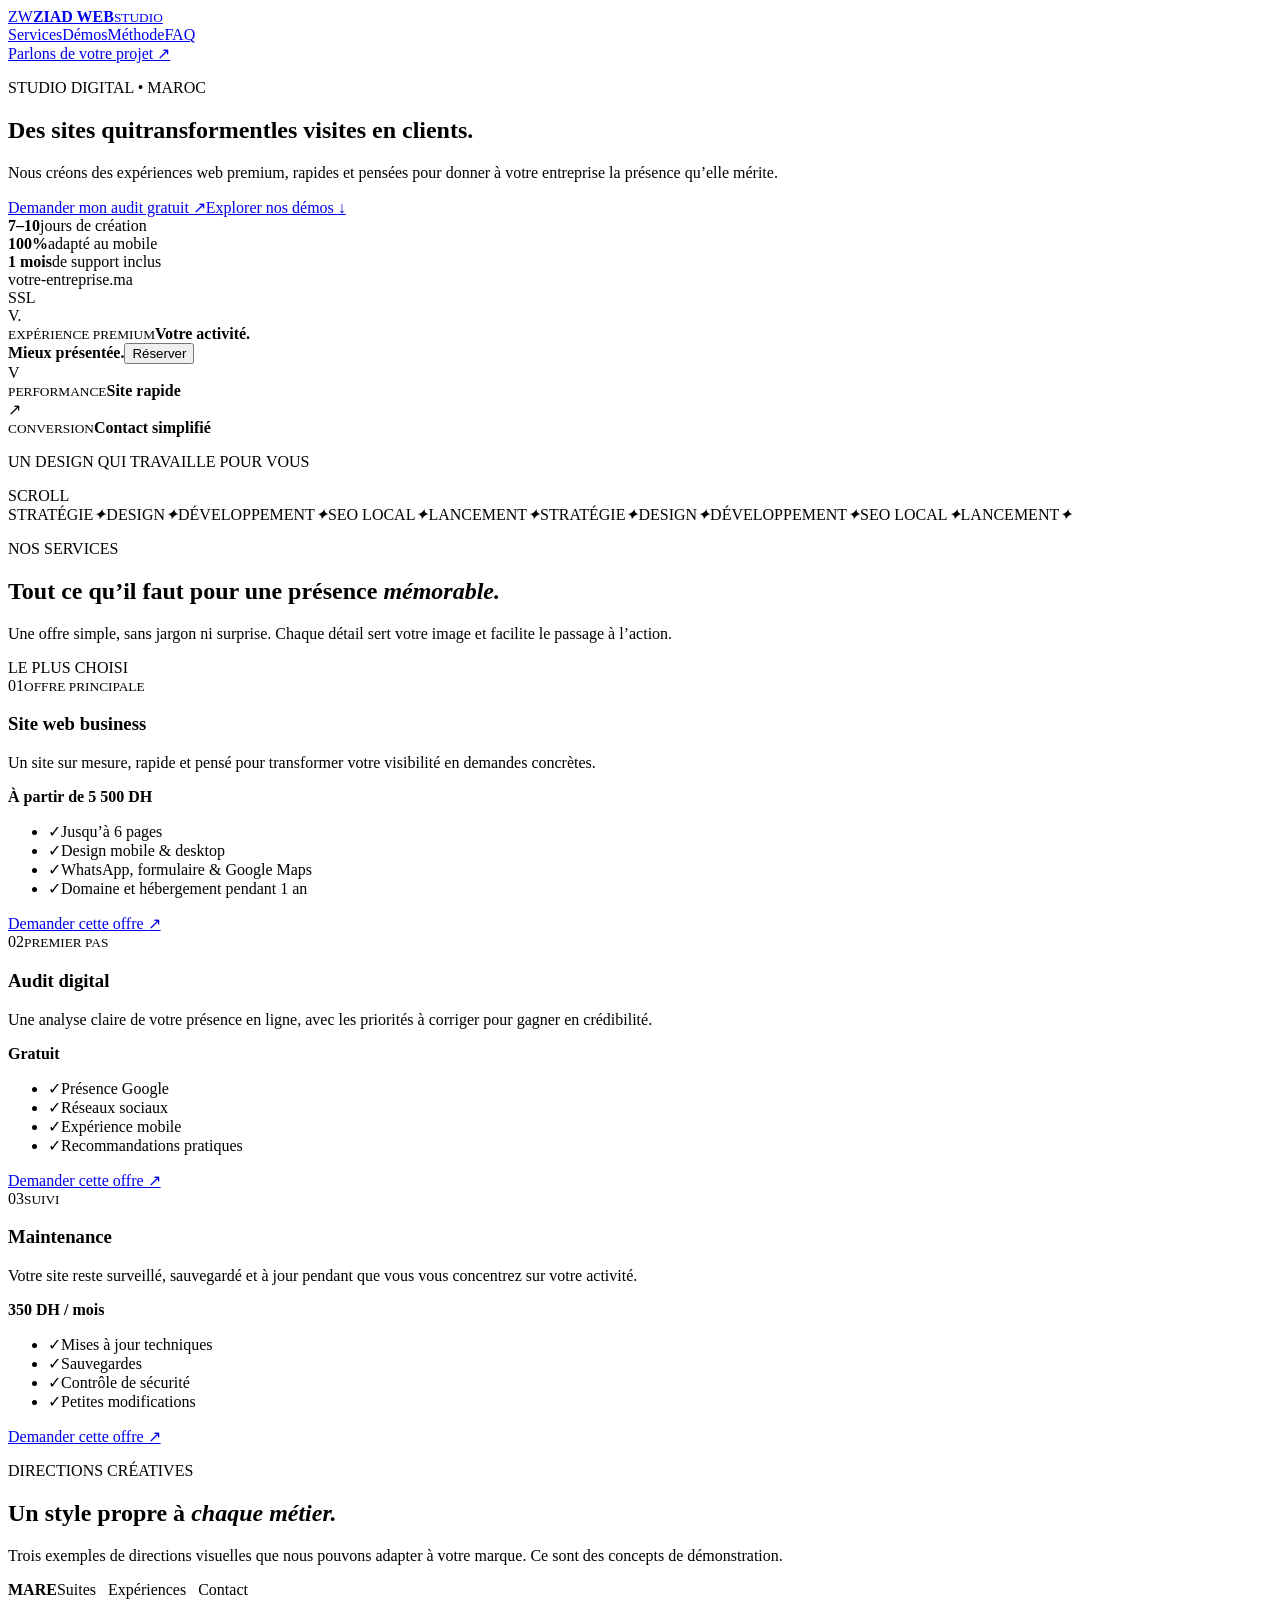
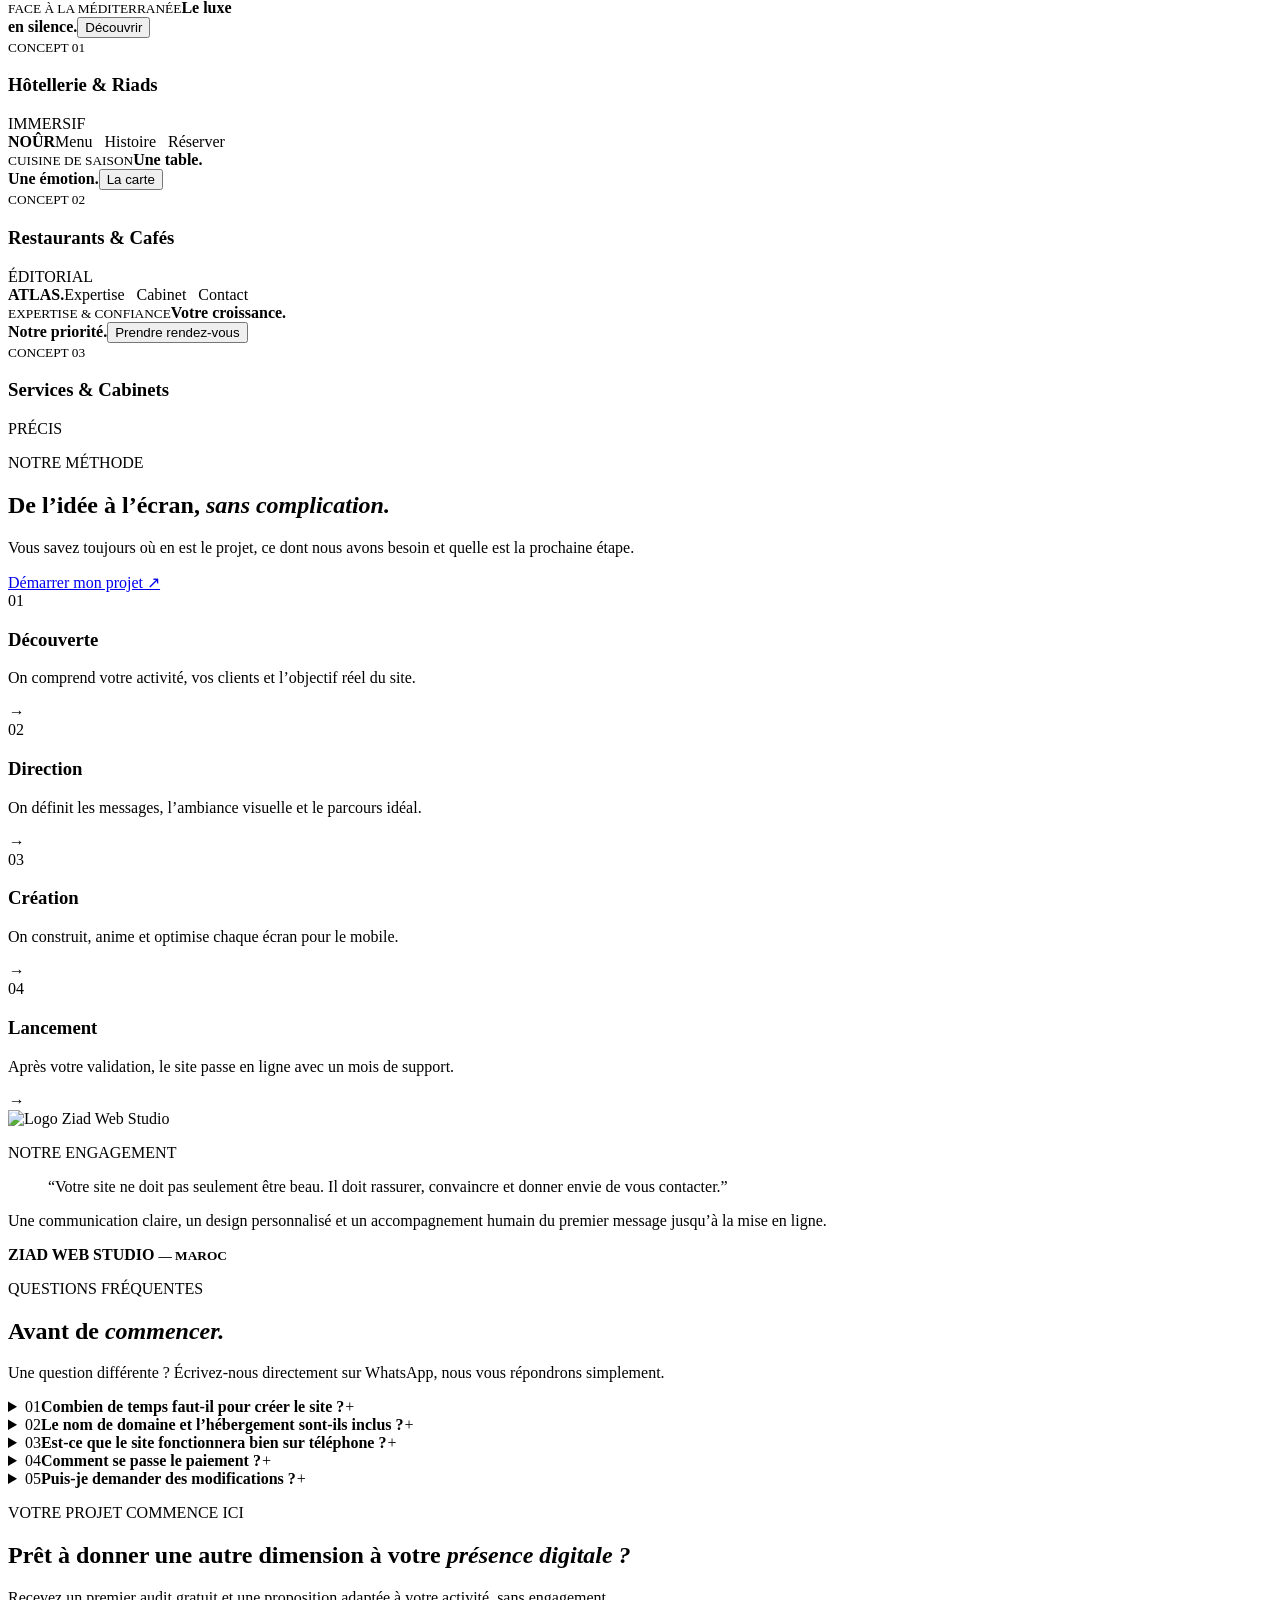
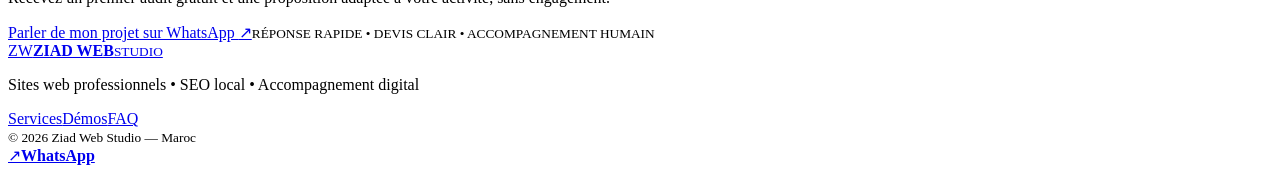
==== index.html @ 5e1972aa "Launch Ziad Web Studio" ====
<!DOCTYPE html><html lang="fr"><head><meta charSet="utf-8"/><meta name="viewport" content="width=device-width, initial-scale=1"/><link rel="preload" href="/ziad-web-studio-logo.png" as="image"/><link rel="stylesheet" href="/_next/static/chunks/0_uun347qam1n.css" data-precedence="next"/><link rel="preload" as="script" fetchPriority="low" href="/_next/static/chunks/15xrurgzs99gv.js"/><script src="/_next/static/chunks/0r8nt2o8muejo.js" async=""></script><script src="/_next/static/chunks/07lhk_q6pmm3r.js" async=""></script><script src="/_next/static/chunks/turbopack-0l2a5lou.xw1r.js" async=""></script><script src="/_next/static/chunks/0dbhjjzl8qfwv.js" async=""></script><title>Ziad Web Studio | Création de sites web au Maroc</title><meta name="description" content="Sites web professionnels, rapides et optimisés pour aider les entreprises marocaines à gagner en visibilité et recevoir plus de demandes."/><meta property="og:title" content="Ziad Web Studio"/><meta property="og:description" content="Des sites qui transforment les visites en clients."/><meta property="og:type" content="website"/><meta name="twitter:card" content="summary"/><meta name="twitter:title" content="Ziad Web Studio"/><meta name="twitter:description" content="Des sites qui transforment les visites en clients."/><link rel="shortcut icon" href="/ziad-web-studio-logo.png"/><link rel="icon" href="/ziad-web-studio-logo.png"/><script src="/_next/static/chunks/03~yq9q893hmn.js" noModule=""></script></head><body><div hidden=""><!--$--><!--/$--></div><main><div class="film-grain" aria-hidden="true"></div><header class="site-header"><a class="brand" href="#top" aria-label="Ziad Web Studio, accueil"><span class="brand-mark">ZW</span><span class="brand-copy"><strong>ZIAD WEB</strong><small>STUDIO</small></span></a><nav class="desktop-nav" aria-label="Navigation principale"><a href="#services">Services</a><a href="#concepts">Démos</a><a href="#process">Méthode</a><a href="#faq">FAQ</a></nav><a class="header-cta" href="https://wa.me/message/FN72XUD3GP5DN1" target="_blank" rel="noreferrer">Parlons de votre projet <span aria-hidden="true" class="arrow">↗</span></a></header><section class="hero" id="top"><div class="hero-orb hero-orb-one" aria-hidden="true"></div><div class="hero-orb hero-orb-two" aria-hidden="true"></div><div class="hero-copy"><p class="eyebrow"><span></span>STUDIO DIGITAL • MAROC</p><h1>Des sites qui<span>transforment</span>les visites en clients.</h1><p class="hero-description">Nous créons des expériences web premium, rapides et pensées pour donner à votre entreprise la présence qu’elle mérite.</p><div class="hero-actions"><a class="button button-primary" href="https://wa.me/message/FN72XUD3GP5DN1" target="_blank" rel="noreferrer">Demander mon audit gratuit <span aria-hidden="true" class="arrow">↗</span></a><a class="text-link" href="#concepts">Explorer nos démos <span aria-hidden="true">↓</span></a></div><div class="hero-trust"><div><strong>7–10</strong><span>jours de création</span></div><div><strong>100%</strong><span>adapté au mobile</span></div><div><strong>1 mois</strong><span>de support inclus</span></div></div></div><div class="hero-stage" aria-label="Aperçu d’un site professionnel"><div class="stage-glow" aria-hidden="true"></div><div class="browser-card"><div class="browser-top"><div class="browser-dots" aria-hidden="true"><span></span><span></span><span></span></div><div class="browser-address">votre-entreprise.ma</div><span class="secure">SSL</span></div><div class="browser-body"><div class="mock-nav"><span class="mock-logo">V.</span><span></span><span></span><span></span><b></b></div><div class="mock-hero"><div class="mock-content"><small>EXPÉRIENCE PREMIUM</small><strong>Votre activité.<br/>Mieux présentée.</strong><i></i><i></i><button type="button" tabindex="-1">Réserver</button></div><div class="mock-visual"><span class="visual-ring ring-one"></span><span class="visual-ring ring-two"></span><span class="visual-core">V</span></div></div></div></div><div class="floating-card floating-card-top"><span class="pulse-dot"></span><div><small>PERFORMANCE</small><strong>Site rapide</strong></div></div><div class="floating-card floating-card-bottom"><span class="message-icon">↗</span><div><small>CONVERSION</small><strong>Contact simplifié</strong></div></div><p class="stage-caption">UN DESIGN QUI TRAVAILLE POUR VOUS</p></div><div class="scroll-cue" aria-hidden="true"><span></span>SCROLL</div></section><section class="ticker" aria-label="Nos expertises"><div class="ticker-track"><span>STRATÉGIE</span><i>✦</i><span>DESIGN</span><i>✦</i><span>DÉVELOPPEMENT</span><i>✦</i><span>SEO LOCAL</span><i>✦</i><span>LANCEMENT</span><i>✦</i><span>STRATÉGIE</span><i>✦</i><span>DESIGN</span><i>✦</i><span>DÉVELOPPEMENT</span><i>✦</i><span>SEO LOCAL</span><i>✦</i><span>LANCEMENT</span><i>✦</i></div></section><section class="section services-section" id="services"><div class="section-heading"><p class="eyebrow"><span></span> NOS SERVICES</p><h2>Tout ce qu’il faut pour une présence <em>mémorable.</em></h2><p>Une offre simple, sans jargon ni surprise. Chaque détail sert votre image et facilite le passage à l’action.</p></div><div class="services-grid"><article class="service-card featured"><span class="popular">LE PLUS CHOISI</span><div class="card-topline"><span>01</span><small>OFFRE PRINCIPALE</small></div><h3>Site web business</h3><p>Un site sur mesure, rapide et pensé pour transformer votre visibilité en demandes concrètes.</p><strong class="service-price">À partir de 5 500 DH</strong><ul><li><span>✓</span>Jusqu’à 6 pages</li><li><span>✓</span>Design mobile &amp; desktop</li><li><span>✓</span>WhatsApp, formulaire &amp; Google Maps</li><li><span>✓</span>Domaine et hébergement pendant 1 an</li></ul><a href="https://wa.me/message/FN72XUD3GP5DN1" target="_blank" rel="noreferrer" aria-label="Demander Site web business">Demander cette offre <span aria-hidden="true" class="arrow">↗</span></a></article><article class="service-card "><div class="card-topline"><span>02</span><small>PREMIER PAS</small></div><h3>Audit digital</h3><p>Une analyse claire de votre présence en ligne, avec les priorités à corriger pour gagner en crédibilité.</p><strong class="service-price">Gratuit</strong><ul><li><span>✓</span>Présence Google</li><li><span>✓</span>Réseaux sociaux</li><li><span>✓</span>Expérience mobile</li><li><span>✓</span>Recommandations pratiques</li></ul><a href="https://wa.me/message/FN72XUD3GP5DN1" target="_blank" rel="noreferrer" aria-label="Demander Audit digital">Demander cette offre <span aria-hidden="true" class="arrow">↗</span></a></article><article class="service-card "><div class="card-topline"><span>03</span><small>SUIVI</small></div><h3>Maintenance</h3><p>Votre site reste surveillé, sauvegardé et à jour pendant que vous vous concentrez sur votre activité.</p><strong class="service-price">350 DH / mois</strong><ul><li><span>✓</span>Mises à jour techniques</li><li><span>✓</span>Sauvegardes</li><li><span>✓</span>Contrôle de sécurité</li><li><span>✓</span>Petites modifications</li></ul><a href="https://wa.me/message/FN72XUD3GP5DN1" target="_blank" rel="noreferrer" aria-label="Demander Maintenance">Demander cette offre <span aria-hidden="true" class="arrow">↗</span></a></article></div></section><section class="section concepts-section" id="concepts"><div class="section-heading horizontal"><div><p class="eyebrow"><span></span> DIRECTIONS CRÉATIVES</p><h2>Un style propre à <em>chaque métier.</em></h2></div><p>Trois exemples de directions visuelles que nous pouvons adapter à votre marque. Ce sont des concepts de démonstration.</p></div><div class="concepts-grid"><article class="concept-card concept-hotel"><div class="concept-browser"><div class="concept-nav"><b>MARE</b><span>Suites   Expériences   Contact</span></div><div class="concept-main"><small>FACE À LA MÉDITERRANÉE</small><strong>Le luxe<br/>en silence.</strong><button type="button" tabindex="-1">Découvrir</button></div><span class="concept-sun"></span><span class="concept-arch"></span></div><div class="concept-meta"><div><small>CONCEPT 01</small><h3>Hôtellerie &amp; Riads</h3></div><span>IMMERSIF</span></div></article><article class="concept-card concept-food"><div class="concept-browser"><div class="concept-nav"><b>NOÛR</b><span>Menu   Histoire   Réserver</span></div><div class="concept-main"><small>CUISINE DE SAISON</small><strong>Une table.<br/>Une émotion.</strong><button type="button" tabindex="-1">La carte</button></div><span class="plate"><i></i><b></b></span></div><div class="concept-meta"><div><small>CONCEPT 02</small><h3>Restaurants &amp; Cafés</h3></div><span>ÉDITORIAL</span></div></article><article class="concept-card concept-service"><div class="concept-browser"><div class="concept-nav"><b>ATLAS.</b><span>Expertise   Cabinet   Contact</span></div><div class="concept-main"><small>EXPERTISE &amp; CONFIANCE</small><strong>Votre croissance.<br/>Notre priorité.</strong><button type="button" tabindex="-1">Prendre rendez-vous</button></div><span class="service-shape shape-a"></span><span class="service-shape shape-b"></span></div><div class="concept-meta"><div><small>CONCEPT 03</small><h3>Services &amp; Cabinets</h3></div><span>PRÉCIS</span></div></article></div></section><section class="section process-section" id="process"><div class="process-intro"><p class="eyebrow"><span></span> NOTRE MÉTHODE</p><h2>De l’idée à l’écran, <em>sans complication.</em></h2><p>Vous savez toujours où en est le projet, ce dont nous avons besoin et quelle est la prochaine étape.</p><a class="button button-outline" href="https://wa.me/message/FN72XUD3GP5DN1" target="_blank" rel="noreferrer">Démarrer mon projet <span aria-hidden="true" class="arrow">↗</span></a></div><div class="process-list"><article><span>01</span><div><h3>Découverte</h3><p>On comprend votre activité, vos clients et l’objectif réel du site.</p></div><i aria-hidden="true">→</i></article><article><span>02</span><div><h3>Direction</h3><p>On définit les messages, l’ambiance visuelle et le parcours idéal.</p></div><i aria-hidden="true">→</i></article><article><span>03</span><div><h3>Création</h3><p>On construit, anime et optimise chaque écran pour le mobile.</p></div><i aria-hidden="true">→</i></article><article><span>04</span><div><h3>Lancement</h3><p>Après votre validation, le site passe en ligne avec un mois de support.</p></div><i aria-hidden="true">→</i></article></div></section><section class="promise-section"><div class="promise-mark"><img src="/ziad-web-studio-logo.png" alt="Logo Ziad Web Studio" width="600" height="600"/></div><div class="promise-copy"><p class="eyebrow"><span></span> NOTRE ENGAGEMENT</p><blockquote>“Votre site ne doit pas seulement être beau. Il doit rassurer, convaincre et donner envie de vous contacter.”</blockquote><p>Une communication claire, un design personnalisé et un accompagnement humain du premier message jusqu’à la mise en ligne.</p><strong>ZIAD WEB STUDIO <small>— MAROC</small></strong></div></section><section class="section faq-section" id="faq"><div class="section-heading horizontal"><div><p class="eyebrow"><span></span> QUESTIONS FRÉQUENTES</p><h2>Avant de <em>commencer.</em></h2></div><p>Une question différente ? Écrivez-nous directement sur WhatsApp, nous vous répondrons simplement.</p></div><div class="faq-list"><details><summary><span>01</span><strong>Combien de temps faut-il pour créer le site ?</strong><i aria-hidden="true">+</i></summary><p>En général, entre 7 et 10 jours après réception des textes, photos et informations nécessaires.</p></details><details><summary><span>02</span><strong>Le nom de domaine et l’hébergement sont-ils inclus ?</strong><i aria-hidden="true">+</i></summary><p>Oui. L’offre principale inclut le nom de domaine, l’hébergement et le certificat SSL pendant la première année.</p></details><details><summary><span>03</span><strong>Est-ce que le site fonctionnera bien sur téléphone ?</strong><i aria-hidden="true">+</i></summary><p>Oui. Chaque page est conçue et vérifiée pour offrir une expérience fluide sur mobile, tablette et ordinateur.</p></details><details><summary><span>04</span><strong>Comment se passe le paiement ?</strong><i aria-hidden="true">+</i></summary><p>Le paiement est divisé en deux : 50 % pour démarrer et 50 % après validation, avant la mise en ligne.</p></details><details><summary><span>05</span><strong>Puis-je demander des modifications ?</strong><i aria-hidden="true">+</i></summary><p>Oui. Les retours sont intégrés pendant la phase de validation. Après le lancement, un mois de support est inclus.</p></details></div></section><section class="final-cta"><div class="cta-orb" aria-hidden="true"></div><p class="eyebrow"><span></span> VOTRE PROJET COMMENCE ICI</p><h2>Prêt à donner une autre dimension à votre <em>présence digitale ?</em></h2><p>Recevez un premier audit gratuit et une proposition adaptée à votre activité, sans engagement.</p><a class="button button-light" href="https://wa.me/message/FN72XUD3GP5DN1" target="_blank" rel="noreferrer">Parler de mon projet sur WhatsApp <span aria-hidden="true" class="arrow">↗</span></a><small>RÉPONSE RAPIDE • DEVIS CLAIR • ACCOMPAGNEMENT HUMAIN</small></section><footer><a class="brand footer-brand" href="#top" aria-label="Retour en haut"><span class="brand-mark">ZW</span><span class="brand-copy"><strong>ZIAD WEB</strong><small>STUDIO</small></span></a><p>Sites web professionnels • SEO local • Accompagnement digital</p><div><a href="#services">Services</a><a href="#concepts">Démos</a><a href="#faq">FAQ</a></div><small>© 2026 Ziad Web Studio — Maroc</small></footer><a class="whatsapp-float" href="https://wa.me/message/FN72XUD3GP5DN1" target="_blank" rel="noreferrer" aria-label="Nous contacter sur WhatsApp"><span aria-hidden="true">↗</span><b>WhatsApp</b></a></main><!--$--><!--/$--><script src="/_next/static/chunks/15xrurgzs99gv.js" id="_R_" async=""></script><script>(self.__next_f=self.__next_f||[]).push([0])</script><script>self.__next_f.push([1,"1:\"$Sreact.fragment\"\n2:I[39756,[\"/_next/static/chunks/0dbhjjzl8qfwv.js\"],\"default\"]\n3:I[37457,[\"/_next/static/chunks/0dbhjjzl8qfwv.js\"],\"default\"]\n15:I[68027,[\"/_next/static/chunks/0dbhjjzl8qfwv.js\"],\"default\",1]\n:HL[\"/_next/static/chunks/0_uun347qam1n.css\",\"style\"]\n"])</script><script>self.__next_f.push([1,"0:{\"P\":null,\"c\":[\"\",\"\"],\"q\":\"\",\"i\":false,\"f\":[[[\"\",{\"children\":[\"__PAGE__\",{}]},\"$undefined\",\"$undefined\",16],[[\"$\",\"$1\",\"c\",{\"children\":[[[\"$\",\"link\",\"0\",{\"rel\":\"stylesheet\",\"href\":\"/_next/static/chunks/0_uun347qam1n.css\",\"precedence\":\"next\",\"crossOrigin\":\"$undefined\",\"nonce\":\"$undefined\"}],[\"$\",\"script\",\"script-0\",{\"src\":\"/_next/static/chunks/0dbhjjzl8qfwv.js\",\"async\":true,\"nonce\":\"$undefined\"}]],[\"$\",\"html\",null,{\"lang\":\"fr\",\"children\":[\"$\",\"body\",null,{\"children\":[\"$\",\"$L2\",null,{\"parallelRouterKey\":\"children\",\"error\":\"$undefined\",\"errorStyles\":\"$undefined\",\"errorScripts\":\"$undefined\",\"template\":[\"$\",\"$L3\",null,{}],\"templateStyles\":\"$undefined\",\"templateScripts\":\"$undefined\",\"notFound\":[[[\"$\",\"title\",null,{\"children\":\"404: This page could not be found.\"}],[\"$\",\"div\",null,{\"style\":{\"fontFamily\":\"system-ui,\\\"Segoe UI\\\",Roboto,Helvetica,Arial,sans-serif,\\\"Apple Color Emoji\\\",\\\"Segoe UI Emoji\\\"\",\"height\":\"100vh\",\"textAlign\":\"center\",\"display\":\"flex\",\"flexDirection\":\"column\",\"alignItems\":\"center\",\"justifyContent\":\"center\"},\"children\":[\"$\",\"div\",null,{\"children\":[[\"$\",\"style\",null,{\"dangerouslySetInnerHTML\":{\"__html\":\"body{color:#000;background:#fff;margin:0}.next-error-h1{border-right:1px solid rgba(0,0,0,.3)}@media (prefers-color-scheme:dark){body{color:#fff;background:#000}.next-error-h1{border-right:1px solid rgba(255,255,255,.3)}}\"}}],[\"$\",\"h1\",null,{\"className\":\"next-error-h1\",\"style\":{\"display\":\"inline-block\",\"margin\":\"0 20px 0 0\",\"padding\":\"0 23px 0 0\",\"fontSize\":24,\"fontWeight\":500,\"verticalAlign\":\"top\",\"lineHeight\":\"49px\"},\"children\":404}],[\"$\",\"div\",null,{\"style\":{\"display\":\"inline-block\"},\"children\":[\"$\",\"h2\",null,{\"style\":{\"fontSize\":14,\"fontWeight\":400,\"lineHeight\":\"49px\",\"margin\":0},\"children\":\"This page could not be found.\"}]}]]}]}]],[]],\"forbidden\":\"$undefined\",\"unauthorized\":\"$undefined\"}]}]}]]}],{\"children\":[[\"$\",\"$1\",\"c\",{\"children\":[[\"$\",\"main\",null,{\"children\":[[\"$\",\"div\",null,{\"className\":\"film-grain\",\"aria-hidden\":\"true\"}],[\"$\",\"header\",null,{\"className\":\"site-header\",\"children\":[[\"$\",\"a\",null,{\"className\":\"brand\",\"href\":\"#top\",\"aria-label\":\"Ziad Web Studio, accueil\",\"children\":[[\"$\",\"span\",null,{\"className\":\"brand-mark\",\"children\":\"ZW\"}],[\"$\",\"span\",null,{\"className\":\"brand-copy\",\"children\":[[\"$\",\"strong\",null,{\"children\":\"ZIAD WEB\"}],[\"$\",\"small\",null,{\"children\":\"STUDIO\"}]]}]]}],[\"$\",\"nav\",null,{\"className\":\"desktop-nav\",\"aria-label\":\"Navigation principale\",\"children\":[[\"$\",\"a\",null,{\"href\":\"#services\",\"children\":\"Services\"}],[\"$\",\"a\",null,{\"href\":\"#concepts\",\"children\":\"Démos\"}],[\"$\",\"a\",null,{\"href\":\"#process\",\"children\":\"Méthode\"}],[\"$\",\"a\",null,{\"href\":\"#faq\",\"children\":\"FAQ\"}]]}],[\"$\",\"a\",null,{\"className\":\"header-cta\",\"href\":\"https://wa.me/message/FN72XUD3GP5DN1\",\"target\":\"_blank\",\"rel\":\"noreferrer\",\"children\":[\"Parlons de votre projet \",[\"$\",\"span\",null,{\"aria-hidden\":\"true\",\"className\":\"arrow\",\"children\":\"↗\"}]]}]]}],[\"$\",\"section\",null,{\"className\":\"hero\",\"id\":\"top\",\"children\":[[\"$\",\"div\",null,{\"className\":\"hero-orb hero-orb-one\",\"aria-hidden\":\"true\"}],[\"$\",\"div\",null,{\"className\":\"hero-orb hero-orb-two\",\"aria-hidden\":\"true\"}],[\"$\",\"div\",null,{\"className\":\"hero-copy\",\"children\":[[\"$\",\"p\",null,{\"className\":\"eyebrow\",\"children\":[[\"$\",\"span\",null,{}],\"STUDIO DIGITAL • MAROC\"]}],[\"$\",\"h1\",null,{\"children\":[\"Des sites qui\",[\"$\",\"span\",null,{\"children\":\"transforment\"}],\"les visites en clients.\"]}],[\"$\",\"p\",null,{\"className\":\"hero-description\",\"children\":\"Nous créons des expériences web premium, rapides et pensées pour donner à votre entreprise la présence qu’elle mérite.\"}],[\"$\",\"div\",null,{\"className\":\"hero-actions\",\"children\":[[\"$\",\"a\",null,{\"className\":\"button button-primary\",\"href\":\"https://wa.me/message/FN72XUD3GP5DN1\",\"target\":\"_blank\",\"rel\":\"noreferrer\",\"children\":[\"Demander mon audit gratuit \",[\"$\",\"span\",null,{\"aria-hidden\":\"true\",\"className\":\"arrow\",\"children\":\"↗\"}]]}],[\"$\",\"a\",null,{\"className\":\"text-link\",\"href\":\"#concepts\",\"children\":[\"Explorer nos démos \",[\"$\",\"span\",null,{\"aria-hidden\":\"true\",\"children\":\"↓\"}]]}]]}],[\"$\",\"div\",null,{\"className\":\"hero-trust\",\"children\":[[\"$\",\"div\",null,{\"children\":[[\"$\",\"strong\",null,{\"children\":\"7–10\"}],[\"$\",\"span\",null,{\"children\":\"jours de création\"}]]}],[\"$\",\"div\",null,{\"children\":[[\"$\",\"strong\",null,{\"children\":\"100%\"}],[\"$\",\"span\",null,{\"children\":\"adapté au mobile\"}]]}],[\"$\",\"div\",null,{\"children\":[[\"$\",\"strong\",null,{\"children\":\"1 mois\"}],[\"$\",\"span\",null,{\"children\":\"de support inclus\"}]]}]]}]]}],[\"$\",\"div\",null,{\"className\":\"hero-stage\",\"aria-label\":\"Aperçu d’un site professionnel\",\"children\":[[\"$\",\"div\",null,{\"className\":\"stage-glow\",\"aria-hidden\":\"true\"}],[\"$\",\"div\",null,{\"className\":\"browser-card\",\"children\":[[\"$\",\"div\",null,{\"className\":\"browser-top\",\"children\":[[\"$\",\"div\",null,{\"className\":\"browser-dots\",\"aria-hidden\":\"true\",\"children\":[[\"$\",\"span\",null,{}],[\"$\",\"span\",null,{}],[\"$\",\"span\",null,{}]]}],[\"$\",\"div\",null,{\"className\":\"browser-address\",\"children\":\"votre-entreprise.ma\"}],\"$L4\"]}],\"$L5\"]}],\"$L6\",\"$L7\",\"$L8\"]}],\"$L9\"]}],\"$La\",\"$Lb\",\"$Lc\",\"$Ld\",\"$Le\",\"$Lf\",\"$L10\",\"$L11\",\"$L12\"]}],null,\"$L13\"]}],{},null,false,null]},null,false,null],\"$L14\",false]],\"m\":\"$undefined\",\"G\":[\"$15\",[\"$L16\"]],\"S\":true,\"h\":null,\"s\":\"$undefined\",\"l\":\"$undefined\",\"p\":\"$undefined\",\"d\":\"$undefined\",\"b\":\"ULNRgQ26FmHu7yK6DYpi5\"}\n"])</script><script>self.__next_f.push([1,"17:I[97367,[\"/_next/static/chunks/0dbhjjzl8qfwv.js\"],\"OutletBoundary\"]\n18:\"$Sreact.suspense\"\n1a:I[97367,[\"/_next/static/chunks/0dbhjjzl8qfwv.js\"],\"ViewportBoundary\"]\n1c:I[97367,[\"/_next/static/chunks/0dbhjjzl8qfwv.js\"],\"MetadataBoundary\"]\n:HL[\"/ziad-web-studio-logo.png\",\"image\"]\n4:[\"$\",\"span\",null,{\"className\":\"secure\",\"children\":\"SSL\"}]\n5:[\"$\",\"div\",null,{\"className\":\"browser-body\",\"children\":[[\"$\",\"div\",null,{\"className\":\"mock-nav\",\"children\":[[\"$\",\"span\",null,{\"className\":\"mock-logo\",\"children\":\"V.\"}],[\"$\",\"span\",null,{}],[\"$\",\"span\",null,{}],[\"$\",\"span\",null,{}],[\"$\",\"b\",null,{}]]}],[\"$\",\"div\",null,{\"className\":\"mock-hero\",\"children\":[[\"$\",\"div\",null,{\"className\":\"mock-content\",\"children\":[[\"$\",\"small\",null,{\"children\":\"EXPÉRIENCE PREMIUM\"}],[\"$\",\"strong\",null,{\"children\":[\"Votre activité.\",[\"$\",\"br\",null,{}],\"Mieux présentée.\"]}],[\"$\",\"i\",null,{}],[\"$\",\"i\",null,{}],[\"$\",\"button\",null,{\"type\":\"button\",\"tabIndex\":-1,\"children\":\"Réserver\"}]]}],[\"$\",\"div\",null,{\"className\":\"mock-visual\",\"children\":[[\"$\",\"span\",null,{\"className\":\"visual-ring ring-one\"}],[\"$\",\"span\",null,{\"className\":\"visual-ring ring-two\"}],[\"$\",\"span\",null,{\"className\":\"visual-core\",\"children\":\"V\"}]]}]]}]]}]\n6:[\"$\",\"div\",null,{\"className\":\"floating-card floating-card-top\",\"children\":[[\"$\",\"span\",null,{\"className\":\"pulse-dot\"}],[\"$\",\"div\",null,{\"children\":[[\"$\",\"small\",null,{\"children\":\"PERFORMANCE\"}],[\"$\",\"strong\",null,{\"children\":\"Site rapide\"}]]}]]}]\n7:[\"$\",\"div\",null,{\"className\":\"floating-card floating-card-bottom\",\"children\":[[\"$\",\"span\",null,{\"className\":\"message-icon\",\"children\":\"↗\"}],[\"$\",\"div\",null,{\"children\":[[\"$\",\"small\",null,{\"children\":\"CONVERSION\"}],[\"$\",\"strong\",null,{\"children\":\"Contact simplifié\"}]]}]]}]\n8:[\"$\",\"p\",null,{\"className\":\"stage-caption\",\"children\":\"UN DESIGN QUI TRAVAILLE POUR VOUS\"}]\n9:[\"$\",\"div\",null,{\"className\":\"scroll-cue\",\"aria-hidden\":\"true\",\"children\":[[\"$\",\"span\",null,{}],\"SCROLL\"]}]\na:[\"$\",\"section\",null,{\"className\":\"ticker\",\"aria-label\":\"Nos expertises\",\"children\":[\"$\",\"div\",null,{\"className\":\"ticker-track\",\"children\":[[\"$\",\"span\",null,{\"children\":\"STRATÉGIE\"}],[\"$\",\"i\",null,{\"children\":\"✦\"}],[\"$\",\"span\",null,{\"children\":\"DESIGN\"}],[\"$\",\"i\",null,{\"children\":\"✦\"}],[\"$\",\"span\",null,{\"children\":\"DÉVELOPPEMENT\"}],[\"$\",\"i\",null,{\"children\":\"✦\"}],[\"$\",\"span\",null,{\"children\":\"SEO LOCAL\"}],[\"$\",\"i\",null,{\"children\":\"✦\"}],[\"$\",\"span\",null,{\"children\":\"LANCEMENT\"}],[\"$\",\"i\",null,{\"children\":\"✦\"}],[\"$\",\"span\",null,{\"children\":\"STRATÉGIE\"}],[\"$\",\"i\",null,{\"children\":\"✦\"}],[\"$\",\"span\",null,{\"children\":\"DESIGN\"}],[\"$\",\"i\",null,{\"children\":\"✦\"}],[\"$\",\"span\",null,{\"children\":\"DÉVELOPPEMENT\"}],[\"$\",\"i\",null,{\"children\":\"✦\"}],[\"$\",\"span\",null,{\"children\":\"SEO LOCAL\"}],[\"$\",\"i\",null,{\"children\":\"✦\"}],[\"$\",\"span\",null,{\"children\":\"LANCEMENT\"}],[\"$\",\"i\",null,{\"children\":\"✦\"}]]}]}]\n"])</script><script>self.__next_f.push([1,"b:[\"$\",\"section\",null,{\"className\":\"section services-section\",\"id\":\"services\",\"children\":[[\"$\",\"div\",null,{\"className\":\"section-heading\",\"children\":[[\"$\",\"p\",null,{\"className\":\"eyebrow\",\"children\":[[\"$\",\"span\",null,{}],\" NOS SERVICES\"]}],[\"$\",\"h2\",null,{\"children\":[\"Tout ce qu’il faut pour une présence \",[\"$\",\"em\",null,{\"children\":\"mémorable.\"}]]}],[\"$\",\"p\",null,{\"children\":\"Une offre simple, sans jargon ni surprise. Chaque détail sert votre image et facilite le passage à l’action.\"}]]}],[\"$\",\"div\",null,{\"className\":\"services-grid\",\"children\":[[\"$\",\"article\",\"01\",{\"className\":\"service-card featured\",\"children\":[[\"$\",\"span\",null,{\"className\":\"popular\",\"children\":\"LE PLUS CHOISI\"}],[\"$\",\"div\",null,{\"className\":\"card-topline\",\"children\":[[\"$\",\"span\",null,{\"children\":\"01\"}],[\"$\",\"small\",null,{\"children\":\"OFFRE PRINCIPALE\"}]]}],[\"$\",\"h3\",null,{\"children\":\"Site web business\"}],[\"$\",\"p\",null,{\"children\":\"Un site sur mesure, rapide et pensé pour transformer votre visibilité en demandes concrètes.\"}],[\"$\",\"strong\",null,{\"className\":\"service-price\",\"children\":\"À partir de 5 500 DH\"}],[\"$\",\"ul\",null,{\"children\":[[\"$\",\"li\",\"Jusqu’à 6 pages\",{\"children\":[[\"$\",\"span\",null,{\"children\":\"✓\"}],\"Jusqu’à 6 pages\"]}],[\"$\",\"li\",\"Design mobile \u0026 desktop\",{\"children\":[[\"$\",\"span\",null,{\"children\":\"✓\"}],\"Design mobile \u0026 desktop\"]}],[\"$\",\"li\",\"WhatsApp, formulaire \u0026 Google Maps\",{\"children\":[[\"$\",\"span\",null,{\"children\":\"✓\"}],\"WhatsApp, formulaire \u0026 Google Maps\"]}],[\"$\",\"li\",\"Domaine et hébergement pendant 1 an\",{\"children\":[[\"$\",\"span\",null,{\"children\":\"✓\"}],\"Domaine et hébergement pendant 1 an\"]}]]}],[\"$\",\"a\",null,{\"href\":\"https://wa.me/message/FN72XUD3GP5DN1\",\"target\":\"_blank\",\"rel\":\"noreferrer\",\"aria-label\":\"Demander Site web business\",\"children\":[\"Demander cette offre \",[\"$\",\"span\",null,{\"aria-hidden\":\"true\",\"className\":\"arrow\",\"children\":\"↗\"}]]}]]}],[\"$\",\"article\",\"02\",{\"className\":\"service-card \",\"children\":[false,[\"$\",\"div\",null,{\"className\":\"card-topline\",\"children\":[[\"$\",\"span\",null,{\"children\":\"02\"}],[\"$\",\"small\",null,{\"children\":\"PREMIER PAS\"}]]}],[\"$\",\"h3\",null,{\"children\":\"Audit digital\"}],[\"$\",\"p\",null,{\"children\":\"Une analyse claire de votre présence en ligne, avec les priorités à corriger pour gagner en crédibilité.\"}],[\"$\",\"strong\",null,{\"className\":\"service-price\",\"children\":\"Gratuit\"}],[\"$\",\"ul\",null,{\"children\":[[\"$\",\"li\",\"Présence Google\",{\"children\":[[\"$\",\"span\",null,{\"children\":\"✓\"}],\"Présence Google\"]}],[\"$\",\"li\",\"Réseaux sociaux\",{\"children\":[[\"$\",\"span\",null,{\"children\":\"✓\"}],\"Réseaux sociaux\"]}],[\"$\",\"li\",\"Expérience mobile\",{\"children\":[[\"$\",\"span\",null,{\"children\":\"✓\"}],\"Expérience mobile\"]}],[\"$\",\"li\",\"Recommandations pratiques\",{\"children\":[[\"$\",\"span\",null,{\"children\":\"✓\"}],\"Recommandations pratiques\"]}]]}],[\"$\",\"a\",null,{\"href\":\"https://wa.me/message/FN72XUD3GP5DN1\",\"target\":\"_blank\",\"rel\":\"noreferrer\",\"aria-label\":\"Demander Audit digital\",\"children\":[\"Demander cette offre \",[\"$\",\"span\",null,{\"aria-hidden\":\"true\",\"className\":\"arrow\",\"children\":\"↗\"}]]}]]}],[\"$\",\"article\",\"03\",{\"className\":\"service-card \",\"children\":[false,[\"$\",\"div\",null,{\"className\":\"card-topline\",\"children\":[[\"$\",\"span\",null,{\"children\":\"03\"}],[\"$\",\"small\",null,{\"children\":\"SUIVI\"}]]}],[\"$\",\"h3\",null,{\"children\":\"Maintenance\"}],[\"$\",\"p\",null,{\"children\":\"Votre site reste surveillé, sauvegardé et à jour pendant que vous vous concentrez sur votre activité.\"}],[\"$\",\"strong\",null,{\"className\":\"service-price\",\"children\":\"350 DH / mois\"}],[\"$\",\"ul\",null,{\"children\":[[\"$\",\"li\",\"Mises à jour techniques\",{\"children\":[[\"$\",\"span\",null,{\"children\":\"✓\"}],\"Mises à jour techniques\"]}],[\"$\",\"li\",\"Sauvegardes\",{\"children\":[[\"$\",\"span\",null,{\"children\":\"✓\"}],\"Sauvegardes\"]}],[\"$\",\"li\",\"Contrôle de sécurité\",{\"children\":[[\"$\",\"span\",null,{\"children\":\"✓\"}],\"Contrôle de sécurité\"]}],[\"$\",\"li\",\"Petites modifications\",{\"children\":[[\"$\",\"span\",null,{\"children\":\"✓\"}],\"Petites modifications\"]}]]}],[\"$\",\"a\",null,{\"href\":\"https://wa.me/message/FN72XUD3GP5DN1\",\"target\":\"_blank\",\"rel\":\"noreferrer\",\"aria-label\":\"Demander Maintenance\",\"children\":[\"Demander cette offre \",[\"$\",\"span\",null,{\"aria-hidden\":\"true\",\"className\":\"arrow\",\"children\":\"↗\"}]]}]]}]]}]]}]\n"])</script><script>self.__next_f.push([1,"c:[\"$\",\"section\",null,{\"className\":\"section concepts-section\",\"id\":\"concepts\",\"children\":[[\"$\",\"div\",null,{\"className\":\"section-heading horizontal\",\"children\":[[\"$\",\"div\",null,{\"children\":[[\"$\",\"p\",null,{\"className\":\"eyebrow\",\"children\":[[\"$\",\"span\",null,{}],\" DIRECTIONS CRÉATIVES\"]}],[\"$\",\"h2\",null,{\"children\":[\"Un style propre à \",[\"$\",\"em\",null,{\"children\":\"chaque métier.\"}]]}]]}],[\"$\",\"p\",null,{\"children\":\"Trois exemples de directions visuelles que nous pouvons adapter à votre marque. Ce sont des concepts de démonstration.\"}]]}],[\"$\",\"div\",null,{\"className\":\"concepts-grid\",\"children\":[[\"$\",\"article\",null,{\"className\":\"concept-card concept-hotel\",\"children\":[[\"$\",\"div\",null,{\"className\":\"concept-browser\",\"children\":[[\"$\",\"div\",null,{\"className\":\"concept-nav\",\"children\":[[\"$\",\"b\",null,{\"children\":\"MARE\"}],[\"$\",\"span\",null,{\"children\":\"Suites   Expériences   Contact\"}]]}],[\"$\",\"div\",null,{\"className\":\"concept-main\",\"children\":[[\"$\",\"small\",null,{\"children\":\"FACE À LA MÉDITERRANÉE\"}],[\"$\",\"strong\",null,{\"children\":[\"Le luxe\",[\"$\",\"br\",null,{}],\"en silence.\"]}],[\"$\",\"button\",null,{\"type\":\"button\",\"tabIndex\":-1,\"children\":\"Découvrir\"}]]}],[\"$\",\"span\",null,{\"className\":\"concept-sun\"}],[\"$\",\"span\",null,{\"className\":\"concept-arch\"}]]}],[\"$\",\"div\",null,{\"className\":\"concept-meta\",\"children\":[[\"$\",\"div\",null,{\"children\":[[\"$\",\"small\",null,{\"children\":\"CONCEPT 01\"}],[\"$\",\"h3\",null,{\"children\":\"Hôtellerie \u0026 Riads\"}]]}],[\"$\",\"span\",null,{\"children\":\"IMMERSIF\"}]]}]]}],[\"$\",\"article\",null,{\"className\":\"concept-card concept-food\",\"children\":[[\"$\",\"div\",null,{\"className\":\"concept-browser\",\"children\":[[\"$\",\"div\",null,{\"className\":\"concept-nav\",\"children\":[[\"$\",\"b\",null,{\"children\":\"NOÛR\"}],[\"$\",\"span\",null,{\"children\":\"Menu   Histoire   Réserver\"}]]}],[\"$\",\"div\",null,{\"className\":\"concept-main\",\"children\":[[\"$\",\"small\",null,{\"children\":\"CUISINE DE SAISON\"}],[\"$\",\"strong\",null,{\"children\":[\"Une table.\",[\"$\",\"br\",null,{}],\"Une émotion.\"]}],[\"$\",\"button\",null,{\"type\":\"button\",\"tabIndex\":-1,\"children\":\"La carte\"}]]}],[\"$\",\"span\",null,{\"className\":\"plate\",\"children\":[[\"$\",\"i\",null,{}],[\"$\",\"b\",null,{}]]}]]}],[\"$\",\"div\",null,{\"className\":\"concept-meta\",\"children\":[[\"$\",\"div\",null,{\"children\":[[\"$\",\"small\",null,{\"children\":\"CONCEPT 02\"}],[\"$\",\"h3\",null,{\"children\":\"Restaurants \u0026 Cafés\"}]]}],[\"$\",\"span\",null,{\"children\":\"ÉDITORIAL\"}]]}]]}],[\"$\",\"article\",null,{\"className\":\"concept-card concept-service\",\"children\":[[\"$\",\"div\",null,{\"className\":\"concept-browser\",\"children\":[[\"$\",\"div\",null,{\"className\":\"concept-nav\",\"children\":[[\"$\",\"b\",null,{\"children\":\"ATLAS.\"}],[\"$\",\"span\",null,{\"children\":\"Expertise   Cabinet   Contact\"}]]}],[\"$\",\"div\",null,{\"className\":\"concept-main\",\"children\":[[\"$\",\"small\",null,{\"children\":\"EXPERTISE \u0026 CONFIANCE\"}],[\"$\",\"strong\",null,{\"children\":[\"Votre croissance.\",[\"$\",\"br\",null,{}],\"Notre priorité.\"]}],[\"$\",\"button\",null,{\"type\":\"button\",\"tabIndex\":-1,\"children\":\"Prendre rendez-vous\"}]]}],[\"$\",\"span\",null,{\"className\":\"service-shape shape-a\"}],[\"$\",\"span\",null,{\"className\":\"service-shape shape-b\"}]]}],[\"$\",\"div\",null,{\"className\":\"concept-meta\",\"children\":[[\"$\",\"div\",null,{\"children\":[[\"$\",\"small\",null,{\"children\":\"CONCEPT 03\"}],[\"$\",\"h3\",null,{\"children\":\"Services \u0026 Cabinets\"}]]}],[\"$\",\"span\",null,{\"children\":\"PRÉCIS\"}]]}]]}]]}]]}]\n"])</script><script>self.__next_f.push([1,"d:[\"$\",\"section\",null,{\"className\":\"section process-section\",\"id\":\"process\",\"children\":[[\"$\",\"div\",null,{\"className\":\"process-intro\",\"children\":[[\"$\",\"p\",null,{\"className\":\"eyebrow\",\"children\":[[\"$\",\"span\",null,{}],\" NOTRE MÉTHODE\"]}],[\"$\",\"h2\",null,{\"children\":[\"De l’idée à l’écran, \",[\"$\",\"em\",null,{\"children\":\"sans complication.\"}]]}],[\"$\",\"p\",null,{\"children\":\"Vous savez toujours où en est le projet, ce dont nous avons besoin et quelle est la prochaine étape.\"}],[\"$\",\"a\",null,{\"className\":\"button button-outline\",\"href\":\"https://wa.me/message/FN72XUD3GP5DN1\",\"target\":\"_blank\",\"rel\":\"noreferrer\",\"children\":[\"Démarrer mon projet \",[\"$\",\"span\",null,{\"aria-hidden\":\"true\",\"className\":\"arrow\",\"children\":\"↗\"}]]}]]}],[\"$\",\"div\",null,{\"className\":\"process-list\",\"children\":[[\"$\",\"article\",\"01\",{\"children\":[[\"$\",\"span\",null,{\"children\":\"01\"}],[\"$\",\"div\",null,{\"children\":[[\"$\",\"h3\",null,{\"children\":\"Découverte\"}],[\"$\",\"p\",null,{\"children\":\"On comprend votre activité, vos clients et l’objectif réel du site.\"}]]}],[\"$\",\"i\",null,{\"aria-hidden\":\"true\",\"children\":\"→\"}]]}],[\"$\",\"article\",\"02\",{\"children\":[[\"$\",\"span\",null,{\"children\":\"02\"}],[\"$\",\"div\",null,{\"children\":[[\"$\",\"h3\",null,{\"children\":\"Direction\"}],[\"$\",\"p\",null,{\"children\":\"On définit les messages, l’ambiance visuelle et le parcours idéal.\"}]]}],[\"$\",\"i\",null,{\"aria-hidden\":\"true\",\"children\":\"→\"}]]}],[\"$\",\"article\",\"03\",{\"children\":[[\"$\",\"span\",null,{\"children\":\"03\"}],[\"$\",\"div\",null,{\"children\":[[\"$\",\"h3\",null,{\"children\":\"Création\"}],[\"$\",\"p\",null,{\"children\":\"On construit, anime et optimise chaque écran pour le mobile.\"}]]}],[\"$\",\"i\",null,{\"aria-hidden\":\"true\",\"children\":\"→\"}]]}],[\"$\",\"article\",\"04\",{\"children\":[[\"$\",\"span\",null,{\"children\":\"04\"}],[\"$\",\"div\",null,{\"children\":[[\"$\",\"h3\",null,{\"children\":\"Lancement\"}],[\"$\",\"p\",null,{\"children\":\"Après votre validation, le site passe en ligne avec un mois de support.\"}]]}],[\"$\",\"i\",null,{\"aria-hidden\":\"true\",\"children\":\"→\"}]]}]]}]]}]\n"])</script><script>self.__next_f.push([1,"e:[\"$\",\"section\",null,{\"className\":\"promise-section\",\"children\":[[\"$\",\"div\",null,{\"className\":\"promise-mark\",\"children\":[\"$\",\"img\",null,{\"src\":\"/ziad-web-studio-logo.png\",\"alt\":\"Logo Ziad Web Studio\",\"width\":\"600\",\"height\":\"600\"}]}],[\"$\",\"div\",null,{\"className\":\"promise-copy\",\"children\":[[\"$\",\"p\",null,{\"className\":\"eyebrow\",\"children\":[[\"$\",\"span\",null,{}],\" NOTRE ENGAGEMENT\"]}],[\"$\",\"blockquote\",null,{\"children\":\"“Votre site ne doit pas seulement être beau. Il doit rassurer, convaincre et donner envie de vous contacter.”\"}],[\"$\",\"p\",null,{\"children\":\"Une communication claire, un design personnalisé et un accompagnement humain du premier message jusqu’à la mise en ligne.\"}],[\"$\",\"strong\",null,{\"children\":[\"ZIAD WEB STUDIO \",[\"$\",\"small\",null,{\"children\":\"— MAROC\"}]]}]]}]]}]\n"])</script><script>self.__next_f.push([1,"f:[\"$\",\"section\",null,{\"className\":\"section faq-section\",\"id\":\"faq\",\"children\":[[\"$\",\"div\",null,{\"className\":\"section-heading horizontal\",\"children\":[[\"$\",\"div\",null,{\"children\":[[\"$\",\"p\",null,{\"className\":\"eyebrow\",\"children\":[[\"$\",\"span\",null,{}],\" QUESTIONS FRÉQUENTES\"]}],[\"$\",\"h2\",null,{\"children\":[\"Avant de \",[\"$\",\"em\",null,{\"children\":\"commencer.\"}]]}]]}],[\"$\",\"p\",null,{\"children\":\"Une question différente ? Écrivez-nous directement sur WhatsApp, nous vous répondrons simplement.\"}]]}],[\"$\",\"div\",null,{\"className\":\"faq-list\",\"children\":[[\"$\",\"details\",\"Combien de temps faut-il pour créer le site ?\",{\"children\":[[\"$\",\"summary\",null,{\"children\":[[\"$\",\"span\",null,{\"children\":\"01\"}],[\"$\",\"strong\",null,{\"children\":\"Combien de temps faut-il pour créer le site ?\"}],[\"$\",\"i\",null,{\"aria-hidden\":\"true\",\"children\":\"+\"}]]}],[\"$\",\"p\",null,{\"children\":\"En général, entre 7 et 10 jours après réception des textes, photos et informations nécessaires.\"}]]}],[\"$\",\"details\",\"Le nom de domaine et l’hébergement sont-ils inclus ?\",{\"children\":[[\"$\",\"summary\",null,{\"children\":[[\"$\",\"span\",null,{\"children\":\"02\"}],[\"$\",\"strong\",null,{\"children\":\"Le nom de domaine et l’hébergement sont-ils inclus ?\"}],[\"$\",\"i\",null,{\"aria-hidden\":\"true\",\"children\":\"+\"}]]}],[\"$\",\"p\",null,{\"children\":\"Oui. L’offre principale inclut le nom de domaine, l’hébergement et le certificat SSL pendant la première année.\"}]]}],[\"$\",\"details\",\"Est-ce que le site fonctionnera bien sur téléphone ?\",{\"children\":[[\"$\",\"summary\",null,{\"children\":[[\"$\",\"span\",null,{\"children\":\"03\"}],[\"$\",\"strong\",null,{\"children\":\"Est-ce que le site fonctionnera bien sur téléphone ?\"}],[\"$\",\"i\",null,{\"aria-hidden\":\"true\",\"children\":\"+\"}]]}],[\"$\",\"p\",null,{\"children\":\"Oui. Chaque page est conçue et vérifiée pour offrir une expérience fluide sur mobile, tablette et ordinateur.\"}]]}],[\"$\",\"details\",\"Comment se passe le paiement ?\",{\"children\":[[\"$\",\"summary\",null,{\"children\":[[\"$\",\"span\",null,{\"children\":\"04\"}],[\"$\",\"strong\",null,{\"children\":\"Comment se passe le paiement ?\"}],[\"$\",\"i\",null,{\"aria-hidden\":\"true\",\"children\":\"+\"}]]}],[\"$\",\"p\",null,{\"children\":\"Le paiement est divisé en deux : 50 % pour démarrer et 50 % après validation, avant la mise en ligne.\"}]]}],[\"$\",\"details\",\"Puis-je demander des modifications ?\",{\"children\":[[\"$\",\"summary\",null,{\"children\":[[\"$\",\"span\",null,{\"children\":\"05\"}],[\"$\",\"strong\",null,{\"children\":\"Puis-je demander des modifications ?\"}],[\"$\",\"i\",null,{\"aria-hidden\":\"true\",\"children\":\"+\"}]]}],[\"$\",\"p\",null,{\"children\":\"Oui. Les retours sont intégrés pendant la phase de validation. Après le lancement, un mois de support est inclus.\"}]]}]]}]]}]\n"])</script><script>self.__next_f.push([1,"10:[\"$\",\"section\",null,{\"className\":\"final-cta\",\"children\":[[\"$\",\"div\",null,{\"className\":\"cta-orb\",\"aria-hidden\":\"true\"}],[\"$\",\"p\",null,{\"className\":\"eyebrow\",\"children\":[[\"$\",\"span\",null,{}],\" VOTRE PROJET COMMENCE ICI\"]}],[\"$\",\"h2\",null,{\"children\":[\"Prêt à donner une autre dimension à votre \",[\"$\",\"em\",null,{\"children\":\"présence digitale ?\"}]]}],[\"$\",\"p\",null,{\"children\":\"Recevez un premier audit gratuit et une proposition adaptée à votre activité, sans engagement.\"}],[\"$\",\"a\",null,{\"className\":\"button button-light\",\"href\":\"https://wa.me/message/FN72XUD3GP5DN1\",\"target\":\"_blank\",\"rel\":\"noreferrer\",\"children\":[\"Parler de mon projet sur WhatsApp \",[\"$\",\"span\",null,{\"aria-hidden\":\"true\",\"className\":\"arrow\",\"children\":\"↗\"}]]}],[\"$\",\"small\",null,{\"children\":\"RÉPONSE RAPIDE • DEVIS CLAIR • ACCOMPAGNEMENT HUMAIN\"}]]}]\n11:[\"$\",\"footer\",null,{\"children\":[[\"$\",\"a\",null,{\"className\":\"brand footer-brand\",\"href\":\"#top\",\"aria-label\":\"Retour en haut\",\"children\":[[\"$\",\"span\",null,{\"className\":\"brand-mark\",\"children\":\"ZW\"}],[\"$\",\"span\",null,{\"className\":\"brand-copy\",\"children\":[[\"$\",\"strong\",null,{\"children\":\"ZIAD WEB\"}],[\"$\",\"small\",null,{\"children\":\"STUDIO\"}]]}]]}],[\"$\",\"p\",null,{\"children\":\"Sites web professionnels • SEO local • Accompagnement digital\"}],[\"$\",\"div\",null,{\"children\":[[\"$\",\"a\",null,{\"href\":\"#services\",\"children\":\"Services\"}],[\"$\",\"a\",null,{\"href\":\"#concepts\",\"children\":\"Démos\"}],[\"$\",\"a\",null,{\"href\":\"#faq\",\"children\":\"FAQ\"}]]}],[\"$\",\"small\",null,{\"children\":\"© 2026 Ziad Web Studio — Maroc\"}]]}]\n12:[\"$\",\"a\",null,{\"className\":\"whatsapp-float\",\"href\":\"https://wa.me/message/FN72XUD3GP5DN1\",\"target\":\"_blank\",\"rel\":\"noreferrer\",\"aria-label\":\"Nous contacter sur WhatsApp\",\"children\":[[\"$\",\"span\",null,{\"aria-hidden\":\"true\",\"children\":\"↗\"}],[\"$\",\"b\",null,{\"children\":\"WhatsApp\"}]]}]\n13:[\"$\",\"$L17\",null,{\"children\":[\"$\",\"$18\",null,{\"name\":\"Next.MetadataOutlet\",\"children\":\"$@19\"}]}]\n14:[\"$\",\"$1\",\"h\",{\"children\":[null,[\"$\",\"$L1a\",null,{\"children\":\"$L1b\"}],[\"$\",\"div\",null,{\"hidden\":true,\"children\":[\"$\",\"$L1c\",null,{\"children\":[\"$\",\"$18\",null,{\"name\":\"Next.Metadata\",\"children\":\"$L1d\"}]}]}],null]}]\n16:[\"$\",\"link\",\"0\",{\"rel\":\"stylesheet\",\"href\":\"/_next/static/chunks/0_uun347qam1n.css\",\"precedence\":\"next\",\"crossOrigin\":\"$undefined\",\"nonce\":\"$undefined\"}]\n"])</script><script>self.__next_f.push([1,"1b:[[\"$\",\"meta\",\"0\",{\"charSet\":\"utf-8\"}],[\"$\",\"meta\",\"1\",{\"name\":\"viewport\",\"content\":\"width=device-width, initial-scale=1\"}]]\n"])</script><script>self.__next_f.push([1,"1e:I[27201,[\"/_next/static/chunks/0dbhjjzl8qfwv.js\"],\"IconMark\"]\n19:null\n1d:[[\"$\",\"title\",\"0\",{\"children\":\"Ziad Web Studio | Création de sites web au Maroc\"}],[\"$\",\"meta\",\"1\",{\"name\":\"description\",\"content\":\"Sites web professionnels, rapides et optimisés pour aider les entreprises marocaines à gagner en visibilité et recevoir plus de demandes.\"}],[\"$\",\"meta\",\"2\",{\"property\":\"og:title\",\"content\":\"Ziad Web Studio\"}],[\"$\",\"meta\",\"3\",{\"property\":\"og:description\",\"content\":\"Des sites qui transforment les visites en clients.\"}],[\"$\",\"meta\",\"4\",{\"property\":\"og:type\",\"content\":\"website\"}],[\"$\",\"meta\",\"5\",{\"name\":\"twitter:card\",\"content\":\"summary\"}],[\"$\",\"meta\",\"6\",{\"name\":\"twitter:title\",\"content\":\"Ziad Web Studio\"}],[\"$\",\"meta\",\"7\",{\"name\":\"twitter:description\",\"content\":\"Des sites qui transforment les visites en clients.\"}],[\"$\",\"link\",\"8\",{\"rel\":\"shortcut icon\",\"href\":\"/ziad-web-studio-logo.png\"}],[\"$\",\"link\",\"9\",{\"rel\":\"icon\",\"href\":\"/ziad-web-studio-logo.png\"}],[\"$\",\"$L1e\",\"10\",{}]]\n"])</script></body></html>
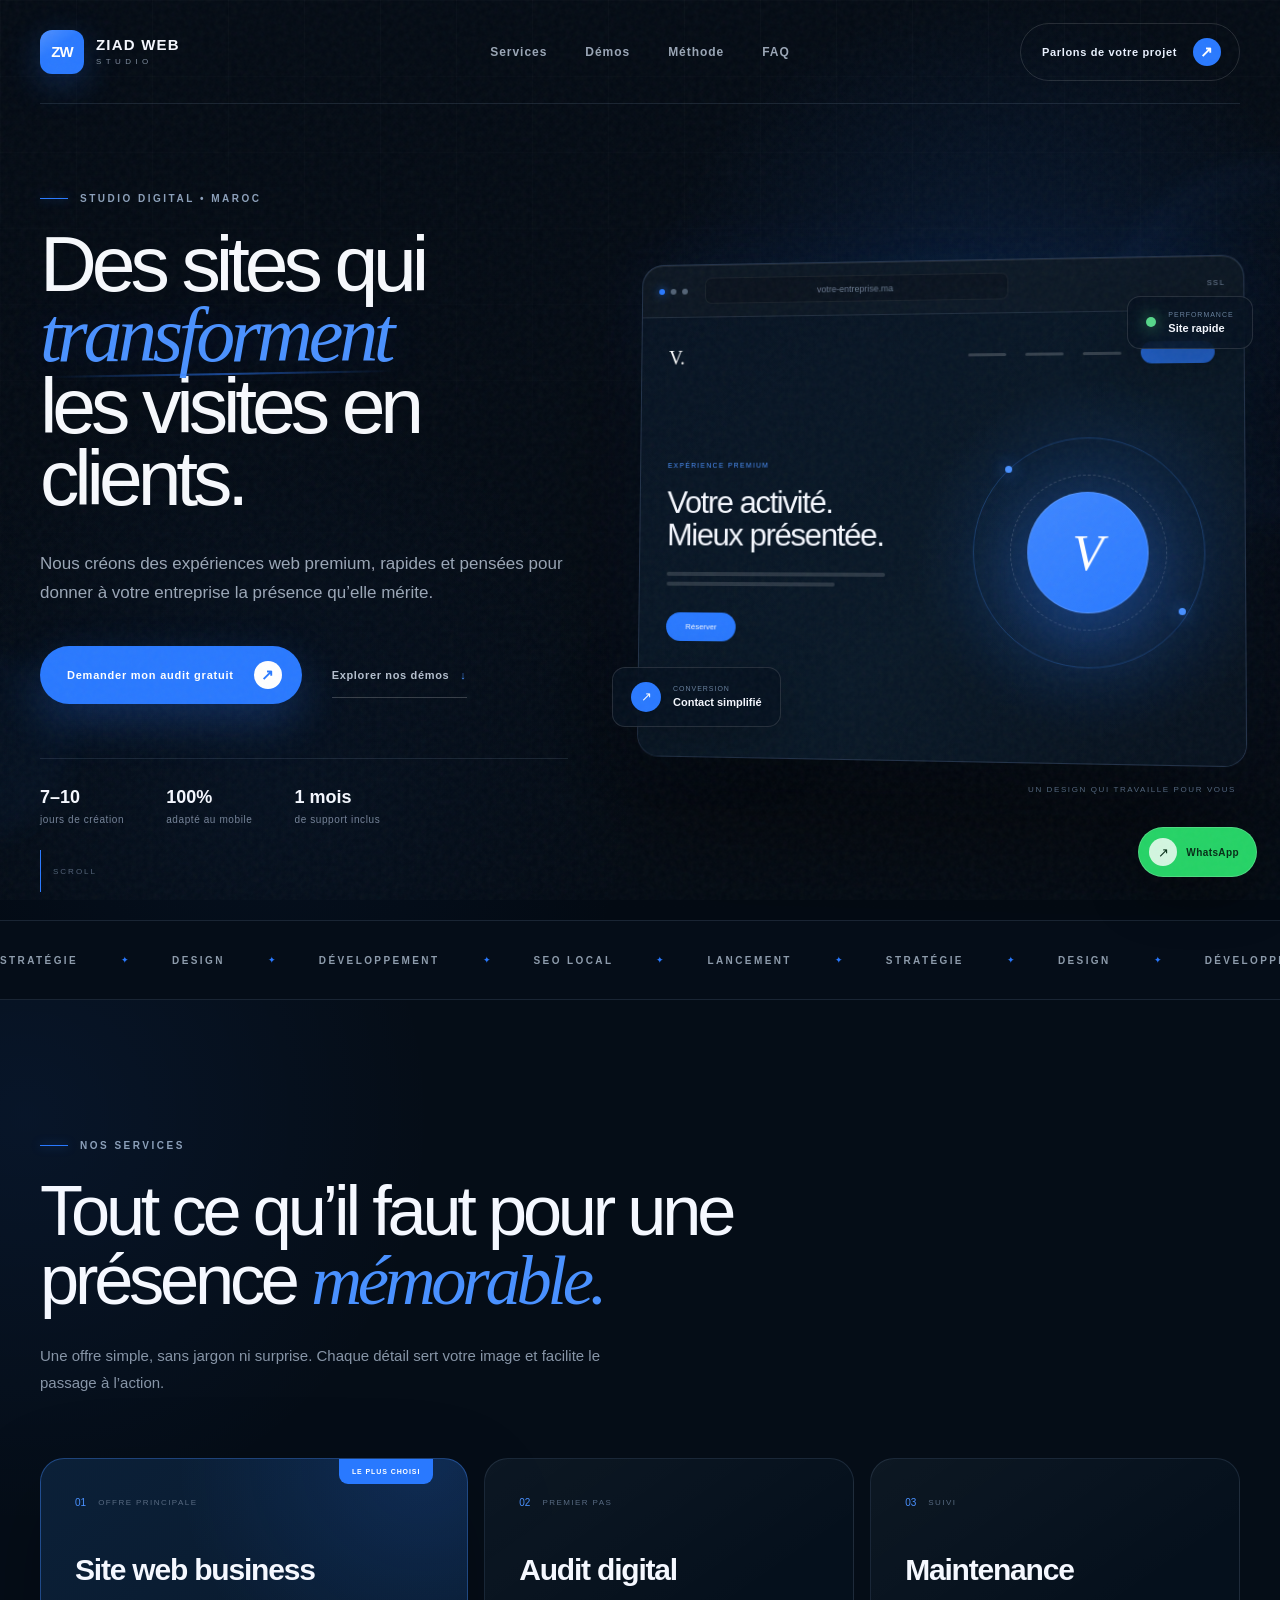
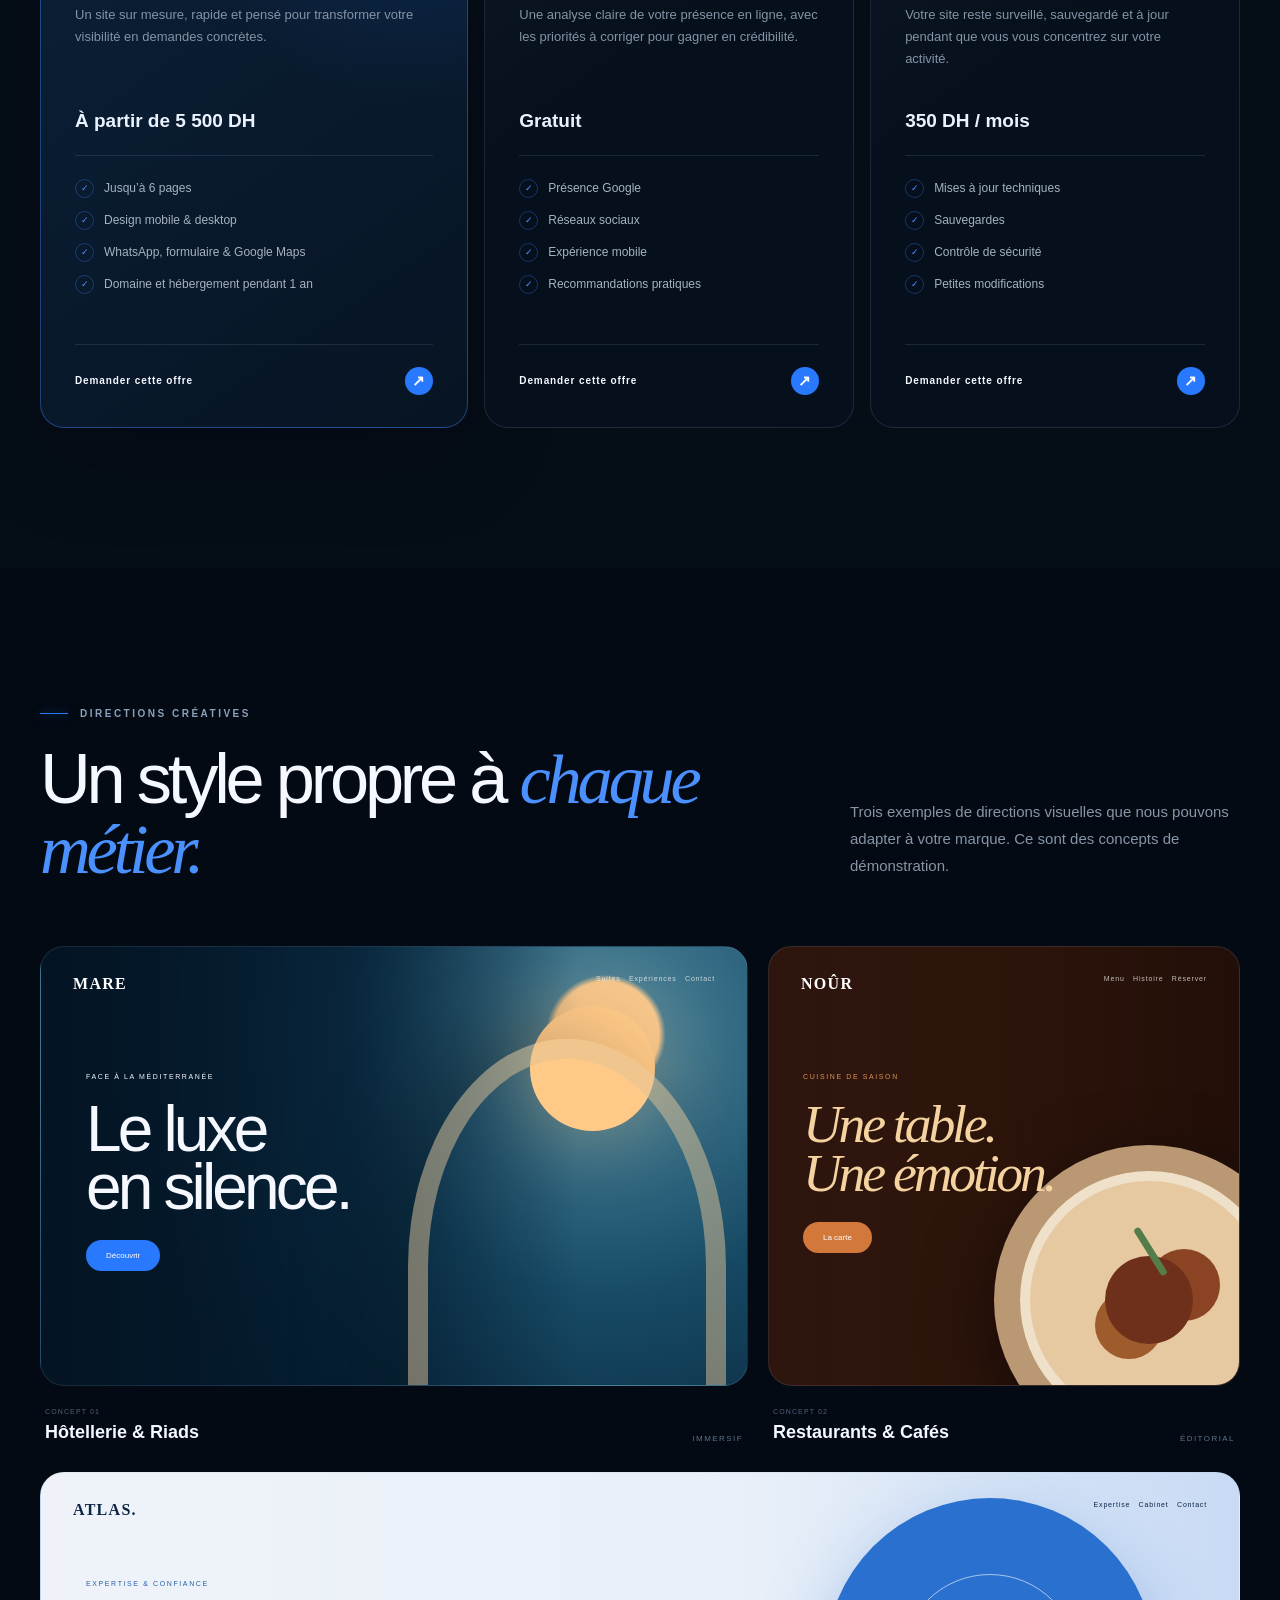
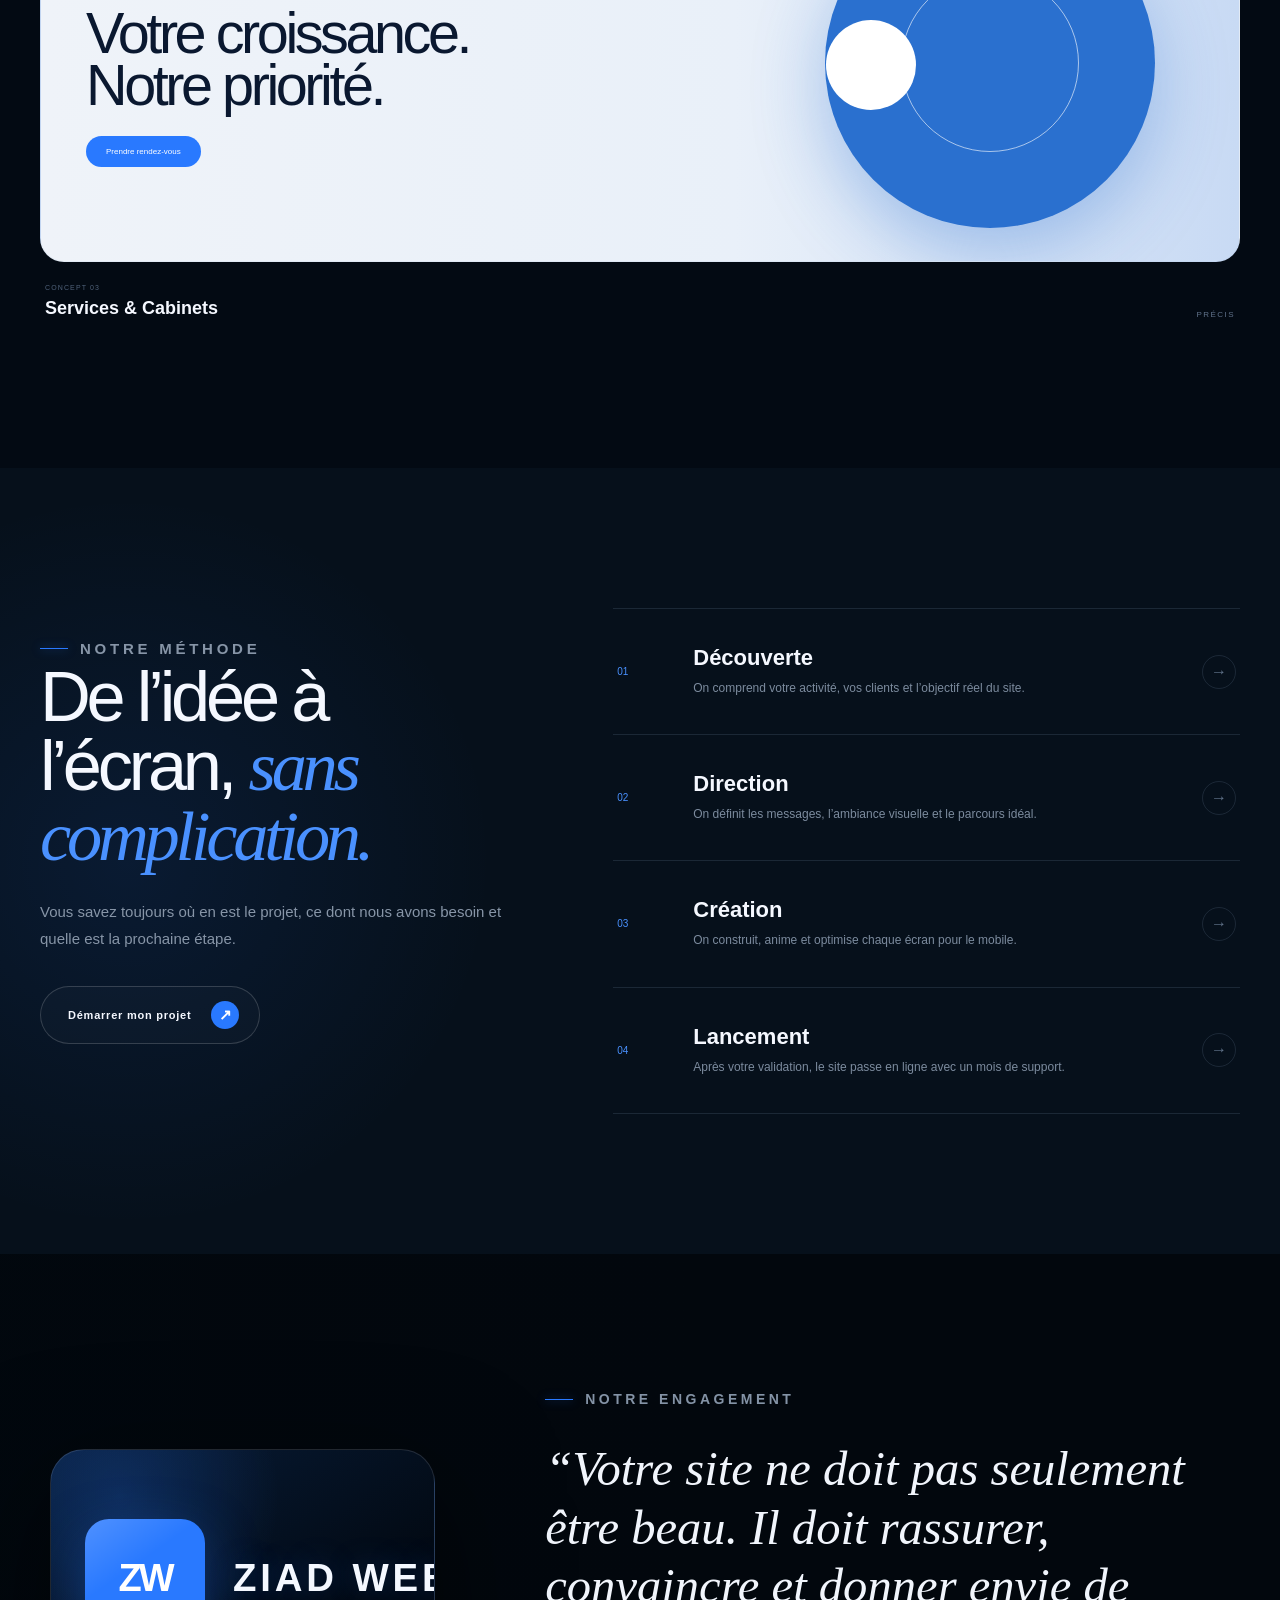
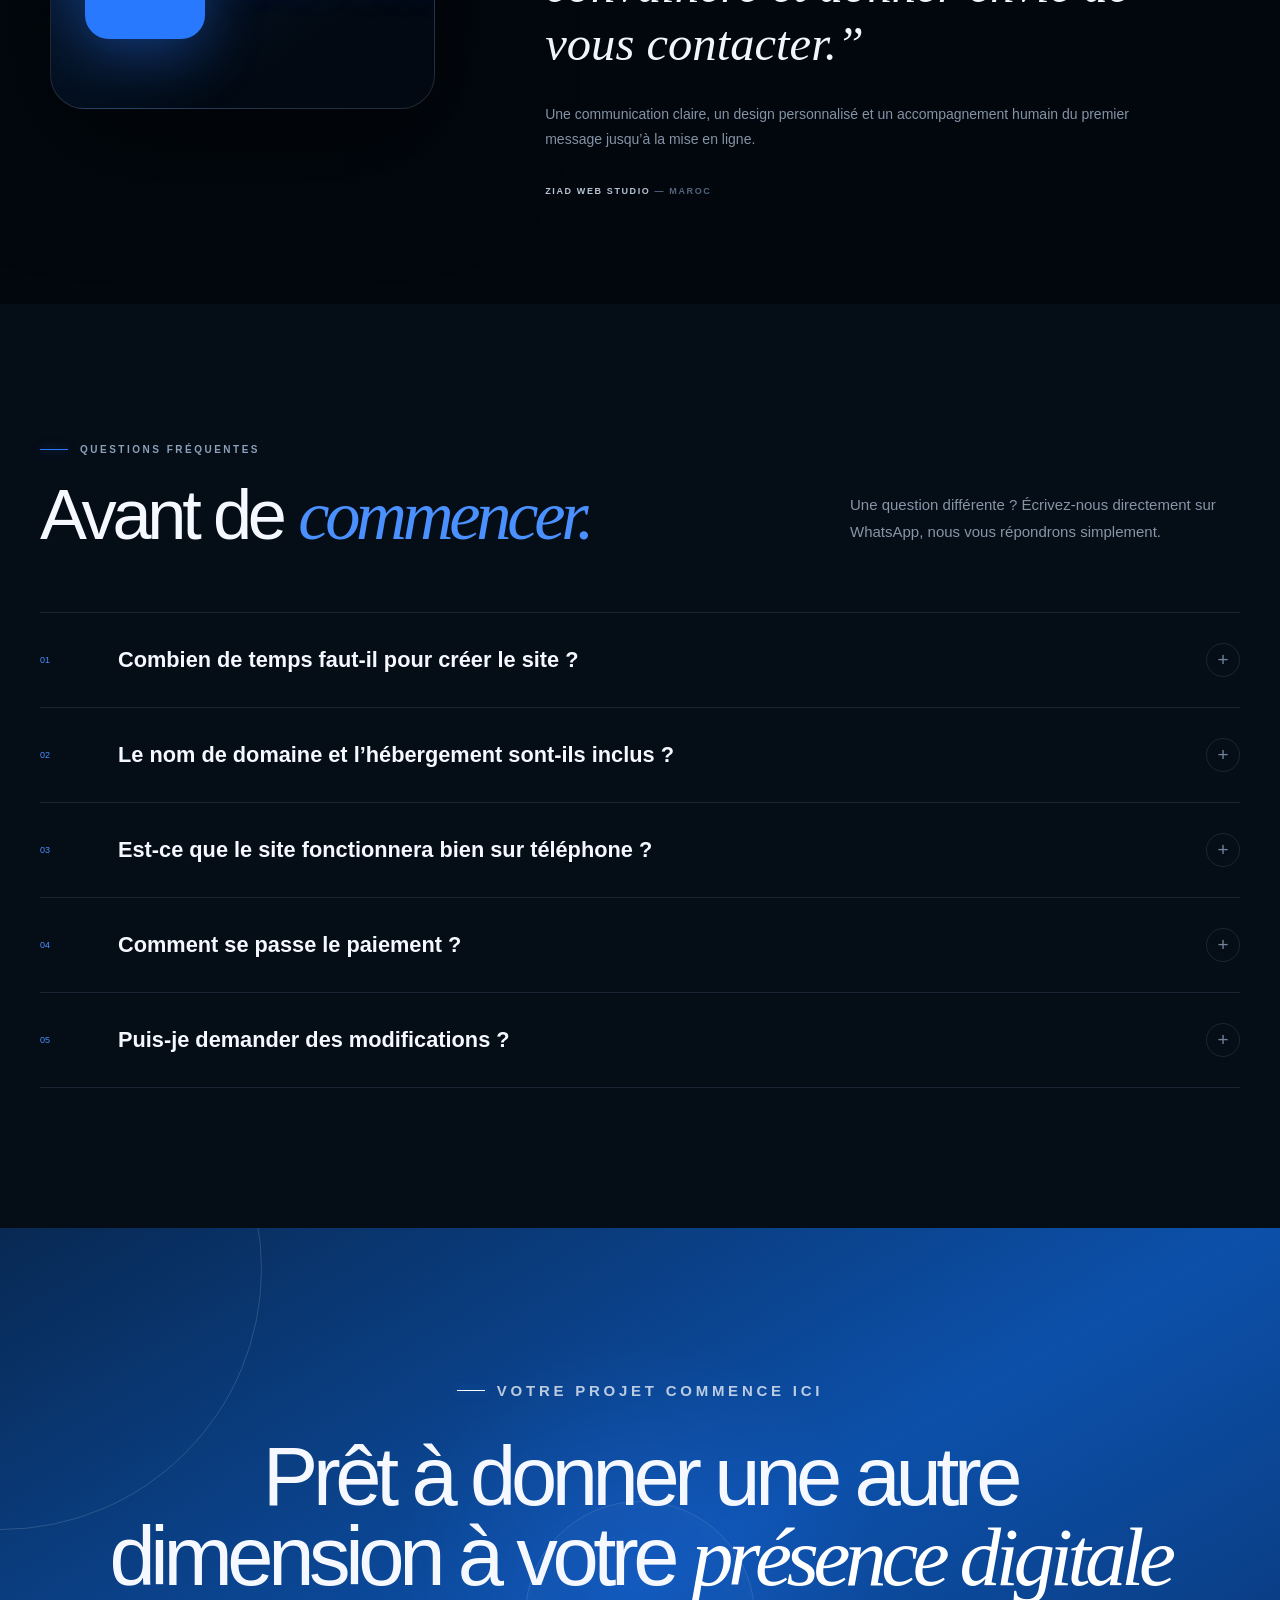
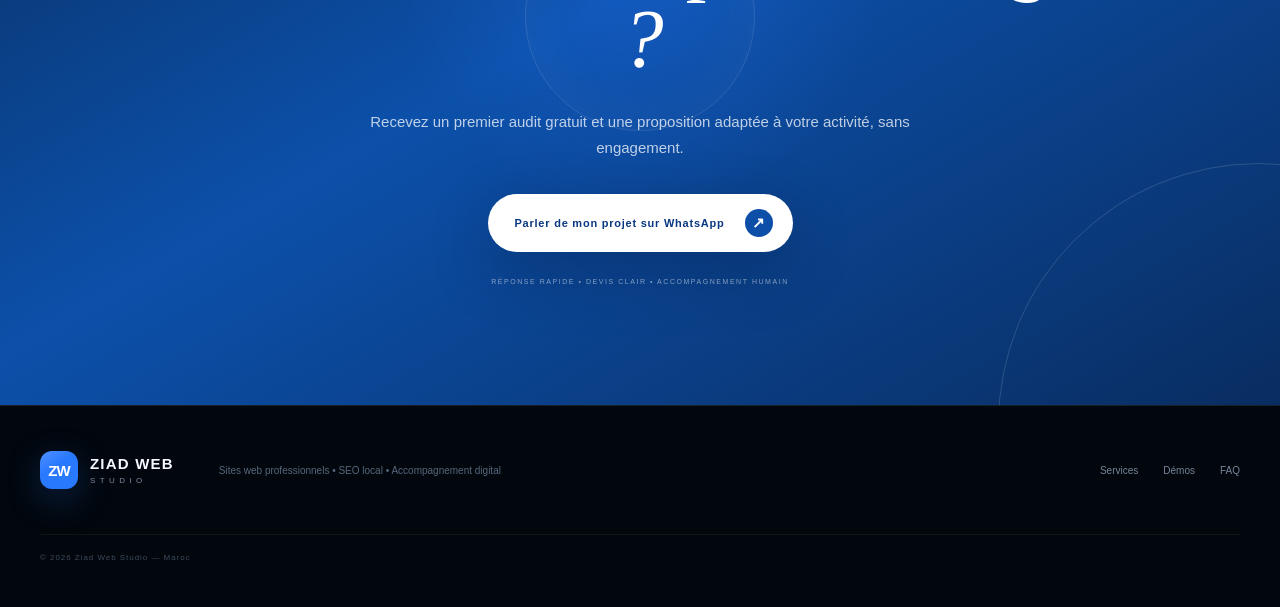
==== commit 29581229: "Refresh landing page styles for corrected logo" ====
--- a/index.html
+++ b/index.html
@@ -1 +1 @@
-<!DOCTYPE html><html lang="fr"><head><meta charSet="utf-8"/><meta name="viewport" content="width=device-width, initial-scale=1"/><link rel="preload" href="/ziad-web-studio-logo.png" as="image"/><link rel="stylesheet" href="/_next/static/chunks/0_uun347qam1n.css" data-precedence="next"/><link rel="preload" as="script" fetchPriority="low" href="/_next/static/chunks/15xrurgzs99gv.js"/><script src="/_next/static/chunks/0r8nt2o8muejo.js" async=""></script><script src="/_next/static/chunks/07lhk_q6pmm3r.js" async=""></script><script src="/_next/static/chunks/turbopack-0l2a5lou.xw1r.js" async=""></script><script src="/_next/static/chunks/0dbhjjzl8qfwv.js" async=""></script><title>Ziad Web Studio | Création de sites web au Maroc</title><meta name="description" content="Sites web professionnels, rapides et optimisés pour aider les entreprises marocaines à gagner en visibilité et recevoir plus de demandes."/><meta property="og:title" content="Ziad Web Studio"/><meta property="og:description" content="Des sites qui transforment les visites en clients."/><meta property="og:type" content="website"/><meta name="twitter:card" content="summary"/><meta name="twitter:title" content="Ziad Web Studio"/><meta name="twitter:description" content="Des sites qui transforment les visites en clients."/><link rel="shortcut icon" href="/ziad-web-studio-logo.png"/><link rel="icon" href="/ziad-web-studio-logo.png"/><script src="/_next/static/chunks/03~yq9q893hmn.js" noModule=""></script></head><body><div hidden=""><!--$--><!--/$--></div><main><div class="film-grain" aria-hidden="true"></div><header class="site-header"><a class="brand" href="#top" aria-label="Ziad Web Studio, accueil"><span class="brand-mark">ZW</span><span class="brand-copy"><strong>ZIAD WEB</strong><small>STUDIO</small></span></a><nav class="desktop-nav" aria-label="Navigation principale"><a href="#services">Services</a><a href="#concepts">Démos</a><a href="#process">Méthode</a><a href="#faq">FAQ</a></nav><a class="header-cta" href="https://wa.me/message/FN72XUD3GP5DN1" target="_blank" rel="noreferrer">Parlons de votre projet <span aria-hidden="true" class="arrow">↗</span></a></header><section class="hero" id="top"><div class="hero-orb hero-orb-one" aria-hidden="true"></div><div class="hero-orb hero-orb-two" aria-hidden="true"></div><div class="hero-copy"><p class="eyebrow"><span></span>STUDIO DIGITAL • MAROC</p><h1>Des sites qui<span>transforment</span>les visites en clients.</h1><p class="hero-description">Nous créons des expériences web premium, rapides et pensées pour donner à votre entreprise la présence qu’elle mérite.</p><div class="hero-actions"><a class="button button-primary" href="https://wa.me/message/FN72XUD3GP5DN1" target="_blank" rel="noreferrer">Demander mon audit gratuit <span aria-hidden="true" class="arrow">↗</span></a><a class="text-link" href="#concepts">Explorer nos démos <span aria-hidden="true">↓</span></a></div><div class="hero-trust"><div><strong>7–10</strong><span>jours de création</span></div><div><strong>100%</strong><span>adapté au mobile</span></div><div><strong>1 mois</strong><span>de support inclus</span></div></div></div><div class="hero-stage" aria-label="Aperçu d’un site professionnel"><div class="stage-glow" aria-hidden="true"></div><div class="browser-card"><div class="browser-top"><div class="browser-dots" aria-hidden="true"><span></span><span></span><span></span></div><div class="browser-address">votre-entreprise.ma</div><span class="secure">SSL</span></div><div class="browser-body"><div class="mock-nav"><span class="mock-logo">V.</span><span></span><span></span><span></span><b></b></div><div class="mock-hero"><div class="mock-content"><small>EXPÉRIENCE PREMIUM</small><strong>Votre activité.<br/>Mieux présentée.</strong><i></i><i></i><button type="button" tabindex="-1">Réserver</button></div><div class="mock-visual"><span class="visual-ring ring-one"></span><span class="visual-ring ring-two"></span><span class="visual-core">V</span></div></div></div></div><div class="floating-card floating-card-top"><span class="pulse-dot"></span><div><small>PERFORMANCE</small><strong>Site rapide</strong></div></div><div class="floating-card floating-card-bottom"><span class="message-icon">↗</span><div><small>CONVERSION</small><strong>Contact simplifié</strong></div></div><p class="stage-caption">UN DESIGN QUI TRAVAILLE POUR VOUS</p></div><div class="scroll-cue" aria-hidden="true"><span></span>SCROLL</div></section><section class="ticker" aria-label="Nos expertises"><div class="ticker-track"><span>STRATÉGIE</span><i>✦</i><span>DESIGN</span><i>✦</i><span>DÉVELOPPEMENT</span><i>✦</i><span>SEO LOCAL</span><i>✦</i><span>LANCEMENT</span><i>✦</i><span>STRATÉGIE</span><i>✦</i><span>DESIGN</span><i>✦</i><span>DÉVELOPPEMENT</span><i>✦</i><span>SEO LOCAL</span><i>✦</i><span>LANCEMENT</span><i>✦</i></div></section><section class="section services-section" id="services"><div class="section-heading"><p class="eyebrow"><span></span> NOS SERVICES</p><h2>Tout ce qu’il faut pour une présence <em>mémorable.</em></h2><p>Une offre simple, sans jargon ni surprise. Chaque détail sert votre image et facilite le passage à l’action.</p></div><div class="services-grid"><article class="service-card featured"><span class="popular">LE PLUS CHOISI</span><div class="card-topline"><span>01</span><small>OFFRE PRINCIPALE</small></div><h3>Site web business</h3><p>Un site sur mesure, rapide et pensé pour transformer votre visibilité en demandes concrètes.</p><strong class="service-price">À partir de 5 500 DH</strong><ul><li><span>✓</span>Jusqu’à 6 pages</li><li><span>✓</span>Design mobile &amp; desktop</li><li><span>✓</span>WhatsApp, formulaire &amp; Google Maps</li><li><span>✓</span>Domaine et hébergement pendant 1 an</li></ul><a href="https://wa.me/message/FN72XUD3GP5DN1" target="_blank" rel="noreferrer" aria-label="Demander Site web business">Demander cette offre <span aria-hidden="true" class="arrow">↗</span></a></article><article class="service-card "><div class="card-topline"><span>02</span><small>PREMIER PAS</small></div><h3>Audit digital</h3><p>Une analyse claire de votre présence en ligne, avec les priorités à corriger pour gagner en crédibilité.</p><strong class="service-price">Gratuit</strong><ul><li><span>✓</span>Présence Google</li><li><span>✓</span>Réseaux sociaux</li><li><span>✓</span>Expérience mobile</li><li><span>✓</span>Recommandations pratiques</li></ul><a href="https://wa.me/message/FN72XUD3GP5DN1" target="_blank" rel="noreferrer" aria-label="Demander Audit digital">Demander cette offre <span aria-hidden="true" class="arrow">↗</span></a></article><article class="service-card "><div class="card-topline"><span>03</span><small>SUIVI</small></div><h3>Maintenance</h3><p>Votre site reste surveillé, sauvegardé et à jour pendant que vous vous concentrez sur votre activité.</p><strong class="service-price">350 DH / mois</strong><ul><li><span>✓</span>Mises à jour techniques</li><li><span>✓</span>Sauvegardes</li><li><span>✓</span>Contrôle de sécurité</li><li><span>✓</span>Petites modifications</li></ul><a href="https://wa.me/message/FN72XUD3GP5DN1" target="_blank" rel="noreferrer" aria-label="Demander Maintenance">Demander cette offre <span aria-hidden="true" class="arrow">↗</span></a></article></div></section><section class="section concepts-section" id="concepts"><div class="section-heading horizontal"><div><p class="eyebrow"><span></span> DIRECTIONS CRÉATIVES</p><h2>Un style propre à <em>chaque métier.</em></h2></div><p>Trois exemples de directions visuelles que nous pouvons adapter à votre marque. Ce sont des concepts de démonstration.</p></div><div class="concepts-grid"><article class="concept-card concept-hotel"><div class="concept-browser"><div class="concept-nav"><b>MARE</b><span>Suites   Expériences   Contact</span></div><div class="concept-main"><small>FACE À LA MÉDITERRANÉE</small><strong>Le luxe<br/>en silence.</strong><button type="button" tabindex="-1">Découvrir</button></div><span class="concept-sun"></span><span class="concept-arch"></span></div><div class="concept-meta"><div><small>CONCEPT 01</small><h3>Hôtellerie &amp; Riads</h3></div><span>IMMERSIF</span></div></article><article class="concept-card concept-food"><div class="concept-browser"><div class="concept-nav"><b>NOÛR</b><span>Menu   Histoire   Réserver</span></div><div class="concept-main"><small>CUISINE DE SAISON</small><strong>Une table.<br/>Une émotion.</strong><button type="button" tabindex="-1">La carte</button></div><span class="plate"><i></i><b></b></span></div><div class="concept-meta"><div><small>CONCEPT 02</small><h3>Restaurants &amp; Cafés</h3></div><span>ÉDITORIAL</span></div></article><article class="concept-card concept-service"><div class="concept-browser"><div class="concept-nav"><b>ATLAS.</b><span>Expertise   Cabinet   Contact</span></div><div class="concept-main"><small>EXPERTISE &amp; CONFIANCE</small><strong>Votre croissance.<br/>Notre priorité.</strong><button type="button" tabindex="-1">Prendre rendez-vous</button></div><span class="service-shape shape-a"></span><span class="service-shape shape-b"></span></div><div class="concept-meta"><div><small>CONCEPT 03</small><h3>Services &amp; Cabinets</h3></div><span>PRÉCIS</span></div></article></div></section><section class="section process-section" id="process"><div class="process-intro"><p class="eyebrow"><span></span> NOTRE MÉTHODE</p><h2>De l’idée à l’écran, <em>sans complication.</em></h2><p>Vous savez toujours où en est le projet, ce dont nous avons besoin et quelle est la prochaine étape.</p><a class="button button-outline" href="https://wa.me/message/FN72XUD3GP5DN1" target="_blank" rel="noreferrer">Démarrer mon projet <span aria-hidden="true" class="arrow">↗</span></a></div><div class="process-list"><article><span>01</span><div><h3>Découverte</h3><p>On comprend votre activité, vos clients et l’objectif réel du site.</p></div><i aria-hidden="true">→</i></article><article><span>02</span><div><h3>Direction</h3><p>On définit les messages, l’ambiance visuelle et le parcours idéal.</p></div><i aria-hidden="true">→</i></article><article><span>03</span><div><h3>Création</h3><p>On construit, anime et optimise chaque écran pour le mobile.</p></div><i aria-hidden="true">→</i></article><article><span>04</span><div><h3>Lancement</h3><p>Après votre validation, le site passe en ligne avec un mois de support.</p></div><i aria-hidden="true">→</i></article></div></section><section class="promise-section"><div class="promise-mark"><img src="/ziad-web-studio-logo.png" alt="Logo Ziad Web Studio" width="600" height="600"/></div><div class="promise-copy"><p class="eyebrow"><span></span> NOTRE ENGAGEMENT</p><blockquote>“Votre site ne doit pas seulement être beau. Il doit rassurer, convaincre et donner envie de vous contacter.”</blockquote><p>Une communication claire, un design personnalisé et un accompagnement humain du premier message jusqu’à la mise en ligne.</p><strong>ZIAD WEB STUDIO <small>— MAROC</small></strong></div></section><section class="section faq-section" id="faq"><div class="section-heading horizontal"><div><p class="eyebrow"><span></span> QUESTIONS FRÉQUENTES</p><h2>Avant de <em>commencer.</em></h2></div><p>Une question différente ? Écrivez-nous directement sur WhatsApp, nous vous répondrons simplement.</p></div><div class="faq-list"><details><summary><span>01</span><strong>Combien de temps faut-il pour créer le site ?</strong><i aria-hidden="true">+</i></summary><p>En général, entre 7 et 10 jours après réception des textes, photos et informations nécessaires.</p></details><details><summary><span>02</span><strong>Le nom de domaine et l’hébergement sont-ils inclus ?</strong><i aria-hidden="true">+</i></summary><p>Oui. L’offre principale inclut le nom de domaine, l’hébergement et le certificat SSL pendant la première année.</p></details><details><summary><span>03</span><strong>Est-ce que le site fonctionnera bien sur téléphone ?</strong><i aria-hidden="true">+</i></summary><p>Oui. Chaque page est conçue et vérifiée pour offrir une expérience fluide sur mobile, tablette et ordinateur.</p></details><details><summary><span>04</span><strong>Comment se passe le paiement ?</strong><i aria-hidden="true">+</i></summary><p>Le paiement est divisé en deux : 50 % pour démarrer et 50 % après validation, avant la mise en ligne.</p></details><details><summary><span>05</span><strong>Puis-je demander des modifications ?</strong><i aria-hidden="true">+</i></summary><p>Oui. Les retours sont intégrés pendant la phase de validation. Après le lancement, un mois de support est inclus.</p></details></div></section><section class="final-cta"><div class="cta-orb" aria-hidden="true"></div><p class="eyebrow"><span></span> VOTRE PROJET COMMENCE ICI</p><h2>Prêt à donner une autre dimension à votre <em>présence digitale ?</em></h2><p>Recevez un premier audit gratuit et une proposition adaptée à votre activité, sans engagement.</p><a class="button button-light" href="https://wa.me/message/FN72XUD3GP5DN1" target="_blank" rel="noreferrer">Parler de mon projet sur WhatsApp <span aria-hidden="true" class="arrow">↗</span></a><small>RÉPONSE RAPIDE • DEVIS CLAIR • ACCOMPAGNEMENT HUMAIN</small></section><footer><a class="brand footer-brand" href="#top" aria-label="Retour en haut"><span class="brand-mark">ZW</span><span class="brand-copy"><strong>ZIAD WEB</strong><small>STUDIO</small></span></a><p>Sites web professionnels • SEO local • Accompagnement digital</p><div><a href="#services">Services</a><a href="#concepts">Démos</a><a href="#faq">FAQ</a></div><small>© 2026 Ziad Web Studio — Maroc</small></footer><a class="whatsapp-float" href="https://wa.me/message/FN72XUD3GP5DN1" target="_blank" rel="noreferrer" aria-label="Nous contacter sur WhatsApp"><span aria-hidden="true">↗</span><b>WhatsApp</b></a></main><!--$--><!--/$--><script src="/_next/static/chunks/15xrurgzs99gv.js" id="_R_" async=""></script><script>(self.__next_f=self.__next_f||[]).push([0])</script><script>self.__next_f.push([1,"1:\"$Sreact.fragment\"\n2:I[39756,[\"/_next/static/chunks/0dbhjjzl8qfwv.js\"],\"default\"]\n3:I[37457,[\"/_next/static/chunks/0dbhjjzl8qfwv.js\"],\"default\"]\n15:I[68027,[\"/_next/static/chunks/0dbhjjzl8qfwv.js\"],\"default\",1]\n:HL[\"/_next/static/chunks/0_uun347qam1n.css\",\"style\"]\n"])</script><script>self.__next_f.push([1,"0:{\"P\":null,\"c\":[\"\",\"\"],\"q\":\"\",\"i\":false,\"f\":[[[\"\",{\"children\":[\"__PAGE__\",{}]},\"$undefined\",\"$undefined\",16],[[\"$\",\"$1\",\"c\",{\"children\":[[[\"$\",\"link\",\"0\",{\"rel\":\"stylesheet\",\"href\":\"/_next/static/chunks/0_uun347qam1n.css\",\"precedence\":\"next\",\"crossOrigin\":\"$undefined\",\"nonce\":\"$undefined\"}],[\"$\",\"script\",\"script-0\",{\"src\":\"/_next/static/chunks/0dbhjjzl8qfwv.js\",\"async\":true,\"nonce\":\"$undefined\"}]],[\"$\",\"html\",null,{\"lang\":\"fr\",\"children\":[\"$\",\"body\",null,{\"children\":[\"$\",\"$L2\",null,{\"parallelRouterKey\":\"children\",\"error\":\"$undefined\",\"errorStyles\":\"$undefined\",\"errorScripts\":\"$undefined\",\"template\":[\"$\",\"$L3\",null,{}],\"templateStyles\":\"$undefined\",\"templateScripts\":\"$undefined\",\"notFound\":[[[\"$\",\"title\",null,{\"children\":\"404: This page could not be found.\"}],[\"$\",\"div\",null,{\"style\":{\"fontFamily\":\"system-ui,\\\"Segoe UI\\\",Roboto,Helvetica,Arial,sans-serif,\\\"Apple Color Emoji\\\",\\\"Segoe UI Emoji\\\"\",\"height\":\"100vh\",\"textAlign\":\"center\",\"display\":\"flex\",\"flexDirection\":\"column\",\"alignItems\":\"center\",\"justifyContent\":\"center\"},\"children\":[\"$\",\"div\",null,{\"children\":[[\"$\",\"style\",null,{\"dangerouslySetInnerHTML\":{\"__html\":\"body{color:#000;background:#fff;margin:0}.next-error-h1{border-right:1px solid rgba(0,0,0,.3)}@media (prefers-color-scheme:dark){body{color:#fff;background:#000}.next-error-h1{border-right:1px solid rgba(255,255,255,.3)}}\"}}],[\"$\",\"h1\",null,{\"className\":\"next-error-h1\",\"style\":{\"display\":\"inline-block\",\"margin\":\"0 20px 0 0\",\"padding\":\"0 23px 0 0\",\"fontSize\":24,\"fontWeight\":500,\"verticalAlign\":\"top\",\"lineHeight\":\"49px\"},\"children\":404}],[\"$\",\"div\",null,{\"style\":{\"display\":\"inline-block\"},\"children\":[\"$\",\"h2\",null,{\"style\":{\"fontSize\":14,\"fontWeight\":400,\"lineHeight\":\"49px\",\"margin\":0},\"children\":\"This page could not be found.\"}]}]]}]}]],[]],\"forbidden\":\"$undefined\",\"unauthorized\":\"$undefined\"}]}]}]]}],{\"children\":[[\"$\",\"$1\",\"c\",{\"children\":[[\"$\",\"main\",null,{\"children\":[[\"$\",\"div\",null,{\"className\":\"film-grain\",\"aria-hidden\":\"true\"}],[\"$\",\"header\",null,{\"className\":\"site-header\",\"children\":[[\"$\",\"a\",null,{\"className\":\"brand\",\"href\":\"#top\",\"aria-label\":\"Ziad Web Studio, accueil\",\"children\":[[\"$\",\"span\",null,{\"className\":\"brand-mark\",\"children\":\"ZW\"}],[\"$\",\"span\",null,{\"className\":\"brand-copy\",\"children\":[[\"$\",\"strong\",null,{\"children\":\"ZIAD WEB\"}],[\"$\",\"small\",null,{\"children\":\"STUDIO\"}]]}]]}],[\"$\",\"nav\",null,{\"className\":\"desktop-nav\",\"aria-label\":\"Navigation principale\",\"children\":[[\"$\",\"a\",null,{\"href\":\"#services\",\"children\":\"Services\"}],[\"$\",\"a\",null,{\"href\":\"#concepts\",\"children\":\"Démos\"}],[\"$\",\"a\",null,{\"href\":\"#process\",\"children\":\"Méthode\"}],[\"$\",\"a\",null,{\"href\":\"#faq\",\"children\":\"FAQ\"}]]}],[\"$\",\"a\",null,{\"className\":\"header-cta\",\"href\":\"https://wa.me/message/FN72XUD3GP5DN1\",\"target\":\"_blank\",\"rel\":\"noreferrer\",\"children\":[\"Parlons de votre projet \",[\"$\",\"span\",null,{\"aria-hidden\":\"true\",\"className\":\"arrow\",\"children\":\"↗\"}]]}]]}],[\"$\",\"section\",null,{\"className\":\"hero\",\"id\":\"top\",\"children\":[[\"$\",\"div\",null,{\"className\":\"hero-orb hero-orb-one\",\"aria-hidden\":\"true\"}],[\"$\",\"div\",null,{\"className\":\"hero-orb hero-orb-two\",\"aria-hidden\":\"true\"}],[\"$\",\"div\",null,{\"className\":\"hero-copy\",\"children\":[[\"$\",\"p\",null,{\"className\":\"eyebrow\",\"children\":[[\"$\",\"span\",null,{}],\"STUDIO DIGITAL • MAROC\"]}],[\"$\",\"h1\",null,{\"children\":[\"Des sites qui\",[\"$\",\"span\",null,{\"children\":\"transforment\"}],\"les visites en clients.\"]}],[\"$\",\"p\",null,{\"className\":\"hero-description\",\"children\":\"Nous créons des expériences web premium, rapides et pensées pour donner à votre entreprise la présence qu’elle mérite.\"}],[\"$\",\"div\",null,{\"className\":\"hero-actions\",\"children\":[[\"$\",\"a\",null,{\"className\":\"button button-primary\",\"href\":\"https://wa.me/message/FN72XUD3GP5DN1\",\"target\":\"_blank\",\"rel\":\"noreferrer\",\"children\":[\"Demander mon audit gratuit \",[\"$\",\"span\",null,{\"aria-hidden\":\"true\",\"className\":\"arrow\",\"children\":\"↗\"}]]}],[\"$\",\"a\",null,{\"className\":\"text-link\",\"href\":\"#concepts\",\"children\":[\"Explorer nos démos \",[\"$\",\"span\",null,{\"aria-hidden\":\"true\",\"children\":\"↓\"}]]}]]}],[\"$\",\"div\",null,{\"className\":\"hero-trust\",\"children\":[[\"$\",\"div\",null,{\"children\":[[\"$\",\"strong\",null,{\"children\":\"7–10\"}],[\"$\",\"span\",null,{\"children\":\"jours de création\"}]]}],[\"$\",\"div\",null,{\"children\":[[\"$\",\"strong\",null,{\"children\":\"100%\"}],[\"$\",\"span\",null,{\"children\":\"adapté au mobile\"}]]}],[\"$\",\"div\",null,{\"children\":[[\"$\",\"strong\",null,{\"children\":\"1 mois\"}],[\"$\",\"span\",null,{\"children\":\"de support inclus\"}]]}]]}]]}],[\"$\",\"div\",null,{\"className\":\"hero-stage\",\"aria-label\":\"Aperçu d’un site professionnel\",\"children\":[[\"$\",\"div\",null,{\"className\":\"stage-glow\",\"aria-hidden\":\"true\"}],[\"$\",\"div\",null,{\"className\":\"browser-card\",\"children\":[[\"$\",\"div\",null,{\"className\":\"browser-top\",\"children\":[[\"$\",\"div\",null,{\"className\":\"browser-dots\",\"aria-hidden\":\"true\",\"children\":[[\"$\",\"span\",null,{}],[\"$\",\"span\",null,{}],[\"$\",\"span\",null,{}]]}],[\"$\",\"div\",null,{\"className\":\"browser-address\",\"children\":\"votre-entreprise.ma\"}],\"$L4\"]}],\"$L5\"]}],\"$L6\",\"$L7\",\"$L8\"]}],\"$L9\"]}],\"$La\",\"$Lb\",\"$Lc\",\"$Ld\",\"$Le\",\"$Lf\",\"$L10\",\"$L11\",\"$L12\"]}],null,\"$L13\"]}],{},null,false,null]},null,false,null],\"$L14\",false]],\"m\":\"$undefined\",\"G\":[\"$15\",[\"$L16\"]],\"S\":true,\"h\":null,\"s\":\"$undefined\",\"l\":\"$undefined\",\"p\":\"$undefined\",\"d\":\"$undefined\",\"b\":\"ULNRgQ26FmHu7yK6DYpi5\"}\n"])</script><script>self.__next_f.push([1,"17:I[97367,[\"/_next/static/chunks/0dbhjjzl8qfwv.js\"],\"OutletBoundary\"]\n18:\"$Sreact.suspense\"\n1a:I[97367,[\"/_next/static/chunks/0dbhjjzl8qfwv.js\"],\"ViewportBoundary\"]\n1c:I[97367,[\"/_next/static/chunks/0dbhjjzl8qfwv.js\"],\"MetadataBoundary\"]\n:HL[\"/ziad-web-studio-logo.png\",\"image\"]\n4:[\"$\",\"span\",null,{\"className\":\"secure\",\"children\":\"SSL\"}]\n5:[\"$\",\"div\",null,{\"className\":\"browser-body\",\"children\":[[\"$\",\"div\",null,{\"className\":\"mock-nav\",\"children\":[[\"$\",\"span\",null,{\"className\":\"mock-logo\",\"children\":\"V.\"}],[\"$\",\"span\",null,{}],[\"$\",\"span\",null,{}],[\"$\",\"span\",null,{}],[\"$\",\"b\",null,{}]]}],[\"$\",\"div\",null,{\"className\":\"mock-hero\",\"children\":[[\"$\",\"div\",null,{\"className\":\"mock-content\",\"children\":[[\"$\",\"small\",null,{\"children\":\"EXPÉRIENCE PREMIUM\"}],[\"$\",\"strong\",null,{\"children\":[\"Votre activité.\",[\"$\",\"br\",null,{}],\"Mieux présentée.\"]}],[\"$\",\"i\",null,{}],[\"$\",\"i\",null,{}],[\"$\",\"button\",null,{\"type\":\"button\",\"tabIndex\":-1,\"children\":\"Réserver\"}]]}],[\"$\",\"div\",null,{\"className\":\"mock-visual\",\"children\":[[\"$\",\"span\",null,{\"className\":\"visual-ring ring-one\"}],[\"$\",\"span\",null,{\"className\":\"visual-ring ring-two\"}],[\"$\",\"span\",null,{\"className\":\"visual-core\",\"children\":\"V\"}]]}]]}]]}]\n6:[\"$\",\"div\",null,{\"className\":\"floating-card floating-card-top\",\"children\":[[\"$\",\"span\",null,{\"className\":\"pulse-dot\"}],[\"$\",\"div\",null,{\"children\":[[\"$\",\"small\",null,{\"children\":\"PERFORMANCE\"}],[\"$\",\"strong\",null,{\"children\":\"Site rapide\"}]]}]]}]\n7:[\"$\",\"div\",null,{\"className\":\"floating-card floating-card-bottom\",\"children\":[[\"$\",\"span\",null,{\"className\":\"message-icon\",\"children\":\"↗\"}],[\"$\",\"div\",null,{\"children\":[[\"$\",\"small\",null,{\"children\":\"CONVERSION\"}],[\"$\",\"strong\",null,{\"children\":\"Contact simplifié\"}]]}]]}]\n8:[\"$\",\"p\",null,{\"className\":\"stage-caption\",\"children\":\"UN DESIGN QUI TRAVAILLE POUR VOUS\"}]\n9:[\"$\",\"div\",null,{\"className\":\"scroll-cue\",\"aria-hidden\":\"true\",\"children\":[[\"$\",\"span\",null,{}],\"SCROLL\"]}]\na:[\"$\",\"section\",null,{\"className\":\"ticker\",\"aria-label\":\"Nos expertises\",\"children\":[\"$\",\"div\",null,{\"className\":\"ticker-track\",\"children\":[[\"$\",\"span\",null,{\"children\":\"STRATÉGIE\"}],[\"$\",\"i\",null,{\"children\":\"✦\"}],[\"$\",\"span\",null,{\"children\":\"DESIGN\"}],[\"$\",\"i\",null,{\"children\":\"✦\"}],[\"$\",\"span\",null,{\"children\":\"DÉVELOPPEMENT\"}],[\"$\",\"i\",null,{\"children\":\"✦\"}],[\"$\",\"span\",null,{\"children\":\"SEO LOCAL\"}],[\"$\",\"i\",null,{\"children\":\"✦\"}],[\"$\",\"span\",null,{\"children\":\"LANCEMENT\"}],[\"$\",\"i\",null,{\"children\":\"✦\"}],[\"$\",\"span\",null,{\"children\":\"STRATÉGIE\"}],[\"$\",\"i\",null,{\"children\":\"✦\"}],[\"$\",\"span\",null,{\"children\":\"DESIGN\"}],[\"$\",\"i\",null,{\"children\":\"✦\"}],[\"$\",\"span\",null,{\"children\":\"DÉVELOPPEMENT\"}],[\"$\",\"i\",null,{\"children\":\"✦\"}],[\"$\",\"span\",null,{\"children\":\"SEO LOCAL\"}],[\"$\",\"i\",null,{\"children\":\"✦\"}],[\"$\",\"span\",null,{\"children\":\"LANCEMENT\"}],[\"$\",\"i\",null,{\"children\":\"✦\"}]]}]}]\n"])</script><script>self.__next_f.push([1,"b:[\"$\",\"section\",null,{\"className\":\"section services-section\",\"id\":\"services\",\"children\":[[\"$\",\"div\",null,{\"className\":\"section-heading\",\"children\":[[\"$\",\"p\",null,{\"className\":\"eyebrow\",\"children\":[[\"$\",\"span\",null,{}],\" NOS SERVICES\"]}],[\"$\",\"h2\",null,{\"children\":[\"Tout ce qu’il faut pour une présence \",[\"$\",\"em\",null,{\"children\":\"mémorable.\"}]]}],[\"$\",\"p\",null,{\"children\":\"Une offre simple, sans jargon ni surprise. Chaque détail sert votre image et facilite le passage à l’action.\"}]]}],[\"$\",\"div\",null,{\"className\":\"services-grid\",\"children\":[[\"$\",\"article\",\"01\",{\"className\":\"service-card featured\",\"children\":[[\"$\",\"span\",null,{\"className\":\"popular\",\"children\":\"LE PLUS CHOISI\"}],[\"$\",\"div\",null,{\"className\":\"card-topline\",\"children\":[[\"$\",\"span\",null,{\"children\":\"01\"}],[\"$\",\"small\",null,{\"children\":\"OFFRE PRINCIPALE\"}]]}],[\"$\",\"h3\",null,{\"children\":\"Site web business\"}],[\"$\",\"p\",null,{\"children\":\"Un site sur mesure, rapide et pensé pour transformer votre visibilité en demandes concrètes.\"}],[\"$\",\"strong\",null,{\"className\":\"service-price\",\"children\":\"À partir de 5 500 DH\"}],[\"$\",\"ul\",null,{\"children\":[[\"$\",\"li\",\"Jusqu’à 6 pages\",{\"children\":[[\"$\",\"span\",null,{\"children\":\"✓\"}],\"Jusqu’à 6 pages\"]}],[\"$\",\"li\",\"Design mobile \u0026 desktop\",{\"children\":[[\"$\",\"span\",null,{\"children\":\"✓\"}],\"Design mobile \u0026 desktop\"]}],[\"$\",\"li\",\"WhatsApp, formulaire \u0026 Google Maps\",{\"children\":[[\"$\",\"span\",null,{\"children\":\"✓\"}],\"WhatsApp, formulaire \u0026 Google Maps\"]}],[\"$\",\"li\",\"Domaine et hébergement pendant 1 an\",{\"children\":[[\"$\",\"span\",null,{\"children\":\"✓\"}],\"Domaine et hébergement pendant 1 an\"]}]]}],[\"$\",\"a\",null,{\"href\":\"https://wa.me/message/FN72XUD3GP5DN1\",\"target\":\"_blank\",\"rel\":\"noreferrer\",\"aria-label\":\"Demander Site web business\",\"children\":[\"Demander cette offre \",[\"$\",\"span\",null,{\"aria-hidden\":\"true\",\"className\":\"arrow\",\"children\":\"↗\"}]]}]]}],[\"$\",\"article\",\"02\",{\"className\":\"service-card \",\"children\":[false,[\"$\",\"div\",null,{\"className\":\"card-topline\",\"children\":[[\"$\",\"span\",null,{\"children\":\"02\"}],[\"$\",\"small\",null,{\"children\":\"PREMIER PAS\"}]]}],[\"$\",\"h3\",null,{\"children\":\"Audit digital\"}],[\"$\",\"p\",null,{\"children\":\"Une analyse claire de votre présence en ligne, avec les priorités à corriger pour gagner en crédibilité.\"}],[\"$\",\"strong\",null,{\"className\":\"service-price\",\"children\":\"Gratuit\"}],[\"$\",\"ul\",null,{\"children\":[[\"$\",\"li\",\"Présence Google\",{\"children\":[[\"$\",\"span\",null,{\"children\":\"✓\"}],\"Présence Google\"]}],[\"$\",\"li\",\"Réseaux sociaux\",{\"children\":[[\"$\",\"span\",null,{\"children\":\"✓\"}],\"Réseaux sociaux\"]}],[\"$\",\"li\",\"Expérience mobile\",{\"children\":[[\"$\",\"span\",null,{\"children\":\"✓\"}],\"Expérience mobile\"]}],[\"$\",\"li\",\"Recommandations pratiques\",{\"children\":[[\"$\",\"span\",null,{\"children\":\"✓\"}],\"Recommandations pratiques\"]}]]}],[\"$\",\"a\",null,{\"href\":\"https://wa.me/message/FN72XUD3GP5DN1\",\"target\":\"_blank\",\"rel\":\"noreferrer\",\"aria-label\":\"Demander Audit digital\",\"children\":[\"Demander cette offre \",[\"$\",\"span\",null,{\"aria-hidden\":\"true\",\"className\":\"arrow\",\"children\":\"↗\"}]]}]]}],[\"$\",\"article\",\"03\",{\"className\":\"service-card \",\"children\":[false,[\"$\",\"div\",null,{\"className\":\"card-topline\",\"children\":[[\"$\",\"span\",null,{\"children\":\"03\"}],[\"$\",\"small\",null,{\"children\":\"SUIVI\"}]]}],[\"$\",\"h3\",null,{\"children\":\"Maintenance\"}],[\"$\",\"p\",null,{\"children\":\"Votre site reste surveillé, sauvegardé et à jour pendant que vous vous concentrez sur votre activité.\"}],[\"$\",\"strong\",null,{\"className\":\"service-price\",\"children\":\"350 DH / mois\"}],[\"$\",\"ul\",null,{\"children\":[[\"$\",\"li\",\"Mises à jour techniques\",{\"children\":[[\"$\",\"span\",null,{\"children\":\"✓\"}],\"Mises à jour techniques\"]}],[\"$\",\"li\",\"Sauvegardes\",{\"children\":[[\"$\",\"span\",null,{\"children\":\"✓\"}],\"Sauvegardes\"]}],[\"$\",\"li\",\"Contrôle de sécurité\",{\"children\":[[\"$\",\"span\",null,{\"children\":\"✓\"}],\"Contrôle de sécurité\"]}],[\"$\",\"li\",\"Petites modifications\",{\"children\":[[\"$\",\"span\",null,{\"children\":\"✓\"}],\"Petites modifications\"]}]]}],[\"$\",\"a\",null,{\"href\":\"https://wa.me/message/FN72XUD3GP5DN1\",\"target\":\"_blank\",\"rel\":\"noreferrer\",\"aria-label\":\"Demander Maintenance\",\"children\":[\"Demander cette offre \",[\"$\",\"span\",null,{\"aria-hidden\":\"true\",\"className\":\"arrow\",\"children\":\"↗\"}]]}]]}]]}]]}]\n"])</script><script>self.__next_f.push([1,"c:[\"$\",\"section\",null,{\"className\":\"section concepts-section\",\"id\":\"concepts\",\"children\":[[\"$\",\"div\",null,{\"className\":\"section-heading horizontal\",\"children\":[[\"$\",\"div\",null,{\"children\":[[\"$\",\"p\",null,{\"className\":\"eyebrow\",\"children\":[[\"$\",\"span\",null,{}],\" DIRECTIONS CRÉATIVES\"]}],[\"$\",\"h2\",null,{\"children\":[\"Un style propre à \",[\"$\",\"em\",null,{\"children\":\"chaque métier.\"}]]}]]}],[\"$\",\"p\",null,{\"children\":\"Trois exemples de directions visuelles que nous pouvons adapter à votre marque. Ce sont des concepts de démonstration.\"}]]}],[\"$\",\"div\",null,{\"className\":\"concepts-grid\",\"children\":[[\"$\",\"article\",null,{\"className\":\"concept-card concept-hotel\",\"children\":[[\"$\",\"div\",null,{\"className\":\"concept-browser\",\"children\":[[\"$\",\"div\",null,{\"className\":\"concept-nav\",\"children\":[[\"$\",\"b\",null,{\"children\":\"MARE\"}],[\"$\",\"span\",null,{\"children\":\"Suites   Expériences   Contact\"}]]}],[\"$\",\"div\",null,{\"className\":\"concept-main\",\"children\":[[\"$\",\"small\",null,{\"children\":\"FACE À LA MÉDITERRANÉE\"}],[\"$\",\"strong\",null,{\"children\":[\"Le luxe\",[\"$\",\"br\",null,{}],\"en silence.\"]}],[\"$\",\"button\",null,{\"type\":\"button\",\"tabIndex\":-1,\"children\":\"Découvrir\"}]]}],[\"$\",\"span\",null,{\"className\":\"concept-sun\"}],[\"$\",\"span\",null,{\"className\":\"concept-arch\"}]]}],[\"$\",\"div\",null,{\"className\":\"concept-meta\",\"children\":[[\"$\",\"div\",null,{\"children\":[[\"$\",\"small\",null,{\"children\":\"CONCEPT 01\"}],[\"$\",\"h3\",null,{\"children\":\"Hôtellerie \u0026 Riads\"}]]}],[\"$\",\"span\",null,{\"children\":\"IMMERSIF\"}]]}]]}],[\"$\",\"article\",null,{\"className\":\"concept-card concept-food\",\"children\":[[\"$\",\"div\",null,{\"className\":\"concept-browser\",\"children\":[[\"$\",\"div\",null,{\"className\":\"concept-nav\",\"children\":[[\"$\",\"b\",null,{\"children\":\"NOÛR\"}],[\"$\",\"span\",null,{\"children\":\"Menu   Histoire   Réserver\"}]]}],[\"$\",\"div\",null,{\"className\":\"concept-main\",\"children\":[[\"$\",\"small\",null,{\"children\":\"CUISINE DE SAISON\"}],[\"$\",\"strong\",null,{\"children\":[\"Une table.\",[\"$\",\"br\",null,{}],\"Une émotion.\"]}],[\"$\",\"button\",null,{\"type\":\"button\",\"tabIndex\":-1,\"children\":\"La carte\"}]]}],[\"$\",\"span\",null,{\"className\":\"plate\",\"children\":[[\"$\",\"i\",null,{}],[\"$\",\"b\",null,{}]]}]]}],[\"$\",\"div\",null,{\"className\":\"concept-meta\",\"children\":[[\"$\",\"div\",null,{\"children\":[[\"$\",\"small\",null,{\"children\":\"CONCEPT 02\"}],[\"$\",\"h3\",null,{\"children\":\"Restaurants \u0026 Cafés\"}]]}],[\"$\",\"span\",null,{\"children\":\"ÉDITORIAL\"}]]}]]}],[\"$\",\"article\",null,{\"className\":\"concept-card concept-service\",\"children\":[[\"$\",\"div\",null,{\"className\":\"concept-browser\",\"children\":[[\"$\",\"div\",null,{\"className\":\"concept-nav\",\"children\":[[\"$\",\"b\",null,{\"children\":\"ATLAS.\"}],[\"$\",\"span\",null,{\"children\":\"Expertise   Cabinet   Contact\"}]]}],[\"$\",\"div\",null,{\"className\":\"concept-main\",\"children\":[[\"$\",\"small\",null,{\"children\":\"EXPERTISE \u0026 CONFIANCE\"}],[\"$\",\"strong\",null,{\"children\":[\"Votre croissance.\",[\"$\",\"br\",null,{}],\"Notre priorité.\"]}],[\"$\",\"button\",null,{\"type\":\"button\",\"tabIndex\":-1,\"children\":\"Prendre rendez-vous\"}]]}],[\"$\",\"span\",null,{\"className\":\"service-shape shape-a\"}],[\"$\",\"span\",null,{\"className\":\"service-shape shape-b\"}]]}],[\"$\",\"div\",null,{\"className\":\"concept-meta\",\"children\":[[\"$\",\"div\",null,{\"children\":[[\"$\",\"small\",null,{\"children\":\"CONCEPT 03\"}],[\"$\",\"h3\",null,{\"children\":\"Services \u0026 Cabinets\"}]]}],[\"$\",\"span\",null,{\"children\":\"PRÉCIS\"}]]}]]}]]}]]}]\n"])</script><script>self.__next_f.push([1,"d:[\"$\",\"section\",null,{\"className\":\"section process-section\",\"id\":\"process\",\"children\":[[\"$\",\"div\",null,{\"className\":\"process-intro\",\"children\":[[\"$\",\"p\",null,{\"className\":\"eyebrow\",\"children\":[[\"$\",\"span\",null,{}],\" NOTRE MÉTHODE\"]}],[\"$\",\"h2\",null,{\"children\":[\"De l’idée à l’écran, \",[\"$\",\"em\",null,{\"children\":\"sans complication.\"}]]}],[\"$\",\"p\",null,{\"children\":\"Vous savez toujours où en est le projet, ce dont nous avons besoin et quelle est la prochaine étape.\"}],[\"$\",\"a\",null,{\"className\":\"button button-outline\",\"href\":\"https://wa.me/message/FN72XUD3GP5DN1\",\"target\":\"_blank\",\"rel\":\"noreferrer\",\"children\":[\"Démarrer mon projet \",[\"$\",\"span\",null,{\"aria-hidden\":\"true\",\"className\":\"arrow\",\"children\":\"↗\"}]]}]]}],[\"$\",\"div\",null,{\"className\":\"process-list\",\"children\":[[\"$\",\"article\",\"01\",{\"children\":[[\"$\",\"span\",null,{\"children\":\"01\"}],[\"$\",\"div\",null,{\"children\":[[\"$\",\"h3\",null,{\"children\":\"Découverte\"}],[\"$\",\"p\",null,{\"children\":\"On comprend votre activité, vos clients et l’objectif réel du site.\"}]]}],[\"$\",\"i\",null,{\"aria-hidden\":\"true\",\"children\":\"→\"}]]}],[\"$\",\"article\",\"02\",{\"children\":[[\"$\",\"span\",null,{\"children\":\"02\"}],[\"$\",\"div\",null,{\"children\":[[\"$\",\"h3\",null,{\"children\":\"Direction\"}],[\"$\",\"p\",null,{\"children\":\"On définit les messages, l’ambiance visuelle et le parcours idéal.\"}]]}],[\"$\",\"i\",null,{\"aria-hidden\":\"true\",\"children\":\"→\"}]]}],[\"$\",\"article\",\"03\",{\"children\":[[\"$\",\"span\",null,{\"children\":\"03\"}],[\"$\",\"div\",null,{\"children\":[[\"$\",\"h3\",null,{\"children\":\"Création\"}],[\"$\",\"p\",null,{\"children\":\"On construit, anime et optimise chaque écran pour le mobile.\"}]]}],[\"$\",\"i\",null,{\"aria-hidden\":\"true\",\"children\":\"→\"}]]}],[\"$\",\"article\",\"04\",{\"children\":[[\"$\",\"span\",null,{\"children\":\"04\"}],[\"$\",\"div\",null,{\"children\":[[\"$\",\"h3\",null,{\"children\":\"Lancement\"}],[\"$\",\"p\",null,{\"children\":\"Après votre validation, le site passe en ligne avec un mois de support.\"}]]}],[\"$\",\"i\",null,{\"aria-hidden\":\"true\",\"children\":\"→\"}]]}]]}]]}]\n"])</script><script>self.__next_f.push([1,"e:[\"$\",\"section\",null,{\"className\":\"promise-section\",\"children\":[[\"$\",\"div\",null,{\"className\":\"promise-mark\",\"children\":[\"$\",\"img\",null,{\"src\":\"/ziad-web-studio-logo.png\",\"alt\":\"Logo Ziad Web Studio\",\"width\":\"600\",\"height\":\"600\"}]}],[\"$\",\"div\",null,{\"className\":\"promise-copy\",\"children\":[[\"$\",\"p\",null,{\"className\":\"eyebrow\",\"children\":[[\"$\",\"span\",null,{}],\" NOTRE ENGAGEMENT\"]}],[\"$\",\"blockquote\",null,{\"children\":\"“Votre site ne doit pas seulement être beau. Il doit rassurer, convaincre et donner envie de vous contacter.”\"}],[\"$\",\"p\",null,{\"children\":\"Une communication claire, un design personnalisé et un accompagnement humain du premier message jusqu’à la mise en ligne.\"}],[\"$\",\"strong\",null,{\"children\":[\"ZIAD WEB STUDIO \",[\"$\",\"small\",null,{\"children\":\"— MAROC\"}]]}]]}]]}]\n"])</script><script>self.__next_f.push([1,"f:[\"$\",\"section\",null,{\"className\":\"section faq-section\",\"id\":\"faq\",\"children\":[[\"$\",\"div\",null,{\"className\":\"section-heading horizontal\",\"children\":[[\"$\",\"div\",null,{\"children\":[[\"$\",\"p\",null,{\"className\":\"eyebrow\",\"children\":[[\"$\",\"span\",null,{}],\" QUESTIONS FRÉQUENTES\"]}],[\"$\",\"h2\",null,{\"children\":[\"Avant de \",[\"$\",\"em\",null,{\"children\":\"commencer.\"}]]}]]}],[\"$\",\"p\",null,{\"children\":\"Une question différente ? Écrivez-nous directement sur WhatsApp, nous vous répondrons simplement.\"}]]}],[\"$\",\"div\",null,{\"className\":\"faq-list\",\"children\":[[\"$\",\"details\",\"Combien de temps faut-il pour créer le site ?\",{\"children\":[[\"$\",\"summary\",null,{\"children\":[[\"$\",\"span\",null,{\"children\":\"01\"}],[\"$\",\"strong\",null,{\"children\":\"Combien de temps faut-il pour créer le site ?\"}],[\"$\",\"i\",null,{\"aria-hidden\":\"true\",\"children\":\"+\"}]]}],[\"$\",\"p\",null,{\"children\":\"En général, entre 7 et 10 jours après réception des textes, photos et informations nécessaires.\"}]]}],[\"$\",\"details\",\"Le nom de domaine et l’hébergement sont-ils inclus ?\",{\"children\":[[\"$\",\"summary\",null,{\"children\":[[\"$\",\"span\",null,{\"children\":\"02\"}],[\"$\",\"strong\",null,{\"children\":\"Le nom de domaine et l’hébergement sont-ils inclus ?\"}],[\"$\",\"i\",null,{\"aria-hidden\":\"true\",\"children\":\"+\"}]]}],[\"$\",\"p\",null,{\"children\":\"Oui. L’offre principale inclut le nom de domaine, l’hébergement et le certificat SSL pendant la première année.\"}]]}],[\"$\",\"details\",\"Est-ce que le site fonctionnera bien sur téléphone ?\",{\"children\":[[\"$\",\"summary\",null,{\"children\":[[\"$\",\"span\",null,{\"children\":\"03\"}],[\"$\",\"strong\",null,{\"children\":\"Est-ce que le site fonctionnera bien sur téléphone ?\"}],[\"$\",\"i\",null,{\"aria-hidden\":\"true\",\"children\":\"+\"}]]}],[\"$\",\"p\",null,{\"children\":\"Oui. Chaque page est conçue et vérifiée pour offrir une expérience fluide sur mobile, tablette et ordinateur.\"}]]}],[\"$\",\"details\",\"Comment se passe le paiement ?\",{\"children\":[[\"$\",\"summary\",null,{\"children\":[[\"$\",\"span\",null,{\"children\":\"04\"}],[\"$\",\"strong\",null,{\"children\":\"Comment se passe le paiement ?\"}],[\"$\",\"i\",null,{\"aria-hidden\":\"true\",\"children\":\"+\"}]]}],[\"$\",\"p\",null,{\"children\":\"Le paiement est divisé en deux : 50 % pour démarrer et 50 % après validation, avant la mise en ligne.\"}]]}],[\"$\",\"details\",\"Puis-je demander des modifications ?\",{\"children\":[[\"$\",\"summary\",null,{\"children\":[[\"$\",\"span\",null,{\"children\":\"05\"}],[\"$\",\"strong\",null,{\"children\":\"Puis-je demander des modifications ?\"}],[\"$\",\"i\",null,{\"aria-hidden\":\"true\",\"children\":\"+\"}]]}],[\"$\",\"p\",null,{\"children\":\"Oui. Les retours sont intégrés pendant la phase de validation. Après le lancement, un mois de support est inclus.\"}]]}]]}]]}]\n"])</script><script>self.__next_f.push([1,"10:[\"$\",\"section\",null,{\"className\":\"final-cta\",\"children\":[[\"$\",\"div\",null,{\"className\":\"cta-orb\",\"aria-hidden\":\"true\"}],[\"$\",\"p\",null,{\"className\":\"eyebrow\",\"children\":[[\"$\",\"span\",null,{}],\" VOTRE PROJET COMMENCE ICI\"]}],[\"$\",\"h2\",null,{\"children\":[\"Prêt à donner une autre dimension à votre \",[\"$\",\"em\",null,{\"children\":\"présence digitale ?\"}]]}],[\"$\",\"p\",null,{\"children\":\"Recevez un premier audit gratuit et une proposition adaptée à votre activité, sans engagement.\"}],[\"$\",\"a\",null,{\"className\":\"button button-light\",\"href\":\"https://wa.me/message/FN72XUD3GP5DN1\",\"target\":\"_blank\",\"rel\":\"noreferrer\",\"children\":[\"Parler de mon projet sur WhatsApp \",[\"$\",\"span\",null,{\"aria-hidden\":\"true\",\"className\":\"arrow\",\"children\":\"↗\"}]]}],[\"$\",\"small\",null,{\"children\":\"RÉPONSE RAPIDE • DEVIS CLAIR • ACCOMPAGNEMENT HUMAIN\"}]]}]\n11:[\"$\",\"footer\",null,{\"children\":[[\"$\",\"a\",null,{\"className\":\"brand footer-brand\",\"href\":\"#top\",\"aria-label\":\"Retour en haut\",\"children\":[[\"$\",\"span\",null,{\"className\":\"brand-mark\",\"children\":\"ZW\"}],[\"$\",\"span\",null,{\"className\":\"brand-copy\",\"children\":[[\"$\",\"strong\",null,{\"children\":\"ZIAD WEB\"}],[\"$\",\"small\",null,{\"children\":\"STUDIO\"}]]}]]}],[\"$\",\"p\",null,{\"children\":\"Sites web professionnels • SEO local • Accompagnement digital\"}],[\"$\",\"div\",null,{\"children\":[[\"$\",\"a\",null,{\"href\":\"#services\",\"children\":\"Services\"}],[\"$\",\"a\",null,{\"href\":\"#concepts\",\"children\":\"Démos\"}],[\"$\",\"a\",null,{\"href\":\"#faq\",\"children\":\"FAQ\"}]]}],[\"$\",\"small\",null,{\"children\":\"© 2026 Ziad Web Studio — Maroc\"}]]}]\n12:[\"$\",\"a\",null,{\"className\":\"whatsapp-float\",\"href\":\"https://wa.me/message/FN72XUD3GP5DN1\",\"target\":\"_blank\",\"rel\":\"noreferrer\",\"aria-label\":\"Nous contacter sur WhatsApp\",\"children\":[[\"$\",\"span\",null,{\"aria-hidden\":\"true\",\"children\":\"↗\"}],[\"$\",\"b\",null,{\"children\":\"WhatsApp\"}]]}]\n13:[\"$\",\"$L17\",null,{\"children\":[\"$\",\"$18\",null,{\"name\":\"Next.MetadataOutlet\",\"children\":\"$@19\"}]}]\n14:[\"$\",\"$1\",\"h\",{\"children\":[null,[\"$\",\"$L1a\",null,{\"children\":\"$L1b\"}],[\"$\",\"div\",null,{\"hidden\":true,\"children\":[\"$\",\"$L1c\",null,{\"children\":[\"$\",\"$18\",null,{\"name\":\"Next.Metadata\",\"children\":\"$L1d\"}]}]}],null]}]\n16:[\"$\",\"link\",\"0\",{\"rel\":\"stylesheet\",\"href\":\"/_next/static/chunks/0_uun347qam1n.css\",\"precedence\":\"next\",\"crossOrigin\":\"$undefined\",\"nonce\":\"$undefined\"}]\n"])</script><script>self.__next_f.push([1,"1b:[[\"$\",\"meta\",\"0\",{\"charSet\":\"utf-8\"}],[\"$\",\"meta\",\"1\",{\"name\":\"viewport\",\"content\":\"width=device-width, initial-scale=1\"}]]\n"])</script><script>self.__next_f.push([1,"1e:I[27201,[\"/_next/static/chunks/0dbhjjzl8qfwv.js\"],\"IconMark\"]\n19:null\n1d:[[\"$\",\"title\",\"0\",{\"children\":\"Ziad Web Studio | Création de sites web au Maroc\"}],[\"$\",\"meta\",\"1\",{\"name\":\"description\",\"content\":\"Sites web professionnels, rapides et optimisés pour aider les entreprises marocaines à gagner en visibilité et recevoir plus de demandes.\"}],[\"$\",\"meta\",\"2\",{\"property\":\"og:title\",\"content\":\"Ziad Web Studio\"}],[\"$\",\"meta\",\"3\",{\"property\":\"og:description\",\"content\":\"Des sites qui transforment les visites en clients.\"}],[\"$\",\"meta\",\"4\",{\"property\":\"og:type\",\"content\":\"website\"}],[\"$\",\"meta\",\"5\",{\"name\":\"twitter:card\",\"content\":\"summary\"}],[\"$\",\"meta\",\"6\",{\"name\":\"twitter:title\",\"content\":\"Ziad Web Studio\"}],[\"$\",\"meta\",\"7\",{\"name\":\"twitter:description\",\"content\":\"Des sites qui transforment les visites en clients.\"}],[\"$\",\"link\",\"8\",{\"rel\":\"shortcut icon\",\"href\":\"/ziad-web-studio-logo.png\"}],[\"$\",\"link\",\"9\",{\"rel\":\"icon\",\"href\":\"/ziad-web-studio-logo.png\"}],[\"$\",\"$L1e\",\"10\",{}]]\n"])</script></body></html>+<!DOCTYPE html><html lang="fr"><head><meta charSet="utf-8"/><meta name="viewport" content="width=device-width, initial-scale=1"/><link rel="preload" href="/ziad-web-studio-logo.png" as="image"/><link rel="stylesheet" href="/_next/static/chunks/0_uun347qam1n.css?v=fd64541d" data-precedence="next"/><link rel="preload" as="script" fetchPriority="low" href="/_next/static/chunks/15xrurgzs99gv.js"/><script src="/_next/static/chunks/0r8nt2o8muejo.js" async=""></script><script src="/_next/static/chunks/07lhk_q6pmm3r.js" async=""></script><script src="/_next/static/chunks/turbopack-0l2a5lou.xw1r.js" async=""></script><script src="/_next/static/chunks/0dbhjjzl8qfwv.js" async=""></script><title>Ziad Web Studio | Création de sites web au Maroc</title><meta name="description" content="Sites web professionnels, rapides et optimisés pour aider les entreprises marocaines à gagner en visibilité et recevoir plus de demandes."/><meta property="og:title" content="Ziad Web Studio"/><meta property="og:description" content="Des sites qui transforment les visites en clients."/><meta property="og:type" content="website"/><meta name="twitter:card" content="summary"/><meta name="twitter:title" content="Ziad Web Studio"/><meta name="twitter:description" content="Des sites qui transforment les visites en clients."/><link rel="shortcut icon" href="/ziad-web-studio-logo.png"/><link rel="icon" href="/ziad-web-studio-logo.png"/><script src="/_next/static/chunks/03~yq9q893hmn.js" noModule=""></script></head><body><div hidden=""><!--$--><!--/$--></div><main><div class="film-grain" aria-hidden="true"></div><header class="site-header"><a class="brand" href="#top" aria-label="Ziad Web Studio, accueil"><span class="brand-mark">ZW</span><span class="brand-copy"><strong>ZIAD WEB</strong><small>STUDIO</small></span></a><nav class="desktop-nav" aria-label="Navigation principale"><a href="#services">Services</a><a href="#concepts">Démos</a><a href="#process">Méthode</a><a href="#faq">FAQ</a></nav><a class="header-cta" href="https://wa.me/message/FN72XUD3GP5DN1" target="_blank" rel="noreferrer">Parlons de votre projet <span aria-hidden="true" class="arrow">↗</span></a></header><section class="hero" id="top"><div class="hero-orb hero-orb-one" aria-hidden="true"></div><div class="hero-orb hero-orb-two" aria-hidden="true"></div><div class="hero-copy"><p class="eyebrow"><span></span>STUDIO DIGITAL • MAROC</p><h1>Des sites qui<span>transforment</span>les visites en clients.</h1><p class="hero-description">Nous créons des expériences web premium, rapides et pensées pour donner à votre entreprise la présence qu’elle mérite.</p><div class="hero-actions"><a class="button button-primary" href="https://wa.me/message/FN72XUD3GP5DN1" target="_blank" rel="noreferrer">Demander mon audit gratuit <span aria-hidden="true" class="arrow">↗</span></a><a class="text-link" href="#concepts">Explorer nos démos <span aria-hidden="true">↓</span></a></div><div class="hero-trust"><div><strong>7–10</strong><span>jours de création</span></div><div><strong>100%</strong><span>adapté au mobile</span></div><div><strong>1 mois</strong><span>de support inclus</span></div></div></div><div class="hero-stage" aria-label="Aperçu d’un site professionnel"><div class="stage-glow" aria-hidden="true"></div><div class="browser-card"><div class="browser-top"><div class="browser-dots" aria-hidden="true"><span></span><span></span><span></span></div><div class="browser-address">votre-entreprise.ma</div><span class="secure">SSL</span></div><div class="browser-body"><div class="mock-nav"><span class="mock-logo">V.</span><span></span><span></span><span></span><b></b></div><div class="mock-hero"><div class="mock-content"><small>EXPÉRIENCE PREMIUM</small><strong>Votre activité.<br/>Mieux présentée.</strong><i></i><i></i><button type="button" tabindex="-1">Réserver</button></div><div class="mock-visual"><span class="visual-ring ring-one"></span><span class="visual-ring ring-two"></span><span class="visual-core">V</span></div></div></div></div><div class="floating-card floating-card-top"><span class="pulse-dot"></span><div><small>PERFORMANCE</small><strong>Site rapide</strong></div></div><div class="floating-card floating-card-bottom"><span class="message-icon">↗</span><div><small>CONVERSION</small><strong>Contact simplifié</strong></div></div><p class="stage-caption">UN DESIGN QUI TRAVAILLE POUR VOUS</p></div><div class="scroll-cue" aria-hidden="true"><span></span>SCROLL</div></section><section class="ticker" aria-label="Nos expertises"><div class="ticker-track"><span>STRATÉGIE</span><i>✦</i><span>DESIGN</span><i>✦</i><span>DÉVELOPPEMENT</span><i>✦</i><span>SEO LOCAL</span><i>✦</i><span>LANCEMENT</span><i>✦</i><span>STRATÉGIE</span><i>✦</i><span>DESIGN</span><i>✦</i><span>DÉVELOPPEMENT</span><i>✦</i><span>SEO LOCAL</span><i>✦</i><span>LANCEMENT</span><i>✦</i></div></section><section class="section services-section" id="services"><div class="section-heading"><p class="eyebrow"><span></span> NOS SERVICES</p><h2>Tout ce qu’il faut pour une présence <em>mémorable.</em></h2><p>Une offre simple, sans jargon ni surprise. Chaque détail sert votre image et facilite le passage à l’action.</p></div><div class="services-grid"><article class="service-card featured"><span class="popular">LE PLUS CHOISI</span><div class="card-topline"><span>01</span><small>OFFRE PRINCIPALE</small></div><h3>Site web business</h3><p>Un site sur mesure, rapide et pensé pour transformer votre visibilité en demandes concrètes.</p><strong class="service-price">À partir de 5 500 DH</strong><ul><li><span>✓</span>Jusqu’à 6 pages</li><li><span>✓</span>Design mobile &amp; desktop</li><li><span>✓</span>WhatsApp, formulaire &amp; Google Maps</li><li><span>✓</span>Domaine et hébergement pendant 1 an</li></ul><a href="https://wa.me/message/FN72XUD3GP5DN1" target="_blank" rel="noreferrer" aria-label="Demander Site web business">Demander cette offre <span aria-hidden="true" class="arrow">↗</span></a></article><article class="service-card "><div class="card-topline"><span>02</span><small>PREMIER PAS</small></div><h3>Audit digital</h3><p>Une analyse claire de votre présence en ligne, avec les priorités à corriger pour gagner en crédibilité.</p><strong class="service-price">Gratuit</strong><ul><li><span>✓</span>Présence Google</li><li><span>✓</span>Réseaux sociaux</li><li><span>✓</span>Expérience mobile</li><li><span>✓</span>Recommandations pratiques</li></ul><a href="https://wa.me/message/FN72XUD3GP5DN1" target="_blank" rel="noreferrer" aria-label="Demander Audit digital">Demander cette offre <span aria-hidden="true" class="arrow">↗</span></a></article><article class="service-card "><div class="card-topline"><span>03</span><small>SUIVI</small></div><h3>Maintenance</h3><p>Votre site reste surveillé, sauvegardé et à jour pendant que vous vous concentrez sur votre activité.</p><strong class="service-price">350 DH / mois</strong><ul><li><span>✓</span>Mises à jour techniques</li><li><span>✓</span>Sauvegardes</li><li><span>✓</span>Contrôle de sécurité</li><li><span>✓</span>Petites modifications</li></ul><a href="https://wa.me/message/FN72XUD3GP5DN1" target="_blank" rel="noreferrer" aria-label="Demander Maintenance">Demander cette offre <span aria-hidden="true" class="arrow">↗</span></a></article></div></section><section class="section concepts-section" id="concepts"><div class="section-heading horizontal"><div><p class="eyebrow"><span></span> DIRECTIONS CRÉATIVES</p><h2>Un style propre à <em>chaque métier.</em></h2></div><p>Trois exemples de directions visuelles que nous pouvons adapter à votre marque. Ce sont des concepts de démonstration.</p></div><div class="concepts-grid"><article class="concept-card concept-hotel"><div class="concept-browser"><div class="concept-nav"><b>MARE</b><span>Suites   Expériences   Contact</span></div><div class="concept-main"><small>FACE À LA MÉDITERRANÉE</small><strong>Le luxe<br/>en silence.</strong><button type="button" tabindex="-1">Découvrir</button></div><span class="concept-sun"></span><span class="concept-arch"></span></div><div class="concept-meta"><div><small>CONCEPT 01</small><h3>Hôtellerie &amp; Riads</h3></div><span>IMMERSIF</span></div></article><article class="concept-card concept-food"><div class="concept-browser"><div class="concept-nav"><b>NOÛR</b><span>Menu   Histoire   Réserver</span></div><div class="concept-main"><small>CUISINE DE SAISON</small><strong>Une table.<br/>Une émotion.</strong><button type="button" tabindex="-1">La carte</button></div><span class="plate"><i></i><b></b></span></div><div class="concept-meta"><div><small>CONCEPT 02</small><h3>Restaurants &amp; Cafés</h3></div><span>ÉDITORIAL</span></div></article><article class="concept-card concept-service"><div class="concept-browser"><div class="concept-nav"><b>ATLAS.</b><span>Expertise   Cabinet   Contact</span></div><div class="concept-main"><small>EXPERTISE &amp; CONFIANCE</small><strong>Votre croissance.<br/>Notre priorité.</strong><button type="button" tabindex="-1">Prendre rendez-vous</button></div><span class="service-shape shape-a"></span><span class="service-shape shape-b"></span></div><div class="concept-meta"><div><small>CONCEPT 03</small><h3>Services &amp; Cabinets</h3></div><span>PRÉCIS</span></div></article></div></section><section class="section process-section" id="process"><div class="process-intro"><p class="eyebrow"><span></span> NOTRE MÉTHODE</p><h2>De l’idée à l’écran, <em>sans complication.</em></h2><p>Vous savez toujours où en est le projet, ce dont nous avons besoin et quelle est la prochaine étape.</p><a class="button button-outline" href="https://wa.me/message/FN72XUD3GP5DN1" target="_blank" rel="noreferrer">Démarrer mon projet <span aria-hidden="true" class="arrow">↗</span></a></div><div class="process-list"><article><span>01</span><div><h3>Découverte</h3><p>On comprend votre activité, vos clients et l’objectif réel du site.</p></div><i aria-hidden="true">→</i></article><article><span>02</span><div><h3>Direction</h3><p>On définit les messages, l’ambiance visuelle et le parcours idéal.</p></div><i aria-hidden="true">→</i></article><article><span>03</span><div><h3>Création</h3><p>On construit, anime et optimise chaque écran pour le mobile.</p></div><i aria-hidden="true">→</i></article><article><span>04</span><div><h3>Lancement</h3><p>Après votre validation, le site passe en ligne avec un mois de support.</p></div><i aria-hidden="true">→</i></article></div></section><section class="promise-section"><div class="promise-mark"><img src="/ziad-web-studio-logo.png" alt="Logo Ziad Web Studio" width="600" height="600"/></div><div class="promise-copy"><p class="eyebrow"><span></span> NOTRE ENGAGEMENT</p><blockquote>“Votre site ne doit pas seulement être beau. Il doit rassurer, convaincre et donner envie de vous contacter.”</blockquote><p>Une communication claire, un design personnalisé et un accompagnement humain du premier message jusqu’à la mise en ligne.</p><strong>ZIAD WEB STUDIO <small>— MAROC</small></strong></div></section><section class="section faq-section" id="faq"><div class="section-heading horizontal"><div><p class="eyebrow"><span></span> QUESTIONS FRÉQUENTES</p><h2>Avant de <em>commencer.</em></h2></div><p>Une question différente ? Écrivez-nous directement sur WhatsApp, nous vous répondrons simplement.</p></div><div class="faq-list"><details><summary><span>01</span><strong>Combien de temps faut-il pour créer le site ?</strong><i aria-hidden="true">+</i></summary><p>En général, entre 7 et 10 jours après réception des textes, photos et informations nécessaires.</p></details><details><summary><span>02</span><strong>Le nom de domaine et l’hébergement sont-ils inclus ?</strong><i aria-hidden="true">+</i></summary><p>Oui. L’offre principale inclut le nom de domaine, l’hébergement et le certificat SSL pendant la première année.</p></details><details><summary><span>03</span><strong>Est-ce que le site fonctionnera bien sur téléphone ?</strong><i aria-hidden="true">+</i></summary><p>Oui. Chaque page est conçue et vérifiée pour offrir une expérience fluide sur mobile, tablette et ordinateur.</p></details><details><summary><span>04</span><strong>Comment se passe le paiement ?</strong><i aria-hidden="true">+</i></summary><p>Le paiement est divisé en deux : 50 % pour démarrer et 50 % après validation, avant la mise en ligne.</p></details><details><summary><span>05</span><strong>Puis-je demander des modifications ?</strong><i aria-hidden="true">+</i></summary><p>Oui. Les retours sont intégrés pendant la phase de validation. Après le lancement, un mois de support est inclus.</p></details></div></section><section class="final-cta"><div class="cta-orb" aria-hidden="true"></div><p class="eyebrow"><span></span> VOTRE PROJET COMMENCE ICI</p><h2>Prêt à donner une autre dimension à votre <em>présence digitale ?</em></h2><p>Recevez un premier audit gratuit et une proposition adaptée à votre activité, sans engagement.</p><a class="button button-light" href="https://wa.me/message/FN72XUD3GP5DN1" target="_blank" rel="noreferrer">Parler de mon projet sur WhatsApp <span aria-hidden="true" class="arrow">↗</span></a><small>RÉPONSE RAPIDE • DEVIS CLAIR • ACCOMPAGNEMENT HUMAIN</small></section><footer><a class="brand footer-brand" href="#top" aria-label="Retour en haut"><span class="brand-mark">ZW</span><span class="brand-copy"><strong>ZIAD WEB</strong><small>STUDIO</small></span></a><p>Sites web professionnels • SEO local • Accompagnement digital</p><div><a href="#services">Services</a><a href="#concepts">Démos</a><a href="#faq">FAQ</a></div><small>© 2026 Ziad Web Studio — Maroc</small></footer><a class="whatsapp-float" href="https://wa.me/message/FN72XUD3GP5DN1" target="_blank" rel="noreferrer" aria-label="Nous contacter sur WhatsApp"><span aria-hidden="true">↗</span><b>WhatsApp</b></a></main><!--$--><!--/$--><script src="/_next/static/chunks/15xrurgzs99gv.js" id="_R_" async=""></script><script>(self.__next_f=self.__next_f||[]).push([0])</script><script>self.__next_f.push([1,"1:\"$Sreact.fragment\"\n2:I[39756,[\"/_next/static/chunks/0dbhjjzl8qfwv.js\"],\"default\"]\n3:I[37457,[\"/_next/static/chunks/0dbhjjzl8qfwv.js\"],\"default\"]\n15:I[68027,[\"/_next/static/chunks/0dbhjjzl8qfwv.js\"],\"default\",1]\n:HL[\"/_next/static/chunks/0_uun347qam1n.css?v=fd64541d\",\"style\"]\n"])</script><script>self.__next_f.push([1,"0:{\"P\":null,\"c\":[\"\",\"\"],\"q\":\"\",\"i\":false,\"f\":[[[\"\",{\"children\":[\"__PAGE__\",{}]},\"$undefined\",\"$undefined\",16],[[\"$\",\"$1\",\"c\",{\"children\":[[[\"$\",\"link\",\"0\",{\"rel\":\"stylesheet\",\"href\":\"/_next/static/chunks/0_uun347qam1n.css?v=fd64541d\",\"precedence\":\"next\",\"crossOrigin\":\"$undefined\",\"nonce\":\"$undefined\"}],[\"$\",\"script\",\"script-0\",{\"src\":\"/_next/static/chunks/0dbhjjzl8qfwv.js\",\"async\":true,\"nonce\":\"$undefined\"}]],[\"$\",\"html\",null,{\"lang\":\"fr\",\"children\":[\"$\",\"body\",null,{\"children\":[\"$\",\"$L2\",null,{\"parallelRouterKey\":\"children\",\"error\":\"$undefined\",\"errorStyles\":\"$undefined\",\"errorScripts\":\"$undefined\",\"template\":[\"$\",\"$L3\",null,{}],\"templateStyles\":\"$undefined\",\"templateScripts\":\"$undefined\",\"notFound\":[[[\"$\",\"title\",null,{\"children\":\"404: This page could not be found.\"}],[\"$\",\"div\",null,{\"style\":{\"fontFamily\":\"system-ui,\\\"Segoe UI\\\",Roboto,Helvetica,Arial,sans-serif,\\\"Apple Color Emoji\\\",\\\"Segoe UI Emoji\\\"\",\"height\":\"100vh\",\"textAlign\":\"center\",\"display\":\"flex\",\"flexDirection\":\"column\",\"alignItems\":\"center\",\"justifyContent\":\"center\"},\"children\":[\"$\",\"div\",null,{\"children\":[[\"$\",\"style\",null,{\"dangerouslySetInnerHTML\":{\"__html\":\"body{color:#000;background:#fff;margin:0}.next-error-h1{border-right:1px solid rgba(0,0,0,.3)}@media (prefers-color-scheme:dark){body{color:#fff;background:#000}.next-error-h1{border-right:1px solid rgba(255,255,255,.3)}}\"}}],[\"$\",\"h1\",null,{\"className\":\"next-error-h1\",\"style\":{\"display\":\"inline-block\",\"margin\":\"0 20px 0 0\",\"padding\":\"0 23px 0 0\",\"fontSize\":24,\"fontWeight\":500,\"verticalAlign\":\"top\",\"lineHeight\":\"49px\"},\"children\":404}],[\"$\",\"div\",null,{\"style\":{\"display\":\"inline-block\"},\"children\":[\"$\",\"h2\",null,{\"style\":{\"fontSize\":14,\"fontWeight\":400,\"lineHeight\":\"49px\",\"margin\":0},\"children\":\"This page could not be found.\"}]}]]}]}]],[]],\"forbidden\":\"$undefined\",\"unauthorized\":\"$undefined\"}]}]}]]}],{\"children\":[[\"$\",\"$1\",\"c\",{\"children\":[[\"$\",\"main\",null,{\"children\":[[\"$\",\"div\",null,{\"className\":\"film-grain\",\"aria-hidden\":\"true\"}],[\"$\",\"header\",null,{\"className\":\"site-header\",\"children\":[[\"$\",\"a\",null,{\"className\":\"brand\",\"href\":\"#top\",\"aria-label\":\"Ziad Web Studio, accueil\",\"children\":[[\"$\",\"span\",null,{\"className\":\"brand-mark\",\"children\":\"ZW\"}],[\"$\",\"span\",null,{\"className\":\"brand-copy\",\"children\":[[\"$\",\"strong\",null,{\"children\":\"ZIAD WEB\"}],[\"$\",\"small\",null,{\"children\":\"STUDIO\"}]]}]]}],[\"$\",\"nav\",null,{\"className\":\"desktop-nav\",\"aria-label\":\"Navigation principale\",\"children\":[[\"$\",\"a\",null,{\"href\":\"#services\",\"children\":\"Services\"}],[\"$\",\"a\",null,{\"href\":\"#concepts\",\"children\":\"Démos\"}],[\"$\",\"a\",null,{\"href\":\"#process\",\"children\":\"Méthode\"}],[\"$\",\"a\",null,{\"href\":\"#faq\",\"children\":\"FAQ\"}]]}],[\"$\",\"a\",null,{\"className\":\"header-cta\",\"href\":\"https://wa.me/message/FN72XUD3GP5DN1\",\"target\":\"_blank\",\"rel\":\"noreferrer\",\"children\":[\"Parlons de votre projet \",[\"$\",\"span\",null,{\"aria-hidden\":\"true\",\"className\":\"arrow\",\"children\":\"↗\"}]]}]]}],[\"$\",\"section\",null,{\"className\":\"hero\",\"id\":\"top\",\"children\":[[\"$\",\"div\",null,{\"className\":\"hero-orb hero-orb-one\",\"aria-hidden\":\"true\"}],[\"$\",\"div\",null,{\"className\":\"hero-orb hero-orb-two\",\"aria-hidden\":\"true\"}],[\"$\",\"div\",null,{\"className\":\"hero-copy\",\"children\":[[\"$\",\"p\",null,{\"className\":\"eyebrow\",\"children\":[[\"$\",\"span\",null,{}],\"STUDIO DIGITAL • MAROC\"]}],[\"$\",\"h1\",null,{\"children\":[\"Des sites qui\",[\"$\",\"span\",null,{\"children\":\"transforment\"}],\"les visites en clients.\"]}],[\"$\",\"p\",null,{\"className\":\"hero-description\",\"children\":\"Nous créons des expériences web premium, rapides et pensées pour donner à votre entreprise la présence qu’elle mérite.\"}],[\"$\",\"div\",null,{\"className\":\"hero-actions\",\"children\":[[\"$\",\"a\",null,{\"className\":\"button button-primary\",\"href\":\"https://wa.me/message/FN72XUD3GP5DN1\",\"target\":\"_blank\",\"rel\":\"noreferrer\",\"children\":[\"Demander mon audit gratuit \",[\"$\",\"span\",null,{\"aria-hidden\":\"true\",\"className\":\"arrow\",\"children\":\"↗\"}]]}],[\"$\",\"a\",null,{\"className\":\"text-link\",\"href\":\"#concepts\",\"children\":[\"Explorer nos démos \",[\"$\",\"span\",null,{\"aria-hidden\":\"true\",\"children\":\"↓\"}]]}]]}],[\"$\",\"div\",null,{\"className\":\"hero-trust\",\"children\":[[\"$\",\"div\",null,{\"children\":[[\"$\",\"strong\",null,{\"children\":\"7–10\"}],[\"$\",\"span\",null,{\"children\":\"jours de création\"}]]}],[\"$\",\"div\",null,{\"children\":[[\"$\",\"strong\",null,{\"children\":\"100%\"}],[\"$\",\"span\",null,{\"children\":\"adapté au mobile\"}]]}],[\"$\",\"div\",null,{\"children\":[[\"$\",\"strong\",null,{\"children\":\"1 mois\"}],[\"$\",\"span\",null,{\"children\":\"de support inclus\"}]]}]]}]]}],[\"$\",\"div\",null,{\"className\":\"hero-stage\",\"aria-label\":\"Aperçu d’un site professionnel\",\"children\":[[\"$\",\"div\",null,{\"className\":\"stage-glow\",\"aria-hidden\":\"true\"}],[\"$\",\"div\",null,{\"className\":\"browser-card\",\"children\":[[\"$\",\"div\",null,{\"className\":\"browser-top\",\"children\":[[\"$\",\"div\",null,{\"className\":\"browser-dots\",\"aria-hidden\":\"true\",\"children\":[[\"$\",\"span\",null,{}],[\"$\",\"span\",null,{}],[\"$\",\"span\",null,{}]]}],[\"$\",\"div\",null,{\"className\":\"browser-address\",\"children\":\"votre-entreprise.ma\"}],\"$L4\"]}],\"$L5\"]}],\"$L6\",\"$L7\",\"$L8\"]}],\"$L9\"]}],\"$La\",\"$Lb\",\"$Lc\",\"$Ld\",\"$Le\",\"$Lf\",\"$L10\",\"$L11\",\"$L12\"]}],null,\"$L13\"]}],{},null,false,null]},null,false,null],\"$L14\",false]],\"m\":\"$undefined\",\"G\":[\"$15\",[\"$L16\"]],\"S\":true,\"h\":null,\"s\":\"$undefined\",\"l\":\"$undefined\",\"p\":\"$undefined\",\"d\":\"$undefined\",\"b\":\"ULNRgQ26FmHu7yK6DYpi5\"}\n"])</script><script>self.__next_f.push([1,"17:I[97367,[\"/_next/static/chunks/0dbhjjzl8qfwv.js\"],\"OutletBoundary\"]\n18:\"$Sreact.suspense\"\n1a:I[97367,[\"/_next/static/chunks/0dbhjjzl8qfwv.js\"],\"ViewportBoundary\"]\n1c:I[97367,[\"/_next/static/chunks/0dbhjjzl8qfwv.js\"],\"MetadataBoundary\"]\n:HL[\"/ziad-web-studio-logo.png\",\"image\"]\n4:[\"$\",\"span\",null,{\"className\":\"secure\",\"children\":\"SSL\"}]\n5:[\"$\",\"div\",null,{\"className\":\"browser-body\",\"children\":[[\"$\",\"div\",null,{\"className\":\"mock-nav\",\"children\":[[\"$\",\"span\",null,{\"className\":\"mock-logo\",\"children\":\"V.\"}],[\"$\",\"span\",null,{}],[\"$\",\"span\",null,{}],[\"$\",\"span\",null,{}],[\"$\",\"b\",null,{}]]}],[\"$\",\"div\",null,{\"className\":\"mock-hero\",\"children\":[[\"$\",\"div\",null,{\"className\":\"mock-content\",\"children\":[[\"$\",\"small\",null,{\"children\":\"EXPÉRIENCE PREMIUM\"}],[\"$\",\"strong\",null,{\"children\":[\"Votre activité.\",[\"$\",\"br\",null,{}],\"Mieux présentée.\"]}],[\"$\",\"i\",null,{}],[\"$\",\"i\",null,{}],[\"$\",\"button\",null,{\"type\":\"button\",\"tabIndex\":-1,\"children\":\"Réserver\"}]]}],[\"$\",\"div\",null,{\"className\":\"mock-visual\",\"children\":[[\"$\",\"span\",null,{\"className\":\"visual-ring ring-one\"}],[\"$\",\"span\",null,{\"className\":\"visual-ring ring-two\"}],[\"$\",\"span\",null,{\"className\":\"visual-core\",\"children\":\"V\"}]]}]]}]]}]\n6:[\"$\",\"div\",null,{\"className\":\"floating-card floating-card-top\",\"children\":[[\"$\",\"span\",null,{\"className\":\"pulse-dot\"}],[\"$\",\"div\",null,{\"children\":[[\"$\",\"small\",null,{\"children\":\"PERFORMANCE\"}],[\"$\",\"strong\",null,{\"children\":\"Site rapide\"}]]}]]}]\n7:[\"$\",\"div\",null,{\"className\":\"floating-card floating-card-bottom\",\"children\":[[\"$\",\"span\",null,{\"className\":\"message-icon\",\"children\":\"↗\"}],[\"$\",\"div\",null,{\"children\":[[\"$\",\"small\",null,{\"children\":\"CONVERSION\"}],[\"$\",\"strong\",null,{\"children\":\"Contact simplifié\"}]]}]]}]\n8:[\"$\",\"p\",null,{\"className\":\"stage-caption\",\"children\":\"UN DESIGN QUI TRAVAILLE POUR VOUS\"}]\n9:[\"$\",\"div\",null,{\"className\":\"scroll-cue\",\"aria-hidden\":\"true\",\"children\":[[\"$\",\"span\",null,{}],\"SCROLL\"]}]\na:[\"$\",\"section\",null,{\"className\":\"ticker\",\"aria-label\":\"Nos expertises\",\"children\":[\"$\",\"div\",null,{\"className\":\"ticker-track\",\"children\":[[\"$\",\"span\",null,{\"children\":\"STRATÉGIE\"}],[\"$\",\"i\",null,{\"children\":\"✦\"}],[\"$\",\"span\",null,{\"children\":\"DESIGN\"}],[\"$\",\"i\",null,{\"children\":\"✦\"}],[\"$\",\"span\",null,{\"children\":\"DÉVELOPPEMENT\"}],[\"$\",\"i\",null,{\"children\":\"✦\"}],[\"$\",\"span\",null,{\"children\":\"SEO LOCAL\"}],[\"$\",\"i\",null,{\"children\":\"✦\"}],[\"$\",\"span\",null,{\"children\":\"LANCEMENT\"}],[\"$\",\"i\",null,{\"children\":\"✦\"}],[\"$\",\"span\",null,{\"children\":\"STRATÉGIE\"}],[\"$\",\"i\",null,{\"children\":\"✦\"}],[\"$\",\"span\",null,{\"children\":\"DESIGN\"}],[\"$\",\"i\",null,{\"children\":\"✦\"}],[\"$\",\"span\",null,{\"children\":\"DÉVELOPPEMENT\"}],[\"$\",\"i\",null,{\"children\":\"✦\"}],[\"$\",\"span\",null,{\"children\":\"SEO LOCAL\"}],[\"$\",\"i\",null,{\"children\":\"✦\"}],[\"$\",\"span\",null,{\"children\":\"LANCEMENT\"}],[\"$\",\"i\",null,{\"children\":\"✦\"}]]}]}]\n"])</script><script>self.__next_f.push([1,"b:[\"$\",\"section\",null,{\"className\":\"section services-section\",\"id\":\"services\",\"children\":[[\"$\",\"div\",null,{\"className\":\"section-heading\",\"children\":[[\"$\",\"p\",null,{\"className\":\"eyebrow\",\"children\":[[\"$\",\"span\",null,{}],\" NOS SERVICES\"]}],[\"$\",\"h2\",null,{\"children\":[\"Tout ce qu’il faut pour une présence \",[\"$\",\"em\",null,{\"children\":\"mémorable.\"}]]}],[\"$\",\"p\",null,{\"children\":\"Une offre simple, sans jargon ni surprise. Chaque détail sert votre image et facilite le passage à l’action.\"}]]}],[\"$\",\"div\",null,{\"className\":\"services-grid\",\"children\":[[\"$\",\"article\",\"01\",{\"className\":\"service-card featured\",\"children\":[[\"$\",\"span\",null,{\"className\":\"popular\",\"children\":\"LE PLUS CHOISI\"}],[\"$\",\"div\",null,{\"className\":\"card-topline\",\"children\":[[\"$\",\"span\",null,{\"children\":\"01\"}],[\"$\",\"small\",null,{\"children\":\"OFFRE PRINCIPALE\"}]]}],[\"$\",\"h3\",null,{\"children\":\"Site web business\"}],[\"$\",\"p\",null,{\"children\":\"Un site sur mesure, rapide et pensé pour transformer votre visibilité en demandes concrètes.\"}],[\"$\",\"strong\",null,{\"className\":\"service-price\",\"children\":\"À partir de 5 500 DH\"}],[\"$\",\"ul\",null,{\"children\":[[\"$\",\"li\",\"Jusqu’à 6 pages\",{\"children\":[[\"$\",\"span\",null,{\"children\":\"✓\"}],\"Jusqu’à 6 pages\"]}],[\"$\",\"li\",\"Design mobile \u0026 desktop\",{\"children\":[[\"$\",\"span\",null,{\"children\":\"✓\"}],\"Design mobile \u0026 desktop\"]}],[\"$\",\"li\",\"WhatsApp, formulaire \u0026 Google Maps\",{\"children\":[[\"$\",\"span\",null,{\"children\":\"✓\"}],\"WhatsApp, formulaire \u0026 Google Maps\"]}],[\"$\",\"li\",\"Domaine et hébergement pendant 1 an\",{\"children\":[[\"$\",\"span\",null,{\"children\":\"✓\"}],\"Domaine et hébergement pendant 1 an\"]}]]}],[\"$\",\"a\",null,{\"href\":\"https://wa.me/message/FN72XUD3GP5DN1\",\"target\":\"_blank\",\"rel\":\"noreferrer\",\"aria-label\":\"Demander Site web business\",\"children\":[\"Demander cette offre \",[\"$\",\"span\",null,{\"aria-hidden\":\"true\",\"className\":\"arrow\",\"children\":\"↗\"}]]}]]}],[\"$\",\"article\",\"02\",{\"className\":\"service-card \",\"children\":[false,[\"$\",\"div\",null,{\"className\":\"card-topline\",\"children\":[[\"$\",\"span\",null,{\"children\":\"02\"}],[\"$\",\"small\",null,{\"children\":\"PREMIER PAS\"}]]}],[\"$\",\"h3\",null,{\"children\":\"Audit digital\"}],[\"$\",\"p\",null,{\"children\":\"Une analyse claire de votre présence en ligne, avec les priorités à corriger pour gagner en crédibilité.\"}],[\"$\",\"strong\",null,{\"className\":\"service-price\",\"children\":\"Gratuit\"}],[\"$\",\"ul\",null,{\"children\":[[\"$\",\"li\",\"Présence Google\",{\"children\":[[\"$\",\"span\",null,{\"children\":\"✓\"}],\"Présence Google\"]}],[\"$\",\"li\",\"Réseaux sociaux\",{\"children\":[[\"$\",\"span\",null,{\"children\":\"✓\"}],\"Réseaux sociaux\"]}],[\"$\",\"li\",\"Expérience mobile\",{\"children\":[[\"$\",\"span\",null,{\"children\":\"✓\"}],\"Expérience mobile\"]}],[\"$\",\"li\",\"Recommandations pratiques\",{\"children\":[[\"$\",\"span\",null,{\"children\":\"✓\"}],\"Recommandations pratiques\"]}]]}],[\"$\",\"a\",null,{\"href\":\"https://wa.me/message/FN72XUD3GP5DN1\",\"target\":\"_blank\",\"rel\":\"noreferrer\",\"aria-label\":\"Demander Audit digital\",\"children\":[\"Demander cette offre \",[\"$\",\"span\",null,{\"aria-hidden\":\"true\",\"className\":\"arrow\",\"children\":\"↗\"}]]}]]}],[\"$\",\"article\",\"03\",{\"className\":\"service-card \",\"children\":[false,[\"$\",\"div\",null,{\"className\":\"card-topline\",\"children\":[[\"$\",\"span\",null,{\"children\":\"03\"}],[\"$\",\"small\",null,{\"children\":\"SUIVI\"}]]}],[\"$\",\"h3\",null,{\"children\":\"Maintenance\"}],[\"$\",\"p\",null,{\"children\":\"Votre site reste surveillé, sauvegardé et à jour pendant que vous vous concentrez sur votre activité.\"}],[\"$\",\"strong\",null,{\"className\":\"service-price\",\"children\":\"350 DH / mois\"}],[\"$\",\"ul\",null,{\"children\":[[\"$\",\"li\",\"Mises à jour techniques\",{\"children\":[[\"$\",\"span\",null,{\"children\":\"✓\"}],\"Mises à jour techniques\"]}],[\"$\",\"li\",\"Sauvegardes\",{\"children\":[[\"$\",\"span\",null,{\"children\":\"✓\"}],\"Sauvegardes\"]}],[\"$\",\"li\",\"Contrôle de sécurité\",{\"children\":[[\"$\",\"span\",null,{\"children\":\"✓\"}],\"Contrôle de sécurité\"]}],[\"$\",\"li\",\"Petites modifications\",{\"children\":[[\"$\",\"span\",null,{\"children\":\"✓\"}],\"Petites modifications\"]}]]}],[\"$\",\"a\",null,{\"href\":\"https://wa.me/message/FN72XUD3GP5DN1\",\"target\":\"_blank\",\"rel\":\"noreferrer\",\"aria-label\":\"Demander Maintenance\",\"children\":[\"Demander cette offre \",[\"$\",\"span\",null,{\"aria-hidden\":\"true\",\"className\":\"arrow\",\"children\":\"↗\"}]]}]]}]]}]]}]\n"])</script><script>self.__next_f.push([1,"c:[\"$\",\"section\",null,{\"className\":\"section concepts-section\",\"id\":\"concepts\",\"children\":[[\"$\",\"div\",null,{\"className\":\"section-heading horizontal\",\"children\":[[\"$\",\"div\",null,{\"children\":[[\"$\",\"p\",null,{\"className\":\"eyebrow\",\"children\":[[\"$\",\"span\",null,{}],\" DIRECTIONS CRÉATIVES\"]}],[\"$\",\"h2\",null,{\"children\":[\"Un style propre à \",[\"$\",\"em\",null,{\"children\":\"chaque métier.\"}]]}]]}],[\"$\",\"p\",null,{\"children\":\"Trois exemples de directions visuelles que nous pouvons adapter à votre marque. Ce sont des concepts de démonstration.\"}]]}],[\"$\",\"div\",null,{\"className\":\"concepts-grid\",\"children\":[[\"$\",\"article\",null,{\"className\":\"concept-card concept-hotel\",\"children\":[[\"$\",\"div\",null,{\"className\":\"concept-browser\",\"children\":[[\"$\",\"div\",null,{\"className\":\"concept-nav\",\"children\":[[\"$\",\"b\",null,{\"children\":\"MARE\"}],[\"$\",\"span\",null,{\"children\":\"Suites   Expériences   Contact\"}]]}],[\"$\",\"div\",null,{\"className\":\"concept-main\",\"children\":[[\"$\",\"small\",null,{\"children\":\"FACE À LA MÉDITERRANÉE\"}],[\"$\",\"strong\",null,{\"children\":[\"Le luxe\",[\"$\",\"br\",null,{}],\"en silence.\"]}],[\"$\",\"button\",null,{\"type\":\"button\",\"tabIndex\":-1,\"children\":\"Découvrir\"}]]}],[\"$\",\"span\",null,{\"className\":\"concept-sun\"}],[\"$\",\"span\",null,{\"className\":\"concept-arch\"}]]}],[\"$\",\"div\",null,{\"className\":\"concept-meta\",\"children\":[[\"$\",\"div\",null,{\"children\":[[\"$\",\"small\",null,{\"children\":\"CONCEPT 01\"}],[\"$\",\"h3\",null,{\"children\":\"Hôtellerie \u0026 Riads\"}]]}],[\"$\",\"span\",null,{\"children\":\"IMMERSIF\"}]]}]]}],[\"$\",\"article\",null,{\"className\":\"concept-card concept-food\",\"children\":[[\"$\",\"div\",null,{\"className\":\"concept-browser\",\"children\":[[\"$\",\"div\",null,{\"className\":\"concept-nav\",\"children\":[[\"$\",\"b\",null,{\"children\":\"NOÛR\"}],[\"$\",\"span\",null,{\"children\":\"Menu   Histoire   Réserver\"}]]}],[\"$\",\"div\",null,{\"className\":\"concept-main\",\"children\":[[\"$\",\"small\",null,{\"children\":\"CUISINE DE SAISON\"}],[\"$\",\"strong\",null,{\"children\":[\"Une table.\",[\"$\",\"br\",null,{}],\"Une émotion.\"]}],[\"$\",\"button\",null,{\"type\":\"button\",\"tabIndex\":-1,\"children\":\"La carte\"}]]}],[\"$\",\"span\",null,{\"className\":\"plate\",\"children\":[[\"$\",\"i\",null,{}],[\"$\",\"b\",null,{}]]}]]}],[\"$\",\"div\",null,{\"className\":\"concept-meta\",\"children\":[[\"$\",\"div\",null,{\"children\":[[\"$\",\"small\",null,{\"children\":\"CONCEPT 02\"}],[\"$\",\"h3\",null,{\"children\":\"Restaurants \u0026 Cafés\"}]]}],[\"$\",\"span\",null,{\"children\":\"ÉDITORIAL\"}]]}]]}],[\"$\",\"article\",null,{\"className\":\"concept-card concept-service\",\"children\":[[\"$\",\"div\",null,{\"className\":\"concept-browser\",\"children\":[[\"$\",\"div\",null,{\"className\":\"concept-nav\",\"children\":[[\"$\",\"b\",null,{\"children\":\"ATLAS.\"}],[\"$\",\"span\",null,{\"children\":\"Expertise   Cabinet   Contact\"}]]}],[\"$\",\"div\",null,{\"className\":\"concept-main\",\"children\":[[\"$\",\"small\",null,{\"children\":\"EXPERTISE \u0026 CONFIANCE\"}],[\"$\",\"strong\",null,{\"children\":[\"Votre croissance.\",[\"$\",\"br\",null,{}],\"Notre priorité.\"]}],[\"$\",\"button\",null,{\"type\":\"button\",\"tabIndex\":-1,\"children\":\"Prendre rendez-vous\"}]]}],[\"$\",\"span\",null,{\"className\":\"service-shape shape-a\"}],[\"$\",\"span\",null,{\"className\":\"service-shape shape-b\"}]]}],[\"$\",\"div\",null,{\"className\":\"concept-meta\",\"children\":[[\"$\",\"div\",null,{\"children\":[[\"$\",\"small\",null,{\"children\":\"CONCEPT 03\"}],[\"$\",\"h3\",null,{\"children\":\"Services \u0026 Cabinets\"}]]}],[\"$\",\"span\",null,{\"children\":\"PRÉCIS\"}]]}]]}]]}]]}]\n"])</script><script>self.__next_f.push([1,"d:[\"$\",\"section\",null,{\"className\":\"section process-section\",\"id\":\"process\",\"children\":[[\"$\",\"div\",null,{\"className\":\"process-intro\",\"children\":[[\"$\",\"p\",null,{\"className\":\"eyebrow\",\"children\":[[\"$\",\"span\",null,{}],\" NOTRE MÉTHODE\"]}],[\"$\",\"h2\",null,{\"children\":[\"De l’idée à l’écran, \",[\"$\",\"em\",null,{\"children\":\"sans complication.\"}]]}],[\"$\",\"p\",null,{\"children\":\"Vous savez toujours où en est le projet, ce dont nous avons besoin et quelle est la prochaine étape.\"}],[\"$\",\"a\",null,{\"className\":\"button button-outline\",\"href\":\"https://wa.me/message/FN72XUD3GP5DN1\",\"target\":\"_blank\",\"rel\":\"noreferrer\",\"children\":[\"Démarrer mon projet \",[\"$\",\"span\",null,{\"aria-hidden\":\"true\",\"className\":\"arrow\",\"children\":\"↗\"}]]}]]}],[\"$\",\"div\",null,{\"className\":\"process-list\",\"children\":[[\"$\",\"article\",\"01\",{\"children\":[[\"$\",\"span\",null,{\"children\":\"01\"}],[\"$\",\"div\",null,{\"children\":[[\"$\",\"h3\",null,{\"children\":\"Découverte\"}],[\"$\",\"p\",null,{\"children\":\"On comprend votre activité, vos clients et l’objectif réel du site.\"}]]}],[\"$\",\"i\",null,{\"aria-hidden\":\"true\",\"children\":\"→\"}]]}],[\"$\",\"article\",\"02\",{\"children\":[[\"$\",\"span\",null,{\"children\":\"02\"}],[\"$\",\"div\",null,{\"children\":[[\"$\",\"h3\",null,{\"children\":\"Direction\"}],[\"$\",\"p\",null,{\"children\":\"On définit les messages, l’ambiance visuelle et le parcours idéal.\"}]]}],[\"$\",\"i\",null,{\"aria-hidden\":\"true\",\"children\":\"→\"}]]}],[\"$\",\"article\",\"03\",{\"children\":[[\"$\",\"span\",null,{\"children\":\"03\"}],[\"$\",\"div\",null,{\"children\":[[\"$\",\"h3\",null,{\"children\":\"Création\"}],[\"$\",\"p\",null,{\"children\":\"On construit, anime et optimise chaque écran pour le mobile.\"}]]}],[\"$\",\"i\",null,{\"aria-hidden\":\"true\",\"children\":\"→\"}]]}],[\"$\",\"article\",\"04\",{\"children\":[[\"$\",\"span\",null,{\"children\":\"04\"}],[\"$\",\"div\",null,{\"children\":[[\"$\",\"h3\",null,{\"children\":\"Lancement\"}],[\"$\",\"p\",null,{\"children\":\"Après votre validation, le site passe en ligne avec un mois de support.\"}]]}],[\"$\",\"i\",null,{\"aria-hidden\":\"true\",\"children\":\"→\"}]]}]]}]]}]\n"])</script><script>self.__next_f.push([1,"e:[\"$\",\"section\",null,{\"className\":\"promise-section\",\"children\":[[\"$\",\"div\",null,{\"className\":\"promise-mark\",\"children\":[\"$\",\"img\",null,{\"src\":\"/ziad-web-studio-logo.png\",\"alt\":\"Logo Ziad Web Studio\",\"width\":\"600\",\"height\":\"600\"}]}],[\"$\",\"div\",null,{\"className\":\"promise-copy\",\"children\":[[\"$\",\"p\",null,{\"className\":\"eyebrow\",\"children\":[[\"$\",\"span\",null,{}],\" NOTRE ENGAGEMENT\"]}],[\"$\",\"blockquote\",null,{\"children\":\"“Votre site ne doit pas seulement être beau. Il doit rassurer, convaincre et donner envie de vous contacter.”\"}],[\"$\",\"p\",null,{\"children\":\"Une communication claire, un design personnalisé et un accompagnement humain du premier message jusqu’à la mise en ligne.\"}],[\"$\",\"strong\",null,{\"children\":[\"ZIAD WEB STUDIO \",[\"$\",\"small\",null,{\"children\":\"— MAROC\"}]]}]]}]]}]\n"])</script><script>self.__next_f.push([1,"f:[\"$\",\"section\",null,{\"className\":\"section faq-section\",\"id\":\"faq\",\"children\":[[\"$\",\"div\",null,{\"className\":\"section-heading horizontal\",\"children\":[[\"$\",\"div\",null,{\"children\":[[\"$\",\"p\",null,{\"className\":\"eyebrow\",\"children\":[[\"$\",\"span\",null,{}],\" QUESTIONS FRÉQUENTES\"]}],[\"$\",\"h2\",null,{\"children\":[\"Avant de \",[\"$\",\"em\",null,{\"children\":\"commencer.\"}]]}]]}],[\"$\",\"p\",null,{\"children\":\"Une question différente ? Écrivez-nous directement sur WhatsApp, nous vous répondrons simplement.\"}]]}],[\"$\",\"div\",null,{\"className\":\"faq-list\",\"children\":[[\"$\",\"details\",\"Combien de temps faut-il pour créer le site ?\",{\"children\":[[\"$\",\"summary\",null,{\"children\":[[\"$\",\"span\",null,{\"children\":\"01\"}],[\"$\",\"strong\",null,{\"children\":\"Combien de temps faut-il pour créer le site ?\"}],[\"$\",\"i\",null,{\"aria-hidden\":\"true\",\"children\":\"+\"}]]}],[\"$\",\"p\",null,{\"children\":\"En général, entre 7 et 10 jours après réception des textes, photos et informations nécessaires.\"}]]}],[\"$\",\"details\",\"Le nom de domaine et l’hébergement sont-ils inclus ?\",{\"children\":[[\"$\",\"summary\",null,{\"children\":[[\"$\",\"span\",null,{\"children\":\"02\"}],[\"$\",\"strong\",null,{\"children\":\"Le nom de domaine et l’hébergement sont-ils inclus ?\"}],[\"$\",\"i\",null,{\"aria-hidden\":\"true\",\"children\":\"+\"}]]}],[\"$\",\"p\",null,{\"children\":\"Oui. L’offre principale inclut le nom de domaine, l’hébergement et le certificat SSL pendant la première année.\"}]]}],[\"$\",\"details\",\"Est-ce que le site fonctionnera bien sur téléphone ?\",{\"children\":[[\"$\",\"summary\",null,{\"children\":[[\"$\",\"span\",null,{\"children\":\"03\"}],[\"$\",\"strong\",null,{\"children\":\"Est-ce que le site fonctionnera bien sur téléphone ?\"}],[\"$\",\"i\",null,{\"aria-hidden\":\"true\",\"children\":\"+\"}]]}],[\"$\",\"p\",null,{\"children\":\"Oui. Chaque page est conçue et vérifiée pour offrir une expérience fluide sur mobile, tablette et ordinateur.\"}]]}],[\"$\",\"details\",\"Comment se passe le paiement ?\",{\"children\":[[\"$\",\"summary\",null,{\"children\":[[\"$\",\"span\",null,{\"children\":\"04\"}],[\"$\",\"strong\",null,{\"children\":\"Comment se passe le paiement ?\"}],[\"$\",\"i\",null,{\"aria-hidden\":\"true\",\"children\":\"+\"}]]}],[\"$\",\"p\",null,{\"children\":\"Le paiement est divisé en deux : 50 % pour démarrer et 50 % après validation, avant la mise en ligne.\"}]]}],[\"$\",\"details\",\"Puis-je demander des modifications ?\",{\"children\":[[\"$\",\"summary\",null,{\"children\":[[\"$\",\"span\",null,{\"children\":\"05\"}],[\"$\",\"strong\",null,{\"children\":\"Puis-je demander des modifications ?\"}],[\"$\",\"i\",null,{\"aria-hidden\":\"true\",\"children\":\"+\"}]]}],[\"$\",\"p\",null,{\"children\":\"Oui. Les retours sont intégrés pendant la phase de validation. Après le lancement, un mois de support est inclus.\"}]]}]]}]]}]\n"])</script><script>self.__next_f.push([1,"10:[\"$\",\"section\",null,{\"className\":\"final-cta\",\"children\":[[\"$\",\"div\",null,{\"className\":\"cta-orb\",\"aria-hidden\":\"true\"}],[\"$\",\"p\",null,{\"className\":\"eyebrow\",\"children\":[[\"$\",\"span\",null,{}],\" VOTRE PROJET COMMENCE ICI\"]}],[\"$\",\"h2\",null,{\"children\":[\"Prêt à donner une autre dimension à votre \",[\"$\",\"em\",null,{\"children\":\"présence digitale ?\"}]]}],[\"$\",\"p\",null,{\"children\":\"Recevez un premier audit gratuit et une proposition adaptée à votre activité, sans engagement.\"}],[\"$\",\"a\",null,{\"className\":\"button button-light\",\"href\":\"https://wa.me/message/FN72XUD3GP5DN1\",\"target\":\"_blank\",\"rel\":\"noreferrer\",\"children\":[\"Parler de mon projet sur WhatsApp \",[\"$\",\"span\",null,{\"aria-hidden\":\"true\",\"className\":\"arrow\",\"children\":\"↗\"}]]}],[\"$\",\"small\",null,{\"children\":\"RÉPONSE RAPIDE • DEVIS CLAIR • ACCOMPAGNEMENT HUMAIN\"}]]}]\n11:[\"$\",\"footer\",null,{\"children\":[[\"$\",\"a\",null,{\"className\":\"brand footer-brand\",\"href\":\"#top\",\"aria-label\":\"Retour en haut\",\"children\":[[\"$\",\"span\",null,{\"className\":\"brand-mark\",\"children\":\"ZW\"}],[\"$\",\"span\",null,{\"className\":\"brand-copy\",\"children\":[[\"$\",\"strong\",null,{\"children\":\"ZIAD WEB\"}],[\"$\",\"small\",null,{\"children\":\"STUDIO\"}]]}]]}],[\"$\",\"p\",null,{\"children\":\"Sites web professionnels • SEO local • Accompagnement digital\"}],[\"$\",\"div\",null,{\"children\":[[\"$\",\"a\",null,{\"href\":\"#services\",\"children\":\"Services\"}],[\"$\",\"a\",null,{\"href\":\"#concepts\",\"children\":\"Démos\"}],[\"$\",\"a\",null,{\"href\":\"#faq\",\"children\":\"FAQ\"}]]}],[\"$\",\"small\",null,{\"children\":\"© 2026 Ziad Web Studio — Maroc\"}]]}]\n12:[\"$\",\"a\",null,{\"className\":\"whatsapp-float\",\"href\":\"https://wa.me/message/FN72XUD3GP5DN1\",\"target\":\"_blank\",\"rel\":\"noreferrer\",\"aria-label\":\"Nous contacter sur WhatsApp\",\"children\":[[\"$\",\"span\",null,{\"aria-hidden\":\"true\",\"children\":\"↗\"}],[\"$\",\"b\",null,{\"children\":\"WhatsApp\"}]]}]\n13:[\"$\",\"$L17\",null,{\"children\":[\"$\",\"$18\",null,{\"name\":\"Next.MetadataOutlet\",\"children\":\"$@19\"}]}]\n14:[\"$\",\"$1\",\"h\",{\"children\":[null,[\"$\",\"$L1a\",null,{\"children\":\"$L1b\"}],[\"$\",\"div\",null,{\"hidden\":true,\"children\":[\"$\",\"$L1c\",null,{\"children\":[\"$\",\"$18\",null,{\"name\":\"Next.Metadata\",\"children\":\"$L1d\"}]}]}],null]}]\n16:[\"$\",\"link\",\"0\",{\"rel\":\"stylesheet\",\"href\":\"/_next/static/chunks/0_uun347qam1n.css?v=fd64541d\",\"precedence\":\"next\",\"crossOrigin\":\"$undefined\",\"nonce\":\"$undefined\"}]\n"])</script><script>self.__next_f.push([1,"1b:[[\"$\",\"meta\",\"0\",{\"charSet\":\"utf-8\"}],[\"$\",\"meta\",\"1\",{\"name\":\"viewport\",\"content\":\"width=device-width, initial-scale=1\"}]]\n"])</script><script>self.__next_f.push([1,"1e:I[27201,[\"/_next/static/chunks/0dbhjjzl8qfwv.js\"],\"IconMark\"]\n19:null\n1d:[[\"$\",\"title\",\"0\",{\"children\":\"Ziad Web Studio | Création de sites web au Maroc\"}],[\"$\",\"meta\",\"1\",{\"name\":\"description\",\"content\":\"Sites web professionnels, rapides et optimisés pour aider les entreprises marocaines à gagner en visibilité et recevoir plus de demandes.\"}],[\"$\",\"meta\",\"2\",{\"property\":\"og:title\",\"content\":\"Ziad Web Studio\"}],[\"$\",\"meta\",\"3\",{\"property\":\"og:description\",\"content\":\"Des sites qui transforment les visites en clients.\"}],[\"$\",\"meta\",\"4\",{\"property\":\"og:type\",\"content\":\"website\"}],[\"$\",\"meta\",\"5\",{\"name\":\"twitter:card\",\"content\":\"summary\"}],[\"$\",\"meta\",\"6\",{\"name\":\"twitter:title\",\"content\":\"Ziad Web Studio\"}],[\"$\",\"meta\",\"7\",{\"name\":\"twitter:description\",\"content\":\"Des sites qui transforment les visites en clients.\"}],[\"$\",\"link\",\"8\",{\"rel\":\"shortcut icon\",\"href\":\"/ziad-web-studio-logo.png\"}],[\"$\",\"link\",\"9\",{\"rel\":\"icon\",\"href\":\"/ziad-web-studio-logo.png\"}],[\"$\",\"$L1e\",\"10\",{}]]\n"])</script></body></html>
--- a/_next/static/chunks/0_uun347qam1n.css
+++ b/_next/static/chunks/0_uun347qam1n.css
@@ -0,0 +1,8 @@
+:root{--ink:#f5f8ff;--muted:#8d9aad;--blue:#2979ff;--blue-bright:#4a91ff;--navy:#030a13;--navy-soft:#071423;--line:#9fb8da24;--surface:#0a1a2bb8;--background:var(--navy);--foreground:var(--ink)}*{box-sizing:border-box}html{scroll-behavior:smooth;scroll-padding-top:110px}body{background:var(--background);color:var(--foreground);margin:0;font-family:Arial,Helvetica,sans-serif;overflow-x:hidden}a{color:inherit;text-decoration:none}button,a,summary{-webkit-tap-highlight-color:transparent}::selection{background:var(--blue);color:#fff}main{min-height:100vh;position:relative;overflow:hidden}.film-grain{z-index:50;pointer-events:none;opacity:.055;background-image:url("data:image/svg+xml,%3Csvg viewBox='0 0 180 180' xmlns='http://www.w3.org/2000/svg'%3E%3Cfilter id='n'%3E%3CfeTurbulence type='fractalNoise' baseFrequency='.9' numOctaves='3' stitchTiles='stitch'/%3E%3C/filter%3E%3Crect width='100%25' height='100%25' filter='url(%23n)' opacity='.8'/%3E%3C/svg%3E");position:fixed;inset:0}.site-header{z-index:20;border-bottom:1px solid var(--line);grid-template-columns:1fr auto 1fr;align-items:center;width:min(1380px,100% - 80px);height:104px;display:grid;position:absolute;top:0;left:50%;transform:translate(-50%)}.brand{align-items:center;gap:12px;width:max-content;display:inline-flex}.brand-mark{background:linear-gradient(145deg, #ffffff2e, transparent 40%), var(--blue);color:#fff;letter-spacing:-1px;border-radius:12px;place-items:center;width:44px;height:44px;font-size:15px;font-weight:900;display:grid;box-shadow:0 10px 35px #2979ff40}.brand-copy{flex-direction:column;line-height:1;display:flex}.brand-copy strong{letter-spacing:.08em;font-size:15px}.brand-copy small{color:#7d8b9e;letter-spacing:.55em;margin-top:6px;font-size:8px}.desktop-nav{color:#9aa6b6;letter-spacing:.08em;gap:38px;font-size:12px;font-weight:700;display:flex}.desktop-nav a{transition:color .25s;position:relative}.desktop-nav a:after{content:"";transform-origin:0;background:var(--blue-bright);width:100%;height:1px;transition:transform .25s;position:absolute;bottom:-10px;left:0;transform:scaleX(0)}.desktop-nav a:hover{color:#fff}.desktop-nav a:hover:after{transform:scaleX(1)}.header-cta{color:#eaf2ff;letter-spacing:.06em;border:1px solid #ffffff21;border-radius:999px;justify-self:end;align-items:center;gap:16px;padding:14px 18px 14px 21px;font-size:11px;font-weight:800;transition:background .25s,border-color .25s,transform .25s;display:inline-flex}.header-cta:hover{background:#ffffff0d;border-color:#ffffff4d;transform:translateY(-2px)}.arrow{background:var(--blue);color:#fff;border-radius:50%;flex:none;place-items:center;width:28px;height:28px;font-size:15px;font-style:normal;display:inline-grid}.hero{background:radial-gradient(circle at 78% 38%,#1966d92b,#0000 31%),radial-gradient(circle at 20% 84%,#18488b1a,#0000 30%),linear-gradient(#040b14 0%,#030a13 100%);grid-template-columns:.93fr 1.07fr;align-items:center;gap:64px;min-height:920px;padding:188px max(40px,50vw - 690px) 90px;display:grid;position:relative}.hero:before{content:"";pointer-events:none;background-image:linear-gradient(#ffffff06 1px,#0000 1px),linear-gradient(90deg,#ffffff06 1px,#0000 1px);background-size:76px 76px;position:absolute;inset:0;-webkit-mask-image:linear-gradient(#000c,#0000 90%);mask-image:linear-gradient(#000c,#0000 90%)}.hero-orb{filter:blur(10px);opacity:.6;pointer-events:none;border-radius:50%;position:absolute}.hero-orb-one{border:1px solid #287aff33;width:360px;height:360px;top:160px;right:-180px;box-shadow:inset 0 0 90px #287aff24}.hero-orb-two{background:#2165cb14;width:190px;height:190px;bottom:80px;left:-120px}.hero-copy,.hero-stage{z-index:2;position:relative}.eyebrow{color:#8ca0ba;font-family:var(--font-geist-mono), monospace;letter-spacing:.25em;align-items:center;gap:12px;margin:0 0 25px;font-size:10px;font-weight:700;display:flex}.eyebrow>span{background:var(--blue);width:28px;height:1px;box-shadow:0 0 10px #2979ffb3}.hero h1{color:#f7f9fd;letter-spacing:-.065em;max-width:740px;margin:0;font-size:clamp(64px,6.15vw,104px);font-weight:540;line-height:.91}.hero h1 span{width:max-content;color:var(--blue-bright);letter-spacing:-.055em;text-shadow:0 0 40px #2979ff29;font-family:Georgia,Times New Roman,serif;font-size:.99em;font-style:italic;font-weight:400;display:block;position:relative}.hero h1 span:after{content:"";background:linear-gradient(90deg, transparent, var(--blue), transparent);opacity:.55;height:2px;position:absolute;bottom:-4px;left:3%;right:0;transform:rotate(-1deg)}.hero-description{color:#9aa6b6;max-width:605px;margin:34px 0 0;font-size:17px;line-height:1.75}.hero-actions{align-items:center;gap:30px;margin-top:38px;display:flex}.button{letter-spacing:.07em;border-radius:999px;justify-content:center;align-items:center;gap:20px;min-height:58px;padding:0 20px 0 27px;font-size:11px;font-weight:850;transition:transform .3s,box-shadow .3s,background .3s;display:inline-flex}.button:hover{transform:translateY(-3px)}.button-primary{background:var(--blue);color:#fff;box-shadow:0 18px 45px #2979ff42}.button-primary .arrow{color:var(--blue);background:#fff}.button-primary:hover{box-shadow:0 24px 60px #2979ff61}.text-link{color:#b5c0cf;letter-spacing:.06em;border-bottom:1px solid #fff3;align-items:center;gap:11px;padding:16px 0;font-size:11px;font-weight:750;display:inline-flex}.text-link span{color:var(--blue-bright)}.hero-trust{border-top:1px solid var(--line);gap:42px;margin-top:54px;padding-top:28px;display:flex}.hero-trust div{flex-direction:column;gap:6px;display:flex}.hero-trust strong{font-size:18px;font-weight:700}.hero-trust span{color:#748298;letter-spacing:.06em;font-size:10px}.hero-stage{perspective:1200px;place-items:center;min-height:615px;display:grid}.stage-glow{filter:blur(18px);background:radial-gradient(circle,#2979ff2e,#0000 66%);border-radius:50%;width:560px;height:560px;animation:5s ease-in-out infinite breathe;position:absolute}.browser-card{-webkit-backdrop-filter:blur(16px);backdrop-filter:blur(16px);background:#06111edb;border:1px solid #8fbbf933;border-radius:22px;width:min(720px,100%);animation:7s ease-in-out infinite float;position:relative;overflow:hidden;transform:rotateY(-5deg)rotateX(2deg);box-shadow:0 70px 120px #0000008c,0 0 80px #2979ff14,inset 0 1px #ffffff14}.browser-top{border-bottom:1px solid var(--line);background:#ffffff06;align-items:center;gap:18px;height:54px;padding:0 17px;display:flex}.browser-dots{gap:6px;display:flex}.browser-dots span{background:#526275;border-radius:50%;width:6px;height:6px}.browser-dots span:first-child{background:var(--blue);box-shadow:0 0 9px #2979ffcc}.browser-address{color:#66778d;background:#00000029;border:1px solid #ffffff0f;border-radius:7px;flex:1;place-items:center;max-width:310px;height:27px;font-size:9px;display:grid}.secure{color:#6f829a;letter-spacing:.15em;margin-left:auto;font-family:monospace;font-size:8px}.browser-body{background:radial-gradient(circle at 76% 55%,#2979ff33,#0000 34%),linear-gradient(140deg,#071322 0%,#091827 58%,#07111d 100%);height:446px;padding:22px 28px 28px}.mock-nav{align-items:center;gap:19px;height:38px;display:flex}.mock-logo{color:#fff;margin-right:auto;font-family:Georgia,serif;font-size:20px}.mock-nav>span:not(.mock-logo){background:#ffffff2e;border-radius:4px;width:38px;height:3px}.mock-nav b{background:var(--blue);opacity:.8;border-radius:12px;width:72px;height:22px}.mock-hero{grid-template-columns:1.06fr .94fr;align-items:center;gap:22px;height:calc(100% - 38px);display:grid}.mock-content{flex-direction:column;align-items:flex-start;display:flex}.mock-content small{color:var(--blue-bright);letter-spacing:.2em;margin-bottom:18px;font-size:7px}.mock-content strong{letter-spacing:-.045em;margin-bottom:19px;font-size:clamp(27px,2.5vw,42px);font-weight:480;line-height:1.02}.mock-content i{background:#ffffff24;border-radius:4px;width:80%;height:4px;margin:3px 0}.mock-content i:nth-of-type(2){width:62%}.mock-content button,.concept-main button{background:var(--blue);color:#fff;border:0;border-radius:20px;margin-top:24px;padding:10px 20px;font-size:8px}.mock-visual{aspect-ratio:1;place-items:center;width:100%;display:grid;position:relative}.visual-ring{border-radius:50%;position:absolute}.ring-one{border:1px solid #4190ff40;animation:18s linear infinite spin;inset:4%}.ring-one:before,.ring-one:after{content:"";background:var(--blue-bright);width:7px;height:7px;box-shadow:0 0 16px var(--blue);border-radius:50%;position:absolute}.ring-one:before{top:12%;left:14%}.ring-one:after{bottom:23%;right:8%}.ring-two{border:1px dashed #ffffff2b;animation:25s linear infinite reverse spin;inset:19%}.visual-core{aspect-ratio:1;background:linear-gradient(145deg, #ffffff1a, transparent), var(--blue);color:#fff;border:1px solid #ffffff24;border-radius:50%;place-items:center;width:48%;font-family:Georgia,serif;font-size:50px;font-style:italic;display:grid;position:relative;box-shadow:0 25px 80px #2979ff61}.floating-card{z-index:4;-webkit-backdrop-filter:blur(15px);backdrop-filter:blur(15px);background:#06111ecc;border:1px solid #ffffff1f;border-radius:13px;align-items:center;gap:12px;padding:14px 18px;display:flex;position:absolute;box-shadow:0 20px 60px #0000004d}.floating-card div{flex-direction:column;gap:4px;display:flex}.floating-card small{color:#68809d;letter-spacing:.14em;font-size:7px}.floating-card strong{font-size:11px}.floating-card-top{animation:5s ease-in-out infinite bob;top:94px;right:-12px}.floating-card-bottom{animation:6s ease-in-out infinite reverse bob;bottom:90px;left:-20px}.pulse-dot{background:#56d68a;border-radius:50%;width:10px;height:10px;box-shadow:0 0 15px #56d68acc}.message-icon{background:var(--blue);border-radius:50%;place-items:center;width:30px;height:30px;font-size:13px;display:grid}.stage-caption{color:#52657d;font-family:var(--font-geist-mono), monospace;letter-spacing:.2em;font-size:8px;position:absolute;bottom:15px;right:4px}.scroll-cue{color:#526278;font-family:var(--font-geist-mono), monospace;letter-spacing:.25em;align-items:center;gap:12px;font-size:8px;display:flex;position:absolute;bottom:28px;left:max(40px,50vw - 690px)}.scroll-cue span{background:#ffffff21;width:1px;height:42px;position:relative;overflow:hidden}.scroll-cue span:after{content:"";background:var(--blue);animation:2.2s ease-in-out infinite scroll-line;position:absolute;inset:0}.ticker{border-top:1px solid var(--line);border-bottom:1px solid var(--line);background:#050d18;width:100%;overflow:hidden}.ticker-track{align-items:center;gap:43px;width:max-content;height:78px;animation:26s linear infinite ticker;display:flex}.ticker span{color:#8e9cac;letter-spacing:.24em;font-size:10px;font-weight:750}.ticker i{color:var(--blue);font-size:9px;font-style:normal}.section{padding:140px max(40px,50vw - 640px)}.section-heading{max-width:760px;margin-bottom:62px}.section-heading h2,.process-intro h2{letter-spacing:-.06em;margin:0;font-size:clamp(44px,5.5vw,78px);font-weight:530;line-height:.98}.section-heading h2 em,.process-intro h2 em,.final-cta h2 em{color:var(--blue-bright);font-family:Georgia,Times New Roman,serif;font-weight:400}.section-heading>p:last-child,.section-heading.horizontal>p,.process-intro>p{color:#8795a7;max-width:590px;margin:27px 0 0;font-size:15px;line-height:1.8}.services-section{background:radial-gradient(circle at 2% 10%,#2979ff14,#0000 25%),#050d17}.services-grid{grid-template-columns:1.1fr .95fr .95fr;gap:16px;display:grid}.service-card{border:1px solid var(--line);background:linear-gradient(145deg,#ffffff08,#0000 40%),#06121fbf;border-radius:24px;flex-direction:column;min-height:570px;padding:38px 34px 32px;transition:transform .35s,border-color .35s,background .35s;display:flex;position:relative;overflow:hidden}.service-card:before{content:"";background:var(--blue);filter:blur(60px);opacity:0;border-radius:50%;width:260px;height:260px;transition:opacity .4s;position:absolute;top:-170px;right:-120px}.service-card:hover{background-color:#08182ae6;border-color:#4e91ff4d;transform:translateY(-9px)}.service-card:hover:before{opacity:.12}.service-card.featured{background:radial-gradient(circle at 90% 0,#2979ff2b,#0000 36%),linear-gradient(145deg,#0b2038,#071423);border-color:#428bff61;box-shadow:0 30px 90px #00000038}.popular{background:var(--blue);color:#fff;letter-spacing:.13em;border-radius:0 0 9px 9px;padding:9px 13px;font-size:7px;font-weight:800;position:absolute;top:0;right:34px}.card-topline{align-items:center;gap:12px;margin-bottom:45px;display:flex}.card-topline span{color:var(--blue-bright);font-family:var(--font-geist-mono), monospace;font-size:10px}.card-topline small{color:#586a81;letter-spacing:.18em;font-size:8px}.service-card h3{letter-spacing:-.04em;margin:0;font-size:30px}.service-card>p{color:#8593a5;min-height:82px;margin:17px 0 24px;font-size:13px;line-height:1.7}.service-price{border-bottom:1px solid var(--line);color:#eaf2ff;padding-bottom:23px;font-size:19px}.service-card ul{flex-direction:column;gap:13px;margin:23px 0 32px;padding:0;list-style:none;display:flex}.service-card li{color:#a6b2c1;align-items:center;gap:10px;font-size:12px;display:flex}.service-card li span{width:19px;height:19px;color:var(--blue-bright);border:1px solid #3c8bff4d;border-radius:50%;place-items:center;font-size:9px;display:grid}.service-card>a{border-top:1px solid var(--line);letter-spacing:.09em;justify-content:space-between;align-items:center;margin-top:auto;padding-top:22px;font-size:10px;font-weight:800;display:flex}.service-card>a .arrow{transition:transform .3s}.service-card>a:hover .arrow{transform:rotate(45deg)}.concepts-section{background:#030a13}.section-heading.horizontal{justify-content:space-between;align-items:flex-end;gap:90px;max-width:none;display:flex}.section-heading.horizontal>div{max-width:780px}.section-heading.horizontal>p{max-width:390px;margin-bottom:5px}.concepts-grid{grid-template-columns:1.2fr .8fr;gap:20px;display:grid}.concept-card{overflow:hidden}.concept-card:nth-child(3){grid-column:1/-1}.concept-browser{border:1px solid var(--line);border-radius:24px;height:440px;transition:transform .5s cubic-bezier(.2,.8,.2,1),border-color .4s;position:relative;overflow:hidden}.concept-card:hover .concept-browser{border-color:#ffffff40;transform:scale(.988)}.concept-nav{z-index:3;color:#ffffffb8;letter-spacing:.12em;justify-content:space-between;padding:28px 32px;font-size:7px;display:flex;position:relative}.concept-nav b{color:#fff;letter-spacing:.08em;font-family:Georgia,serif;font-size:16px}.concept-main{z-index:3;flex-direction:column;align-items:flex-start;height:calc(100% - 78px);padding:52px 45px;display:flex;position:relative}.concept-main small{letter-spacing:.23em;margin-bottom:20px;font-size:7px}.concept-main strong{letter-spacing:-.06em;font-size:clamp(42px,5vw,70px);font-weight:450;line-height:.91}.concept-main button{z-index:4;padding:11px 20px;position:relative}.concept-hotel .concept-browser{background:linear-gradient(90deg,#031322f2 0%,#041a2ec2 44%,#0000 76%),radial-gradient(circle at 80% 20%,#f6c88f 0 8%,#447c93 9%,#174b66 39%,#092439 76%)}.concept-sun{background:#ffca88;border-radius:50%;width:125px;height:125px;position:absolute;top:59px;right:13%;box-shadow:0 0 80px #ffb7665c}.concept-arch{border:20px solid #e2c29480;border-bottom:0;border-radius:50% 50% 0 0;width:45%;height:104%;position:absolute;bottom:-25%;right:3%;box-shadow:-40px -10px 80px #00000038}.concept-food .concept-browser{background:linear-gradient(90deg,#2e160e 0%,#2d140bf2 53%,#1f0d0866 100%),#241008}.concept-food .concept-main{padding-left:34px}.concept-food .concept-main strong{color:#f5d3a0;font-family:Georgia,serif;font-size:clamp(39px,4.2vw,57px);font-style:italic}.concept-food .concept-main small{color:#d99558}.concept-food .concept-main button{background:#d2783a}.plate{background:#e6c8a1;border:26px solid #b99873;border-radius:50%;width:310px;height:310px;position:absolute;bottom:-70px;right:-65px;box-shadow:0 25px 70px #0000008c,inset 0 0 0 10px #efe0ca}.plate i{background:#6f301b;border-radius:50%;position:absolute;inset:33%;box-shadow:35px -15px 0 -8px #8a4423,-20px 25px 0 -10px #9e5b2b}.plate b{background:#547d49;border-radius:8px;width:55px;height:7px;position:absolute;top:30%;left:40%;transform:rotate(58deg)}.concept-service .concept-browser{color:#0a1830;background:linear-gradient(90deg,#eff3f9 0%,#e9f0f9 58%,#c8daf4 100%);height:390px}.concept-service .concept-nav,.concept-service .concept-nav b{color:#0c2446}.concept-service .concept-main{padding-top:33px}.concept-service .concept-main small{color:#285fa9}.concept-service .concept-main strong{max-width:650px;font-size:clamp(40px,4.5vw,62px)}.service-shape{background:#2a70cf;border-radius:50%;position:absolute}.shape-a{width:330px;height:330px;top:25px;right:7%;box-shadow:0 25px 70px #2a70cf57}.shape-a:before{content:"";border:1px solid #fff9;border-radius:50%;position:absolute;inset:23%}.shape-b{background:#fff;width:90px;height:90px;top:38%;right:27%}.concept-meta{justify-content:space-between;align-items:flex-end;padding:22px 5px 9px;display:flex}.concept-meta small{color:#50627a;letter-spacing:.16em;margin-bottom:7px;font-size:7px;display:block}.concept-meta h3{margin:0;font-size:18px}.concept-meta>span{color:#60728a;letter-spacing:.18em;font-size:8px}.process-section{background:radial-gradient(circle at 10%,#2979ff1a,#0000 30%),#06101b;grid-template-columns:.85fr 1.15fr;gap:110px;display:grid}.process-intro{align-self:start;position:sticky;top:130px}.process-intro h2{max-width:520px}.process-intro>p{max-width:500px}.button-outline{background:#ffffff05;border:1px solid #ffffff2b;margin-top:34px}.button-outline:hover{background:#ffffff12}.process-list{border-top:1px solid var(--line)}.process-list article{border-bottom:1px solid var(--line);grid-template-columns:56px 1fr auto;align-items:center;gap:20px;padding:36px 4px;transition:padding .3s,background .3s;display:grid}.process-list article:hover{background:linear-gradient(90deg,#2979ff14,#0000);padding-left:17px;padding-right:17px}.process-list>article>span{color:var(--blue-bright);font-family:var(--font-geist-mono), monospace;font-size:10px}.process-list h3{margin:0 0 8px;font-size:22px}.process-list p{color:#7c8b9e;max-width:460px;margin:0;font-size:12px;line-height:1.6}.process-list i{border:1px solid var(--line);color:#61738a;border-radius:50%;place-items:center;width:34px;height:34px;font-style:normal;display:grid}.promise-section{background:linear-gradient(90deg,#01080f59,#0000 55%),#02070d;grid-template-columns:.72fr 1.28fr;align-items:center;gap:110px;min-height:650px;padding:100px max(40px,50vw - 590px);display:grid}.promise-mark{position:relative}.promise-mark:before{content:"";filter:blur(55px);background:#2979ff40;border-radius:50%;position:absolute;inset:12%}.promise-mark img{border-radius:34px;width:100%;max-width:430px;height:auto;position:relative;box-shadow:0 35px 120px #0000008c}.promise-copy blockquote{color:#f1f5fc;max-width:740px;margin:0;font-family:Georgia,Times New Roman,serif;font-size:clamp(32px,3.8vw,56px);font-style:italic;line-height:1.2}.promise-copy>p{color:#8493a6;max-width:620px;margin:28px 0;font-size:14px;line-height:1.8}.promise-copy>strong{color:#b7c3d1;letter-spacing:.18em;font-size:9px}.promise-copy>strong small{color:#52647b;font-size:inherit}.faq-section{background:#050d17}.faq-list{border-top:1px solid var(--line)}.faq-list details{border-bottom:1px solid var(--line)}.faq-list summary{cursor:pointer;grid-template-columns:60px 1fr auto;align-items:center;gap:18px;min-height:94px;list-style:none;display:grid}.faq-list summary::-webkit-details-marker{display:none}.faq-list summary>span{color:var(--blue-bright);font-family:var(--font-geist-mono), monospace;font-size:9px}.faq-list summary strong{font-size:clamp(16px,1.7vw,22px);font-weight:550}.faq-list summary i{border:1px solid var(--line);color:#72829a;border-radius:50%;place-items:center;width:34px;height:34px;font-size:19px;font-style:normal;transition:transform .3s,background .3s;display:grid}.faq-list details[open] summary i{background:var(--blue);color:#fff;transform:rotate(45deg)}.faq-list details>p{color:#8493a6;max-width:800px;margin:-10px 0 32px 78px;font-size:14px;line-height:1.75}.final-cta{text-align:center;background:radial-gradient(circle at 50% 45%,#2979ff40,#0000 31%),linear-gradient(150deg,#082953 0%,#0c50aa 48%,#092d61 100%);flex-direction:column;justify-content:center;align-items:center;min-height:690px;padding:120px 30px;display:flex;position:relative;overflow:hidden}.final-cta:before,.final-cta:after{content:"";border:1px solid #ffffff24;border-radius:50%;width:520px;height:520px;position:absolute}.final-cta:before{top:-220px;left:-260px}.final-cta:after{bottom:-280px;right:-240px}.cta-orb{border:1px solid #ffffff1f;border-radius:50%;width:230px;height:230px;animation:5s ease-in-out infinite breathe;position:absolute;box-shadow:inset 0 0 70px #ffffff0a}.final-cta>:not(.cta-orb){z-index:2;position:relative}.final-cta .eyebrow{color:#ffffffb8}.final-cta .eyebrow span{background:#fff}.final-cta h2{letter-spacing:-.065em;max-width:1080px;margin:0;font-size:clamp(48px,6.5vw,92px);font-weight:520;line-height:.96}.final-cta h2 em{color:#fff}.final-cta>p{color:#ffffffbd;max-width:630px;margin:30px auto 33px;font-size:15px;line-height:1.75}.button-light{color:#0a3880;background:#fff;box-shadow:0 20px 60px #0214344d}.button-light .arrow{background:#0d4ea8}.final-cta>small{color:#ffffff80;letter-spacing:.22em;margin-top:26px;font-size:7px}footer{border-top:1px solid var(--line);background:#02070d;grid-template-columns:auto 1fr auto;align-items:center;gap:45px;min-height:155px;padding:45px max(40px,50vw - 640px);display:grid}.footer-brand .brand-mark{width:38px;height:38px}footer>p{color:#56677d;font-size:10px}footer>div{color:#75849a;gap:25px;font-size:10px;display:flex}footer>div a:hover{color:#fff}footer>small{color:#3d4a5b;letter-spacing:.12em;border-top:1px solid #ffffff0d;grid-column:1/-1;padding-top:18px;font-size:8px}.whatsapp-float{z-index:30;color:#052d16;background:#25d366;border:1px solid #ffffff2e;border-radius:999px;align-items:center;gap:9px;padding:10px 17px 10px 10px;transition:transform .25s;display:flex;position:fixed;bottom:23px;right:23px;box-shadow:0 18px 50px #00000061}.whatsapp-float:hover{transform:translateY(-3px)scale(1.02)}.whatsapp-float span{background:#fffc;border-radius:50%;place-items:center;width:28px;height:28px;font-size:13px;display:grid}.whatsapp-float b{letter-spacing:.04em;font-size:10px}@keyframes float{0%,to{transform:rotateY(-5deg)rotateX(2deg)translateY(0)}50%{transform:rotateY(-3deg)rotateX(1deg)translateY(-10px)}}@keyframes bob{0%,to{transform:translateY(0)}50%{transform:translateY(-9px)}}@keyframes breathe{0%,to{opacity:.55;transform:scale(.92)}50%{opacity:.9;transform:scale(1.07)}}@keyframes spin{to{transform:rotate(360deg)}}@keyframes scroll-line{0%{transform:translateY(-100%)}50%,to{transform:translateY(100%)}}@keyframes ticker{to{transform:translate(-50%)}}@media (max-width:1160px){.site-header{grid-template-columns:1fr auto;width:calc(100% - 48px)}.desktop-nav{display:none}.hero{grid-template-columns:1fr;gap:80px;min-height:auto;padding:170px 40px 95px}.hero-copy,.hero h1{max-width:820px}.hero-stage{width:min(760px,100%);margin:auto}.services-grid{grid-template-columns:1fr 1fr}.service-card.featured{grid-column:1/-1}.service-card{min-height:520px}.process-section{grid-template-columns:1fr;gap:70px}.process-intro{position:static}}@media (max-width:760px){.film-grain{opacity:.035}.site-header{width:calc(100% - 30px);height:80px}.brand-mark{width:38px;height:38px}.brand-copy strong{font-size:12px}.header-cta{border:0;padding:9px;font-size:0}.header-cta .arrow{width:38px;height:38px}.hero{gap:52px;padding:135px 20px 78px}.hero h1{font-size:clamp(49px,15.4vw,68px)}.hero-description{margin-top:27px;font-size:15px}.hero-actions{flex-direction:column;align-items:stretch;gap:12px}.button{justify-content:space-between;width:100%}.text-link{align-self:center}.hero-trust{justify-content:space-between;gap:18px}.hero-trust strong{font-size:15px}.hero-trust span{max-width:80px;font-size:8px}.hero-stage{min-height:390px}.browser-card{border-radius:15px;animation:6s ease-in-out infinite mobile-float;transform:none}.browser-top{height:42px}.browser-body{height:300px;padding:17px}.mock-nav>span:not(.mock-logo){display:none}.mock-hero{grid-template-columns:1fr .8fr}.mock-content strong{font-size:23px}.visual-core{font-size:30px}.floating-card-top{top:24px;right:-8px}.floating-card-bottom{bottom:3px;left:-5px}.stage-caption,.scroll-cue{display:none}.ticker-track{height:64px}.section{padding:95px 20px}.section-heading{margin-bottom:42px}.section-heading h2,.process-intro h2{font-size:45px}.section-heading.horizontal{flex-direction:column;align-items:flex-start;gap:0}.services-grid,.concepts-grid{grid-template-columns:1fr}.service-card.featured,.concept-card:nth-child(3){grid-column:auto}.service-card{min-height:auto;padding:34px 26px 27px}.service-card>p{min-height:auto}.concept-browser,.concept-service .concept-browser{height:340px}.concept-main{padding:42px 26px}.concept-main strong,.concept-food .concept-main strong,.concept-service .concept-main strong{font-size:39px}.concept-nav span{display:none}.concept-sun{right:3%}.concept-arch{width:57%;right:-10%}.plate{right:-140px}.shape-a{width:220px;height:220px;top:90px;right:-80px}.shape-b{right:8%}.process-section{gap:55px}.process-list article{grid-template-columns:35px 1fr}.process-list i{display:none}.promise-section{grid-template-columns:1fr;gap:50px;padding:90px 20px}.promise-mark{max-width:300px}.faq-list summary{grid-template-columns:33px 1fr auto;gap:10px;min-height:86px}.faq-list summary i{width:29px;height:29px}.faq-list details>p{margin:-4px 0 27px 43px}.final-cta{min-height:650px;padding:90px 20px}.final-cta h2{font-size:48px}footer{grid-template-columns:1fr;gap:25px;padding:48px 20px}footer>div{order:3}footer>small{order:4;grid-column:auto}.whatsapp-float{padding-right:10px;bottom:14px;right:14px}.whatsapp-float b{display:none}}@media (prefers-reduced-motion:reduce){html{scroll-behavior:auto}*,:before,:after{transition-duration:.01ms!important;animation-duration:.01ms!important;animation-iteration-count:1!important}}@keyframes mobile-float{0%,to{transform:translateY(0)}50%{transform:translateY(-6px)}}
+
+/* ziad-full-logo-lockup */
+.promise-mark{display:grid;grid-template-columns:120px 1fr;align-items:center;gap:28px;width:100%;max-width:430px;min-height:260px;padding:44px 34px;overflow:hidden;border:1px solid #ffffff1f;border-radius:34px;background:radial-gradient(circle at 18% 18%,#2979ff36,transparent 42%),linear-gradient(145deg,#081d3a,#020912 72%);box-shadow:0 35px 120px #0000008c}
+.promise-mark:before{content:"ZW";position:relative;inset:auto;display:grid;place-items:center;width:120px;height:120px;border-radius:24px;background:linear-gradient(145deg,#ffffff2e,transparent 40%),var(--blue);color:#fff;filter:none;box-shadow:0 18px 55px #2979ff59;letter-spacing:-3px;font-size:38px;font-weight:900}
+.promise-mark:after{content:"ZIAD WEB\\A STUDIO";position:relative;white-space:pre;color:#f4f8ff;letter-spacing:.1em;font-size:clamp(27px,3vw,42px);font-weight:900;line-height:1.22;text-shadow:0 0 30px #2979ff40}
+.promise-mark img{display:none!important}
+@media(max-width:700px){.promise-mark{grid-template-columns:82px 1fr;gap:18px;max-width:100%;min-height:180px;padding:28px 22px}.promise-mark:before{width:82px;height:82px;border-radius:18px;letter-spacing:-2px;font-size:26px}.promise-mark:after{letter-spacing:.06em;font-size:clamp(20px,7vw,30px)}}
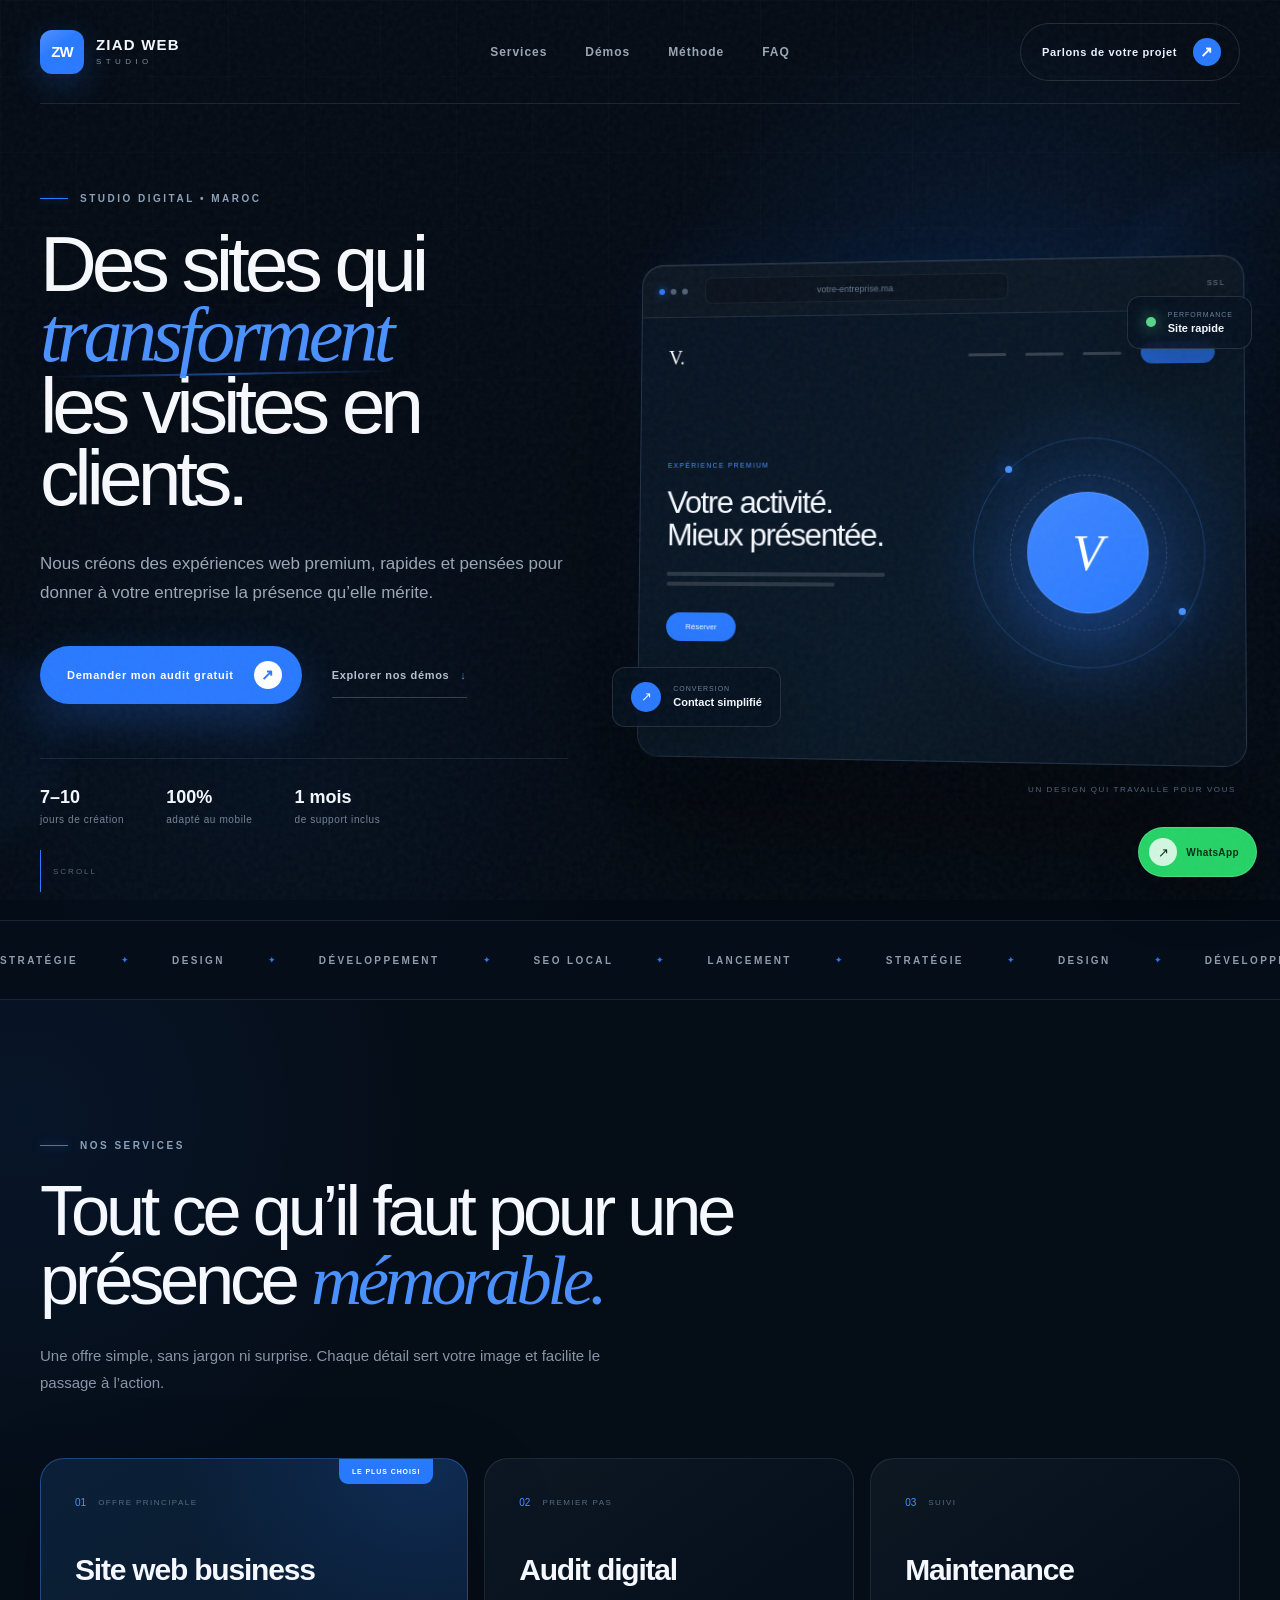
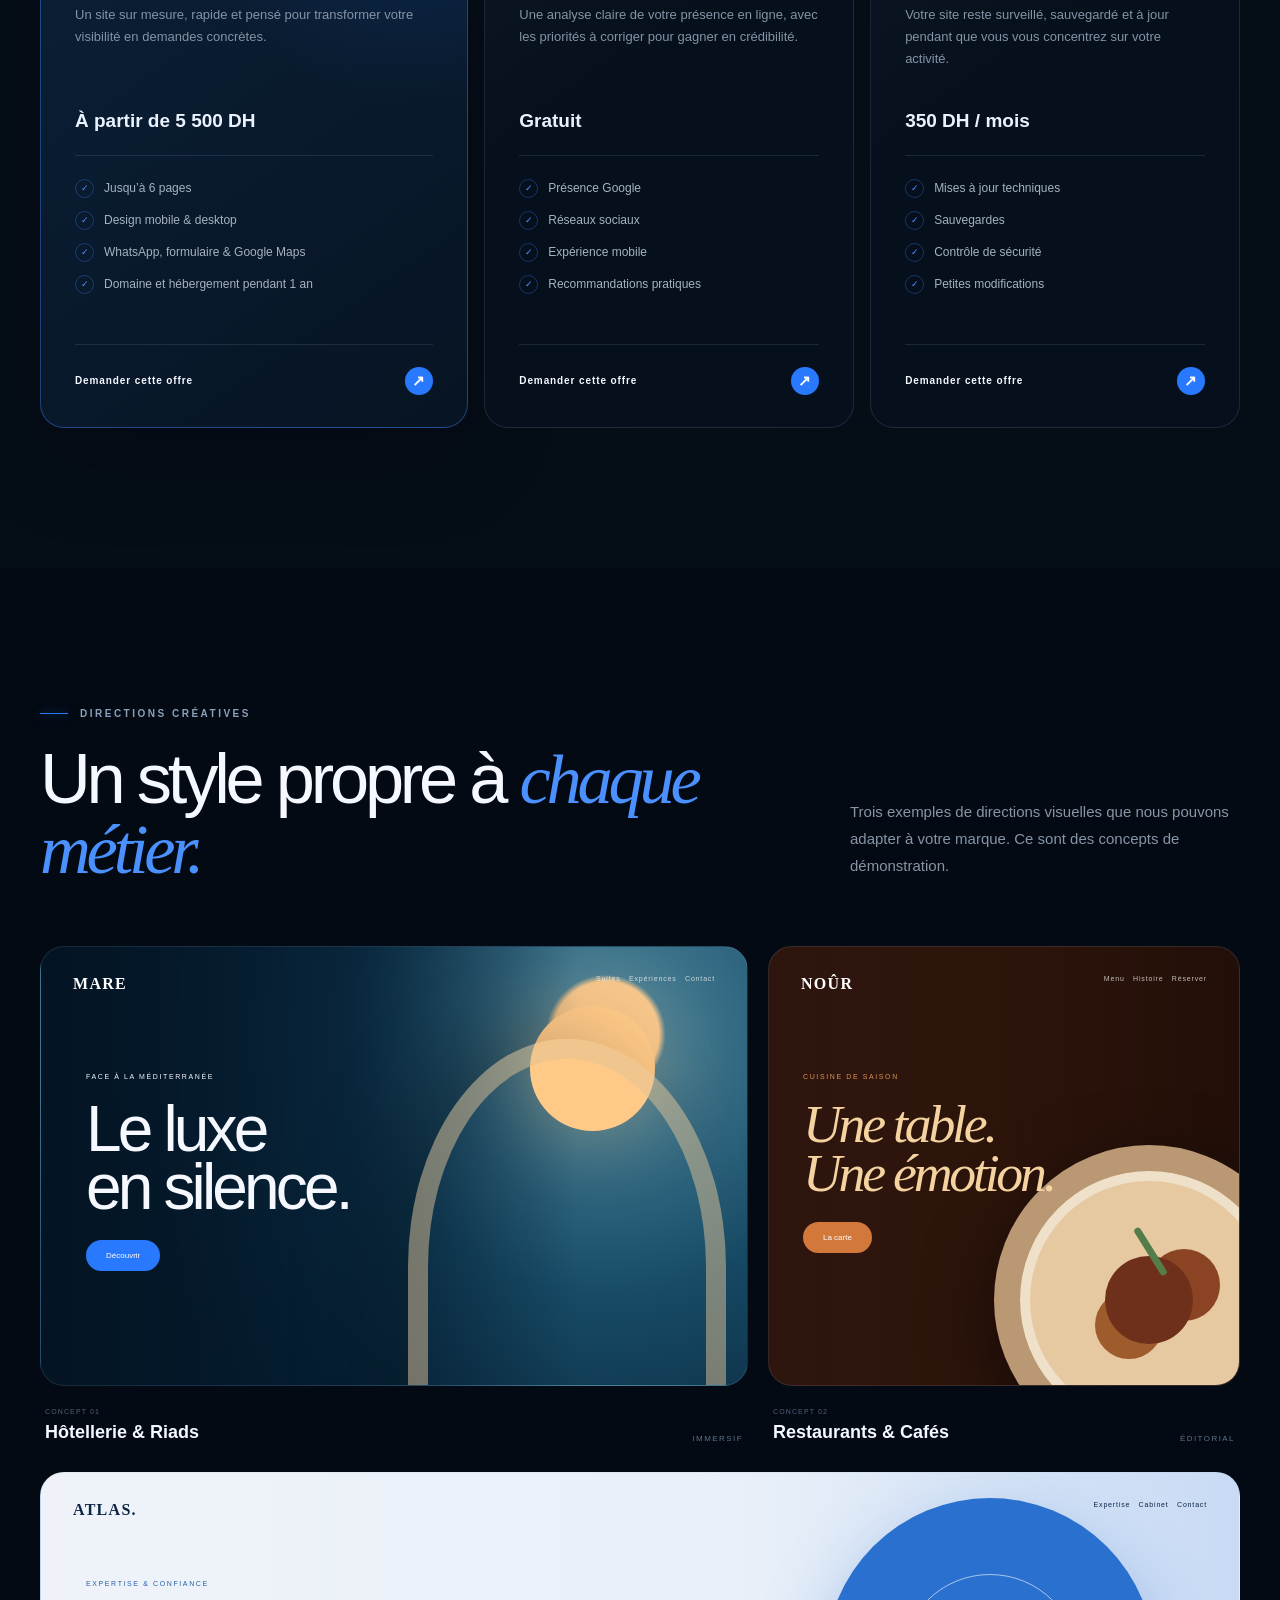
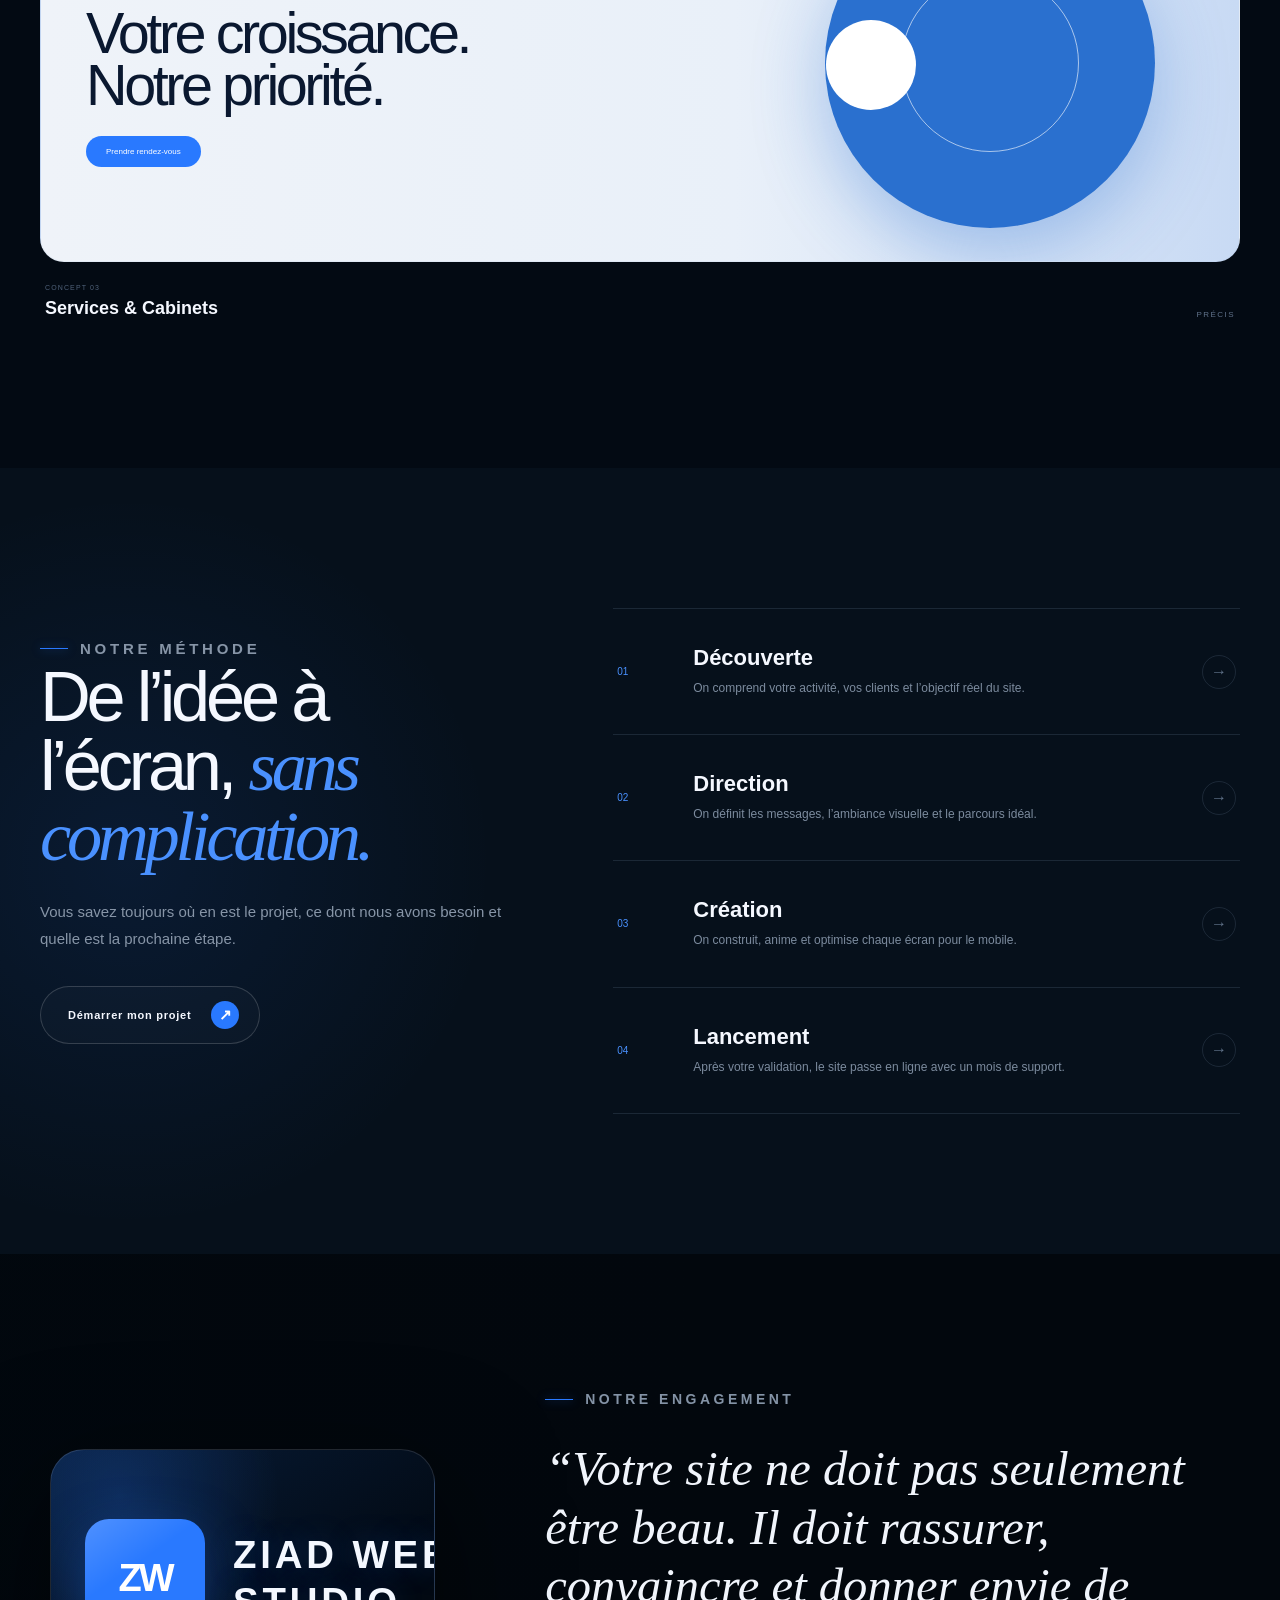
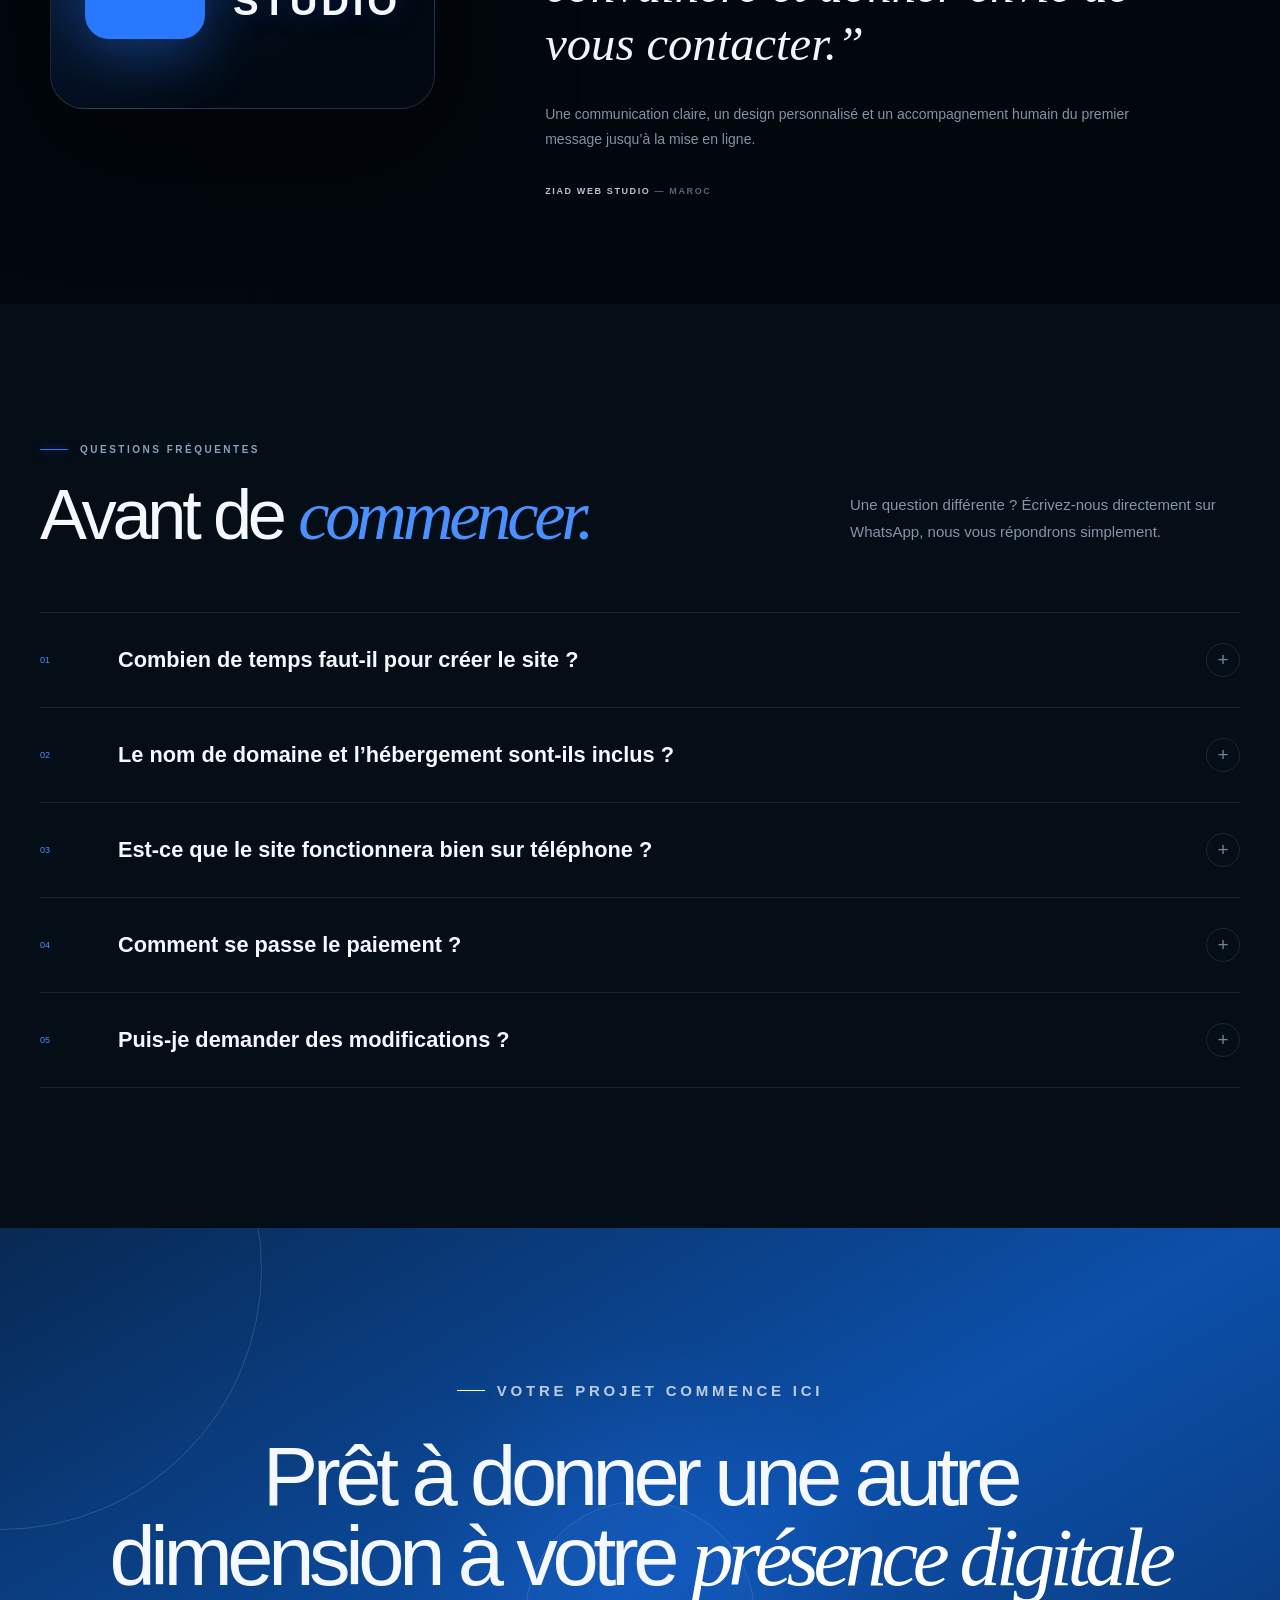
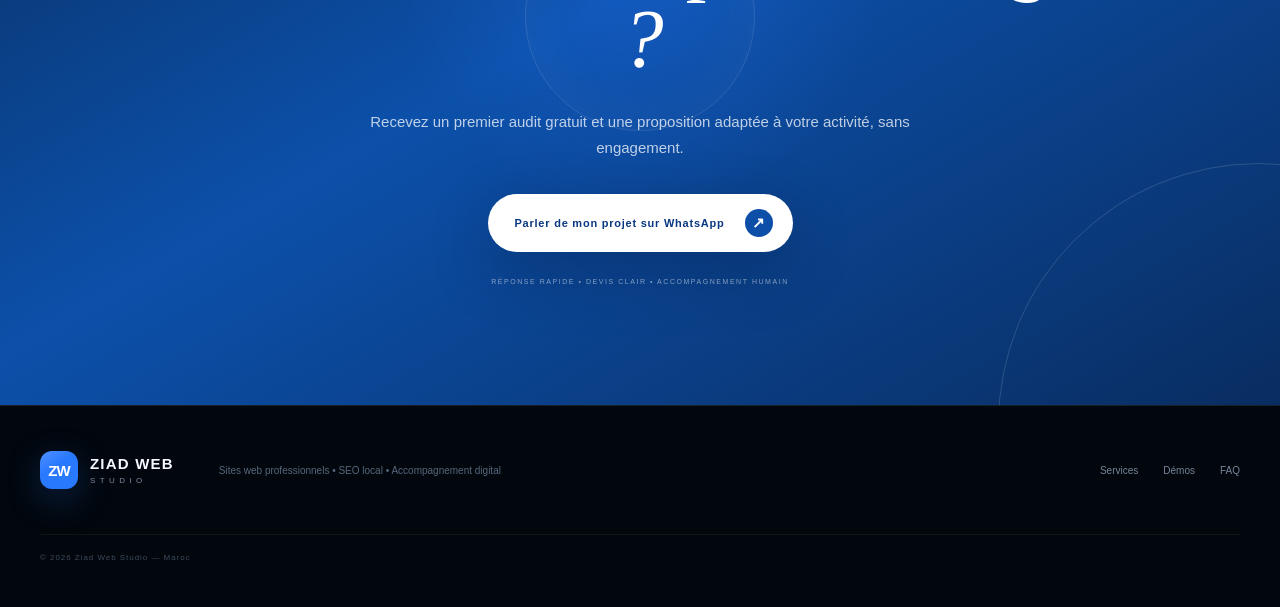
==== commit 16b22ffe: "Refresh corrected logo styles" ====
--- a/index.html
+++ b/index.html
@@ -1 +1 @@
-<!DOCTYPE html><html lang="fr"><head><meta charSet="utf-8"/><meta name="viewport" content="width=device-width, initial-scale=1"/><link rel="preload" href="/ziad-web-studio-logo.png" as="image"/><link rel="stylesheet" href="/_next/static/chunks/0_uun347qam1n.css?v=fd64541d" data-precedence="next"/><link rel="preload" as="script" fetchPriority="low" href="/_next/static/chunks/15xrurgzs99gv.js"/><script src="/_next/static/chunks/0r8nt2o8muejo.js" async=""></script><script src="/_next/static/chunks/07lhk_q6pmm3r.js" async=""></script><script src="/_next/static/chunks/turbopack-0l2a5lou.xw1r.js" async=""></script><script src="/_next/static/chunks/0dbhjjzl8qfwv.js" async=""></script><title>Ziad Web Studio | Création de sites web au Maroc</title><meta name="description" content="Sites web professionnels, rapides et optimisés pour aider les entreprises marocaines à gagner en visibilité et recevoir plus de demandes."/><meta property="og:title" content="Ziad Web Studio"/><meta property="og:description" content="Des sites qui transforment les visites en clients."/><meta property="og:type" content="website"/><meta name="twitter:card" content="summary"/><meta name="twitter:title" content="Ziad Web Studio"/><meta name="twitter:description" content="Des sites qui transforment les visites en clients."/><link rel="shortcut icon" href="/ziad-web-studio-logo.png"/><link rel="icon" href="/ziad-web-studio-logo.png"/><script src="/_next/static/chunks/03~yq9q893hmn.js" noModule=""></script></head><body><div hidden=""><!--$--><!--/$--></div><main><div class="film-grain" aria-hidden="true"></div><header class="site-header"><a class="brand" href="#top" aria-label="Ziad Web Studio, accueil"><span class="brand-mark">ZW</span><span class="brand-copy"><strong>ZIAD WEB</strong><small>STUDIO</small></span></a><nav class="desktop-nav" aria-label="Navigation principale"><a href="#services">Services</a><a href="#concepts">Démos</a><a href="#process">Méthode</a><a href="#faq">FAQ</a></nav><a class="header-cta" href="https://wa.me/message/FN72XUD3GP5DN1" target="_blank" rel="noreferrer">Parlons de votre projet <span aria-hidden="true" class="arrow">↗</span></a></header><section class="hero" id="top"><div class="hero-orb hero-orb-one" aria-hidden="true"></div><div class="hero-orb hero-orb-two" aria-hidden="true"></div><div class="hero-copy"><p class="eyebrow"><span></span>STUDIO DIGITAL • MAROC</p><h1>Des sites qui<span>transforment</span>les visites en clients.</h1><p class="hero-description">Nous créons des expériences web premium, rapides et pensées pour donner à votre entreprise la présence qu’elle mérite.</p><div class="hero-actions"><a class="button button-primary" href="https://wa.me/message/FN72XUD3GP5DN1" target="_blank" rel="noreferrer">Demander mon audit gratuit <span aria-hidden="true" class="arrow">↗</span></a><a class="text-link" href="#concepts">Explorer nos démos <span aria-hidden="true">↓</span></a></div><div class="hero-trust"><div><strong>7–10</strong><span>jours de création</span></div><div><strong>100%</strong><span>adapté au mobile</span></div><div><strong>1 mois</strong><span>de support inclus</span></div></div></div><div class="hero-stage" aria-label="Aperçu d’un site professionnel"><div class="stage-glow" aria-hidden="true"></div><div class="browser-card"><div class="browser-top"><div class="browser-dots" aria-hidden="true"><span></span><span></span><span></span></div><div class="browser-address">votre-entreprise.ma</div><span class="secure">SSL</span></div><div class="browser-body"><div class="mock-nav"><span class="mock-logo">V.</span><span></span><span></span><span></span><b></b></div><div class="mock-hero"><div class="mock-content"><small>EXPÉRIENCE PREMIUM</small><strong>Votre activité.<br/>Mieux présentée.</strong><i></i><i></i><button type="button" tabindex="-1">Réserver</button></div><div class="mock-visual"><span class="visual-ring ring-one"></span><span class="visual-ring ring-two"></span><span class="visual-core">V</span></div></div></div></div><div class="floating-card floating-card-top"><span class="pulse-dot"></span><div><small>PERFORMANCE</small><strong>Site rapide</strong></div></div><div class="floating-card floating-card-bottom"><span class="message-icon">↗</span><div><small>CONVERSION</small><strong>Contact simplifié</strong></div></div><p class="stage-caption">UN DESIGN QUI TRAVAILLE POUR VOUS</p></div><div class="scroll-cue" aria-hidden="true"><span></span>SCROLL</div></section><section class="ticker" aria-label="Nos expertises"><div class="ticker-track"><span>STRATÉGIE</span><i>✦</i><span>DESIGN</span><i>✦</i><span>DÉVELOPPEMENT</span><i>✦</i><span>SEO LOCAL</span><i>✦</i><span>LANCEMENT</span><i>✦</i><span>STRATÉGIE</span><i>✦</i><span>DESIGN</span><i>✦</i><span>DÉVELOPPEMENT</span><i>✦</i><span>SEO LOCAL</span><i>✦</i><span>LANCEMENT</span><i>✦</i></div></section><section class="section services-section" id="services"><div class="section-heading"><p class="eyebrow"><span></span> NOS SERVICES</p><h2>Tout ce qu’il faut pour une présence <em>mémorable.</em></h2><p>Une offre simple, sans jargon ni surprise. Chaque détail sert votre image et facilite le passage à l’action.</p></div><div class="services-grid"><article class="service-card featured"><span class="popular">LE PLUS CHOISI</span><div class="card-topline"><span>01</span><small>OFFRE PRINCIPALE</small></div><h3>Site web business</h3><p>Un site sur mesure, rapide et pensé pour transformer votre visibilité en demandes concrètes.</p><strong class="service-price">À partir de 5 500 DH</strong><ul><li><span>✓</span>Jusqu’à 6 pages</li><li><span>✓</span>Design mobile &amp; desktop</li><li><span>✓</span>WhatsApp, formulaire &amp; Google Maps</li><li><span>✓</span>Domaine et hébergement pendant 1 an</li></ul><a href="https://wa.me/message/FN72XUD3GP5DN1" target="_blank" rel="noreferrer" aria-label="Demander Site web business">Demander cette offre <span aria-hidden="true" class="arrow">↗</span></a></article><article class="service-card "><div class="card-topline"><span>02</span><small>PREMIER PAS</small></div><h3>Audit digital</h3><p>Une analyse claire de votre présence en ligne, avec les priorités à corriger pour gagner en crédibilité.</p><strong class="service-price">Gratuit</strong><ul><li><span>✓</span>Présence Google</li><li><span>✓</span>Réseaux sociaux</li><li><span>✓</span>Expérience mobile</li><li><span>✓</span>Recommandations pratiques</li></ul><a href="https://wa.me/message/FN72XUD3GP5DN1" target="_blank" rel="noreferrer" aria-label="Demander Audit digital">Demander cette offre <span aria-hidden="true" class="arrow">↗</span></a></article><article class="service-card "><div class="card-topline"><span>03</span><small>SUIVI</small></div><h3>Maintenance</h3><p>Votre site reste surveillé, sauvegardé et à jour pendant que vous vous concentrez sur votre activité.</p><strong class="service-price">350 DH / mois</strong><ul><li><span>✓</span>Mises à jour techniques</li><li><span>✓</span>Sauvegardes</li><li><span>✓</span>Contrôle de sécurité</li><li><span>✓</span>Petites modifications</li></ul><a href="https://wa.me/message/FN72XUD3GP5DN1" target="_blank" rel="noreferrer" aria-label="Demander Maintenance">Demander cette offre <span aria-hidden="true" class="arrow">↗</span></a></article></div></section><section class="section concepts-section" id="concepts"><div class="section-heading horizontal"><div><p class="eyebrow"><span></span> DIRECTIONS CRÉATIVES</p><h2>Un style propre à <em>chaque métier.</em></h2></div><p>Trois exemples de directions visuelles que nous pouvons adapter à votre marque. Ce sont des concepts de démonstration.</p></div><div class="concepts-grid"><article class="concept-card concept-hotel"><div class="concept-browser"><div class="concept-nav"><b>MARE</b><span>Suites   Expériences   Contact</span></div><div class="concept-main"><small>FACE À LA MÉDITERRANÉE</small><strong>Le luxe<br/>en silence.</strong><button type="button" tabindex="-1">Découvrir</button></div><span class="concept-sun"></span><span class="concept-arch"></span></div><div class="concept-meta"><div><small>CONCEPT 01</small><h3>Hôtellerie &amp; Riads</h3></div><span>IMMERSIF</span></div></article><article class="concept-card concept-food"><div class="concept-browser"><div class="concept-nav"><b>NOÛR</b><span>Menu   Histoire   Réserver</span></div><div class="concept-main"><small>CUISINE DE SAISON</small><strong>Une table.<br/>Une émotion.</strong><button type="button" tabindex="-1">La carte</button></div><span class="plate"><i></i><b></b></span></div><div class="concept-meta"><div><small>CONCEPT 02</small><h3>Restaurants &amp; Cafés</h3></div><span>ÉDITORIAL</span></div></article><article class="concept-card concept-service"><div class="concept-browser"><div class="concept-nav"><b>ATLAS.</b><span>Expertise   Cabinet   Contact</span></div><div class="concept-main"><small>EXPERTISE &amp; CONFIANCE</small><strong>Votre croissance.<br/>Notre priorité.</strong><button type="button" tabindex="-1">Prendre rendez-vous</button></div><span class="service-shape shape-a"></span><span class="service-shape shape-b"></span></div><div class="concept-meta"><div><small>CONCEPT 03</small><h3>Services &amp; Cabinets</h3></div><span>PRÉCIS</span></div></article></div></section><section class="section process-section" id="process"><div class="process-intro"><p class="eyebrow"><span></span> NOTRE MÉTHODE</p><h2>De l’idée à l’écran, <em>sans complication.</em></h2><p>Vous savez toujours où en est le projet, ce dont nous avons besoin et quelle est la prochaine étape.</p><a class="button button-outline" href="https://wa.me/message/FN72XUD3GP5DN1" target="_blank" rel="noreferrer">Démarrer mon projet <span aria-hidden="true" class="arrow">↗</span></a></div><div class="process-list"><article><span>01</span><div><h3>Découverte</h3><p>On comprend votre activité, vos clients et l’objectif réel du site.</p></div><i aria-hidden="true">→</i></article><article><span>02</span><div><h3>Direction</h3><p>On définit les messages, l’ambiance visuelle et le parcours idéal.</p></div><i aria-hidden="true">→</i></article><article><span>03</span><div><h3>Création</h3><p>On construit, anime et optimise chaque écran pour le mobile.</p></div><i aria-hidden="true">→</i></article><article><span>04</span><div><h3>Lancement</h3><p>Après votre validation, le site passe en ligne avec un mois de support.</p></div><i aria-hidden="true">→</i></article></div></section><section class="promise-section"><div class="promise-mark"><img src="/ziad-web-studio-logo.png" alt="Logo Ziad Web Studio" width="600" height="600"/></div><div class="promise-copy"><p class="eyebrow"><span></span> NOTRE ENGAGEMENT</p><blockquote>“Votre site ne doit pas seulement être beau. Il doit rassurer, convaincre et donner envie de vous contacter.”</blockquote><p>Une communication claire, un design personnalisé et un accompagnement humain du premier message jusqu’à la mise en ligne.</p><strong>ZIAD WEB STUDIO <small>— MAROC</small></strong></div></section><section class="section faq-section" id="faq"><div class="section-heading horizontal"><div><p class="eyebrow"><span></span> QUESTIONS FRÉQUENTES</p><h2>Avant de <em>commencer.</em></h2></div><p>Une question différente ? Écrivez-nous directement sur WhatsApp, nous vous répondrons simplement.</p></div><div class="faq-list"><details><summary><span>01</span><strong>Combien de temps faut-il pour créer le site ?</strong><i aria-hidden="true">+</i></summary><p>En général, entre 7 et 10 jours après réception des textes, photos et informations nécessaires.</p></details><details><summary><span>02</span><strong>Le nom de domaine et l’hébergement sont-ils inclus ?</strong><i aria-hidden="true">+</i></summary><p>Oui. L’offre principale inclut le nom de domaine, l’hébergement et le certificat SSL pendant la première année.</p></details><details><summary><span>03</span><strong>Est-ce que le site fonctionnera bien sur téléphone ?</strong><i aria-hidden="true">+</i></summary><p>Oui. Chaque page est conçue et vérifiée pour offrir une expérience fluide sur mobile, tablette et ordinateur.</p></details><details><summary><span>04</span><strong>Comment se passe le paiement ?</strong><i aria-hidden="true">+</i></summary><p>Le paiement est divisé en deux : 50 % pour démarrer et 50 % après validation, avant la mise en ligne.</p></details><details><summary><span>05</span><strong>Puis-je demander des modifications ?</strong><i aria-hidden="true">+</i></summary><p>Oui. Les retours sont intégrés pendant la phase de validation. Après le lancement, un mois de support est inclus.</p></details></div></section><section class="final-cta"><div class="cta-orb" aria-hidden="true"></div><p class="eyebrow"><span></span> VOTRE PROJET COMMENCE ICI</p><h2>Prêt à donner une autre dimension à votre <em>présence digitale ?</em></h2><p>Recevez un premier audit gratuit et une proposition adaptée à votre activité, sans engagement.</p><a class="button button-light" href="https://wa.me/message/FN72XUD3GP5DN1" target="_blank" rel="noreferrer">Parler de mon projet sur WhatsApp <span aria-hidden="true" class="arrow">↗</span></a><small>RÉPONSE RAPIDE • DEVIS CLAIR • ACCOMPAGNEMENT HUMAIN</small></section><footer><a class="brand footer-brand" href="#top" aria-label="Retour en haut"><span class="brand-mark">ZW</span><span class="brand-copy"><strong>ZIAD WEB</strong><small>STUDIO</small></span></a><p>Sites web professionnels • SEO local • Accompagnement digital</p><div><a href="#services">Services</a><a href="#concepts">Démos</a><a href="#faq">FAQ</a></div><small>© 2026 Ziad Web Studio — Maroc</small></footer><a class="whatsapp-float" href="https://wa.me/message/FN72XUD3GP5DN1" target="_blank" rel="noreferrer" aria-label="Nous contacter sur WhatsApp"><span aria-hidden="true">↗</span><b>WhatsApp</b></a></main><!--$--><!--/$--><script src="/_next/static/chunks/15xrurgzs99gv.js" id="_R_" async=""></script><script>(self.__next_f=self.__next_f||[]).push([0])</script><script>self.__next_f.push([1,"1:\"$Sreact.fragment\"\n2:I[39756,[\"/_next/static/chunks/0dbhjjzl8qfwv.js\"],\"default\"]\n3:I[37457,[\"/_next/static/chunks/0dbhjjzl8qfwv.js\"],\"default\"]\n15:I[68027,[\"/_next/static/chunks/0dbhjjzl8qfwv.js\"],\"default\",1]\n:HL[\"/_next/static/chunks/0_uun347qam1n.css?v=fd64541d\",\"style\"]\n"])</script><script>self.__next_f.push([1,"0:{\"P\":null,\"c\":[\"\",\"\"],\"q\":\"\",\"i\":false,\"f\":[[[\"\",{\"children\":[\"__PAGE__\",{}]},\"$undefined\",\"$undefined\",16],[[\"$\",\"$1\",\"c\",{\"children\":[[[\"$\",\"link\",\"0\",{\"rel\":\"stylesheet\",\"href\":\"/_next/static/chunks/0_uun347qam1n.css?v=fd64541d\",\"precedence\":\"next\",\"crossOrigin\":\"$undefined\",\"nonce\":\"$undefined\"}],[\"$\",\"script\",\"script-0\",{\"src\":\"/_next/static/chunks/0dbhjjzl8qfwv.js\",\"async\":true,\"nonce\":\"$undefined\"}]],[\"$\",\"html\",null,{\"lang\":\"fr\",\"children\":[\"$\",\"body\",null,{\"children\":[\"$\",\"$L2\",null,{\"parallelRouterKey\":\"children\",\"error\":\"$undefined\",\"errorStyles\":\"$undefined\",\"errorScripts\":\"$undefined\",\"template\":[\"$\",\"$L3\",null,{}],\"templateStyles\":\"$undefined\",\"templateScripts\":\"$undefined\",\"notFound\":[[[\"$\",\"title\",null,{\"children\":\"404: This page could not be found.\"}],[\"$\",\"div\",null,{\"style\":{\"fontFamily\":\"system-ui,\\\"Segoe UI\\\",Roboto,Helvetica,Arial,sans-serif,\\\"Apple Color Emoji\\\",\\\"Segoe UI Emoji\\\"\",\"height\":\"100vh\",\"textAlign\":\"center\",\"display\":\"flex\",\"flexDirection\":\"column\",\"alignItems\":\"center\",\"justifyContent\":\"center\"},\"children\":[\"$\",\"div\",null,{\"children\":[[\"$\",\"style\",null,{\"dangerouslySetInnerHTML\":{\"__html\":\"body{color:#000;background:#fff;margin:0}.next-error-h1{border-right:1px solid rgba(0,0,0,.3)}@media (prefers-color-scheme:dark){body{color:#fff;background:#000}.next-error-h1{border-right:1px solid rgba(255,255,255,.3)}}\"}}],[\"$\",\"h1\",null,{\"className\":\"next-error-h1\",\"style\":{\"display\":\"inline-block\",\"margin\":\"0 20px 0 0\",\"padding\":\"0 23px 0 0\",\"fontSize\":24,\"fontWeight\":500,\"verticalAlign\":\"top\",\"lineHeight\":\"49px\"},\"children\":404}],[\"$\",\"div\",null,{\"style\":{\"display\":\"inline-block\"},\"children\":[\"$\",\"h2\",null,{\"style\":{\"fontSize\":14,\"fontWeight\":400,\"lineHeight\":\"49px\",\"margin\":0},\"children\":\"This page could not be found.\"}]}]]}]}]],[]],\"forbidden\":\"$undefined\",\"unauthorized\":\"$undefined\"}]}]}]]}],{\"children\":[[\"$\",\"$1\",\"c\",{\"children\":[[\"$\",\"main\",null,{\"children\":[[\"$\",\"div\",null,{\"className\":\"film-grain\",\"aria-hidden\":\"true\"}],[\"$\",\"header\",null,{\"className\":\"site-header\",\"children\":[[\"$\",\"a\",null,{\"className\":\"brand\",\"href\":\"#top\",\"aria-label\":\"Ziad Web Studio, accueil\",\"children\":[[\"$\",\"span\",null,{\"className\":\"brand-mark\",\"children\":\"ZW\"}],[\"$\",\"span\",null,{\"className\":\"brand-copy\",\"children\":[[\"$\",\"strong\",null,{\"children\":\"ZIAD WEB\"}],[\"$\",\"small\",null,{\"children\":\"STUDIO\"}]]}]]}],[\"$\",\"nav\",null,{\"className\":\"desktop-nav\",\"aria-label\":\"Navigation principale\",\"children\":[[\"$\",\"a\",null,{\"href\":\"#services\",\"children\":\"Services\"}],[\"$\",\"a\",null,{\"href\":\"#concepts\",\"children\":\"Démos\"}],[\"$\",\"a\",null,{\"href\":\"#process\",\"children\":\"Méthode\"}],[\"$\",\"a\",null,{\"href\":\"#faq\",\"children\":\"FAQ\"}]]}],[\"$\",\"a\",null,{\"className\":\"header-cta\",\"href\":\"https://wa.me/message/FN72XUD3GP5DN1\",\"target\":\"_blank\",\"rel\":\"noreferrer\",\"children\":[\"Parlons de votre projet \",[\"$\",\"span\",null,{\"aria-hidden\":\"true\",\"className\":\"arrow\",\"children\":\"↗\"}]]}]]}],[\"$\",\"section\",null,{\"className\":\"hero\",\"id\":\"top\",\"children\":[[\"$\",\"div\",null,{\"className\":\"hero-orb hero-orb-one\",\"aria-hidden\":\"true\"}],[\"$\",\"div\",null,{\"className\":\"hero-orb hero-orb-two\",\"aria-hidden\":\"true\"}],[\"$\",\"div\",null,{\"className\":\"hero-copy\",\"children\":[[\"$\",\"p\",null,{\"className\":\"eyebrow\",\"children\":[[\"$\",\"span\",null,{}],\"STUDIO DIGITAL • MAROC\"]}],[\"$\",\"h1\",null,{\"children\":[\"Des sites qui\",[\"$\",\"span\",null,{\"children\":\"transforment\"}],\"les visites en clients.\"]}],[\"$\",\"p\",null,{\"className\":\"hero-description\",\"children\":\"Nous créons des expériences web premium, rapides et pensées pour donner à votre entreprise la présence qu’elle mérite.\"}],[\"$\",\"div\",null,{\"className\":\"hero-actions\",\"children\":[[\"$\",\"a\",null,{\"className\":\"button button-primary\",\"href\":\"https://wa.me/message/FN72XUD3GP5DN1\",\"target\":\"_blank\",\"rel\":\"noreferrer\",\"children\":[\"Demander mon audit gratuit \",[\"$\",\"span\",null,{\"aria-hidden\":\"true\",\"className\":\"arrow\",\"children\":\"↗\"}]]}],[\"$\",\"a\",null,{\"className\":\"text-link\",\"href\":\"#concepts\",\"children\":[\"Explorer nos démos \",[\"$\",\"span\",null,{\"aria-hidden\":\"true\",\"children\":\"↓\"}]]}]]}],[\"$\",\"div\",null,{\"className\":\"hero-trust\",\"children\":[[\"$\",\"div\",null,{\"children\":[[\"$\",\"strong\",null,{\"children\":\"7–10\"}],[\"$\",\"span\",null,{\"children\":\"jours de création\"}]]}],[\"$\",\"div\",null,{\"children\":[[\"$\",\"strong\",null,{\"children\":\"100%\"}],[\"$\",\"span\",null,{\"children\":\"adapté au mobile\"}]]}],[\"$\",\"div\",null,{\"children\":[[\"$\",\"strong\",null,{\"children\":\"1 mois\"}],[\"$\",\"span\",null,{\"children\":\"de support inclus\"}]]}]]}]]}],[\"$\",\"div\",null,{\"className\":\"hero-stage\",\"aria-label\":\"Aperçu d’un site professionnel\",\"children\":[[\"$\",\"div\",null,{\"className\":\"stage-glow\",\"aria-hidden\":\"true\"}],[\"$\",\"div\",null,{\"className\":\"browser-card\",\"children\":[[\"$\",\"div\",null,{\"className\":\"browser-top\",\"children\":[[\"$\",\"div\",null,{\"className\":\"browser-dots\",\"aria-hidden\":\"true\",\"children\":[[\"$\",\"span\",null,{}],[\"$\",\"span\",null,{}],[\"$\",\"span\",null,{}]]}],[\"$\",\"div\",null,{\"className\":\"browser-address\",\"children\":\"votre-entreprise.ma\"}],\"$L4\"]}],\"$L5\"]}],\"$L6\",\"$L7\",\"$L8\"]}],\"$L9\"]}],\"$La\",\"$Lb\",\"$Lc\",\"$Ld\",\"$Le\",\"$Lf\",\"$L10\",\"$L11\",\"$L12\"]}],null,\"$L13\"]}],{},null,false,null]},null,false,null],\"$L14\",false]],\"m\":\"$undefined\",\"G\":[\"$15\",[\"$L16\"]],\"S\":true,\"h\":null,\"s\":\"$undefined\",\"l\":\"$undefined\",\"p\":\"$undefined\",\"d\":\"$undefined\",\"b\":\"ULNRgQ26FmHu7yK6DYpi5\"}\n"])</script><script>self.__next_f.push([1,"17:I[97367,[\"/_next/static/chunks/0dbhjjzl8qfwv.js\"],\"OutletBoundary\"]\n18:\"$Sreact.suspense\"\n1a:I[97367,[\"/_next/static/chunks/0dbhjjzl8qfwv.js\"],\"ViewportBoundary\"]\n1c:I[97367,[\"/_next/static/chunks/0dbhjjzl8qfwv.js\"],\"MetadataBoundary\"]\n:HL[\"/ziad-web-studio-logo.png\",\"image\"]\n4:[\"$\",\"span\",null,{\"className\":\"secure\",\"children\":\"SSL\"}]\n5:[\"$\",\"div\",null,{\"className\":\"browser-body\",\"children\":[[\"$\",\"div\",null,{\"className\":\"mock-nav\",\"children\":[[\"$\",\"span\",null,{\"className\":\"mock-logo\",\"children\":\"V.\"}],[\"$\",\"span\",null,{}],[\"$\",\"span\",null,{}],[\"$\",\"span\",null,{}],[\"$\",\"b\",null,{}]]}],[\"$\",\"div\",null,{\"className\":\"mock-hero\",\"children\":[[\"$\",\"div\",null,{\"className\":\"mock-content\",\"children\":[[\"$\",\"small\",null,{\"children\":\"EXPÉRIENCE PREMIUM\"}],[\"$\",\"strong\",null,{\"children\":[\"Votre activité.\",[\"$\",\"br\",null,{}],\"Mieux présentée.\"]}],[\"$\",\"i\",null,{}],[\"$\",\"i\",null,{}],[\"$\",\"button\",null,{\"type\":\"button\",\"tabIndex\":-1,\"children\":\"Réserver\"}]]}],[\"$\",\"div\",null,{\"className\":\"mock-visual\",\"children\":[[\"$\",\"span\",null,{\"className\":\"visual-ring ring-one\"}],[\"$\",\"span\",null,{\"className\":\"visual-ring ring-two\"}],[\"$\",\"span\",null,{\"className\":\"visual-core\",\"children\":\"V\"}]]}]]}]]}]\n6:[\"$\",\"div\",null,{\"className\":\"floating-card floating-card-top\",\"children\":[[\"$\",\"span\",null,{\"className\":\"pulse-dot\"}],[\"$\",\"div\",null,{\"children\":[[\"$\",\"small\",null,{\"children\":\"PERFORMANCE\"}],[\"$\",\"strong\",null,{\"children\":\"Site rapide\"}]]}]]}]\n7:[\"$\",\"div\",null,{\"className\":\"floating-card floating-card-bottom\",\"children\":[[\"$\",\"span\",null,{\"className\":\"message-icon\",\"children\":\"↗\"}],[\"$\",\"div\",null,{\"children\":[[\"$\",\"small\",null,{\"children\":\"CONVERSION\"}],[\"$\",\"strong\",null,{\"children\":\"Contact simplifié\"}]]}]]}]\n8:[\"$\",\"p\",null,{\"className\":\"stage-caption\",\"children\":\"UN DESIGN QUI TRAVAILLE POUR VOUS\"}]\n9:[\"$\",\"div\",null,{\"className\":\"scroll-cue\",\"aria-hidden\":\"true\",\"children\":[[\"$\",\"span\",null,{}],\"SCROLL\"]}]\na:[\"$\",\"section\",null,{\"className\":\"ticker\",\"aria-label\":\"Nos expertises\",\"children\":[\"$\",\"div\",null,{\"className\":\"ticker-track\",\"children\":[[\"$\",\"span\",null,{\"children\":\"STRATÉGIE\"}],[\"$\",\"i\",null,{\"children\":\"✦\"}],[\"$\",\"span\",null,{\"children\":\"DESIGN\"}],[\"$\",\"i\",null,{\"children\":\"✦\"}],[\"$\",\"span\",null,{\"children\":\"DÉVELOPPEMENT\"}],[\"$\",\"i\",null,{\"children\":\"✦\"}],[\"$\",\"span\",null,{\"children\":\"SEO LOCAL\"}],[\"$\",\"i\",null,{\"children\":\"✦\"}],[\"$\",\"span\",null,{\"children\":\"LANCEMENT\"}],[\"$\",\"i\",null,{\"children\":\"✦\"}],[\"$\",\"span\",null,{\"children\":\"STRATÉGIE\"}],[\"$\",\"i\",null,{\"children\":\"✦\"}],[\"$\",\"span\",null,{\"children\":\"DESIGN\"}],[\"$\",\"i\",null,{\"children\":\"✦\"}],[\"$\",\"span\",null,{\"children\":\"DÉVELOPPEMENT\"}],[\"$\",\"i\",null,{\"children\":\"✦\"}],[\"$\",\"span\",null,{\"children\":\"SEO LOCAL\"}],[\"$\",\"i\",null,{\"children\":\"✦\"}],[\"$\",\"span\",null,{\"children\":\"LANCEMENT\"}],[\"$\",\"i\",null,{\"children\":\"✦\"}]]}]}]\n"])</script><script>self.__next_f.push([1,"b:[\"$\",\"section\",null,{\"className\":\"section services-section\",\"id\":\"services\",\"children\":[[\"$\",\"div\",null,{\"className\":\"section-heading\",\"children\":[[\"$\",\"p\",null,{\"className\":\"eyebrow\",\"children\":[[\"$\",\"span\",null,{}],\" NOS SERVICES\"]}],[\"$\",\"h2\",null,{\"children\":[\"Tout ce qu’il faut pour une présence \",[\"$\",\"em\",null,{\"children\":\"mémorable.\"}]]}],[\"$\",\"p\",null,{\"children\":\"Une offre simple, sans jargon ni surprise. Chaque détail sert votre image et facilite le passage à l’action.\"}]]}],[\"$\",\"div\",null,{\"className\":\"services-grid\",\"children\":[[\"$\",\"article\",\"01\",{\"className\":\"service-card featured\",\"children\":[[\"$\",\"span\",null,{\"className\":\"popular\",\"children\":\"LE PLUS CHOISI\"}],[\"$\",\"div\",null,{\"className\":\"card-topline\",\"children\":[[\"$\",\"span\",null,{\"children\":\"01\"}],[\"$\",\"small\",null,{\"children\":\"OFFRE PRINCIPALE\"}]]}],[\"$\",\"h3\",null,{\"children\":\"Site web business\"}],[\"$\",\"p\",null,{\"children\":\"Un site sur mesure, rapide et pensé pour transformer votre visibilité en demandes concrètes.\"}],[\"$\",\"strong\",null,{\"className\":\"service-price\",\"children\":\"À partir de 5 500 DH\"}],[\"$\",\"ul\",null,{\"children\":[[\"$\",\"li\",\"Jusqu’à 6 pages\",{\"children\":[[\"$\",\"span\",null,{\"children\":\"✓\"}],\"Jusqu’à 6 pages\"]}],[\"$\",\"li\",\"Design mobile \u0026 desktop\",{\"children\":[[\"$\",\"span\",null,{\"children\":\"✓\"}],\"Design mobile \u0026 desktop\"]}],[\"$\",\"li\",\"WhatsApp, formulaire \u0026 Google Maps\",{\"children\":[[\"$\",\"span\",null,{\"children\":\"✓\"}],\"WhatsApp, formulaire \u0026 Google Maps\"]}],[\"$\",\"li\",\"Domaine et hébergement pendant 1 an\",{\"children\":[[\"$\",\"span\",null,{\"children\":\"✓\"}],\"Domaine et hébergement pendant 1 an\"]}]]}],[\"$\",\"a\",null,{\"href\":\"https://wa.me/message/FN72XUD3GP5DN1\",\"target\":\"_blank\",\"rel\":\"noreferrer\",\"aria-label\":\"Demander Site web business\",\"children\":[\"Demander cette offre \",[\"$\",\"span\",null,{\"aria-hidden\":\"true\",\"className\":\"arrow\",\"children\":\"↗\"}]]}]]}],[\"$\",\"article\",\"02\",{\"className\":\"service-card \",\"children\":[false,[\"$\",\"div\",null,{\"className\":\"card-topline\",\"children\":[[\"$\",\"span\",null,{\"children\":\"02\"}],[\"$\",\"small\",null,{\"children\":\"PREMIER PAS\"}]]}],[\"$\",\"h3\",null,{\"children\":\"Audit digital\"}],[\"$\",\"p\",null,{\"children\":\"Une analyse claire de votre présence en ligne, avec les priorités à corriger pour gagner en crédibilité.\"}],[\"$\",\"strong\",null,{\"className\":\"service-price\",\"children\":\"Gratuit\"}],[\"$\",\"ul\",null,{\"children\":[[\"$\",\"li\",\"Présence Google\",{\"children\":[[\"$\",\"span\",null,{\"children\":\"✓\"}],\"Présence Google\"]}],[\"$\",\"li\",\"Réseaux sociaux\",{\"children\":[[\"$\",\"span\",null,{\"children\":\"✓\"}],\"Réseaux sociaux\"]}],[\"$\",\"li\",\"Expérience mobile\",{\"children\":[[\"$\",\"span\",null,{\"children\":\"✓\"}],\"Expérience mobile\"]}],[\"$\",\"li\",\"Recommandations pratiques\",{\"children\":[[\"$\",\"span\",null,{\"children\":\"✓\"}],\"Recommandations pratiques\"]}]]}],[\"$\",\"a\",null,{\"href\":\"https://wa.me/message/FN72XUD3GP5DN1\",\"target\":\"_blank\",\"rel\":\"noreferrer\",\"aria-label\":\"Demander Audit digital\",\"children\":[\"Demander cette offre \",[\"$\",\"span\",null,{\"aria-hidden\":\"true\",\"className\":\"arrow\",\"children\":\"↗\"}]]}]]}],[\"$\",\"article\",\"03\",{\"className\":\"service-card \",\"children\":[false,[\"$\",\"div\",null,{\"className\":\"card-topline\",\"children\":[[\"$\",\"span\",null,{\"children\":\"03\"}],[\"$\",\"small\",null,{\"children\":\"SUIVI\"}]]}],[\"$\",\"h3\",null,{\"children\":\"Maintenance\"}],[\"$\",\"p\",null,{\"children\":\"Votre site reste surveillé, sauvegardé et à jour pendant que vous vous concentrez sur votre activité.\"}],[\"$\",\"strong\",null,{\"className\":\"service-price\",\"children\":\"350 DH / mois\"}],[\"$\",\"ul\",null,{\"children\":[[\"$\",\"li\",\"Mises à jour techniques\",{\"children\":[[\"$\",\"span\",null,{\"children\":\"✓\"}],\"Mises à jour techniques\"]}],[\"$\",\"li\",\"Sauvegardes\",{\"children\":[[\"$\",\"span\",null,{\"children\":\"✓\"}],\"Sauvegardes\"]}],[\"$\",\"li\",\"Contrôle de sécurité\",{\"children\":[[\"$\",\"span\",null,{\"children\":\"✓\"}],\"Contrôle de sécurité\"]}],[\"$\",\"li\",\"Petites modifications\",{\"children\":[[\"$\",\"span\",null,{\"children\":\"✓\"}],\"Petites modifications\"]}]]}],[\"$\",\"a\",null,{\"href\":\"https://wa.me/message/FN72XUD3GP5DN1\",\"target\":\"_blank\",\"rel\":\"noreferrer\",\"aria-label\":\"Demander Maintenance\",\"children\":[\"Demander cette offre \",[\"$\",\"span\",null,{\"aria-hidden\":\"true\",\"className\":\"arrow\",\"children\":\"↗\"}]]}]]}]]}]]}]\n"])</script><script>self.__next_f.push([1,"c:[\"$\",\"section\",null,{\"className\":\"section concepts-section\",\"id\":\"concepts\",\"children\":[[\"$\",\"div\",null,{\"className\":\"section-heading horizontal\",\"children\":[[\"$\",\"div\",null,{\"children\":[[\"$\",\"p\",null,{\"className\":\"eyebrow\",\"children\":[[\"$\",\"span\",null,{}],\" DIRECTIONS CRÉATIVES\"]}],[\"$\",\"h2\",null,{\"children\":[\"Un style propre à \",[\"$\",\"em\",null,{\"children\":\"chaque métier.\"}]]}]]}],[\"$\",\"p\",null,{\"children\":\"Trois exemples de directions visuelles que nous pouvons adapter à votre marque. Ce sont des concepts de démonstration.\"}]]}],[\"$\",\"div\",null,{\"className\":\"concepts-grid\",\"children\":[[\"$\",\"article\",null,{\"className\":\"concept-card concept-hotel\",\"children\":[[\"$\",\"div\",null,{\"className\":\"concept-browser\",\"children\":[[\"$\",\"div\",null,{\"className\":\"concept-nav\",\"children\":[[\"$\",\"b\",null,{\"children\":\"MARE\"}],[\"$\",\"span\",null,{\"children\":\"Suites   Expériences   Contact\"}]]}],[\"$\",\"div\",null,{\"className\":\"concept-main\",\"children\":[[\"$\",\"small\",null,{\"children\":\"FACE À LA MÉDITERRANÉE\"}],[\"$\",\"strong\",null,{\"children\":[\"Le luxe\",[\"$\",\"br\",null,{}],\"en silence.\"]}],[\"$\",\"button\",null,{\"type\":\"button\",\"tabIndex\":-1,\"children\":\"Découvrir\"}]]}],[\"$\",\"span\",null,{\"className\":\"concept-sun\"}],[\"$\",\"span\",null,{\"className\":\"concept-arch\"}]]}],[\"$\",\"div\",null,{\"className\":\"concept-meta\",\"children\":[[\"$\",\"div\",null,{\"children\":[[\"$\",\"small\",null,{\"children\":\"CONCEPT 01\"}],[\"$\",\"h3\",null,{\"children\":\"Hôtellerie \u0026 Riads\"}]]}],[\"$\",\"span\",null,{\"children\":\"IMMERSIF\"}]]}]]}],[\"$\",\"article\",null,{\"className\":\"concept-card concept-food\",\"children\":[[\"$\",\"div\",null,{\"className\":\"concept-browser\",\"children\":[[\"$\",\"div\",null,{\"className\":\"concept-nav\",\"children\":[[\"$\",\"b\",null,{\"children\":\"NOÛR\"}],[\"$\",\"span\",null,{\"children\":\"Menu   Histoire   Réserver\"}]]}],[\"$\",\"div\",null,{\"className\":\"concept-main\",\"children\":[[\"$\",\"small\",null,{\"children\":\"CUISINE DE SAISON\"}],[\"$\",\"strong\",null,{\"children\":[\"Une table.\",[\"$\",\"br\",null,{}],\"Une émotion.\"]}],[\"$\",\"button\",null,{\"type\":\"button\",\"tabIndex\":-1,\"children\":\"La carte\"}]]}],[\"$\",\"span\",null,{\"className\":\"plate\",\"children\":[[\"$\",\"i\",null,{}],[\"$\",\"b\",null,{}]]}]]}],[\"$\",\"div\",null,{\"className\":\"concept-meta\",\"children\":[[\"$\",\"div\",null,{\"children\":[[\"$\",\"small\",null,{\"children\":\"CONCEPT 02\"}],[\"$\",\"h3\",null,{\"children\":\"Restaurants \u0026 Cafés\"}]]}],[\"$\",\"span\",null,{\"children\":\"ÉDITORIAL\"}]]}]]}],[\"$\",\"article\",null,{\"className\":\"concept-card concept-service\",\"children\":[[\"$\",\"div\",null,{\"className\":\"concept-browser\",\"children\":[[\"$\",\"div\",null,{\"className\":\"concept-nav\",\"children\":[[\"$\",\"b\",null,{\"children\":\"ATLAS.\"}],[\"$\",\"span\",null,{\"children\":\"Expertise   Cabinet   Contact\"}]]}],[\"$\",\"div\",null,{\"className\":\"concept-main\",\"children\":[[\"$\",\"small\",null,{\"children\":\"EXPERTISE \u0026 CONFIANCE\"}],[\"$\",\"strong\",null,{\"children\":[\"Votre croissance.\",[\"$\",\"br\",null,{}],\"Notre priorité.\"]}],[\"$\",\"button\",null,{\"type\":\"button\",\"tabIndex\":-1,\"children\":\"Prendre rendez-vous\"}]]}],[\"$\",\"span\",null,{\"className\":\"service-shape shape-a\"}],[\"$\",\"span\",null,{\"className\":\"service-shape shape-b\"}]]}],[\"$\",\"div\",null,{\"className\":\"concept-meta\",\"children\":[[\"$\",\"div\",null,{\"children\":[[\"$\",\"small\",null,{\"children\":\"CONCEPT 03\"}],[\"$\",\"h3\",null,{\"children\":\"Services \u0026 Cabinets\"}]]}],[\"$\",\"span\",null,{\"children\":\"PRÉCIS\"}]]}]]}]]}]]}]\n"])</script><script>self.__next_f.push([1,"d:[\"$\",\"section\",null,{\"className\":\"section process-section\",\"id\":\"process\",\"children\":[[\"$\",\"div\",null,{\"className\":\"process-intro\",\"children\":[[\"$\",\"p\",null,{\"className\":\"eyebrow\",\"children\":[[\"$\",\"span\",null,{}],\" NOTRE MÉTHODE\"]}],[\"$\",\"h2\",null,{\"children\":[\"De l’idée à l’écran, \",[\"$\",\"em\",null,{\"children\":\"sans complication.\"}]]}],[\"$\",\"p\",null,{\"children\":\"Vous savez toujours où en est le projet, ce dont nous avons besoin et quelle est la prochaine étape.\"}],[\"$\",\"a\",null,{\"className\":\"button button-outline\",\"href\":\"https://wa.me/message/FN72XUD3GP5DN1\",\"target\":\"_blank\",\"rel\":\"noreferrer\",\"children\":[\"Démarrer mon projet \",[\"$\",\"span\",null,{\"aria-hidden\":\"true\",\"className\":\"arrow\",\"children\":\"↗\"}]]}]]}],[\"$\",\"div\",null,{\"className\":\"process-list\",\"children\":[[\"$\",\"article\",\"01\",{\"children\":[[\"$\",\"span\",null,{\"children\":\"01\"}],[\"$\",\"div\",null,{\"children\":[[\"$\",\"h3\",null,{\"children\":\"Découverte\"}],[\"$\",\"p\",null,{\"children\":\"On comprend votre activité, vos clients et l’objectif réel du site.\"}]]}],[\"$\",\"i\",null,{\"aria-hidden\":\"true\",\"children\":\"→\"}]]}],[\"$\",\"article\",\"02\",{\"children\":[[\"$\",\"span\",null,{\"children\":\"02\"}],[\"$\",\"div\",null,{\"children\":[[\"$\",\"h3\",null,{\"children\":\"Direction\"}],[\"$\",\"p\",null,{\"children\":\"On définit les messages, l’ambiance visuelle et le parcours idéal.\"}]]}],[\"$\",\"i\",null,{\"aria-hidden\":\"true\",\"children\":\"→\"}]]}],[\"$\",\"article\",\"03\",{\"children\":[[\"$\",\"span\",null,{\"children\":\"03\"}],[\"$\",\"div\",null,{\"children\":[[\"$\",\"h3\",null,{\"children\":\"Création\"}],[\"$\",\"p\",null,{\"children\":\"On construit, anime et optimise chaque écran pour le mobile.\"}]]}],[\"$\",\"i\",null,{\"aria-hidden\":\"true\",\"children\":\"→\"}]]}],[\"$\",\"article\",\"04\",{\"children\":[[\"$\",\"span\",null,{\"children\":\"04\"}],[\"$\",\"div\",null,{\"children\":[[\"$\",\"h3\",null,{\"children\":\"Lancement\"}],[\"$\",\"p\",null,{\"children\":\"Après votre validation, le site passe en ligne avec un mois de support.\"}]]}],[\"$\",\"i\",null,{\"aria-hidden\":\"true\",\"children\":\"→\"}]]}]]}]]}]\n"])</script><script>self.__next_f.push([1,"e:[\"$\",\"section\",null,{\"className\":\"promise-section\",\"children\":[[\"$\",\"div\",null,{\"className\":\"promise-mark\",\"children\":[\"$\",\"img\",null,{\"src\":\"/ziad-web-studio-logo.png\",\"alt\":\"Logo Ziad Web Studio\",\"width\":\"600\",\"height\":\"600\"}]}],[\"$\",\"div\",null,{\"className\":\"promise-copy\",\"children\":[[\"$\",\"p\",null,{\"className\":\"eyebrow\",\"children\":[[\"$\",\"span\",null,{}],\" NOTRE ENGAGEMENT\"]}],[\"$\",\"blockquote\",null,{\"children\":\"“Votre site ne doit pas seulement être beau. Il doit rassurer, convaincre et donner envie de vous contacter.”\"}],[\"$\",\"p\",null,{\"children\":\"Une communication claire, un design personnalisé et un accompagnement humain du premier message jusqu’à la mise en ligne.\"}],[\"$\",\"strong\",null,{\"children\":[\"ZIAD WEB STUDIO \",[\"$\",\"small\",null,{\"children\":\"— MAROC\"}]]}]]}]]}]\n"])</script><script>self.__next_f.push([1,"f:[\"$\",\"section\",null,{\"className\":\"section faq-section\",\"id\":\"faq\",\"children\":[[\"$\",\"div\",null,{\"className\":\"section-heading horizontal\",\"children\":[[\"$\",\"div\",null,{\"children\":[[\"$\",\"p\",null,{\"className\":\"eyebrow\",\"children\":[[\"$\",\"span\",null,{}],\" QUESTIONS FRÉQUENTES\"]}],[\"$\",\"h2\",null,{\"children\":[\"Avant de \",[\"$\",\"em\",null,{\"children\":\"commencer.\"}]]}]]}],[\"$\",\"p\",null,{\"children\":\"Une question différente ? Écrivez-nous directement sur WhatsApp, nous vous répondrons simplement.\"}]]}],[\"$\",\"div\",null,{\"className\":\"faq-list\",\"children\":[[\"$\",\"details\",\"Combien de temps faut-il pour créer le site ?\",{\"children\":[[\"$\",\"summary\",null,{\"children\":[[\"$\",\"span\",null,{\"children\":\"01\"}],[\"$\",\"strong\",null,{\"children\":\"Combien de temps faut-il pour créer le site ?\"}],[\"$\",\"i\",null,{\"aria-hidden\":\"true\",\"children\":\"+\"}]]}],[\"$\",\"p\",null,{\"children\":\"En général, entre 7 et 10 jours après réception des textes, photos et informations nécessaires.\"}]]}],[\"$\",\"details\",\"Le nom de domaine et l’hébergement sont-ils inclus ?\",{\"children\":[[\"$\",\"summary\",null,{\"children\":[[\"$\",\"span\",null,{\"children\":\"02\"}],[\"$\",\"strong\",null,{\"children\":\"Le nom de domaine et l’hébergement sont-ils inclus ?\"}],[\"$\",\"i\",null,{\"aria-hidden\":\"true\",\"children\":\"+\"}]]}],[\"$\",\"p\",null,{\"children\":\"Oui. L’offre principale inclut le nom de domaine, l’hébergement et le certificat SSL pendant la première année.\"}]]}],[\"$\",\"details\",\"Est-ce que le site fonctionnera bien sur téléphone ?\",{\"children\":[[\"$\",\"summary\",null,{\"children\":[[\"$\",\"span\",null,{\"children\":\"03\"}],[\"$\",\"strong\",null,{\"children\":\"Est-ce que le site fonctionnera bien sur téléphone ?\"}],[\"$\",\"i\",null,{\"aria-hidden\":\"true\",\"children\":\"+\"}]]}],[\"$\",\"p\",null,{\"children\":\"Oui. Chaque page est conçue et vérifiée pour offrir une expérience fluide sur mobile, tablette et ordinateur.\"}]]}],[\"$\",\"details\",\"Comment se passe le paiement ?\",{\"children\":[[\"$\",\"summary\",null,{\"children\":[[\"$\",\"span\",null,{\"children\":\"04\"}],[\"$\",\"strong\",null,{\"children\":\"Comment se passe le paiement ?\"}],[\"$\",\"i\",null,{\"aria-hidden\":\"true\",\"children\":\"+\"}]]}],[\"$\",\"p\",null,{\"children\":\"Le paiement est divisé en deux : 50 % pour démarrer et 50 % après validation, avant la mise en ligne.\"}]]}],[\"$\",\"details\",\"Puis-je demander des modifications ?\",{\"children\":[[\"$\",\"summary\",null,{\"children\":[[\"$\",\"span\",null,{\"children\":\"05\"}],[\"$\",\"strong\",null,{\"children\":\"Puis-je demander des modifications ?\"}],[\"$\",\"i\",null,{\"aria-hidden\":\"true\",\"children\":\"+\"}]]}],[\"$\",\"p\",null,{\"children\":\"Oui. Les retours sont intégrés pendant la phase de validation. Après le lancement, un mois de support est inclus.\"}]]}]]}]]}]\n"])</script><script>self.__next_f.push([1,"10:[\"$\",\"section\",null,{\"className\":\"final-cta\",\"children\":[[\"$\",\"div\",null,{\"className\":\"cta-orb\",\"aria-hidden\":\"true\"}],[\"$\",\"p\",null,{\"className\":\"eyebrow\",\"children\":[[\"$\",\"span\",null,{}],\" VOTRE PROJET COMMENCE ICI\"]}],[\"$\",\"h2\",null,{\"children\":[\"Prêt à donner une autre dimension à votre \",[\"$\",\"em\",null,{\"children\":\"présence digitale ?\"}]]}],[\"$\",\"p\",null,{\"children\":\"Recevez un premier audit gratuit et une proposition adaptée à votre activité, sans engagement.\"}],[\"$\",\"a\",null,{\"className\":\"button button-light\",\"href\":\"https://wa.me/message/FN72XUD3GP5DN1\",\"target\":\"_blank\",\"rel\":\"noreferrer\",\"children\":[\"Parler de mon projet sur WhatsApp \",[\"$\",\"span\",null,{\"aria-hidden\":\"true\",\"className\":\"arrow\",\"children\":\"↗\"}]]}],[\"$\",\"small\",null,{\"children\":\"RÉPONSE RAPIDE • DEVIS CLAIR • ACCOMPAGNEMENT HUMAIN\"}]]}]\n11:[\"$\",\"footer\",null,{\"children\":[[\"$\",\"a\",null,{\"className\":\"brand footer-brand\",\"href\":\"#top\",\"aria-label\":\"Retour en haut\",\"children\":[[\"$\",\"span\",null,{\"className\":\"brand-mark\",\"children\":\"ZW\"}],[\"$\",\"span\",null,{\"className\":\"brand-copy\",\"children\":[[\"$\",\"strong\",null,{\"children\":\"ZIAD WEB\"}],[\"$\",\"small\",null,{\"children\":\"STUDIO\"}]]}]]}],[\"$\",\"p\",null,{\"children\":\"Sites web professionnels • SEO local • Accompagnement digital\"}],[\"$\",\"div\",null,{\"children\":[[\"$\",\"a\",null,{\"href\":\"#services\",\"children\":\"Services\"}],[\"$\",\"a\",null,{\"href\":\"#concepts\",\"children\":\"Démos\"}],[\"$\",\"a\",null,{\"href\":\"#faq\",\"children\":\"FAQ\"}]]}],[\"$\",\"small\",null,{\"children\":\"© 2026 Ziad Web Studio — Maroc\"}]]}]\n12:[\"$\",\"a\",null,{\"className\":\"whatsapp-float\",\"href\":\"https://wa.me/message/FN72XUD3GP5DN1\",\"target\":\"_blank\",\"rel\":\"noreferrer\",\"aria-label\":\"Nous contacter sur WhatsApp\",\"children\":[[\"$\",\"span\",null,{\"aria-hidden\":\"true\",\"children\":\"↗\"}],[\"$\",\"b\",null,{\"children\":\"WhatsApp\"}]]}]\n13:[\"$\",\"$L17\",null,{\"children\":[\"$\",\"$18\",null,{\"name\":\"Next.MetadataOutlet\",\"children\":\"$@19\"}]}]\n14:[\"$\",\"$1\",\"h\",{\"children\":[null,[\"$\",\"$L1a\",null,{\"children\":\"$L1b\"}],[\"$\",\"div\",null,{\"hidden\":true,\"children\":[\"$\",\"$L1c\",null,{\"children\":[\"$\",\"$18\",null,{\"name\":\"Next.Metadata\",\"children\":\"$L1d\"}]}]}],null]}]\n16:[\"$\",\"link\",\"0\",{\"rel\":\"stylesheet\",\"href\":\"/_next/static/chunks/0_uun347qam1n.css?v=fd64541d\",\"precedence\":\"next\",\"crossOrigin\":\"$undefined\",\"nonce\":\"$undefined\"}]\n"])</script><script>self.__next_f.push([1,"1b:[[\"$\",\"meta\",\"0\",{\"charSet\":\"utf-8\"}],[\"$\",\"meta\",\"1\",{\"name\":\"viewport\",\"content\":\"width=device-width, initial-scale=1\"}]]\n"])</script><script>self.__next_f.push([1,"1e:I[27201,[\"/_next/static/chunks/0dbhjjzl8qfwv.js\"],\"IconMark\"]\n19:null\n1d:[[\"$\",\"title\",\"0\",{\"children\":\"Ziad Web Studio | Création de sites web au Maroc\"}],[\"$\",\"meta\",\"1\",{\"name\":\"description\",\"content\":\"Sites web professionnels, rapides et optimisés pour aider les entreprises marocaines à gagner en visibilité et recevoir plus de demandes.\"}],[\"$\",\"meta\",\"2\",{\"property\":\"og:title\",\"content\":\"Ziad Web Studio\"}],[\"$\",\"meta\",\"3\",{\"property\":\"og:description\",\"content\":\"Des sites qui transforment les visites en clients.\"}],[\"$\",\"meta\",\"4\",{\"property\":\"og:type\",\"content\":\"website\"}],[\"$\",\"meta\",\"5\",{\"name\":\"twitter:card\",\"content\":\"summary\"}],[\"$\",\"meta\",\"6\",{\"name\":\"twitter:title\",\"content\":\"Ziad Web Studio\"}],[\"$\",\"meta\",\"7\",{\"name\":\"twitter:description\",\"content\":\"Des sites qui transforment les visites en clients.\"}],[\"$\",\"link\",\"8\",{\"rel\":\"shortcut icon\",\"href\":\"/ziad-web-studio-logo.png\"}],[\"$\",\"link\",\"9\",{\"rel\":\"icon\",\"href\":\"/ziad-web-studio-logo.png\"}],[\"$\",\"$L1e\",\"10\",{}]]\n"])</script></body></html>+<!DOCTYPE html><html lang="fr"><head><meta charSet="utf-8"/><meta name="viewport" content="width=device-width, initial-scale=1"/><link rel="preload" href="/ziad-web-studio-logo.png" as="image"/><link rel="stylesheet" href="/_next/static/chunks/0_uun347qam1n.css?v=6fa9cde5" data-precedence="next"/><link rel="preload" as="script" fetchPriority="low" href="/_next/static/chunks/15xrurgzs99gv.js"/><script src="/_next/static/chunks/0r8nt2o8muejo.js" async=""></script><script src="/_next/static/chunks/07lhk_q6pmm3r.js" async=""></script><script src="/_next/static/chunks/turbopack-0l2a5lou.xw1r.js" async=""></script><script src="/_next/static/chunks/0dbhjjzl8qfwv.js" async=""></script><title>Ziad Web Studio | Création de sites web au Maroc</title><meta name="description" content="Sites web professionnels, rapides et optimisés pour aider les entreprises marocaines à gagner en visibilité et recevoir plus de demandes."/><meta property="og:title" content="Ziad Web Studio"/><meta property="og:description" content="Des sites qui transforment les visites en clients."/><meta property="og:type" content="website"/><meta name="twitter:card" content="summary"/><meta name="twitter:title" content="Ziad Web Studio"/><meta name="twitter:description" content="Des sites qui transforment les visites en clients."/><link rel="shortcut icon" href="/ziad-web-studio-logo.png"/><link rel="icon" href="/ziad-web-studio-logo.png"/><script src="/_next/static/chunks/03~yq9q893hmn.js" noModule=""></script></head><body><div hidden=""><!--$--><!--/$--></div><main><div class="film-grain" aria-hidden="true"></div><header class="site-header"><a class="brand" href="#top" aria-label="Ziad Web Studio, accueil"><span class="brand-mark">ZW</span><span class="brand-copy"><strong>ZIAD WEB</strong><small>STUDIO</small></span></a><nav class="desktop-nav" aria-label="Navigation principale"><a href="#services">Services</a><a href="#concepts">Démos</a><a href="#process">Méthode</a><a href="#faq">FAQ</a></nav><a class="header-cta" href="https://wa.me/message/FN72XUD3GP5DN1" target="_blank" rel="noreferrer">Parlons de votre projet <span aria-hidden="true" class="arrow">↗</span></a></header><section class="hero" id="top"><div class="hero-orb hero-orb-one" aria-hidden="true"></div><div class="hero-orb hero-orb-two" aria-hidden="true"></div><div class="hero-copy"><p class="eyebrow"><span></span>STUDIO DIGITAL • MAROC</p><h1>Des sites qui<span>transforment</span>les visites en clients.</h1><p class="hero-description">Nous créons des expériences web premium, rapides et pensées pour donner à votre entreprise la présence qu’elle mérite.</p><div class="hero-actions"><a class="button button-primary" href="https://wa.me/message/FN72XUD3GP5DN1" target="_blank" rel="noreferrer">Demander mon audit gratuit <span aria-hidden="true" class="arrow">↗</span></a><a class="text-link" href="#concepts">Explorer nos démos <span aria-hidden="true">↓</span></a></div><div class="hero-trust"><div><strong>7–10</strong><span>jours de création</span></div><div><strong>100%</strong><span>adapté au mobile</span></div><div><strong>1 mois</strong><span>de support inclus</span></div></div></div><div class="hero-stage" aria-label="Aperçu d’un site professionnel"><div class="stage-glow" aria-hidden="true"></div><div class="browser-card"><div class="browser-top"><div class="browser-dots" aria-hidden="true"><span></span><span></span><span></span></div><div class="browser-address">votre-entreprise.ma</div><span class="secure">SSL</span></div><div class="browser-body"><div class="mock-nav"><span class="mock-logo">V.</span><span></span><span></span><span></span><b></b></div><div class="mock-hero"><div class="mock-content"><small>EXPÉRIENCE PREMIUM</small><strong>Votre activité.<br/>Mieux présentée.</strong><i></i><i></i><button type="button" tabindex="-1">Réserver</button></div><div class="mock-visual"><span class="visual-ring ring-one"></span><span class="visual-ring ring-two"></span><span class="visual-core">V</span></div></div></div></div><div class="floating-card floating-card-top"><span class="pulse-dot"></span><div><small>PERFORMANCE</small><strong>Site rapide</strong></div></div><div class="floating-card floating-card-bottom"><span class="message-icon">↗</span><div><small>CONVERSION</small><strong>Contact simplifié</strong></div></div><p class="stage-caption">UN DESIGN QUI TRAVAILLE POUR VOUS</p></div><div class="scroll-cue" aria-hidden="true"><span></span>SCROLL</div></section><section class="ticker" aria-label="Nos expertises"><div class="ticker-track"><span>STRATÉGIE</span><i>✦</i><span>DESIGN</span><i>✦</i><span>DÉVELOPPEMENT</span><i>✦</i><span>SEO LOCAL</span><i>✦</i><span>LANCEMENT</span><i>✦</i><span>STRATÉGIE</span><i>✦</i><span>DESIGN</span><i>✦</i><span>DÉVELOPPEMENT</span><i>✦</i><span>SEO LOCAL</span><i>✦</i><span>LANCEMENT</span><i>✦</i></div></section><section class="section services-section" id="services"><div class="section-heading"><p class="eyebrow"><span></span> NOS SERVICES</p><h2>Tout ce qu’il faut pour une présence <em>mémorable.</em></h2><p>Une offre simple, sans jargon ni surprise. Chaque détail sert votre image et facilite le passage à l’action.</p></div><div class="services-grid"><article class="service-card featured"><span class="popular">LE PLUS CHOISI</span><div class="card-topline"><span>01</span><small>OFFRE PRINCIPALE</small></div><h3>Site web business</h3><p>Un site sur mesure, rapide et pensé pour transformer votre visibilité en demandes concrètes.</p><strong class="service-price">À partir de 5 500 DH</strong><ul><li><span>✓</span>Jusqu’à 6 pages</li><li><span>✓</span>Design mobile &amp; desktop</li><li><span>✓</span>WhatsApp, formulaire &amp; Google Maps</li><li><span>✓</span>Domaine et hébergement pendant 1 an</li></ul><a href="https://wa.me/message/FN72XUD3GP5DN1" target="_blank" rel="noreferrer" aria-label="Demander Site web business">Demander cette offre <span aria-hidden="true" class="arrow">↗</span></a></article><article class="service-card "><div class="card-topline"><span>02</span><small>PREMIER PAS</small></div><h3>Audit digital</h3><p>Une analyse claire de votre présence en ligne, avec les priorités à corriger pour gagner en crédibilité.</p><strong class="service-price">Gratuit</strong><ul><li><span>✓</span>Présence Google</li><li><span>✓</span>Réseaux sociaux</li><li><span>✓</span>Expérience mobile</li><li><span>✓</span>Recommandations pratiques</li></ul><a href="https://wa.me/message/FN72XUD3GP5DN1" target="_blank" rel="noreferrer" aria-label="Demander Audit digital">Demander cette offre <span aria-hidden="true" class="arrow">↗</span></a></article><article class="service-card "><div class="card-topline"><span>03</span><small>SUIVI</small></div><h3>Maintenance</h3><p>Votre site reste surveillé, sauvegardé et à jour pendant que vous vous concentrez sur votre activité.</p><strong class="service-price">350 DH / mois</strong><ul><li><span>✓</span>Mises à jour techniques</li><li><span>✓</span>Sauvegardes</li><li><span>✓</span>Contrôle de sécurité</li><li><span>✓</span>Petites modifications</li></ul><a href="https://wa.me/message/FN72XUD3GP5DN1" target="_blank" rel="noreferrer" aria-label="Demander Maintenance">Demander cette offre <span aria-hidden="true" class="arrow">↗</span></a></article></div></section><section class="section concepts-section" id="concepts"><div class="section-heading horizontal"><div><p class="eyebrow"><span></span> DIRECTIONS CRÉATIVES</p><h2>Un style propre à <em>chaque métier.</em></h2></div><p>Trois exemples de directions visuelles que nous pouvons adapter à votre marque. Ce sont des concepts de démonstration.</p></div><div class="concepts-grid"><article class="concept-card concept-hotel"><div class="concept-browser"><div class="concept-nav"><b>MARE</b><span>Suites   Expériences   Contact</span></div><div class="concept-main"><small>FACE À LA MÉDITERRANÉE</small><strong>Le luxe<br/>en silence.</strong><button type="button" tabindex="-1">Découvrir</button></div><span class="concept-sun"></span><span class="concept-arch"></span></div><div class="concept-meta"><div><small>CONCEPT 01</small><h3>Hôtellerie &amp; Riads</h3></div><span>IMMERSIF</span></div></article><article class="concept-card concept-food"><div class="concept-browser"><div class="concept-nav"><b>NOÛR</b><span>Menu   Histoire   Réserver</span></div><div class="concept-main"><small>CUISINE DE SAISON</small><strong>Une table.<br/>Une émotion.</strong><button type="button" tabindex="-1">La carte</button></div><span class="plate"><i></i><b></b></span></div><div class="concept-meta"><div><small>CONCEPT 02</small><h3>Restaurants &amp; Cafés</h3></div><span>ÉDITORIAL</span></div></article><article class="concept-card concept-service"><div class="concept-browser"><div class="concept-nav"><b>ATLAS.</b><span>Expertise   Cabinet   Contact</span></div><div class="concept-main"><small>EXPERTISE &amp; CONFIANCE</small><strong>Votre croissance.<br/>Notre priorité.</strong><button type="button" tabindex="-1">Prendre rendez-vous</button></div><span class="service-shape shape-a"></span><span class="service-shape shape-b"></span></div><div class="concept-meta"><div><small>CONCEPT 03</small><h3>Services &amp; Cabinets</h3></div><span>PRÉCIS</span></div></article></div></section><section class="section process-section" id="process"><div class="process-intro"><p class="eyebrow"><span></span> NOTRE MÉTHODE</p><h2>De l’idée à l’écran, <em>sans complication.</em></h2><p>Vous savez toujours où en est le projet, ce dont nous avons besoin et quelle est la prochaine étape.</p><a class="button button-outline" href="https://wa.me/message/FN72XUD3GP5DN1" target="_blank" rel="noreferrer">Démarrer mon projet <span aria-hidden="true" class="arrow">↗</span></a></div><div class="process-list"><article><span>01</span><div><h3>Découverte</h3><p>On comprend votre activité, vos clients et l’objectif réel du site.</p></div><i aria-hidden="true">→</i></article><article><span>02</span><div><h3>Direction</h3><p>On définit les messages, l’ambiance visuelle et le parcours idéal.</p></div><i aria-hidden="true">→</i></article><article><span>03</span><div><h3>Création</h3><p>On construit, anime et optimise chaque écran pour le mobile.</p></div><i aria-hidden="true">→</i></article><article><span>04</span><div><h3>Lancement</h3><p>Après votre validation, le site passe en ligne avec un mois de support.</p></div><i aria-hidden="true">→</i></article></div></section><section class="promise-section"><div class="promise-mark"><img src="/ziad-web-studio-logo.png" alt="Logo Ziad Web Studio" width="600" height="600"/></div><div class="promise-copy"><p class="eyebrow"><span></span> NOTRE ENGAGEMENT</p><blockquote>“Votre site ne doit pas seulement être beau. Il doit rassurer, convaincre et donner envie de vous contacter.”</blockquote><p>Une communication claire, un design personnalisé et un accompagnement humain du premier message jusqu’à la mise en ligne.</p><strong>ZIAD WEB STUDIO <small>— MAROC</small></strong></div></section><section class="section faq-section" id="faq"><div class="section-heading horizontal"><div><p class="eyebrow"><span></span> QUESTIONS FRÉQUENTES</p><h2>Avant de <em>commencer.</em></h2></div><p>Une question différente ? Écrivez-nous directement sur WhatsApp, nous vous répondrons simplement.</p></div><div class="faq-list"><details><summary><span>01</span><strong>Combien de temps faut-il pour créer le site ?</strong><i aria-hidden="true">+</i></summary><p>En général, entre 7 et 10 jours après réception des textes, photos et informations nécessaires.</p></details><details><summary><span>02</span><strong>Le nom de domaine et l’hébergement sont-ils inclus ?</strong><i aria-hidden="true">+</i></summary><p>Oui. L’offre principale inclut le nom de domaine, l’hébergement et le certificat SSL pendant la première année.</p></details><details><summary><span>03</span><strong>Est-ce que le site fonctionnera bien sur téléphone ?</strong><i aria-hidden="true">+</i></summary><p>Oui. Chaque page est conçue et vérifiée pour offrir une expérience fluide sur mobile, tablette et ordinateur.</p></details><details><summary><span>04</span><strong>Comment se passe le paiement ?</strong><i aria-hidden="true">+</i></summary><p>Le paiement est divisé en deux : 50 % pour démarrer et 50 % après validation, avant la mise en ligne.</p></details><details><summary><span>05</span><strong>Puis-je demander des modifications ?</strong><i aria-hidden="true">+</i></summary><p>Oui. Les retours sont intégrés pendant la phase de validation. Après le lancement, un mois de support est inclus.</p></details></div></section><section class="final-cta"><div class="cta-orb" aria-hidden="true"></div><p class="eyebrow"><span></span> VOTRE PROJET COMMENCE ICI</p><h2>Prêt à donner une autre dimension à votre <em>présence digitale ?</em></h2><p>Recevez un premier audit gratuit et une proposition adaptée à votre activité, sans engagement.</p><a class="button button-light" href="https://wa.me/message/FN72XUD3GP5DN1" target="_blank" rel="noreferrer">Parler de mon projet sur WhatsApp <span aria-hidden="true" class="arrow">↗</span></a><small>RÉPONSE RAPIDE • DEVIS CLAIR • ACCOMPAGNEMENT HUMAIN</small></section><footer><a class="brand footer-brand" href="#top" aria-label="Retour en haut"><span class="brand-mark">ZW</span><span class="brand-copy"><strong>ZIAD WEB</strong><small>STUDIO</small></span></a><p>Sites web professionnels • SEO local • Accompagnement digital</p><div><a href="#services">Services</a><a href="#concepts">Démos</a><a href="#faq">FAQ</a></div><small>© 2026 Ziad Web Studio — Maroc</small></footer><a class="whatsapp-float" href="https://wa.me/message/FN72XUD3GP5DN1" target="_blank" rel="noreferrer" aria-label="Nous contacter sur WhatsApp"><span aria-hidden="true">↗</span><b>WhatsApp</b></a></main><!--$--><!--/$--><script src="/_next/static/chunks/15xrurgzs99gv.js" id="_R_" async=""></script><script>(self.__next_f=self.__next_f||[]).push([0])</script><script>self.__next_f.push([1,"1:\"$Sreact.fragment\"\n2:I[39756,[\"/_next/static/chunks/0dbhjjzl8qfwv.js\"],\"default\"]\n3:I[37457,[\"/_next/static/chunks/0dbhjjzl8qfwv.js\"],\"default\"]\n15:I[68027,[\"/_next/static/chunks/0dbhjjzl8qfwv.js\"],\"default\",1]\n:HL[\"/_next/static/chunks/0_uun347qam1n.css?v=6fa9cde5\",\"style\"]\n"])</script><script>self.__next_f.push([1,"0:{\"P\":null,\"c\":[\"\",\"\"],\"q\":\"\",\"i\":false,\"f\":[[[\"\",{\"children\":[\"__PAGE__\",{}]},\"$undefined\",\"$undefined\",16],[[\"$\",\"$1\",\"c\",{\"children\":[[[\"$\",\"link\",\"0\",{\"rel\":\"stylesheet\",\"href\":\"/_next/static/chunks/0_uun347qam1n.css?v=6fa9cde5\",\"precedence\":\"next\",\"crossOrigin\":\"$undefined\",\"nonce\":\"$undefined\"}],[\"$\",\"script\",\"script-0\",{\"src\":\"/_next/static/chunks/0dbhjjzl8qfwv.js\",\"async\":true,\"nonce\":\"$undefined\"}]],[\"$\",\"html\",null,{\"lang\":\"fr\",\"children\":[\"$\",\"body\",null,{\"children\":[\"$\",\"$L2\",null,{\"parallelRouterKey\":\"children\",\"error\":\"$undefined\",\"errorStyles\":\"$undefined\",\"errorScripts\":\"$undefined\",\"template\":[\"$\",\"$L3\",null,{}],\"templateStyles\":\"$undefined\",\"templateScripts\":\"$undefined\",\"notFound\":[[[\"$\",\"title\",null,{\"children\":\"404: This page could not be found.\"}],[\"$\",\"div\",null,{\"style\":{\"fontFamily\":\"system-ui,\\\"Segoe UI\\\",Roboto,Helvetica,Arial,sans-serif,\\\"Apple Color Emoji\\\",\\\"Segoe UI Emoji\\\"\",\"height\":\"100vh\",\"textAlign\":\"center\",\"display\":\"flex\",\"flexDirection\":\"column\",\"alignItems\":\"center\",\"justifyContent\":\"center\"},\"children\":[\"$\",\"div\",null,{\"children\":[[\"$\",\"style\",null,{\"dangerouslySetInnerHTML\":{\"__html\":\"body{color:#000;background:#fff;margin:0}.next-error-h1{border-right:1px solid rgba(0,0,0,.3)}@media (prefers-color-scheme:dark){body{color:#fff;background:#000}.next-error-h1{border-right:1px solid rgba(255,255,255,.3)}}\"}}],[\"$\",\"h1\",null,{\"className\":\"next-error-h1\",\"style\":{\"display\":\"inline-block\",\"margin\":\"0 20px 0 0\",\"padding\":\"0 23px 0 0\",\"fontSize\":24,\"fontWeight\":500,\"verticalAlign\":\"top\",\"lineHeight\":\"49px\"},\"children\":404}],[\"$\",\"div\",null,{\"style\":{\"display\":\"inline-block\"},\"children\":[\"$\",\"h2\",null,{\"style\":{\"fontSize\":14,\"fontWeight\":400,\"lineHeight\":\"49px\",\"margin\":0},\"children\":\"This page could not be found.\"}]}]]}]}]],[]],\"forbidden\":\"$undefined\",\"unauthorized\":\"$undefined\"}]}]}]]}],{\"children\":[[\"$\",\"$1\",\"c\",{\"children\":[[\"$\",\"main\",null,{\"children\":[[\"$\",\"div\",null,{\"className\":\"film-grain\",\"aria-hidden\":\"true\"}],[\"$\",\"header\",null,{\"className\":\"site-header\",\"children\":[[\"$\",\"a\",null,{\"className\":\"brand\",\"href\":\"#top\",\"aria-label\":\"Ziad Web Studio, accueil\",\"children\":[[\"$\",\"span\",null,{\"className\":\"brand-mark\",\"children\":\"ZW\"}],[\"$\",\"span\",null,{\"className\":\"brand-copy\",\"children\":[[\"$\",\"strong\",null,{\"children\":\"ZIAD WEB\"}],[\"$\",\"small\",null,{\"children\":\"STUDIO\"}]]}]]}],[\"$\",\"nav\",null,{\"className\":\"desktop-nav\",\"aria-label\":\"Navigation principale\",\"children\":[[\"$\",\"a\",null,{\"href\":\"#services\",\"children\":\"Services\"}],[\"$\",\"a\",null,{\"href\":\"#concepts\",\"children\":\"Démos\"}],[\"$\",\"a\",null,{\"href\":\"#process\",\"children\":\"Méthode\"}],[\"$\",\"a\",null,{\"href\":\"#faq\",\"children\":\"FAQ\"}]]}],[\"$\",\"a\",null,{\"className\":\"header-cta\",\"href\":\"https://wa.me/message/FN72XUD3GP5DN1\",\"target\":\"_blank\",\"rel\":\"noreferrer\",\"children\":[\"Parlons de votre projet \",[\"$\",\"span\",null,{\"aria-hidden\":\"true\",\"className\":\"arrow\",\"children\":\"↗\"}]]}]]}],[\"$\",\"section\",null,{\"className\":\"hero\",\"id\":\"top\",\"children\":[[\"$\",\"div\",null,{\"className\":\"hero-orb hero-orb-one\",\"aria-hidden\":\"true\"}],[\"$\",\"div\",null,{\"className\":\"hero-orb hero-orb-two\",\"aria-hidden\":\"true\"}],[\"$\",\"div\",null,{\"className\":\"hero-copy\",\"children\":[[\"$\",\"p\",null,{\"className\":\"eyebrow\",\"children\":[[\"$\",\"span\",null,{}],\"STUDIO DIGITAL • MAROC\"]}],[\"$\",\"h1\",null,{\"children\":[\"Des sites qui\",[\"$\",\"span\",null,{\"children\":\"transforment\"}],\"les visites en clients.\"]}],[\"$\",\"p\",null,{\"className\":\"hero-description\",\"children\":\"Nous créons des expériences web premium, rapides et pensées pour donner à votre entreprise la présence qu’elle mérite.\"}],[\"$\",\"div\",null,{\"className\":\"hero-actions\",\"children\":[[\"$\",\"a\",null,{\"className\":\"button button-primary\",\"href\":\"https://wa.me/message/FN72XUD3GP5DN1\",\"target\":\"_blank\",\"rel\":\"noreferrer\",\"children\":[\"Demander mon audit gratuit \",[\"$\",\"span\",null,{\"aria-hidden\":\"true\",\"className\":\"arrow\",\"children\":\"↗\"}]]}],[\"$\",\"a\",null,{\"className\":\"text-link\",\"href\":\"#concepts\",\"children\":[\"Explorer nos démos \",[\"$\",\"span\",null,{\"aria-hidden\":\"true\",\"children\":\"↓\"}]]}]]}],[\"$\",\"div\",null,{\"className\":\"hero-trust\",\"children\":[[\"$\",\"div\",null,{\"children\":[[\"$\",\"strong\",null,{\"children\":\"7–10\"}],[\"$\",\"span\",null,{\"children\":\"jours de création\"}]]}],[\"$\",\"div\",null,{\"children\":[[\"$\",\"strong\",null,{\"children\":\"100%\"}],[\"$\",\"span\",null,{\"children\":\"adapté au mobile\"}]]}],[\"$\",\"div\",null,{\"children\":[[\"$\",\"strong\",null,{\"children\":\"1 mois\"}],[\"$\",\"span\",null,{\"children\":\"de support inclus\"}]]}]]}]]}],[\"$\",\"div\",null,{\"className\":\"hero-stage\",\"aria-label\":\"Aperçu d’un site professionnel\",\"children\":[[\"$\",\"div\",null,{\"className\":\"stage-glow\",\"aria-hidden\":\"true\"}],[\"$\",\"div\",null,{\"className\":\"browser-card\",\"children\":[[\"$\",\"div\",null,{\"className\":\"browser-top\",\"children\":[[\"$\",\"div\",null,{\"className\":\"browser-dots\",\"aria-hidden\":\"true\",\"children\":[[\"$\",\"span\",null,{}],[\"$\",\"span\",null,{}],[\"$\",\"span\",null,{}]]}],[\"$\",\"div\",null,{\"className\":\"browser-address\",\"children\":\"votre-entreprise.ma\"}],\"$L4\"]}],\"$L5\"]}],\"$L6\",\"$L7\",\"$L8\"]}],\"$L9\"]}],\"$La\",\"$Lb\",\"$Lc\",\"$Ld\",\"$Le\",\"$Lf\",\"$L10\",\"$L11\",\"$L12\"]}],null,\"$L13\"]}],{},null,false,null]},null,false,null],\"$L14\",false]],\"m\":\"$undefined\",\"G\":[\"$15\",[\"$L16\"]],\"S\":true,\"h\":null,\"s\":\"$undefined\",\"l\":\"$undefined\",\"p\":\"$undefined\",\"d\":\"$undefined\",\"b\":\"ULNRgQ26FmHu7yK6DYpi5\"}\n"])</script><script>self.__next_f.push([1,"17:I[97367,[\"/_next/static/chunks/0dbhjjzl8qfwv.js\"],\"OutletBoundary\"]\n18:\"$Sreact.suspense\"\n1a:I[97367,[\"/_next/static/chunks/0dbhjjzl8qfwv.js\"],\"ViewportBoundary\"]\n1c:I[97367,[\"/_next/static/chunks/0dbhjjzl8qfwv.js\"],\"MetadataBoundary\"]\n:HL[\"/ziad-web-studio-logo.png\",\"image\"]\n4:[\"$\",\"span\",null,{\"className\":\"secure\",\"children\":\"SSL\"}]\n5:[\"$\",\"div\",null,{\"className\":\"browser-body\",\"children\":[[\"$\",\"div\",null,{\"className\":\"mock-nav\",\"children\":[[\"$\",\"span\",null,{\"className\":\"mock-logo\",\"children\":\"V.\"}],[\"$\",\"span\",null,{}],[\"$\",\"span\",null,{}],[\"$\",\"span\",null,{}],[\"$\",\"b\",null,{}]]}],[\"$\",\"div\",null,{\"className\":\"mock-hero\",\"children\":[[\"$\",\"div\",null,{\"className\":\"mock-content\",\"children\":[[\"$\",\"small\",null,{\"children\":\"EXPÉRIENCE PREMIUM\"}],[\"$\",\"strong\",null,{\"children\":[\"Votre activité.\",[\"$\",\"br\",null,{}],\"Mieux présentée.\"]}],[\"$\",\"i\",null,{}],[\"$\",\"i\",null,{}],[\"$\",\"button\",null,{\"type\":\"button\",\"tabIndex\":-1,\"children\":\"Réserver\"}]]}],[\"$\",\"div\",null,{\"className\":\"mock-visual\",\"children\":[[\"$\",\"span\",null,{\"className\":\"visual-ring ring-one\"}],[\"$\",\"span\",null,{\"className\":\"visual-ring ring-two\"}],[\"$\",\"span\",null,{\"className\":\"visual-core\",\"children\":\"V\"}]]}]]}]]}]\n6:[\"$\",\"div\",null,{\"className\":\"floating-card floating-card-top\",\"children\":[[\"$\",\"span\",null,{\"className\":\"pulse-dot\"}],[\"$\",\"div\",null,{\"children\":[[\"$\",\"small\",null,{\"children\":\"PERFORMANCE\"}],[\"$\",\"strong\",null,{\"children\":\"Site rapide\"}]]}]]}]\n7:[\"$\",\"div\",null,{\"className\":\"floating-card floating-card-bottom\",\"children\":[[\"$\",\"span\",null,{\"className\":\"message-icon\",\"children\":\"↗\"}],[\"$\",\"div\",null,{\"children\":[[\"$\",\"small\",null,{\"children\":\"CONVERSION\"}],[\"$\",\"strong\",null,{\"children\":\"Contact simplifié\"}]]}]]}]\n8:[\"$\",\"p\",null,{\"className\":\"stage-caption\",\"children\":\"UN DESIGN QUI TRAVAILLE POUR VOUS\"}]\n9:[\"$\",\"div\",null,{\"className\":\"scroll-cue\",\"aria-hidden\":\"true\",\"children\":[[\"$\",\"span\",null,{}],\"SCROLL\"]}]\na:[\"$\",\"section\",null,{\"className\":\"ticker\",\"aria-label\":\"Nos expertises\",\"children\":[\"$\",\"div\",null,{\"className\":\"ticker-track\",\"children\":[[\"$\",\"span\",null,{\"children\":\"STRATÉGIE\"}],[\"$\",\"i\",null,{\"children\":\"✦\"}],[\"$\",\"span\",null,{\"children\":\"DESIGN\"}],[\"$\",\"i\",null,{\"children\":\"✦\"}],[\"$\",\"span\",null,{\"children\":\"DÉVELOPPEMENT\"}],[\"$\",\"i\",null,{\"children\":\"✦\"}],[\"$\",\"span\",null,{\"children\":\"SEO LOCAL\"}],[\"$\",\"i\",null,{\"children\":\"✦\"}],[\"$\",\"span\",null,{\"children\":\"LANCEMENT\"}],[\"$\",\"i\",null,{\"children\":\"✦\"}],[\"$\",\"span\",null,{\"children\":\"STRATÉGIE\"}],[\"$\",\"i\",null,{\"children\":\"✦\"}],[\"$\",\"span\",null,{\"children\":\"DESIGN\"}],[\"$\",\"i\",null,{\"children\":\"✦\"}],[\"$\",\"span\",null,{\"children\":\"DÉVELOPPEMENT\"}],[\"$\",\"i\",null,{\"children\":\"✦\"}],[\"$\",\"span\",null,{\"children\":\"SEO LOCAL\"}],[\"$\",\"i\",null,{\"children\":\"✦\"}],[\"$\",\"span\",null,{\"children\":\"LANCEMENT\"}],[\"$\",\"i\",null,{\"children\":\"✦\"}]]}]}]\n"])</script><script>self.__next_f.push([1,"b:[\"$\",\"section\",null,{\"className\":\"section services-section\",\"id\":\"services\",\"children\":[[\"$\",\"div\",null,{\"className\":\"section-heading\",\"children\":[[\"$\",\"p\",null,{\"className\":\"eyebrow\",\"children\":[[\"$\",\"span\",null,{}],\" NOS SERVICES\"]}],[\"$\",\"h2\",null,{\"children\":[\"Tout ce qu’il faut pour une présence \",[\"$\",\"em\",null,{\"children\":\"mémorable.\"}]]}],[\"$\",\"p\",null,{\"children\":\"Une offre simple, sans jargon ni surprise. Chaque détail sert votre image et facilite le passage à l’action.\"}]]}],[\"$\",\"div\",null,{\"className\":\"services-grid\",\"children\":[[\"$\",\"article\",\"01\",{\"className\":\"service-card featured\",\"children\":[[\"$\",\"span\",null,{\"className\":\"popular\",\"children\":\"LE PLUS CHOISI\"}],[\"$\",\"div\",null,{\"className\":\"card-topline\",\"children\":[[\"$\",\"span\",null,{\"children\":\"01\"}],[\"$\",\"small\",null,{\"children\":\"OFFRE PRINCIPALE\"}]]}],[\"$\",\"h3\",null,{\"children\":\"Site web business\"}],[\"$\",\"p\",null,{\"children\":\"Un site sur mesure, rapide et pensé pour transformer votre visibilité en demandes concrètes.\"}],[\"$\",\"strong\",null,{\"className\":\"service-price\",\"children\":\"À partir de 5 500 DH\"}],[\"$\",\"ul\",null,{\"children\":[[\"$\",\"li\",\"Jusqu’à 6 pages\",{\"children\":[[\"$\",\"span\",null,{\"children\":\"✓\"}],\"Jusqu’à 6 pages\"]}],[\"$\",\"li\",\"Design mobile \u0026 desktop\",{\"children\":[[\"$\",\"span\",null,{\"children\":\"✓\"}],\"Design mobile \u0026 desktop\"]}],[\"$\",\"li\",\"WhatsApp, formulaire \u0026 Google Maps\",{\"children\":[[\"$\",\"span\",null,{\"children\":\"✓\"}],\"WhatsApp, formulaire \u0026 Google Maps\"]}],[\"$\",\"li\",\"Domaine et hébergement pendant 1 an\",{\"children\":[[\"$\",\"span\",null,{\"children\":\"✓\"}],\"Domaine et hébergement pendant 1 an\"]}]]}],[\"$\",\"a\",null,{\"href\":\"https://wa.me/message/FN72XUD3GP5DN1\",\"target\":\"_blank\",\"rel\":\"noreferrer\",\"aria-label\":\"Demander Site web business\",\"children\":[\"Demander cette offre \",[\"$\",\"span\",null,{\"aria-hidden\":\"true\",\"className\":\"arrow\",\"children\":\"↗\"}]]}]]}],[\"$\",\"article\",\"02\",{\"className\":\"service-card \",\"children\":[false,[\"$\",\"div\",null,{\"className\":\"card-topline\",\"children\":[[\"$\",\"span\",null,{\"children\":\"02\"}],[\"$\",\"small\",null,{\"children\":\"PREMIER PAS\"}]]}],[\"$\",\"h3\",null,{\"children\":\"Audit digital\"}],[\"$\",\"p\",null,{\"children\":\"Une analyse claire de votre présence en ligne, avec les priorités à corriger pour gagner en crédibilité.\"}],[\"$\",\"strong\",null,{\"className\":\"service-price\",\"children\":\"Gratuit\"}],[\"$\",\"ul\",null,{\"children\":[[\"$\",\"li\",\"Présence Google\",{\"children\":[[\"$\",\"span\",null,{\"children\":\"✓\"}],\"Présence Google\"]}],[\"$\",\"li\",\"Réseaux sociaux\",{\"children\":[[\"$\",\"span\",null,{\"children\":\"✓\"}],\"Réseaux sociaux\"]}],[\"$\",\"li\",\"Expérience mobile\",{\"children\":[[\"$\",\"span\",null,{\"children\":\"✓\"}],\"Expérience mobile\"]}],[\"$\",\"li\",\"Recommandations pratiques\",{\"children\":[[\"$\",\"span\",null,{\"children\":\"✓\"}],\"Recommandations pratiques\"]}]]}],[\"$\",\"a\",null,{\"href\":\"https://wa.me/message/FN72XUD3GP5DN1\",\"target\":\"_blank\",\"rel\":\"noreferrer\",\"aria-label\":\"Demander Audit digital\",\"children\":[\"Demander cette offre \",[\"$\",\"span\",null,{\"aria-hidden\":\"true\",\"className\":\"arrow\",\"children\":\"↗\"}]]}]]}],[\"$\",\"article\",\"03\",{\"className\":\"service-card \",\"children\":[false,[\"$\",\"div\",null,{\"className\":\"card-topline\",\"children\":[[\"$\",\"span\",null,{\"children\":\"03\"}],[\"$\",\"small\",null,{\"children\":\"SUIVI\"}]]}],[\"$\",\"h3\",null,{\"children\":\"Maintenance\"}],[\"$\",\"p\",null,{\"children\":\"Votre site reste surveillé, sauvegardé et à jour pendant que vous vous concentrez sur votre activité.\"}],[\"$\",\"strong\",null,{\"className\":\"service-price\",\"children\":\"350 DH / mois\"}],[\"$\",\"ul\",null,{\"children\":[[\"$\",\"li\",\"Mises à jour techniques\",{\"children\":[[\"$\",\"span\",null,{\"children\":\"✓\"}],\"Mises à jour techniques\"]}],[\"$\",\"li\",\"Sauvegardes\",{\"children\":[[\"$\",\"span\",null,{\"children\":\"✓\"}],\"Sauvegardes\"]}],[\"$\",\"li\",\"Contrôle de sécurité\",{\"children\":[[\"$\",\"span\",null,{\"children\":\"✓\"}],\"Contrôle de sécurité\"]}],[\"$\",\"li\",\"Petites modifications\",{\"children\":[[\"$\",\"span\",null,{\"children\":\"✓\"}],\"Petites modifications\"]}]]}],[\"$\",\"a\",null,{\"href\":\"https://wa.me/message/FN72XUD3GP5DN1\",\"target\":\"_blank\",\"rel\":\"noreferrer\",\"aria-label\":\"Demander Maintenance\",\"children\":[\"Demander cette offre \",[\"$\",\"span\",null,{\"aria-hidden\":\"true\",\"className\":\"arrow\",\"children\":\"↗\"}]]}]]}]]}]]}]\n"])</script><script>self.__next_f.push([1,"c:[\"$\",\"section\",null,{\"className\":\"section concepts-section\",\"id\":\"concepts\",\"children\":[[\"$\",\"div\",null,{\"className\":\"section-heading horizontal\",\"children\":[[\"$\",\"div\",null,{\"children\":[[\"$\",\"p\",null,{\"className\":\"eyebrow\",\"children\":[[\"$\",\"span\",null,{}],\" DIRECTIONS CRÉATIVES\"]}],[\"$\",\"h2\",null,{\"children\":[\"Un style propre à \",[\"$\",\"em\",null,{\"children\":\"chaque métier.\"}]]}]]}],[\"$\",\"p\",null,{\"children\":\"Trois exemples de directions visuelles que nous pouvons adapter à votre marque. Ce sont des concepts de démonstration.\"}]]}],[\"$\",\"div\",null,{\"className\":\"concepts-grid\",\"children\":[[\"$\",\"article\",null,{\"className\":\"concept-card concept-hotel\",\"children\":[[\"$\",\"div\",null,{\"className\":\"concept-browser\",\"children\":[[\"$\",\"div\",null,{\"className\":\"concept-nav\",\"children\":[[\"$\",\"b\",null,{\"children\":\"MARE\"}],[\"$\",\"span\",null,{\"children\":\"Suites   Expériences   Contact\"}]]}],[\"$\",\"div\",null,{\"className\":\"concept-main\",\"children\":[[\"$\",\"small\",null,{\"children\":\"FACE À LA MÉDITERRANÉE\"}],[\"$\",\"strong\",null,{\"children\":[\"Le luxe\",[\"$\",\"br\",null,{}],\"en silence.\"]}],[\"$\",\"button\",null,{\"type\":\"button\",\"tabIndex\":-1,\"children\":\"Découvrir\"}]]}],[\"$\",\"span\",null,{\"className\":\"concept-sun\"}],[\"$\",\"span\",null,{\"className\":\"concept-arch\"}]]}],[\"$\",\"div\",null,{\"className\":\"concept-meta\",\"children\":[[\"$\",\"div\",null,{\"children\":[[\"$\",\"small\",null,{\"children\":\"CONCEPT 01\"}],[\"$\",\"h3\",null,{\"children\":\"Hôtellerie \u0026 Riads\"}]]}],[\"$\",\"span\",null,{\"children\":\"IMMERSIF\"}]]}]]}],[\"$\",\"article\",null,{\"className\":\"concept-card concept-food\",\"children\":[[\"$\",\"div\",null,{\"className\":\"concept-browser\",\"children\":[[\"$\",\"div\",null,{\"className\":\"concept-nav\",\"children\":[[\"$\",\"b\",null,{\"children\":\"NOÛR\"}],[\"$\",\"span\",null,{\"children\":\"Menu   Histoire   Réserver\"}]]}],[\"$\",\"div\",null,{\"className\":\"concept-main\",\"children\":[[\"$\",\"small\",null,{\"children\":\"CUISINE DE SAISON\"}],[\"$\",\"strong\",null,{\"children\":[\"Une table.\",[\"$\",\"br\",null,{}],\"Une émotion.\"]}],[\"$\",\"button\",null,{\"type\":\"button\",\"tabIndex\":-1,\"children\":\"La carte\"}]]}],[\"$\",\"span\",null,{\"className\":\"plate\",\"children\":[[\"$\",\"i\",null,{}],[\"$\",\"b\",null,{}]]}]]}],[\"$\",\"div\",null,{\"className\":\"concept-meta\",\"children\":[[\"$\",\"div\",null,{\"children\":[[\"$\",\"small\",null,{\"children\":\"CONCEPT 02\"}],[\"$\",\"h3\",null,{\"children\":\"Restaurants \u0026 Cafés\"}]]}],[\"$\",\"span\",null,{\"children\":\"ÉDITORIAL\"}]]}]]}],[\"$\",\"article\",null,{\"className\":\"concept-card concept-service\",\"children\":[[\"$\",\"div\",null,{\"className\":\"concept-browser\",\"children\":[[\"$\",\"div\",null,{\"className\":\"concept-nav\",\"children\":[[\"$\",\"b\",null,{\"children\":\"ATLAS.\"}],[\"$\",\"span\",null,{\"children\":\"Expertise   Cabinet   Contact\"}]]}],[\"$\",\"div\",null,{\"className\":\"concept-main\",\"children\":[[\"$\",\"small\",null,{\"children\":\"EXPERTISE \u0026 CONFIANCE\"}],[\"$\",\"strong\",null,{\"children\":[\"Votre croissance.\",[\"$\",\"br\",null,{}],\"Notre priorité.\"]}],[\"$\",\"button\",null,{\"type\":\"button\",\"tabIndex\":-1,\"children\":\"Prendre rendez-vous\"}]]}],[\"$\",\"span\",null,{\"className\":\"service-shape shape-a\"}],[\"$\",\"span\",null,{\"className\":\"service-shape shape-b\"}]]}],[\"$\",\"div\",null,{\"className\":\"concept-meta\",\"children\":[[\"$\",\"div\",null,{\"children\":[[\"$\",\"small\",null,{\"children\":\"CONCEPT 03\"}],[\"$\",\"h3\",null,{\"children\":\"Services \u0026 Cabinets\"}]]}],[\"$\",\"span\",null,{\"children\":\"PRÉCIS\"}]]}]]}]]}]]}]\n"])</script><script>self.__next_f.push([1,"d:[\"$\",\"section\",null,{\"className\":\"section process-section\",\"id\":\"process\",\"children\":[[\"$\",\"div\",null,{\"className\":\"process-intro\",\"children\":[[\"$\",\"p\",null,{\"className\":\"eyebrow\",\"children\":[[\"$\",\"span\",null,{}],\" NOTRE MÉTHODE\"]}],[\"$\",\"h2\",null,{\"children\":[\"De l’idée à l’écran, \",[\"$\",\"em\",null,{\"children\":\"sans complication.\"}]]}],[\"$\",\"p\",null,{\"children\":\"Vous savez toujours où en est le projet, ce dont nous avons besoin et quelle est la prochaine étape.\"}],[\"$\",\"a\",null,{\"className\":\"button button-outline\",\"href\":\"https://wa.me/message/FN72XUD3GP5DN1\",\"target\":\"_blank\",\"rel\":\"noreferrer\",\"children\":[\"Démarrer mon projet \",[\"$\",\"span\",null,{\"aria-hidden\":\"true\",\"className\":\"arrow\",\"children\":\"↗\"}]]}]]}],[\"$\",\"div\",null,{\"className\":\"process-list\",\"children\":[[\"$\",\"article\",\"01\",{\"children\":[[\"$\",\"span\",null,{\"children\":\"01\"}],[\"$\",\"div\",null,{\"children\":[[\"$\",\"h3\",null,{\"children\":\"Découverte\"}],[\"$\",\"p\",null,{\"children\":\"On comprend votre activité, vos clients et l’objectif réel du site.\"}]]}],[\"$\",\"i\",null,{\"aria-hidden\":\"true\",\"children\":\"→\"}]]}],[\"$\",\"article\",\"02\",{\"children\":[[\"$\",\"span\",null,{\"children\":\"02\"}],[\"$\",\"div\",null,{\"children\":[[\"$\",\"h3\",null,{\"children\":\"Direction\"}],[\"$\",\"p\",null,{\"children\":\"On définit les messages, l’ambiance visuelle et le parcours idéal.\"}]]}],[\"$\",\"i\",null,{\"aria-hidden\":\"true\",\"children\":\"→\"}]]}],[\"$\",\"article\",\"03\",{\"children\":[[\"$\",\"span\",null,{\"children\":\"03\"}],[\"$\",\"div\",null,{\"children\":[[\"$\",\"h3\",null,{\"children\":\"Création\"}],[\"$\",\"p\",null,{\"children\":\"On construit, anime et optimise chaque écran pour le mobile.\"}]]}],[\"$\",\"i\",null,{\"aria-hidden\":\"true\",\"children\":\"→\"}]]}],[\"$\",\"article\",\"04\",{\"children\":[[\"$\",\"span\",null,{\"children\":\"04\"}],[\"$\",\"div\",null,{\"children\":[[\"$\",\"h3\",null,{\"children\":\"Lancement\"}],[\"$\",\"p\",null,{\"children\":\"Après votre validation, le site passe en ligne avec un mois de support.\"}]]}],[\"$\",\"i\",null,{\"aria-hidden\":\"true\",\"children\":\"→\"}]]}]]}]]}]\n"])</script><script>self.__next_f.push([1,"e:[\"$\",\"section\",null,{\"className\":\"promise-section\",\"children\":[[\"$\",\"div\",null,{\"className\":\"promise-mark\",\"children\":[\"$\",\"img\",null,{\"src\":\"/ziad-web-studio-logo.png\",\"alt\":\"Logo Ziad Web Studio\",\"width\":\"600\",\"height\":\"600\"}]}],[\"$\",\"div\",null,{\"className\":\"promise-copy\",\"children\":[[\"$\",\"p\",null,{\"className\":\"eyebrow\",\"children\":[[\"$\",\"span\",null,{}],\" NOTRE ENGAGEMENT\"]}],[\"$\",\"blockquote\",null,{\"children\":\"“Votre site ne doit pas seulement être beau. Il doit rassurer, convaincre et donner envie de vous contacter.”\"}],[\"$\",\"p\",null,{\"children\":\"Une communication claire, un design personnalisé et un accompagnement humain du premier message jusqu’à la mise en ligne.\"}],[\"$\",\"strong\",null,{\"children\":[\"ZIAD WEB STUDIO \",[\"$\",\"small\",null,{\"children\":\"— MAROC\"}]]}]]}]]}]\n"])</script><script>self.__next_f.push([1,"f:[\"$\",\"section\",null,{\"className\":\"section faq-section\",\"id\":\"faq\",\"children\":[[\"$\",\"div\",null,{\"className\":\"section-heading horizontal\",\"children\":[[\"$\",\"div\",null,{\"children\":[[\"$\",\"p\",null,{\"className\":\"eyebrow\",\"children\":[[\"$\",\"span\",null,{}],\" QUESTIONS FRÉQUENTES\"]}],[\"$\",\"h2\",null,{\"children\":[\"Avant de \",[\"$\",\"em\",null,{\"children\":\"commencer.\"}]]}]]}],[\"$\",\"p\",null,{\"children\":\"Une question différente ? Écrivez-nous directement sur WhatsApp, nous vous répondrons simplement.\"}]]}],[\"$\",\"div\",null,{\"className\":\"faq-list\",\"children\":[[\"$\",\"details\",\"Combien de temps faut-il pour créer le site ?\",{\"children\":[[\"$\",\"summary\",null,{\"children\":[[\"$\",\"span\",null,{\"children\":\"01\"}],[\"$\",\"strong\",null,{\"children\":\"Combien de temps faut-il pour créer le site ?\"}],[\"$\",\"i\",null,{\"aria-hidden\":\"true\",\"children\":\"+\"}]]}],[\"$\",\"p\",null,{\"children\":\"En général, entre 7 et 10 jours après réception des textes, photos et informations nécessaires.\"}]]}],[\"$\",\"details\",\"Le nom de domaine et l’hébergement sont-ils inclus ?\",{\"children\":[[\"$\",\"summary\",null,{\"children\":[[\"$\",\"span\",null,{\"children\":\"02\"}],[\"$\",\"strong\",null,{\"children\":\"Le nom de domaine et l’hébergement sont-ils inclus ?\"}],[\"$\",\"i\",null,{\"aria-hidden\":\"true\",\"children\":\"+\"}]]}],[\"$\",\"p\",null,{\"children\":\"Oui. L’offre principale inclut le nom de domaine, l’hébergement et le certificat SSL pendant la première année.\"}]]}],[\"$\",\"details\",\"Est-ce que le site fonctionnera bien sur téléphone ?\",{\"children\":[[\"$\",\"summary\",null,{\"children\":[[\"$\",\"span\",null,{\"children\":\"03\"}],[\"$\",\"strong\",null,{\"children\":\"Est-ce que le site fonctionnera bien sur téléphone ?\"}],[\"$\",\"i\",null,{\"aria-hidden\":\"true\",\"children\":\"+\"}]]}],[\"$\",\"p\",null,{\"children\":\"Oui. Chaque page est conçue et vérifiée pour offrir une expérience fluide sur mobile, tablette et ordinateur.\"}]]}],[\"$\",\"details\",\"Comment se passe le paiement ?\",{\"children\":[[\"$\",\"summary\",null,{\"children\":[[\"$\",\"span\",null,{\"children\":\"04\"}],[\"$\",\"strong\",null,{\"children\":\"Comment se passe le paiement ?\"}],[\"$\",\"i\",null,{\"aria-hidden\":\"true\",\"children\":\"+\"}]]}],[\"$\",\"p\",null,{\"children\":\"Le paiement est divisé en deux : 50 % pour démarrer et 50 % après validation, avant la mise en ligne.\"}]]}],[\"$\",\"details\",\"Puis-je demander des modifications ?\",{\"children\":[[\"$\",\"summary\",null,{\"children\":[[\"$\",\"span\",null,{\"children\":\"05\"}],[\"$\",\"strong\",null,{\"children\":\"Puis-je demander des modifications ?\"}],[\"$\",\"i\",null,{\"aria-hidden\":\"true\",\"children\":\"+\"}]]}],[\"$\",\"p\",null,{\"children\":\"Oui. Les retours sont intégrés pendant la phase de validation. Après le lancement, un mois de support est inclus.\"}]]}]]}]]}]\n"])</script><script>self.__next_f.push([1,"10:[\"$\",\"section\",null,{\"className\":\"final-cta\",\"children\":[[\"$\",\"div\",null,{\"className\":\"cta-orb\",\"aria-hidden\":\"true\"}],[\"$\",\"p\",null,{\"className\":\"eyebrow\",\"children\":[[\"$\",\"span\",null,{}],\" VOTRE PROJET COMMENCE ICI\"]}],[\"$\",\"h2\",null,{\"children\":[\"Prêt à donner une autre dimension à votre \",[\"$\",\"em\",null,{\"children\":\"présence digitale ?\"}]]}],[\"$\",\"p\",null,{\"children\":\"Recevez un premier audit gratuit et une proposition adaptée à votre activité, sans engagement.\"}],[\"$\",\"a\",null,{\"className\":\"button button-light\",\"href\":\"https://wa.me/message/FN72XUD3GP5DN1\",\"target\":\"_blank\",\"rel\":\"noreferrer\",\"children\":[\"Parler de mon projet sur WhatsApp \",[\"$\",\"span\",null,{\"aria-hidden\":\"true\",\"className\":\"arrow\",\"children\":\"↗\"}]]}],[\"$\",\"small\",null,{\"children\":\"RÉPONSE RAPIDE • DEVIS CLAIR • ACCOMPAGNEMENT HUMAIN\"}]]}]\n11:[\"$\",\"footer\",null,{\"children\":[[\"$\",\"a\",null,{\"className\":\"brand footer-brand\",\"href\":\"#top\",\"aria-label\":\"Retour en haut\",\"children\":[[\"$\",\"span\",null,{\"className\":\"brand-mark\",\"children\":\"ZW\"}],[\"$\",\"span\",null,{\"className\":\"brand-copy\",\"children\":[[\"$\",\"strong\",null,{\"children\":\"ZIAD WEB\"}],[\"$\",\"small\",null,{\"children\":\"STUDIO\"}]]}]]}],[\"$\",\"p\",null,{\"children\":\"Sites web professionnels • SEO local • Accompagnement digital\"}],[\"$\",\"div\",null,{\"children\":[[\"$\",\"a\",null,{\"href\":\"#services\",\"children\":\"Services\"}],[\"$\",\"a\",null,{\"href\":\"#concepts\",\"children\":\"Démos\"}],[\"$\",\"a\",null,{\"href\":\"#faq\",\"children\":\"FAQ\"}]]}],[\"$\",\"small\",null,{\"children\":\"© 2026 Ziad Web Studio — Maroc\"}]]}]\n12:[\"$\",\"a\",null,{\"className\":\"whatsapp-float\",\"href\":\"https://wa.me/message/FN72XUD3GP5DN1\",\"target\":\"_blank\",\"rel\":\"noreferrer\",\"aria-label\":\"Nous contacter sur WhatsApp\",\"children\":[[\"$\",\"span\",null,{\"aria-hidden\":\"true\",\"children\":\"↗\"}],[\"$\",\"b\",null,{\"children\":\"WhatsApp\"}]]}]\n13:[\"$\",\"$L17\",null,{\"children\":[\"$\",\"$18\",null,{\"name\":\"Next.MetadataOutlet\",\"children\":\"$@19\"}]}]\n14:[\"$\",\"$1\",\"h\",{\"children\":[null,[\"$\",\"$L1a\",null,{\"children\":\"$L1b\"}],[\"$\",\"div\",null,{\"hidden\":true,\"children\":[\"$\",\"$L1c\",null,{\"children\":[\"$\",\"$18\",null,{\"name\":\"Next.Metadata\",\"children\":\"$L1d\"}]}]}],null]}]\n16:[\"$\",\"link\",\"0\",{\"rel\":\"stylesheet\",\"href\":\"/_next/static/chunks/0_uun347qam1n.css?v=6fa9cde5\",\"precedence\":\"next\",\"crossOrigin\":\"$undefined\",\"nonce\":\"$undefined\"}]\n"])</script><script>self.__next_f.push([1,"1b:[[\"$\",\"meta\",\"0\",{\"charSet\":\"utf-8\"}],[\"$\",\"meta\",\"1\",{\"name\":\"viewport\",\"content\":\"width=device-width, initial-scale=1\"}]]\n"])</script><script>self.__next_f.push([1,"1e:I[27201,[\"/_next/static/chunks/0dbhjjzl8qfwv.js\"],\"IconMark\"]\n19:null\n1d:[[\"$\",\"title\",\"0\",{\"children\":\"Ziad Web Studio | Création de sites web au Maroc\"}],[\"$\",\"meta\",\"1\",{\"name\":\"description\",\"content\":\"Sites web professionnels, rapides et optimisés pour aider les entreprises marocaines à gagner en visibilité et recevoir plus de demandes.\"}],[\"$\",\"meta\",\"2\",{\"property\":\"og:title\",\"content\":\"Ziad Web Studio\"}],[\"$\",\"meta\",\"3\",{\"property\":\"og:description\",\"content\":\"Des sites qui transforment les visites en clients.\"}],[\"$\",\"meta\",\"4\",{\"property\":\"og:type\",\"content\":\"website\"}],[\"$\",\"meta\",\"5\",{\"name\":\"twitter:card\",\"content\":\"summary\"}],[\"$\",\"meta\",\"6\",{\"name\":\"twitter:title\",\"content\":\"Ziad Web Studio\"}],[\"$\",\"meta\",\"7\",{\"name\":\"twitter:description\",\"content\":\"Des sites qui transforment les visites en clients.\"}],[\"$\",\"link\",\"8\",{\"rel\":\"shortcut icon\",\"href\":\"/ziad-web-studio-logo.png\"}],[\"$\",\"link\",\"9\",{\"rel\":\"icon\",\"href\":\"/ziad-web-studio-logo.png\"}],[\"$\",\"$L1e\",\"10\",{}]]\n"])</script></body></html>
--- a/_next/static/chunks/0_uun347qam1n.css
+++ b/_next/static/chunks/0_uun347qam1n.css
@@ -3,6 +3,6 @@
 /* ziad-full-logo-lockup */
 .promise-mark{display:grid;grid-template-columns:120px 1fr;align-items:center;gap:28px;width:100%;max-width:430px;min-height:260px;padding:44px 34px;overflow:hidden;border:1px solid #ffffff1f;border-radius:34px;background:radial-gradient(circle at 18% 18%,#2979ff36,transparent 42%),linear-gradient(145deg,#081d3a,#020912 72%);box-shadow:0 35px 120px #0000008c}
 .promise-mark:before{content:"ZW";position:relative;inset:auto;display:grid;place-items:center;width:120px;height:120px;border-radius:24px;background:linear-gradient(145deg,#ffffff2e,transparent 40%),var(--blue);color:#fff;filter:none;box-shadow:0 18px 55px #2979ff59;letter-spacing:-3px;font-size:38px;font-weight:900}
-.promise-mark:after{content:"ZIAD WEB\\A STUDIO";position:relative;white-space:pre;color:#f4f8ff;letter-spacing:.1em;font-size:clamp(27px,3vw,42px);font-weight:900;line-height:1.22;text-shadow:0 0 30px #2979ff40}
+.promise-mark:after{content:"ZIAD WEB\A STUDIO";position:relative;white-space:pre;color:#f4f8ff;letter-spacing:.1em;font-size:clamp(27px,3vw,42px);font-weight:900;line-height:1.22;text-shadow:0 0 30px #2979ff40}
 .promise-mark img{display:none!important}
 @media(max-width:700px){.promise-mark{grid-template-columns:82px 1fr;gap:18px;max-width:100%;min-height:180px;padding:28px 22px}.promise-mark:before{width:82px;height:82px;border-radius:18px;letter-spacing:-2px;font-size:26px}.promise-mark:after{letter-spacing:.06em;font-size:clamp(20px,7vw,30px)}}
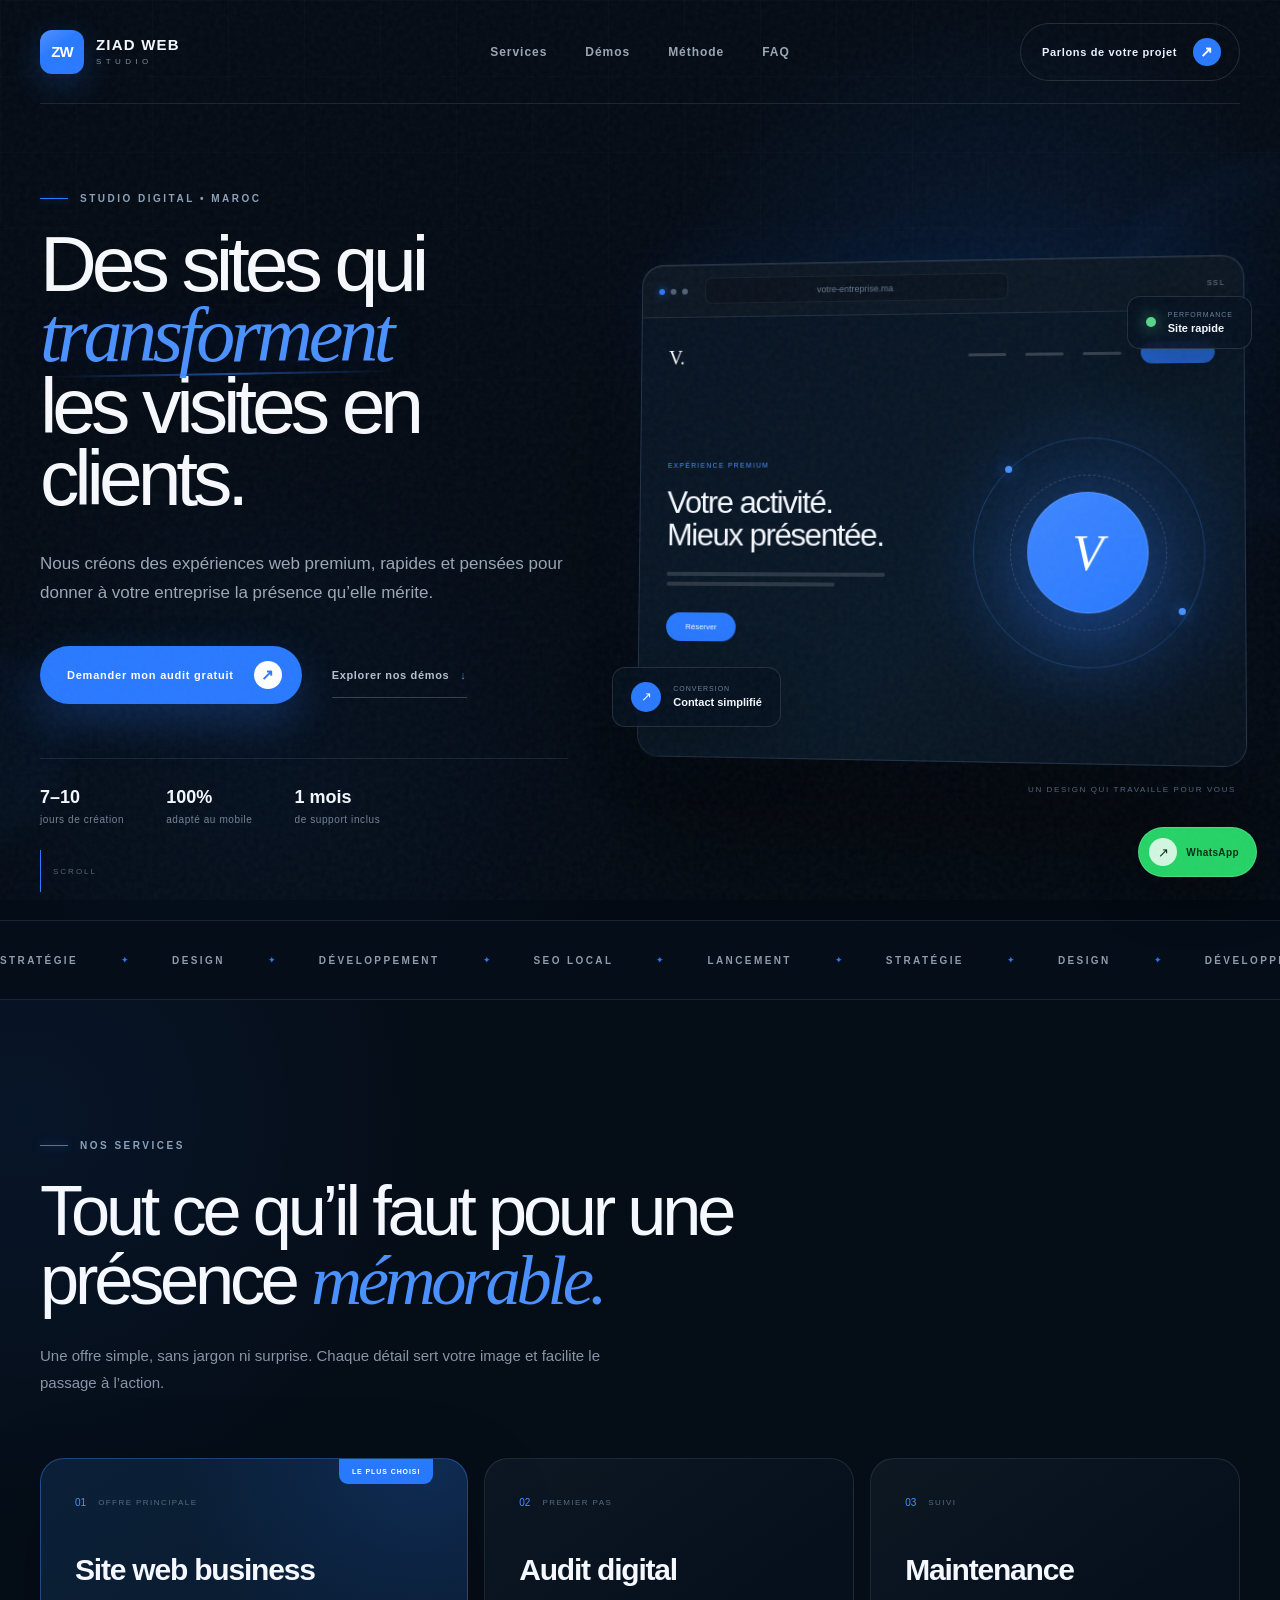
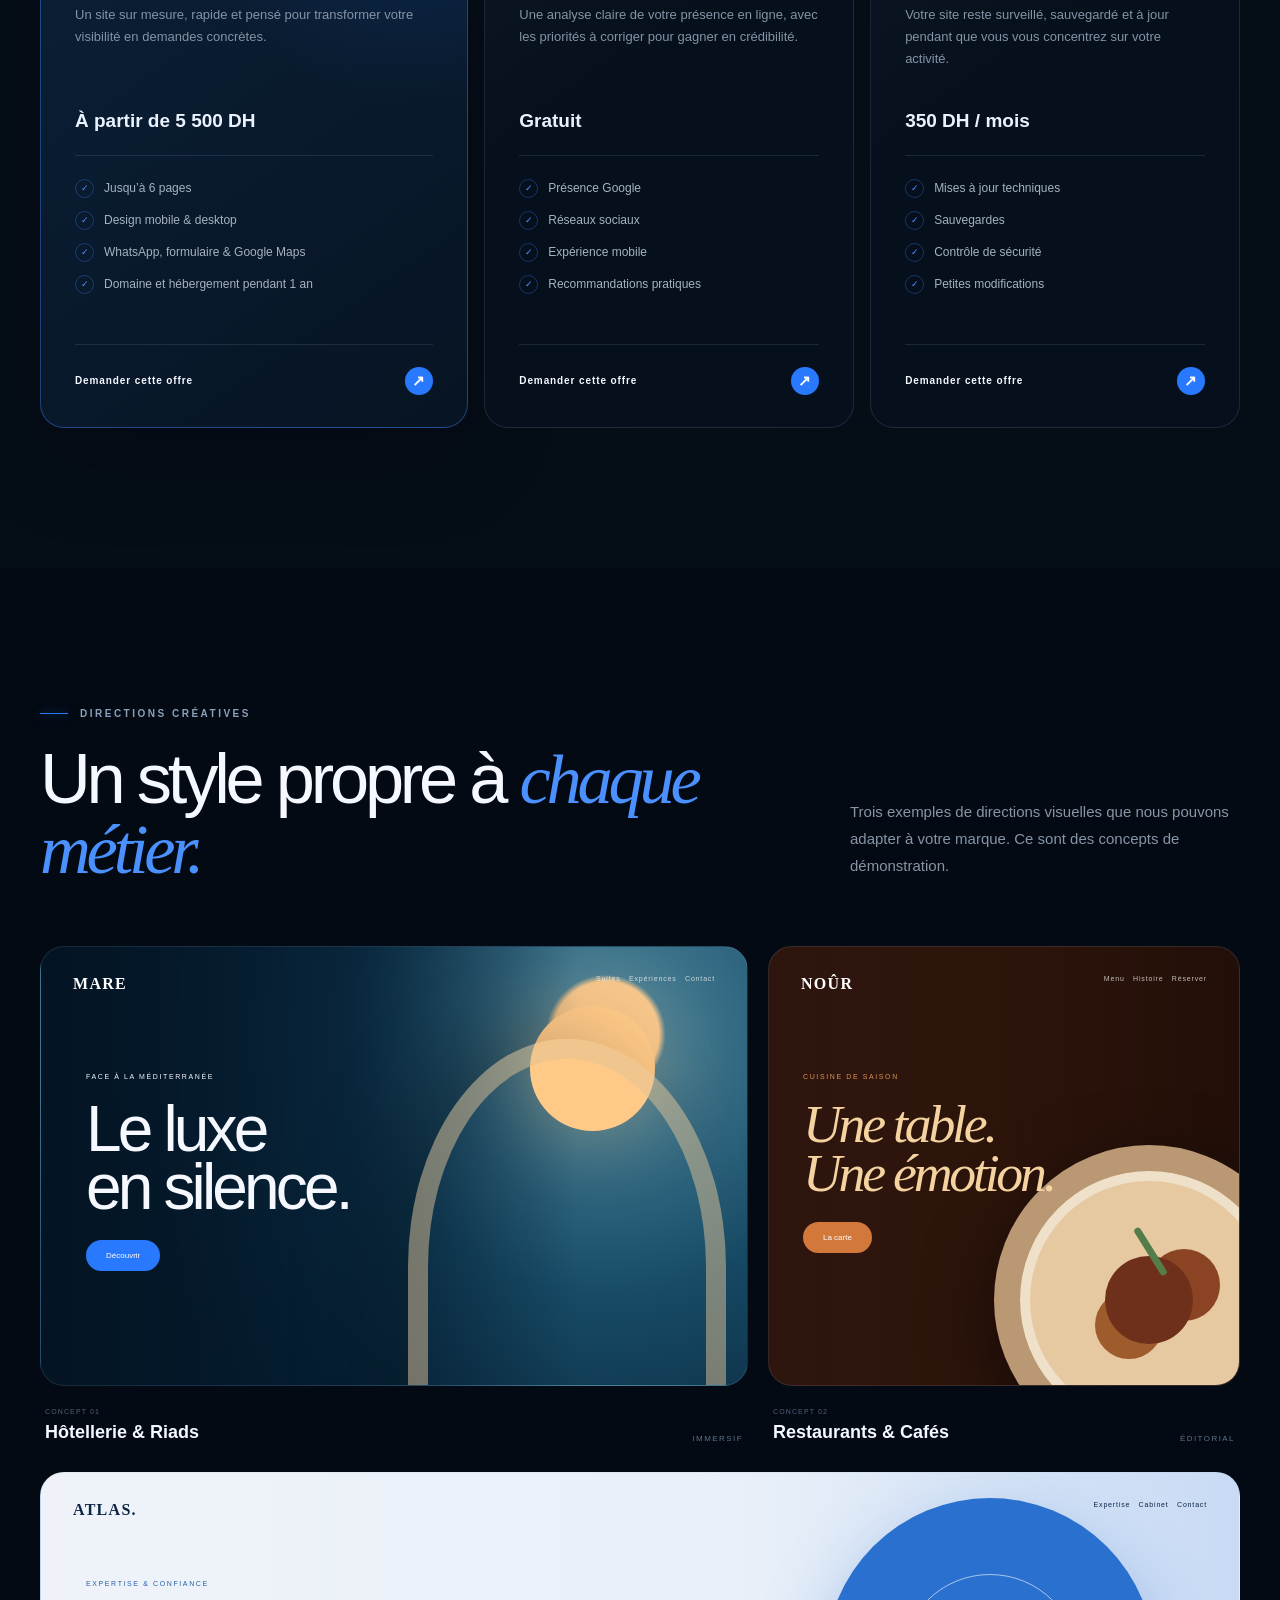
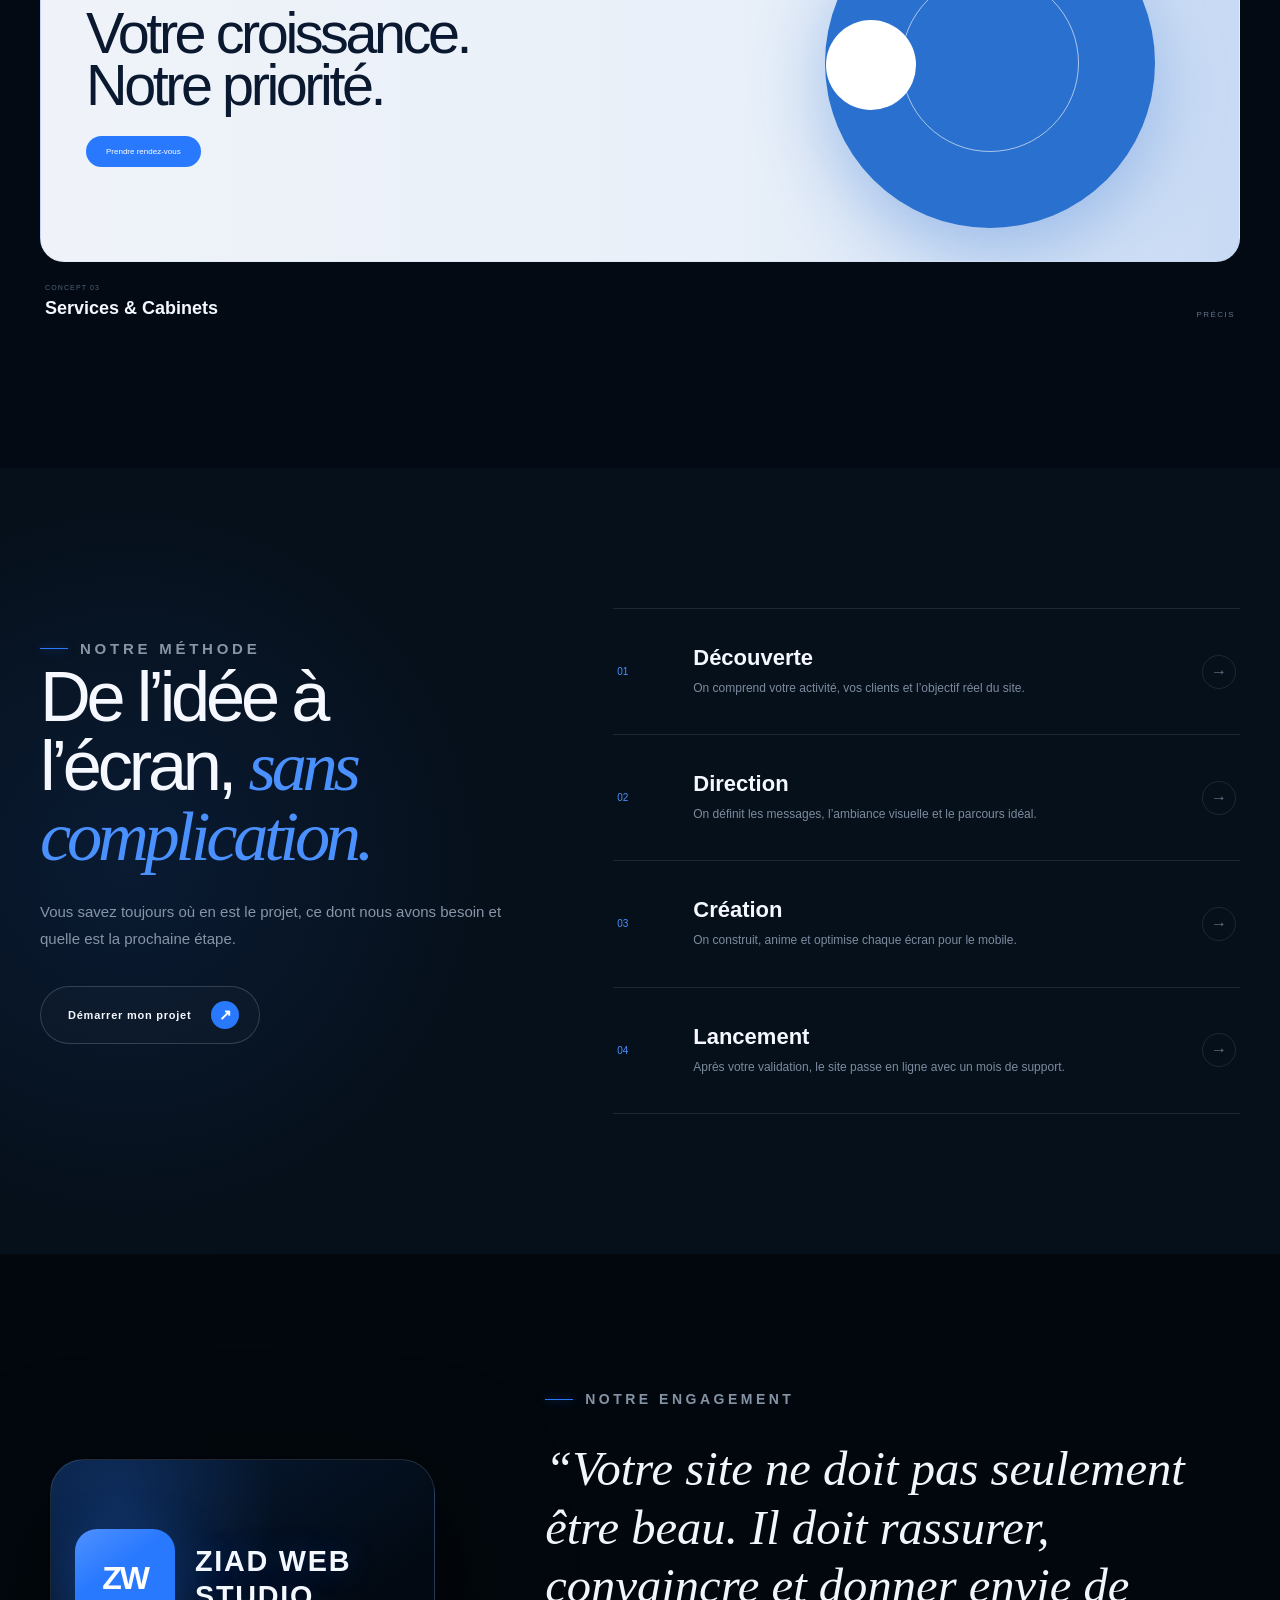
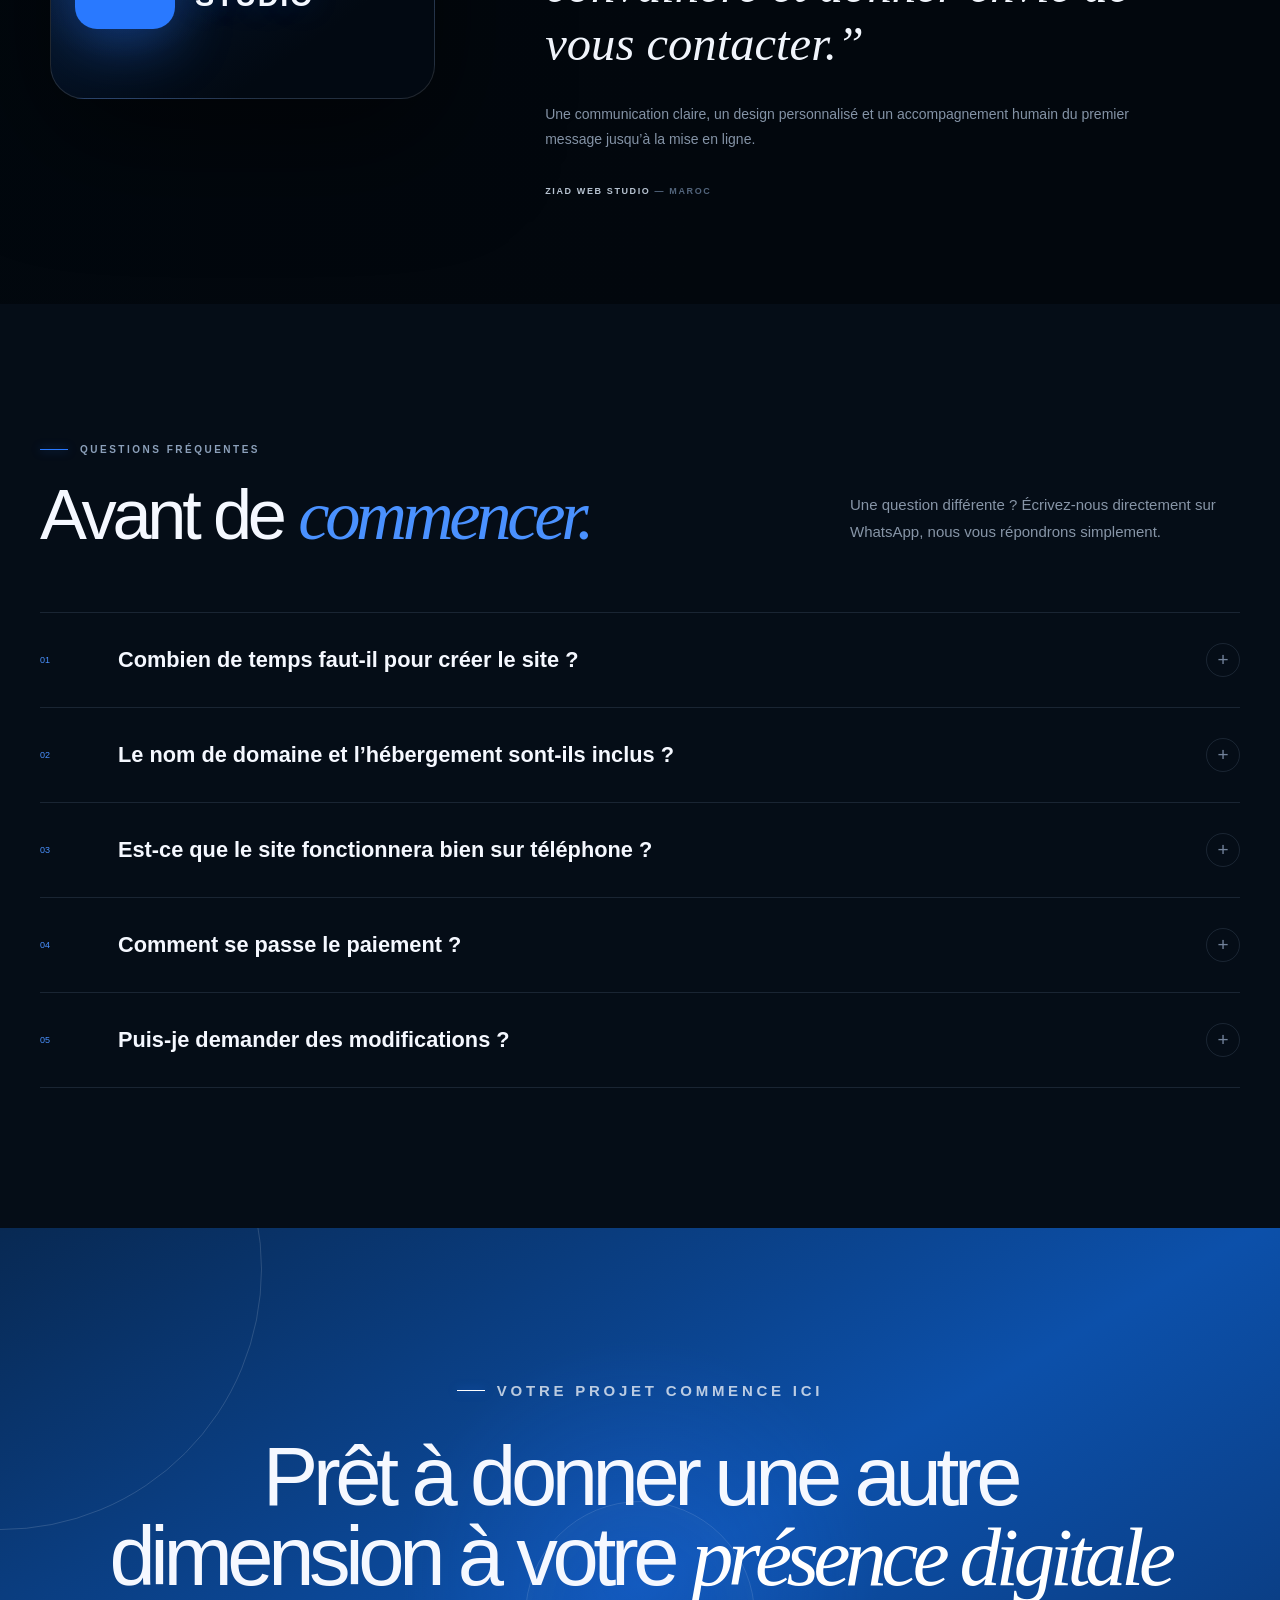
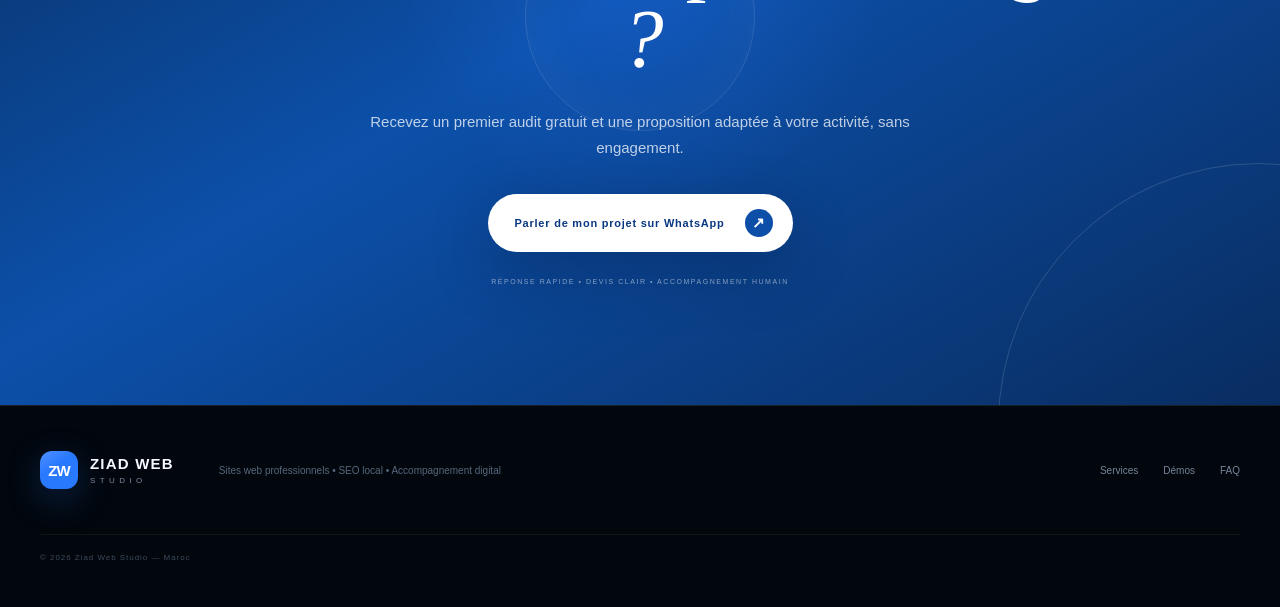
==== commit e70efcf1: "Refresh final logo fit styles" ====
--- a/index.html
+++ b/index.html
@@ -1 +1 @@
-<!DOCTYPE html><html lang="fr"><head><meta charSet="utf-8"/><meta name="viewport" content="width=device-width, initial-scale=1"/><link rel="preload" href="/ziad-web-studio-logo.png" as="image"/><link rel="stylesheet" href="/_next/static/chunks/0_uun347qam1n.css?v=6fa9cde5" data-precedence="next"/><link rel="preload" as="script" fetchPriority="low" href="/_next/static/chunks/15xrurgzs99gv.js"/><script src="/_next/static/chunks/0r8nt2o8muejo.js" async=""></script><script src="/_next/static/chunks/07lhk_q6pmm3r.js" async=""></script><script src="/_next/static/chunks/turbopack-0l2a5lou.xw1r.js" async=""></script><script src="/_next/static/chunks/0dbhjjzl8qfwv.js" async=""></script><title>Ziad Web Studio | Création de sites web au Maroc</title><meta name="description" content="Sites web professionnels, rapides et optimisés pour aider les entreprises marocaines à gagner en visibilité et recevoir plus de demandes."/><meta property="og:title" content="Ziad Web Studio"/><meta property="og:description" content="Des sites qui transforment les visites en clients."/><meta property="og:type" content="website"/><meta name="twitter:card" content="summary"/><meta name="twitter:title" content="Ziad Web Studio"/><meta name="twitter:description" content="Des sites qui transforment les visites en clients."/><link rel="shortcut icon" href="/ziad-web-studio-logo.png"/><link rel="icon" href="/ziad-web-studio-logo.png"/><script src="/_next/static/chunks/03~yq9q893hmn.js" noModule=""></script></head><body><div hidden=""><!--$--><!--/$--></div><main><div class="film-grain" aria-hidden="true"></div><header class="site-header"><a class="brand" href="#top" aria-label="Ziad Web Studio, accueil"><span class="brand-mark">ZW</span><span class="brand-copy"><strong>ZIAD WEB</strong><small>STUDIO</small></span></a><nav class="desktop-nav" aria-label="Navigation principale"><a href="#services">Services</a><a href="#concepts">Démos</a><a href="#process">Méthode</a><a href="#faq">FAQ</a></nav><a class="header-cta" href="https://wa.me/message/FN72XUD3GP5DN1" target="_blank" rel="noreferrer">Parlons de votre projet <span aria-hidden="true" class="arrow">↗</span></a></header><section class="hero" id="top"><div class="hero-orb hero-orb-one" aria-hidden="true"></div><div class="hero-orb hero-orb-two" aria-hidden="true"></div><div class="hero-copy"><p class="eyebrow"><span></span>STUDIO DIGITAL • MAROC</p><h1>Des sites qui<span>transforment</span>les visites en clients.</h1><p class="hero-description">Nous créons des expériences web premium, rapides et pensées pour donner à votre entreprise la présence qu’elle mérite.</p><div class="hero-actions"><a class="button button-primary" href="https://wa.me/message/FN72XUD3GP5DN1" target="_blank" rel="noreferrer">Demander mon audit gratuit <span aria-hidden="true" class="arrow">↗</span></a><a class="text-link" href="#concepts">Explorer nos démos <span aria-hidden="true">↓</span></a></div><div class="hero-trust"><div><strong>7–10</strong><span>jours de création</span></div><div><strong>100%</strong><span>adapté au mobile</span></div><div><strong>1 mois</strong><span>de support inclus</span></div></div></div><div class="hero-stage" aria-label="Aperçu d’un site professionnel"><div class="stage-glow" aria-hidden="true"></div><div class="browser-card"><div class="browser-top"><div class="browser-dots" aria-hidden="true"><span></span><span></span><span></span></div><div class="browser-address">votre-entreprise.ma</div><span class="secure">SSL</span></div><div class="browser-body"><div class="mock-nav"><span class="mock-logo">V.</span><span></span><span></span><span></span><b></b></div><div class="mock-hero"><div class="mock-content"><small>EXPÉRIENCE PREMIUM</small><strong>Votre activité.<br/>Mieux présentée.</strong><i></i><i></i><button type="button" tabindex="-1">Réserver</button></div><div class="mock-visual"><span class="visual-ring ring-one"></span><span class="visual-ring ring-two"></span><span class="visual-core">V</span></div></div></div></div><div class="floating-card floating-card-top"><span class="pulse-dot"></span><div><small>PERFORMANCE</small><strong>Site rapide</strong></div></div><div class="floating-card floating-card-bottom"><span class="message-icon">↗</span><div><small>CONVERSION</small><strong>Contact simplifié</strong></div></div><p class="stage-caption">UN DESIGN QUI TRAVAILLE POUR VOUS</p></div><div class="scroll-cue" aria-hidden="true"><span></span>SCROLL</div></section><section class="ticker" aria-label="Nos expertises"><div class="ticker-track"><span>STRATÉGIE</span><i>✦</i><span>DESIGN</span><i>✦</i><span>DÉVELOPPEMENT</span><i>✦</i><span>SEO LOCAL</span><i>✦</i><span>LANCEMENT</span><i>✦</i><span>STRATÉGIE</span><i>✦</i><span>DESIGN</span><i>✦</i><span>DÉVELOPPEMENT</span><i>✦</i><span>SEO LOCAL</span><i>✦</i><span>LANCEMENT</span><i>✦</i></div></section><section class="section services-section" id="services"><div class="section-heading"><p class="eyebrow"><span></span> NOS SERVICES</p><h2>Tout ce qu’il faut pour une présence <em>mémorable.</em></h2><p>Une offre simple, sans jargon ni surprise. Chaque détail sert votre image et facilite le passage à l’action.</p></div><div class="services-grid"><article class="service-card featured"><span class="popular">LE PLUS CHOISI</span><div class="card-topline"><span>01</span><small>OFFRE PRINCIPALE</small></div><h3>Site web business</h3><p>Un site sur mesure, rapide et pensé pour transformer votre visibilité en demandes concrètes.</p><strong class="service-price">À partir de 5 500 DH</strong><ul><li><span>✓</span>Jusqu’à 6 pages</li><li><span>✓</span>Design mobile &amp; desktop</li><li><span>✓</span>WhatsApp, formulaire &amp; Google Maps</li><li><span>✓</span>Domaine et hébergement pendant 1 an</li></ul><a href="https://wa.me/message/FN72XUD3GP5DN1" target="_blank" rel="noreferrer" aria-label="Demander Site web business">Demander cette offre <span aria-hidden="true" class="arrow">↗</span></a></article><article class="service-card "><div class="card-topline"><span>02</span><small>PREMIER PAS</small></div><h3>Audit digital</h3><p>Une analyse claire de votre présence en ligne, avec les priorités à corriger pour gagner en crédibilité.</p><strong class="service-price">Gratuit</strong><ul><li><span>✓</span>Présence Google</li><li><span>✓</span>Réseaux sociaux</li><li><span>✓</span>Expérience mobile</li><li><span>✓</span>Recommandations pratiques</li></ul><a href="https://wa.me/message/FN72XUD3GP5DN1" target="_blank" rel="noreferrer" aria-label="Demander Audit digital">Demander cette offre <span aria-hidden="true" class="arrow">↗</span></a></article><article class="service-card "><div class="card-topline"><span>03</span><small>SUIVI</small></div><h3>Maintenance</h3><p>Votre site reste surveillé, sauvegardé et à jour pendant que vous vous concentrez sur votre activité.</p><strong class="service-price">350 DH / mois</strong><ul><li><span>✓</span>Mises à jour techniques</li><li><span>✓</span>Sauvegardes</li><li><span>✓</span>Contrôle de sécurité</li><li><span>✓</span>Petites modifications</li></ul><a href="https://wa.me/message/FN72XUD3GP5DN1" target="_blank" rel="noreferrer" aria-label="Demander Maintenance">Demander cette offre <span aria-hidden="true" class="arrow">↗</span></a></article></div></section><section class="section concepts-section" id="concepts"><div class="section-heading horizontal"><div><p class="eyebrow"><span></span> DIRECTIONS CRÉATIVES</p><h2>Un style propre à <em>chaque métier.</em></h2></div><p>Trois exemples de directions visuelles que nous pouvons adapter à votre marque. Ce sont des concepts de démonstration.</p></div><div class="concepts-grid"><article class="concept-card concept-hotel"><div class="concept-browser"><div class="concept-nav"><b>MARE</b><span>Suites   Expériences   Contact</span></div><div class="concept-main"><small>FACE À LA MÉDITERRANÉE</small><strong>Le luxe<br/>en silence.</strong><button type="button" tabindex="-1">Découvrir</button></div><span class="concept-sun"></span><span class="concept-arch"></span></div><div class="concept-meta"><div><small>CONCEPT 01</small><h3>Hôtellerie &amp; Riads</h3></div><span>IMMERSIF</span></div></article><article class="concept-card concept-food"><div class="concept-browser"><div class="concept-nav"><b>NOÛR</b><span>Menu   Histoire   Réserver</span></div><div class="concept-main"><small>CUISINE DE SAISON</small><strong>Une table.<br/>Une émotion.</strong><button type="button" tabindex="-1">La carte</button></div><span class="plate"><i></i><b></b></span></div><div class="concept-meta"><div><small>CONCEPT 02</small><h3>Restaurants &amp; Cafés</h3></div><span>ÉDITORIAL</span></div></article><article class="concept-card concept-service"><div class="concept-browser"><div class="concept-nav"><b>ATLAS.</b><span>Expertise   Cabinet   Contact</span></div><div class="concept-main"><small>EXPERTISE &amp; CONFIANCE</small><strong>Votre croissance.<br/>Notre priorité.</strong><button type="button" tabindex="-1">Prendre rendez-vous</button></div><span class="service-shape shape-a"></span><span class="service-shape shape-b"></span></div><div class="concept-meta"><div><small>CONCEPT 03</small><h3>Services &amp; Cabinets</h3></div><span>PRÉCIS</span></div></article></div></section><section class="section process-section" id="process"><div class="process-intro"><p class="eyebrow"><span></span> NOTRE MÉTHODE</p><h2>De l’idée à l’écran, <em>sans complication.</em></h2><p>Vous savez toujours où en est le projet, ce dont nous avons besoin et quelle est la prochaine étape.</p><a class="button button-outline" href="https://wa.me/message/FN72XUD3GP5DN1" target="_blank" rel="noreferrer">Démarrer mon projet <span aria-hidden="true" class="arrow">↗</span></a></div><div class="process-list"><article><span>01</span><div><h3>Découverte</h3><p>On comprend votre activité, vos clients et l’objectif réel du site.</p></div><i aria-hidden="true">→</i></article><article><span>02</span><div><h3>Direction</h3><p>On définit les messages, l’ambiance visuelle et le parcours idéal.</p></div><i aria-hidden="true">→</i></article><article><span>03</span><div><h3>Création</h3><p>On construit, anime et optimise chaque écran pour le mobile.</p></div><i aria-hidden="true">→</i></article><article><span>04</span><div><h3>Lancement</h3><p>Après votre validation, le site passe en ligne avec un mois de support.</p></div><i aria-hidden="true">→</i></article></div></section><section class="promise-section"><div class="promise-mark"><img src="/ziad-web-studio-logo.png" alt="Logo Ziad Web Studio" width="600" height="600"/></div><div class="promise-copy"><p class="eyebrow"><span></span> NOTRE ENGAGEMENT</p><blockquote>“Votre site ne doit pas seulement être beau. Il doit rassurer, convaincre et donner envie de vous contacter.”</blockquote><p>Une communication claire, un design personnalisé et un accompagnement humain du premier message jusqu’à la mise en ligne.</p><strong>ZIAD WEB STUDIO <small>— MAROC</small></strong></div></section><section class="section faq-section" id="faq"><div class="section-heading horizontal"><div><p class="eyebrow"><span></span> QUESTIONS FRÉQUENTES</p><h2>Avant de <em>commencer.</em></h2></div><p>Une question différente ? Écrivez-nous directement sur WhatsApp, nous vous répondrons simplement.</p></div><div class="faq-list"><details><summary><span>01</span><strong>Combien de temps faut-il pour créer le site ?</strong><i aria-hidden="true">+</i></summary><p>En général, entre 7 et 10 jours après réception des textes, photos et informations nécessaires.</p></details><details><summary><span>02</span><strong>Le nom de domaine et l’hébergement sont-ils inclus ?</strong><i aria-hidden="true">+</i></summary><p>Oui. L’offre principale inclut le nom de domaine, l’hébergement et le certificat SSL pendant la première année.</p></details><details><summary><span>03</span><strong>Est-ce que le site fonctionnera bien sur téléphone ?</strong><i aria-hidden="true">+</i></summary><p>Oui. Chaque page est conçue et vérifiée pour offrir une expérience fluide sur mobile, tablette et ordinateur.</p></details><details><summary><span>04</span><strong>Comment se passe le paiement ?</strong><i aria-hidden="true">+</i></summary><p>Le paiement est divisé en deux : 50 % pour démarrer et 50 % après validation, avant la mise en ligne.</p></details><details><summary><span>05</span><strong>Puis-je demander des modifications ?</strong><i aria-hidden="true">+</i></summary><p>Oui. Les retours sont intégrés pendant la phase de validation. Après le lancement, un mois de support est inclus.</p></details></div></section><section class="final-cta"><div class="cta-orb" aria-hidden="true"></div><p class="eyebrow"><span></span> VOTRE PROJET COMMENCE ICI</p><h2>Prêt à donner une autre dimension à votre <em>présence digitale ?</em></h2><p>Recevez un premier audit gratuit et une proposition adaptée à votre activité, sans engagement.</p><a class="button button-light" href="https://wa.me/message/FN72XUD3GP5DN1" target="_blank" rel="noreferrer">Parler de mon projet sur WhatsApp <span aria-hidden="true" class="arrow">↗</span></a><small>RÉPONSE RAPIDE • DEVIS CLAIR • ACCOMPAGNEMENT HUMAIN</small></section><footer><a class="brand footer-brand" href="#top" aria-label="Retour en haut"><span class="brand-mark">ZW</span><span class="brand-copy"><strong>ZIAD WEB</strong><small>STUDIO</small></span></a><p>Sites web professionnels • SEO local • Accompagnement digital</p><div><a href="#services">Services</a><a href="#concepts">Démos</a><a href="#faq">FAQ</a></div><small>© 2026 Ziad Web Studio — Maroc</small></footer><a class="whatsapp-float" href="https://wa.me/message/FN72XUD3GP5DN1" target="_blank" rel="noreferrer" aria-label="Nous contacter sur WhatsApp"><span aria-hidden="true">↗</span><b>WhatsApp</b></a></main><!--$--><!--/$--><script src="/_next/static/chunks/15xrurgzs99gv.js" id="_R_" async=""></script><script>(self.__next_f=self.__next_f||[]).push([0])</script><script>self.__next_f.push([1,"1:\"$Sreact.fragment\"\n2:I[39756,[\"/_next/static/chunks/0dbhjjzl8qfwv.js\"],\"default\"]\n3:I[37457,[\"/_next/static/chunks/0dbhjjzl8qfwv.js\"],\"default\"]\n15:I[68027,[\"/_next/static/chunks/0dbhjjzl8qfwv.js\"],\"default\",1]\n:HL[\"/_next/static/chunks/0_uun347qam1n.css?v=6fa9cde5\",\"style\"]\n"])</script><script>self.__next_f.push([1,"0:{\"P\":null,\"c\":[\"\",\"\"],\"q\":\"\",\"i\":false,\"f\":[[[\"\",{\"children\":[\"__PAGE__\",{}]},\"$undefined\",\"$undefined\",16],[[\"$\",\"$1\",\"c\",{\"children\":[[[\"$\",\"link\",\"0\",{\"rel\":\"stylesheet\",\"href\":\"/_next/static/chunks/0_uun347qam1n.css?v=6fa9cde5\",\"precedence\":\"next\",\"crossOrigin\":\"$undefined\",\"nonce\":\"$undefined\"}],[\"$\",\"script\",\"script-0\",{\"src\":\"/_next/static/chunks/0dbhjjzl8qfwv.js\",\"async\":true,\"nonce\":\"$undefined\"}]],[\"$\",\"html\",null,{\"lang\":\"fr\",\"children\":[\"$\",\"body\",null,{\"children\":[\"$\",\"$L2\",null,{\"parallelRouterKey\":\"children\",\"error\":\"$undefined\",\"errorStyles\":\"$undefined\",\"errorScripts\":\"$undefined\",\"template\":[\"$\",\"$L3\",null,{}],\"templateStyles\":\"$undefined\",\"templateScripts\":\"$undefined\",\"notFound\":[[[\"$\",\"title\",null,{\"children\":\"404: This page could not be found.\"}],[\"$\",\"div\",null,{\"style\":{\"fontFamily\":\"system-ui,\\\"Segoe UI\\\",Roboto,Helvetica,Arial,sans-serif,\\\"Apple Color Emoji\\\",\\\"Segoe UI Emoji\\\"\",\"height\":\"100vh\",\"textAlign\":\"center\",\"display\":\"flex\",\"flexDirection\":\"column\",\"alignItems\":\"center\",\"justifyContent\":\"center\"},\"children\":[\"$\",\"div\",null,{\"children\":[[\"$\",\"style\",null,{\"dangerouslySetInnerHTML\":{\"__html\":\"body{color:#000;background:#fff;margin:0}.next-error-h1{border-right:1px solid rgba(0,0,0,.3)}@media (prefers-color-scheme:dark){body{color:#fff;background:#000}.next-error-h1{border-right:1px solid rgba(255,255,255,.3)}}\"}}],[\"$\",\"h1\",null,{\"className\":\"next-error-h1\",\"style\":{\"display\":\"inline-block\",\"margin\":\"0 20px 0 0\",\"padding\":\"0 23px 0 0\",\"fontSize\":24,\"fontWeight\":500,\"verticalAlign\":\"top\",\"lineHeight\":\"49px\"},\"children\":404}],[\"$\",\"div\",null,{\"style\":{\"display\":\"inline-block\"},\"children\":[\"$\",\"h2\",null,{\"style\":{\"fontSize\":14,\"fontWeight\":400,\"lineHeight\":\"49px\",\"margin\":0},\"children\":\"This page could not be found.\"}]}]]}]}]],[]],\"forbidden\":\"$undefined\",\"unauthorized\":\"$undefined\"}]}]}]]}],{\"children\":[[\"$\",\"$1\",\"c\",{\"children\":[[\"$\",\"main\",null,{\"children\":[[\"$\",\"div\",null,{\"className\":\"film-grain\",\"aria-hidden\":\"true\"}],[\"$\",\"header\",null,{\"className\":\"site-header\",\"children\":[[\"$\",\"a\",null,{\"className\":\"brand\",\"href\":\"#top\",\"aria-label\":\"Ziad Web Studio, accueil\",\"children\":[[\"$\",\"span\",null,{\"className\":\"brand-mark\",\"children\":\"ZW\"}],[\"$\",\"span\",null,{\"className\":\"brand-copy\",\"children\":[[\"$\",\"strong\",null,{\"children\":\"ZIAD WEB\"}],[\"$\",\"small\",null,{\"children\":\"STUDIO\"}]]}]]}],[\"$\",\"nav\",null,{\"className\":\"desktop-nav\",\"aria-label\":\"Navigation principale\",\"children\":[[\"$\",\"a\",null,{\"href\":\"#services\",\"children\":\"Services\"}],[\"$\",\"a\",null,{\"href\":\"#concepts\",\"children\":\"Démos\"}],[\"$\",\"a\",null,{\"href\":\"#process\",\"children\":\"Méthode\"}],[\"$\",\"a\",null,{\"href\":\"#faq\",\"children\":\"FAQ\"}]]}],[\"$\",\"a\",null,{\"className\":\"header-cta\",\"href\":\"https://wa.me/message/FN72XUD3GP5DN1\",\"target\":\"_blank\",\"rel\":\"noreferrer\",\"children\":[\"Parlons de votre projet \",[\"$\",\"span\",null,{\"aria-hidden\":\"true\",\"className\":\"arrow\",\"children\":\"↗\"}]]}]]}],[\"$\",\"section\",null,{\"className\":\"hero\",\"id\":\"top\",\"children\":[[\"$\",\"div\",null,{\"className\":\"hero-orb hero-orb-one\",\"aria-hidden\":\"true\"}],[\"$\",\"div\",null,{\"className\":\"hero-orb hero-orb-two\",\"aria-hidden\":\"true\"}],[\"$\",\"div\",null,{\"className\":\"hero-copy\",\"children\":[[\"$\",\"p\",null,{\"className\":\"eyebrow\",\"children\":[[\"$\",\"span\",null,{}],\"STUDIO DIGITAL • MAROC\"]}],[\"$\",\"h1\",null,{\"children\":[\"Des sites qui\",[\"$\",\"span\",null,{\"children\":\"transforment\"}],\"les visites en clients.\"]}],[\"$\",\"p\",null,{\"className\":\"hero-description\",\"children\":\"Nous créons des expériences web premium, rapides et pensées pour donner à votre entreprise la présence qu’elle mérite.\"}],[\"$\",\"div\",null,{\"className\":\"hero-actions\",\"children\":[[\"$\",\"a\",null,{\"className\":\"button button-primary\",\"href\":\"https://wa.me/message/FN72XUD3GP5DN1\",\"target\":\"_blank\",\"rel\":\"noreferrer\",\"children\":[\"Demander mon audit gratuit \",[\"$\",\"span\",null,{\"aria-hidden\":\"true\",\"className\":\"arrow\",\"children\":\"↗\"}]]}],[\"$\",\"a\",null,{\"className\":\"text-link\",\"href\":\"#concepts\",\"children\":[\"Explorer nos démos \",[\"$\",\"span\",null,{\"aria-hidden\":\"true\",\"children\":\"↓\"}]]}]]}],[\"$\",\"div\",null,{\"className\":\"hero-trust\",\"children\":[[\"$\",\"div\",null,{\"children\":[[\"$\",\"strong\",null,{\"children\":\"7–10\"}],[\"$\",\"span\",null,{\"children\":\"jours de création\"}]]}],[\"$\",\"div\",null,{\"children\":[[\"$\",\"strong\",null,{\"children\":\"100%\"}],[\"$\",\"span\",null,{\"children\":\"adapté au mobile\"}]]}],[\"$\",\"div\",null,{\"children\":[[\"$\",\"strong\",null,{\"children\":\"1 mois\"}],[\"$\",\"span\",null,{\"children\":\"de support inclus\"}]]}]]}]]}],[\"$\",\"div\",null,{\"className\":\"hero-stage\",\"aria-label\":\"Aperçu d’un site professionnel\",\"children\":[[\"$\",\"div\",null,{\"className\":\"stage-glow\",\"aria-hidden\":\"true\"}],[\"$\",\"div\",null,{\"className\":\"browser-card\",\"children\":[[\"$\",\"div\",null,{\"className\":\"browser-top\",\"children\":[[\"$\",\"div\",null,{\"className\":\"browser-dots\",\"aria-hidden\":\"true\",\"children\":[[\"$\",\"span\",null,{}],[\"$\",\"span\",null,{}],[\"$\",\"span\",null,{}]]}],[\"$\",\"div\",null,{\"className\":\"browser-address\",\"children\":\"votre-entreprise.ma\"}],\"$L4\"]}],\"$L5\"]}],\"$L6\",\"$L7\",\"$L8\"]}],\"$L9\"]}],\"$La\",\"$Lb\",\"$Lc\",\"$Ld\",\"$Le\",\"$Lf\",\"$L10\",\"$L11\",\"$L12\"]}],null,\"$L13\"]}],{},null,false,null]},null,false,null],\"$L14\",false]],\"m\":\"$undefined\",\"G\":[\"$15\",[\"$L16\"]],\"S\":true,\"h\":null,\"s\":\"$undefined\",\"l\":\"$undefined\",\"p\":\"$undefined\",\"d\":\"$undefined\",\"b\":\"ULNRgQ26FmHu7yK6DYpi5\"}\n"])</script><script>self.__next_f.push([1,"17:I[97367,[\"/_next/static/chunks/0dbhjjzl8qfwv.js\"],\"OutletBoundary\"]\n18:\"$Sreact.suspense\"\n1a:I[97367,[\"/_next/static/chunks/0dbhjjzl8qfwv.js\"],\"ViewportBoundary\"]\n1c:I[97367,[\"/_next/static/chunks/0dbhjjzl8qfwv.js\"],\"MetadataBoundary\"]\n:HL[\"/ziad-web-studio-logo.png\",\"image\"]\n4:[\"$\",\"span\",null,{\"className\":\"secure\",\"children\":\"SSL\"}]\n5:[\"$\",\"div\",null,{\"className\":\"browser-body\",\"children\":[[\"$\",\"div\",null,{\"className\":\"mock-nav\",\"children\":[[\"$\",\"span\",null,{\"className\":\"mock-logo\",\"children\":\"V.\"}],[\"$\",\"span\",null,{}],[\"$\",\"span\",null,{}],[\"$\",\"span\",null,{}],[\"$\",\"b\",null,{}]]}],[\"$\",\"div\",null,{\"className\":\"mock-hero\",\"children\":[[\"$\",\"div\",null,{\"className\":\"mock-content\",\"children\":[[\"$\",\"small\",null,{\"children\":\"EXPÉRIENCE PREMIUM\"}],[\"$\",\"strong\",null,{\"children\":[\"Votre activité.\",[\"$\",\"br\",null,{}],\"Mieux présentée.\"]}],[\"$\",\"i\",null,{}],[\"$\",\"i\",null,{}],[\"$\",\"button\",null,{\"type\":\"button\",\"tabIndex\":-1,\"children\":\"Réserver\"}]]}],[\"$\",\"div\",null,{\"className\":\"mock-visual\",\"children\":[[\"$\",\"span\",null,{\"className\":\"visual-ring ring-one\"}],[\"$\",\"span\",null,{\"className\":\"visual-ring ring-two\"}],[\"$\",\"span\",null,{\"className\":\"visual-core\",\"children\":\"V\"}]]}]]}]]}]\n6:[\"$\",\"div\",null,{\"className\":\"floating-card floating-card-top\",\"children\":[[\"$\",\"span\",null,{\"className\":\"pulse-dot\"}],[\"$\",\"div\",null,{\"children\":[[\"$\",\"small\",null,{\"children\":\"PERFORMANCE\"}],[\"$\",\"strong\",null,{\"children\":\"Site rapide\"}]]}]]}]\n7:[\"$\",\"div\",null,{\"className\":\"floating-card floating-card-bottom\",\"children\":[[\"$\",\"span\",null,{\"className\":\"message-icon\",\"children\":\"↗\"}],[\"$\",\"div\",null,{\"children\":[[\"$\",\"small\",null,{\"children\":\"CONVERSION\"}],[\"$\",\"strong\",null,{\"children\":\"Contact simplifié\"}]]}]]}]\n8:[\"$\",\"p\",null,{\"className\":\"stage-caption\",\"children\":\"UN DESIGN QUI TRAVAILLE POUR VOUS\"}]\n9:[\"$\",\"div\",null,{\"className\":\"scroll-cue\",\"aria-hidden\":\"true\",\"children\":[[\"$\",\"span\",null,{}],\"SCROLL\"]}]\na:[\"$\",\"section\",null,{\"className\":\"ticker\",\"aria-label\":\"Nos expertises\",\"children\":[\"$\",\"div\",null,{\"className\":\"ticker-track\",\"children\":[[\"$\",\"span\",null,{\"children\":\"STRATÉGIE\"}],[\"$\",\"i\",null,{\"children\":\"✦\"}],[\"$\",\"span\",null,{\"children\":\"DESIGN\"}],[\"$\",\"i\",null,{\"children\":\"✦\"}],[\"$\",\"span\",null,{\"children\":\"DÉVELOPPEMENT\"}],[\"$\",\"i\",null,{\"children\":\"✦\"}],[\"$\",\"span\",null,{\"children\":\"SEO LOCAL\"}],[\"$\",\"i\",null,{\"children\":\"✦\"}],[\"$\",\"span\",null,{\"children\":\"LANCEMENT\"}],[\"$\",\"i\",null,{\"children\":\"✦\"}],[\"$\",\"span\",null,{\"children\":\"STRATÉGIE\"}],[\"$\",\"i\",null,{\"children\":\"✦\"}],[\"$\",\"span\",null,{\"children\":\"DESIGN\"}],[\"$\",\"i\",null,{\"children\":\"✦\"}],[\"$\",\"span\",null,{\"children\":\"DÉVELOPPEMENT\"}],[\"$\",\"i\",null,{\"children\":\"✦\"}],[\"$\",\"span\",null,{\"children\":\"SEO LOCAL\"}],[\"$\",\"i\",null,{\"children\":\"✦\"}],[\"$\",\"span\",null,{\"children\":\"LANCEMENT\"}],[\"$\",\"i\",null,{\"children\":\"✦\"}]]}]}]\n"])</script><script>self.__next_f.push([1,"b:[\"$\",\"section\",null,{\"className\":\"section services-section\",\"id\":\"services\",\"children\":[[\"$\",\"div\",null,{\"className\":\"section-heading\",\"children\":[[\"$\",\"p\",null,{\"className\":\"eyebrow\",\"children\":[[\"$\",\"span\",null,{}],\" NOS SERVICES\"]}],[\"$\",\"h2\",null,{\"children\":[\"Tout ce qu’il faut pour une présence \",[\"$\",\"em\",null,{\"children\":\"mémorable.\"}]]}],[\"$\",\"p\",null,{\"children\":\"Une offre simple, sans jargon ni surprise. Chaque détail sert votre image et facilite le passage à l’action.\"}]]}],[\"$\",\"div\",null,{\"className\":\"services-grid\",\"children\":[[\"$\",\"article\",\"01\",{\"className\":\"service-card featured\",\"children\":[[\"$\",\"span\",null,{\"className\":\"popular\",\"children\":\"LE PLUS CHOISI\"}],[\"$\",\"div\",null,{\"className\":\"card-topline\",\"children\":[[\"$\",\"span\",null,{\"children\":\"01\"}],[\"$\",\"small\",null,{\"children\":\"OFFRE PRINCIPALE\"}]]}],[\"$\",\"h3\",null,{\"children\":\"Site web business\"}],[\"$\",\"p\",null,{\"children\":\"Un site sur mesure, rapide et pensé pour transformer votre visibilité en demandes concrètes.\"}],[\"$\",\"strong\",null,{\"className\":\"service-price\",\"children\":\"À partir de 5 500 DH\"}],[\"$\",\"ul\",null,{\"children\":[[\"$\",\"li\",\"Jusqu’à 6 pages\",{\"children\":[[\"$\",\"span\",null,{\"children\":\"✓\"}],\"Jusqu’à 6 pages\"]}],[\"$\",\"li\",\"Design mobile \u0026 desktop\",{\"children\":[[\"$\",\"span\",null,{\"children\":\"✓\"}],\"Design mobile \u0026 desktop\"]}],[\"$\",\"li\",\"WhatsApp, formulaire \u0026 Google Maps\",{\"children\":[[\"$\",\"span\",null,{\"children\":\"✓\"}],\"WhatsApp, formulaire \u0026 Google Maps\"]}],[\"$\",\"li\",\"Domaine et hébergement pendant 1 an\",{\"children\":[[\"$\",\"span\",null,{\"children\":\"✓\"}],\"Domaine et hébergement pendant 1 an\"]}]]}],[\"$\",\"a\",null,{\"href\":\"https://wa.me/message/FN72XUD3GP5DN1\",\"target\":\"_blank\",\"rel\":\"noreferrer\",\"aria-label\":\"Demander Site web business\",\"children\":[\"Demander cette offre \",[\"$\",\"span\",null,{\"aria-hidden\":\"true\",\"className\":\"arrow\",\"children\":\"↗\"}]]}]]}],[\"$\",\"article\",\"02\",{\"className\":\"service-card \",\"children\":[false,[\"$\",\"div\",null,{\"className\":\"card-topline\",\"children\":[[\"$\",\"span\",null,{\"children\":\"02\"}],[\"$\",\"small\",null,{\"children\":\"PREMIER PAS\"}]]}],[\"$\",\"h3\",null,{\"children\":\"Audit digital\"}],[\"$\",\"p\",null,{\"children\":\"Une analyse claire de votre présence en ligne, avec les priorités à corriger pour gagner en crédibilité.\"}],[\"$\",\"strong\",null,{\"className\":\"service-price\",\"children\":\"Gratuit\"}],[\"$\",\"ul\",null,{\"children\":[[\"$\",\"li\",\"Présence Google\",{\"children\":[[\"$\",\"span\",null,{\"children\":\"✓\"}],\"Présence Google\"]}],[\"$\",\"li\",\"Réseaux sociaux\",{\"children\":[[\"$\",\"span\",null,{\"children\":\"✓\"}],\"Réseaux sociaux\"]}],[\"$\",\"li\",\"Expérience mobile\",{\"children\":[[\"$\",\"span\",null,{\"children\":\"✓\"}],\"Expérience mobile\"]}],[\"$\",\"li\",\"Recommandations pratiques\",{\"children\":[[\"$\",\"span\",null,{\"children\":\"✓\"}],\"Recommandations pratiques\"]}]]}],[\"$\",\"a\",null,{\"href\":\"https://wa.me/message/FN72XUD3GP5DN1\",\"target\":\"_blank\",\"rel\":\"noreferrer\",\"aria-label\":\"Demander Audit digital\",\"children\":[\"Demander cette offre \",[\"$\",\"span\",null,{\"aria-hidden\":\"true\",\"className\":\"arrow\",\"children\":\"↗\"}]]}]]}],[\"$\",\"article\",\"03\",{\"className\":\"service-card \",\"children\":[false,[\"$\",\"div\",null,{\"className\":\"card-topline\",\"children\":[[\"$\",\"span\",null,{\"children\":\"03\"}],[\"$\",\"small\",null,{\"children\":\"SUIVI\"}]]}],[\"$\",\"h3\",null,{\"children\":\"Maintenance\"}],[\"$\",\"p\",null,{\"children\":\"Votre site reste surveillé, sauvegardé et à jour pendant que vous vous concentrez sur votre activité.\"}],[\"$\",\"strong\",null,{\"className\":\"service-price\",\"children\":\"350 DH / mois\"}],[\"$\",\"ul\",null,{\"children\":[[\"$\",\"li\",\"Mises à jour techniques\",{\"children\":[[\"$\",\"span\",null,{\"children\":\"✓\"}],\"Mises à jour techniques\"]}],[\"$\",\"li\",\"Sauvegardes\",{\"children\":[[\"$\",\"span\",null,{\"children\":\"✓\"}],\"Sauvegardes\"]}],[\"$\",\"li\",\"Contrôle de sécurité\",{\"children\":[[\"$\",\"span\",null,{\"children\":\"✓\"}],\"Contrôle de sécurité\"]}],[\"$\",\"li\",\"Petites modifications\",{\"children\":[[\"$\",\"span\",null,{\"children\":\"✓\"}],\"Petites modifications\"]}]]}],[\"$\",\"a\",null,{\"href\":\"https://wa.me/message/FN72XUD3GP5DN1\",\"target\":\"_blank\",\"rel\":\"noreferrer\",\"aria-label\":\"Demander Maintenance\",\"children\":[\"Demander cette offre \",[\"$\",\"span\",null,{\"aria-hidden\":\"true\",\"className\":\"arrow\",\"children\":\"↗\"}]]}]]}]]}]]}]\n"])</script><script>self.__next_f.push([1,"c:[\"$\",\"section\",null,{\"className\":\"section concepts-section\",\"id\":\"concepts\",\"children\":[[\"$\",\"div\",null,{\"className\":\"section-heading horizontal\",\"children\":[[\"$\",\"div\",null,{\"children\":[[\"$\",\"p\",null,{\"className\":\"eyebrow\",\"children\":[[\"$\",\"span\",null,{}],\" DIRECTIONS CRÉATIVES\"]}],[\"$\",\"h2\",null,{\"children\":[\"Un style propre à \",[\"$\",\"em\",null,{\"children\":\"chaque métier.\"}]]}]]}],[\"$\",\"p\",null,{\"children\":\"Trois exemples de directions visuelles que nous pouvons adapter à votre marque. Ce sont des concepts de démonstration.\"}]]}],[\"$\",\"div\",null,{\"className\":\"concepts-grid\",\"children\":[[\"$\",\"article\",null,{\"className\":\"concept-card concept-hotel\",\"children\":[[\"$\",\"div\",null,{\"className\":\"concept-browser\",\"children\":[[\"$\",\"div\",null,{\"className\":\"concept-nav\",\"children\":[[\"$\",\"b\",null,{\"children\":\"MARE\"}],[\"$\",\"span\",null,{\"children\":\"Suites   Expériences   Contact\"}]]}],[\"$\",\"div\",null,{\"className\":\"concept-main\",\"children\":[[\"$\",\"small\",null,{\"children\":\"FACE À LA MÉDITERRANÉE\"}],[\"$\",\"strong\",null,{\"children\":[\"Le luxe\",[\"$\",\"br\",null,{}],\"en silence.\"]}],[\"$\",\"button\",null,{\"type\":\"button\",\"tabIndex\":-1,\"children\":\"Découvrir\"}]]}],[\"$\",\"span\",null,{\"className\":\"concept-sun\"}],[\"$\",\"span\",null,{\"className\":\"concept-arch\"}]]}],[\"$\",\"div\",null,{\"className\":\"concept-meta\",\"children\":[[\"$\",\"div\",null,{\"children\":[[\"$\",\"small\",null,{\"children\":\"CONCEPT 01\"}],[\"$\",\"h3\",null,{\"children\":\"Hôtellerie \u0026 Riads\"}]]}],[\"$\",\"span\",null,{\"children\":\"IMMERSIF\"}]]}]]}],[\"$\",\"article\",null,{\"className\":\"concept-card concept-food\",\"children\":[[\"$\",\"div\",null,{\"className\":\"concept-browser\",\"children\":[[\"$\",\"div\",null,{\"className\":\"concept-nav\",\"children\":[[\"$\",\"b\",null,{\"children\":\"NOÛR\"}],[\"$\",\"span\",null,{\"children\":\"Menu   Histoire   Réserver\"}]]}],[\"$\",\"div\",null,{\"className\":\"concept-main\",\"children\":[[\"$\",\"small\",null,{\"children\":\"CUISINE DE SAISON\"}],[\"$\",\"strong\",null,{\"children\":[\"Une table.\",[\"$\",\"br\",null,{}],\"Une émotion.\"]}],[\"$\",\"button\",null,{\"type\":\"button\",\"tabIndex\":-1,\"children\":\"La carte\"}]]}],[\"$\",\"span\",null,{\"className\":\"plate\",\"children\":[[\"$\",\"i\",null,{}],[\"$\",\"b\",null,{}]]}]]}],[\"$\",\"div\",null,{\"className\":\"concept-meta\",\"children\":[[\"$\",\"div\",null,{\"children\":[[\"$\",\"small\",null,{\"children\":\"CONCEPT 02\"}],[\"$\",\"h3\",null,{\"children\":\"Restaurants \u0026 Cafés\"}]]}],[\"$\",\"span\",null,{\"children\":\"ÉDITORIAL\"}]]}]]}],[\"$\",\"article\",null,{\"className\":\"concept-card concept-service\",\"children\":[[\"$\",\"div\",null,{\"className\":\"concept-browser\",\"children\":[[\"$\",\"div\",null,{\"className\":\"concept-nav\",\"children\":[[\"$\",\"b\",null,{\"children\":\"ATLAS.\"}],[\"$\",\"span\",null,{\"children\":\"Expertise   Cabinet   Contact\"}]]}],[\"$\",\"div\",null,{\"className\":\"concept-main\",\"children\":[[\"$\",\"small\",null,{\"children\":\"EXPERTISE \u0026 CONFIANCE\"}],[\"$\",\"strong\",null,{\"children\":[\"Votre croissance.\",[\"$\",\"br\",null,{}],\"Notre priorité.\"]}],[\"$\",\"button\",null,{\"type\":\"button\",\"tabIndex\":-1,\"children\":\"Prendre rendez-vous\"}]]}],[\"$\",\"span\",null,{\"className\":\"service-shape shape-a\"}],[\"$\",\"span\",null,{\"className\":\"service-shape shape-b\"}]]}],[\"$\",\"div\",null,{\"className\":\"concept-meta\",\"children\":[[\"$\",\"div\",null,{\"children\":[[\"$\",\"small\",null,{\"children\":\"CONCEPT 03\"}],[\"$\",\"h3\",null,{\"children\":\"Services \u0026 Cabinets\"}]]}],[\"$\",\"span\",null,{\"children\":\"PRÉCIS\"}]]}]]}]]}]]}]\n"])</script><script>self.__next_f.push([1,"d:[\"$\",\"section\",null,{\"className\":\"section process-section\",\"id\":\"process\",\"children\":[[\"$\",\"div\",null,{\"className\":\"process-intro\",\"children\":[[\"$\",\"p\",null,{\"className\":\"eyebrow\",\"children\":[[\"$\",\"span\",null,{}],\" NOTRE MÉTHODE\"]}],[\"$\",\"h2\",null,{\"children\":[\"De l’idée à l’écran, \",[\"$\",\"em\",null,{\"children\":\"sans complication.\"}]]}],[\"$\",\"p\",null,{\"children\":\"Vous savez toujours où en est le projet, ce dont nous avons besoin et quelle est la prochaine étape.\"}],[\"$\",\"a\",null,{\"className\":\"button button-outline\",\"href\":\"https://wa.me/message/FN72XUD3GP5DN1\",\"target\":\"_blank\",\"rel\":\"noreferrer\",\"children\":[\"Démarrer mon projet \",[\"$\",\"span\",null,{\"aria-hidden\":\"true\",\"className\":\"arrow\",\"children\":\"↗\"}]]}]]}],[\"$\",\"div\",null,{\"className\":\"process-list\",\"children\":[[\"$\",\"article\",\"01\",{\"children\":[[\"$\",\"span\",null,{\"children\":\"01\"}],[\"$\",\"div\",null,{\"children\":[[\"$\",\"h3\",null,{\"children\":\"Découverte\"}],[\"$\",\"p\",null,{\"children\":\"On comprend votre activité, vos clients et l’objectif réel du site.\"}]]}],[\"$\",\"i\",null,{\"aria-hidden\":\"true\",\"children\":\"→\"}]]}],[\"$\",\"article\",\"02\",{\"children\":[[\"$\",\"span\",null,{\"children\":\"02\"}],[\"$\",\"div\",null,{\"children\":[[\"$\",\"h3\",null,{\"children\":\"Direction\"}],[\"$\",\"p\",null,{\"children\":\"On définit les messages, l’ambiance visuelle et le parcours idéal.\"}]]}],[\"$\",\"i\",null,{\"aria-hidden\":\"true\",\"children\":\"→\"}]]}],[\"$\",\"article\",\"03\",{\"children\":[[\"$\",\"span\",null,{\"children\":\"03\"}],[\"$\",\"div\",null,{\"children\":[[\"$\",\"h3\",null,{\"children\":\"Création\"}],[\"$\",\"p\",null,{\"children\":\"On construit, anime et optimise chaque écran pour le mobile.\"}]]}],[\"$\",\"i\",null,{\"aria-hidden\":\"true\",\"children\":\"→\"}]]}],[\"$\",\"article\",\"04\",{\"children\":[[\"$\",\"span\",null,{\"children\":\"04\"}],[\"$\",\"div\",null,{\"children\":[[\"$\",\"h3\",null,{\"children\":\"Lancement\"}],[\"$\",\"p\",null,{\"children\":\"Après votre validation, le site passe en ligne avec un mois de support.\"}]]}],[\"$\",\"i\",null,{\"aria-hidden\":\"true\",\"children\":\"→\"}]]}]]}]]}]\n"])</script><script>self.__next_f.push([1,"e:[\"$\",\"section\",null,{\"className\":\"promise-section\",\"children\":[[\"$\",\"div\",null,{\"className\":\"promise-mark\",\"children\":[\"$\",\"img\",null,{\"src\":\"/ziad-web-studio-logo.png\",\"alt\":\"Logo Ziad Web Studio\",\"width\":\"600\",\"height\":\"600\"}]}],[\"$\",\"div\",null,{\"className\":\"promise-copy\",\"children\":[[\"$\",\"p\",null,{\"className\":\"eyebrow\",\"children\":[[\"$\",\"span\",null,{}],\" NOTRE ENGAGEMENT\"]}],[\"$\",\"blockquote\",null,{\"children\":\"“Votre site ne doit pas seulement être beau. Il doit rassurer, convaincre et donner envie de vous contacter.”\"}],[\"$\",\"p\",null,{\"children\":\"Une communication claire, un design personnalisé et un accompagnement humain du premier message jusqu’à la mise en ligne.\"}],[\"$\",\"strong\",null,{\"children\":[\"ZIAD WEB STUDIO \",[\"$\",\"small\",null,{\"children\":\"— MAROC\"}]]}]]}]]}]\n"])</script><script>self.__next_f.push([1,"f:[\"$\",\"section\",null,{\"className\":\"section faq-section\",\"id\":\"faq\",\"children\":[[\"$\",\"div\",null,{\"className\":\"section-heading horizontal\",\"children\":[[\"$\",\"div\",null,{\"children\":[[\"$\",\"p\",null,{\"className\":\"eyebrow\",\"children\":[[\"$\",\"span\",null,{}],\" QUESTIONS FRÉQUENTES\"]}],[\"$\",\"h2\",null,{\"children\":[\"Avant de \",[\"$\",\"em\",null,{\"children\":\"commencer.\"}]]}]]}],[\"$\",\"p\",null,{\"children\":\"Une question différente ? Écrivez-nous directement sur WhatsApp, nous vous répondrons simplement.\"}]]}],[\"$\",\"div\",null,{\"className\":\"faq-list\",\"children\":[[\"$\",\"details\",\"Combien de temps faut-il pour créer le site ?\",{\"children\":[[\"$\",\"summary\",null,{\"children\":[[\"$\",\"span\",null,{\"children\":\"01\"}],[\"$\",\"strong\",null,{\"children\":\"Combien de temps faut-il pour créer le site ?\"}],[\"$\",\"i\",null,{\"aria-hidden\":\"true\",\"children\":\"+\"}]]}],[\"$\",\"p\",null,{\"children\":\"En général, entre 7 et 10 jours après réception des textes, photos et informations nécessaires.\"}]]}],[\"$\",\"details\",\"Le nom de domaine et l’hébergement sont-ils inclus ?\",{\"children\":[[\"$\",\"summary\",null,{\"children\":[[\"$\",\"span\",null,{\"children\":\"02\"}],[\"$\",\"strong\",null,{\"children\":\"Le nom de domaine et l’hébergement sont-ils inclus ?\"}],[\"$\",\"i\",null,{\"aria-hidden\":\"true\",\"children\":\"+\"}]]}],[\"$\",\"p\",null,{\"children\":\"Oui. L’offre principale inclut le nom de domaine, l’hébergement et le certificat SSL pendant la première année.\"}]]}],[\"$\",\"details\",\"Est-ce que le site fonctionnera bien sur téléphone ?\",{\"children\":[[\"$\",\"summary\",null,{\"children\":[[\"$\",\"span\",null,{\"children\":\"03\"}],[\"$\",\"strong\",null,{\"children\":\"Est-ce que le site fonctionnera bien sur téléphone ?\"}],[\"$\",\"i\",null,{\"aria-hidden\":\"true\",\"children\":\"+\"}]]}],[\"$\",\"p\",null,{\"children\":\"Oui. Chaque page est conçue et vérifiée pour offrir une expérience fluide sur mobile, tablette et ordinateur.\"}]]}],[\"$\",\"details\",\"Comment se passe le paiement ?\",{\"children\":[[\"$\",\"summary\",null,{\"children\":[[\"$\",\"span\",null,{\"children\":\"04\"}],[\"$\",\"strong\",null,{\"children\":\"Comment se passe le paiement ?\"}],[\"$\",\"i\",null,{\"aria-hidden\":\"true\",\"children\":\"+\"}]]}],[\"$\",\"p\",null,{\"children\":\"Le paiement est divisé en deux : 50 % pour démarrer et 50 % après validation, avant la mise en ligne.\"}]]}],[\"$\",\"details\",\"Puis-je demander des modifications ?\",{\"children\":[[\"$\",\"summary\",null,{\"children\":[[\"$\",\"span\",null,{\"children\":\"05\"}],[\"$\",\"strong\",null,{\"children\":\"Puis-je demander des modifications ?\"}],[\"$\",\"i\",null,{\"aria-hidden\":\"true\",\"children\":\"+\"}]]}],[\"$\",\"p\",null,{\"children\":\"Oui. Les retours sont intégrés pendant la phase de validation. Après le lancement, un mois de support est inclus.\"}]]}]]}]]}]\n"])</script><script>self.__next_f.push([1,"10:[\"$\",\"section\",null,{\"className\":\"final-cta\",\"children\":[[\"$\",\"div\",null,{\"className\":\"cta-orb\",\"aria-hidden\":\"true\"}],[\"$\",\"p\",null,{\"className\":\"eyebrow\",\"children\":[[\"$\",\"span\",null,{}],\" VOTRE PROJET COMMENCE ICI\"]}],[\"$\",\"h2\",null,{\"children\":[\"Prêt à donner une autre dimension à votre \",[\"$\",\"em\",null,{\"children\":\"présence digitale ?\"}]]}],[\"$\",\"p\",null,{\"children\":\"Recevez un premier audit gratuit et une proposition adaptée à votre activité, sans engagement.\"}],[\"$\",\"a\",null,{\"className\":\"button button-light\",\"href\":\"https://wa.me/message/FN72XUD3GP5DN1\",\"target\":\"_blank\",\"rel\":\"noreferrer\",\"children\":[\"Parler de mon projet sur WhatsApp \",[\"$\",\"span\",null,{\"aria-hidden\":\"true\",\"className\":\"arrow\",\"children\":\"↗\"}]]}],[\"$\",\"small\",null,{\"children\":\"RÉPONSE RAPIDE • DEVIS CLAIR • ACCOMPAGNEMENT HUMAIN\"}]]}]\n11:[\"$\",\"footer\",null,{\"children\":[[\"$\",\"a\",null,{\"className\":\"brand footer-brand\",\"href\":\"#top\",\"aria-label\":\"Retour en haut\",\"children\":[[\"$\",\"span\",null,{\"className\":\"brand-mark\",\"children\":\"ZW\"}],[\"$\",\"span\",null,{\"className\":\"brand-copy\",\"children\":[[\"$\",\"strong\",null,{\"children\":\"ZIAD WEB\"}],[\"$\",\"small\",null,{\"children\":\"STUDIO\"}]]}]]}],[\"$\",\"p\",null,{\"children\":\"Sites web professionnels • SEO local • Accompagnement digital\"}],[\"$\",\"div\",null,{\"children\":[[\"$\",\"a\",null,{\"href\":\"#services\",\"children\":\"Services\"}],[\"$\",\"a\",null,{\"href\":\"#concepts\",\"children\":\"Démos\"}],[\"$\",\"a\",null,{\"href\":\"#faq\",\"children\":\"FAQ\"}]]}],[\"$\",\"small\",null,{\"children\":\"© 2026 Ziad Web Studio — Maroc\"}]]}]\n12:[\"$\",\"a\",null,{\"className\":\"whatsapp-float\",\"href\":\"https://wa.me/message/FN72XUD3GP5DN1\",\"target\":\"_blank\",\"rel\":\"noreferrer\",\"aria-label\":\"Nous contacter sur WhatsApp\",\"children\":[[\"$\",\"span\",null,{\"aria-hidden\":\"true\",\"children\":\"↗\"}],[\"$\",\"b\",null,{\"children\":\"WhatsApp\"}]]}]\n13:[\"$\",\"$L17\",null,{\"children\":[\"$\",\"$18\",null,{\"name\":\"Next.MetadataOutlet\",\"children\":\"$@19\"}]}]\n14:[\"$\",\"$1\",\"h\",{\"children\":[null,[\"$\",\"$L1a\",null,{\"children\":\"$L1b\"}],[\"$\",\"div\",null,{\"hidden\":true,\"children\":[\"$\",\"$L1c\",null,{\"children\":[\"$\",\"$18\",null,{\"name\":\"Next.Metadata\",\"children\":\"$L1d\"}]}]}],null]}]\n16:[\"$\",\"link\",\"0\",{\"rel\":\"stylesheet\",\"href\":\"/_next/static/chunks/0_uun347qam1n.css?v=6fa9cde5\",\"precedence\":\"next\",\"crossOrigin\":\"$undefined\",\"nonce\":\"$undefined\"}]\n"])</script><script>self.__next_f.push([1,"1b:[[\"$\",\"meta\",\"0\",{\"charSet\":\"utf-8\"}],[\"$\",\"meta\",\"1\",{\"name\":\"viewport\",\"content\":\"width=device-width, initial-scale=1\"}]]\n"])</script><script>self.__next_f.push([1,"1e:I[27201,[\"/_next/static/chunks/0dbhjjzl8qfwv.js\"],\"IconMark\"]\n19:null\n1d:[[\"$\",\"title\",\"0\",{\"children\":\"Ziad Web Studio | Création de sites web au Maroc\"}],[\"$\",\"meta\",\"1\",{\"name\":\"description\",\"content\":\"Sites web professionnels, rapides et optimisés pour aider les entreprises marocaines à gagner en visibilité et recevoir plus de demandes.\"}],[\"$\",\"meta\",\"2\",{\"property\":\"og:title\",\"content\":\"Ziad Web Studio\"}],[\"$\",\"meta\",\"3\",{\"property\":\"og:description\",\"content\":\"Des sites qui transforment les visites en clients.\"}],[\"$\",\"meta\",\"4\",{\"property\":\"og:type\",\"content\":\"website\"}],[\"$\",\"meta\",\"5\",{\"name\":\"twitter:card\",\"content\":\"summary\"}],[\"$\",\"meta\",\"6\",{\"name\":\"twitter:title\",\"content\":\"Ziad Web Studio\"}],[\"$\",\"meta\",\"7\",{\"name\":\"twitter:description\",\"content\":\"Des sites qui transforment les visites en clients.\"}],[\"$\",\"link\",\"8\",{\"rel\":\"shortcut icon\",\"href\":\"/ziad-web-studio-logo.png\"}],[\"$\",\"link\",\"9\",{\"rel\":\"icon\",\"href\":\"/ziad-web-studio-logo.png\"}],[\"$\",\"$L1e\",\"10\",{}]]\n"])</script></body></html>+<!DOCTYPE html><html lang="fr"><head><meta charSet="utf-8"/><meta name="viewport" content="width=device-width, initial-scale=1"/><link rel="preload" href="/ziad-web-studio-logo.png" as="image"/><link rel="stylesheet" href="/_next/static/chunks/0_uun347qam1n.css?v=83770b34" data-precedence="next"/><link rel="preload" as="script" fetchPriority="low" href="/_next/static/chunks/15xrurgzs99gv.js"/><script src="/_next/static/chunks/0r8nt2o8muejo.js" async=""></script><script src="/_next/static/chunks/07lhk_q6pmm3r.js" async=""></script><script src="/_next/static/chunks/turbopack-0l2a5lou.xw1r.js" async=""></script><script src="/_next/static/chunks/0dbhjjzl8qfwv.js" async=""></script><title>Ziad Web Studio | Création de sites web au Maroc</title><meta name="description" content="Sites web professionnels, rapides et optimisés pour aider les entreprises marocaines à gagner en visibilité et recevoir plus de demandes."/><meta property="og:title" content="Ziad Web Studio"/><meta property="og:description" content="Des sites qui transforment les visites en clients."/><meta property="og:type" content="website"/><meta name="twitter:card" content="summary"/><meta name="twitter:title" content="Ziad Web Studio"/><meta name="twitter:description" content="Des sites qui transforment les visites en clients."/><link rel="shortcut icon" href="/ziad-web-studio-logo.png"/><link rel="icon" href="/ziad-web-studio-logo.png"/><script src="/_next/static/chunks/03~yq9q893hmn.js" noModule=""></script></head><body><div hidden=""><!--$--><!--/$--></div><main><div class="film-grain" aria-hidden="true"></div><header class="site-header"><a class="brand" href="#top" aria-label="Ziad Web Studio, accueil"><span class="brand-mark">ZW</span><span class="brand-copy"><strong>ZIAD WEB</strong><small>STUDIO</small></span></a><nav class="desktop-nav" aria-label="Navigation principale"><a href="#services">Services</a><a href="#concepts">Démos</a><a href="#process">Méthode</a><a href="#faq">FAQ</a></nav><a class="header-cta" href="https://wa.me/message/FN72XUD3GP5DN1" target="_blank" rel="noreferrer">Parlons de votre projet <span aria-hidden="true" class="arrow">↗</span></a></header><section class="hero" id="top"><div class="hero-orb hero-orb-one" aria-hidden="true"></div><div class="hero-orb hero-orb-two" aria-hidden="true"></div><div class="hero-copy"><p class="eyebrow"><span></span>STUDIO DIGITAL • MAROC</p><h1>Des sites qui<span>transforment</span>les visites en clients.</h1><p class="hero-description">Nous créons des expériences web premium, rapides et pensées pour donner à votre entreprise la présence qu’elle mérite.</p><div class="hero-actions"><a class="button button-primary" href="https://wa.me/message/FN72XUD3GP5DN1" target="_blank" rel="noreferrer">Demander mon audit gratuit <span aria-hidden="true" class="arrow">↗</span></a><a class="text-link" href="#concepts">Explorer nos démos <span aria-hidden="true">↓</span></a></div><div class="hero-trust"><div><strong>7–10</strong><span>jours de création</span></div><div><strong>100%</strong><span>adapté au mobile</span></div><div><strong>1 mois</strong><span>de support inclus</span></div></div></div><div class="hero-stage" aria-label="Aperçu d’un site professionnel"><div class="stage-glow" aria-hidden="true"></div><div class="browser-card"><div class="browser-top"><div class="browser-dots" aria-hidden="true"><span></span><span></span><span></span></div><div class="browser-address">votre-entreprise.ma</div><span class="secure">SSL</span></div><div class="browser-body"><div class="mock-nav"><span class="mock-logo">V.</span><span></span><span></span><span></span><b></b></div><div class="mock-hero"><div class="mock-content"><small>EXPÉRIENCE PREMIUM</small><strong>Votre activité.<br/>Mieux présentée.</strong><i></i><i></i><button type="button" tabindex="-1">Réserver</button></div><div class="mock-visual"><span class="visual-ring ring-one"></span><span class="visual-ring ring-two"></span><span class="visual-core">V</span></div></div></div></div><div class="floating-card floating-card-top"><span class="pulse-dot"></span><div><small>PERFORMANCE</small><strong>Site rapide</strong></div></div><div class="floating-card floating-card-bottom"><span class="message-icon">↗</span><div><small>CONVERSION</small><strong>Contact simplifié</strong></div></div><p class="stage-caption">UN DESIGN QUI TRAVAILLE POUR VOUS</p></div><div class="scroll-cue" aria-hidden="true"><span></span>SCROLL</div></section><section class="ticker" aria-label="Nos expertises"><div class="ticker-track"><span>STRATÉGIE</span><i>✦</i><span>DESIGN</span><i>✦</i><span>DÉVELOPPEMENT</span><i>✦</i><span>SEO LOCAL</span><i>✦</i><span>LANCEMENT</span><i>✦</i><span>STRATÉGIE</span><i>✦</i><span>DESIGN</span><i>✦</i><span>DÉVELOPPEMENT</span><i>✦</i><span>SEO LOCAL</span><i>✦</i><span>LANCEMENT</span><i>✦</i></div></section><section class="section services-section" id="services"><div class="section-heading"><p class="eyebrow"><span></span> NOS SERVICES</p><h2>Tout ce qu’il faut pour une présence <em>mémorable.</em></h2><p>Une offre simple, sans jargon ni surprise. Chaque détail sert votre image et facilite le passage à l’action.</p></div><div class="services-grid"><article class="service-card featured"><span class="popular">LE PLUS CHOISI</span><div class="card-topline"><span>01</span><small>OFFRE PRINCIPALE</small></div><h3>Site web business</h3><p>Un site sur mesure, rapide et pensé pour transformer votre visibilité en demandes concrètes.</p><strong class="service-price">À partir de 5 500 DH</strong><ul><li><span>✓</span>Jusqu’à 6 pages</li><li><span>✓</span>Design mobile &amp; desktop</li><li><span>✓</span>WhatsApp, formulaire &amp; Google Maps</li><li><span>✓</span>Domaine et hébergement pendant 1 an</li></ul><a href="https://wa.me/message/FN72XUD3GP5DN1" target="_blank" rel="noreferrer" aria-label="Demander Site web business">Demander cette offre <span aria-hidden="true" class="arrow">↗</span></a></article><article class="service-card "><div class="card-topline"><span>02</span><small>PREMIER PAS</small></div><h3>Audit digital</h3><p>Une analyse claire de votre présence en ligne, avec les priorités à corriger pour gagner en crédibilité.</p><strong class="service-price">Gratuit</strong><ul><li><span>✓</span>Présence Google</li><li><span>✓</span>Réseaux sociaux</li><li><span>✓</span>Expérience mobile</li><li><span>✓</span>Recommandations pratiques</li></ul><a href="https://wa.me/message/FN72XUD3GP5DN1" target="_blank" rel="noreferrer" aria-label="Demander Audit digital">Demander cette offre <span aria-hidden="true" class="arrow">↗</span></a></article><article class="service-card "><div class="card-topline"><span>03</span><small>SUIVI</small></div><h3>Maintenance</h3><p>Votre site reste surveillé, sauvegardé et à jour pendant que vous vous concentrez sur votre activité.</p><strong class="service-price">350 DH / mois</strong><ul><li><span>✓</span>Mises à jour techniques</li><li><span>✓</span>Sauvegardes</li><li><span>✓</span>Contrôle de sécurité</li><li><span>✓</span>Petites modifications</li></ul><a href="https://wa.me/message/FN72XUD3GP5DN1" target="_blank" rel="noreferrer" aria-label="Demander Maintenance">Demander cette offre <span aria-hidden="true" class="arrow">↗</span></a></article></div></section><section class="section concepts-section" id="concepts"><div class="section-heading horizontal"><div><p class="eyebrow"><span></span> DIRECTIONS CRÉATIVES</p><h2>Un style propre à <em>chaque métier.</em></h2></div><p>Trois exemples de directions visuelles que nous pouvons adapter à votre marque. Ce sont des concepts de démonstration.</p></div><div class="concepts-grid"><article class="concept-card concept-hotel"><div class="concept-browser"><div class="concept-nav"><b>MARE</b><span>Suites   Expériences   Contact</span></div><div class="concept-main"><small>FACE À LA MÉDITERRANÉE</small><strong>Le luxe<br/>en silence.</strong><button type="button" tabindex="-1">Découvrir</button></div><span class="concept-sun"></span><span class="concept-arch"></span></div><div class="concept-meta"><div><small>CONCEPT 01</small><h3>Hôtellerie &amp; Riads</h3></div><span>IMMERSIF</span></div></article><article class="concept-card concept-food"><div class="concept-browser"><div class="concept-nav"><b>NOÛR</b><span>Menu   Histoire   Réserver</span></div><div class="concept-main"><small>CUISINE DE SAISON</small><strong>Une table.<br/>Une émotion.</strong><button type="button" tabindex="-1">La carte</button></div><span class="plate"><i></i><b></b></span></div><div class="concept-meta"><div><small>CONCEPT 02</small><h3>Restaurants &amp; Cafés</h3></div><span>ÉDITORIAL</span></div></article><article class="concept-card concept-service"><div class="concept-browser"><div class="concept-nav"><b>ATLAS.</b><span>Expertise   Cabinet   Contact</span></div><div class="concept-main"><small>EXPERTISE &amp; CONFIANCE</small><strong>Votre croissance.<br/>Notre priorité.</strong><button type="button" tabindex="-1">Prendre rendez-vous</button></div><span class="service-shape shape-a"></span><span class="service-shape shape-b"></span></div><div class="concept-meta"><div><small>CONCEPT 03</small><h3>Services &amp; Cabinets</h3></div><span>PRÉCIS</span></div></article></div></section><section class="section process-section" id="process"><div class="process-intro"><p class="eyebrow"><span></span> NOTRE MÉTHODE</p><h2>De l’idée à l’écran, <em>sans complication.</em></h2><p>Vous savez toujours où en est le projet, ce dont nous avons besoin et quelle est la prochaine étape.</p><a class="button button-outline" href="https://wa.me/message/FN72XUD3GP5DN1" target="_blank" rel="noreferrer">Démarrer mon projet <span aria-hidden="true" class="arrow">↗</span></a></div><div class="process-list"><article><span>01</span><div><h3>Découverte</h3><p>On comprend votre activité, vos clients et l’objectif réel du site.</p></div><i aria-hidden="true">→</i></article><article><span>02</span><div><h3>Direction</h3><p>On définit les messages, l’ambiance visuelle et le parcours idéal.</p></div><i aria-hidden="true">→</i></article><article><span>03</span><div><h3>Création</h3><p>On construit, anime et optimise chaque écran pour le mobile.</p></div><i aria-hidden="true">→</i></article><article><span>04</span><div><h3>Lancement</h3><p>Après votre validation, le site passe en ligne avec un mois de support.</p></div><i aria-hidden="true">→</i></article></div></section><section class="promise-section"><div class="promise-mark"><img src="/ziad-web-studio-logo.png" alt="Logo Ziad Web Studio" width="600" height="600"/></div><div class="promise-copy"><p class="eyebrow"><span></span> NOTRE ENGAGEMENT</p><blockquote>“Votre site ne doit pas seulement être beau. Il doit rassurer, convaincre et donner envie de vous contacter.”</blockquote><p>Une communication claire, un design personnalisé et un accompagnement humain du premier message jusqu’à la mise en ligne.</p><strong>ZIAD WEB STUDIO <small>— MAROC</small></strong></div></section><section class="section faq-section" id="faq"><div class="section-heading horizontal"><div><p class="eyebrow"><span></span> QUESTIONS FRÉQUENTES</p><h2>Avant de <em>commencer.</em></h2></div><p>Une question différente ? Écrivez-nous directement sur WhatsApp, nous vous répondrons simplement.</p></div><div class="faq-list"><details><summary><span>01</span><strong>Combien de temps faut-il pour créer le site ?</strong><i aria-hidden="true">+</i></summary><p>En général, entre 7 et 10 jours après réception des textes, photos et informations nécessaires.</p></details><details><summary><span>02</span><strong>Le nom de domaine et l’hébergement sont-ils inclus ?</strong><i aria-hidden="true">+</i></summary><p>Oui. L’offre principale inclut le nom de domaine, l’hébergement et le certificat SSL pendant la première année.</p></details><details><summary><span>03</span><strong>Est-ce que le site fonctionnera bien sur téléphone ?</strong><i aria-hidden="true">+</i></summary><p>Oui. Chaque page est conçue et vérifiée pour offrir une expérience fluide sur mobile, tablette et ordinateur.</p></details><details><summary><span>04</span><strong>Comment se passe le paiement ?</strong><i aria-hidden="true">+</i></summary><p>Le paiement est divisé en deux : 50 % pour démarrer et 50 % après validation, avant la mise en ligne.</p></details><details><summary><span>05</span><strong>Puis-je demander des modifications ?</strong><i aria-hidden="true">+</i></summary><p>Oui. Les retours sont intégrés pendant la phase de validation. Après le lancement, un mois de support est inclus.</p></details></div></section><section class="final-cta"><div class="cta-orb" aria-hidden="true"></div><p class="eyebrow"><span></span> VOTRE PROJET COMMENCE ICI</p><h2>Prêt à donner une autre dimension à votre <em>présence digitale ?</em></h2><p>Recevez un premier audit gratuit et une proposition adaptée à votre activité, sans engagement.</p><a class="button button-light" href="https://wa.me/message/FN72XUD3GP5DN1" target="_blank" rel="noreferrer">Parler de mon projet sur WhatsApp <span aria-hidden="true" class="arrow">↗</span></a><small>RÉPONSE RAPIDE • DEVIS CLAIR • ACCOMPAGNEMENT HUMAIN</small></section><footer><a class="brand footer-brand" href="#top" aria-label="Retour en haut"><span class="brand-mark">ZW</span><span class="brand-copy"><strong>ZIAD WEB</strong><small>STUDIO</small></span></a><p>Sites web professionnels • SEO local • Accompagnement digital</p><div><a href="#services">Services</a><a href="#concepts">Démos</a><a href="#faq">FAQ</a></div><small>© 2026 Ziad Web Studio — Maroc</small></footer><a class="whatsapp-float" href="https://wa.me/message/FN72XUD3GP5DN1" target="_blank" rel="noreferrer" aria-label="Nous contacter sur WhatsApp"><span aria-hidden="true">↗</span><b>WhatsApp</b></a></main><!--$--><!--/$--><script src="/_next/static/chunks/15xrurgzs99gv.js" id="_R_" async=""></script><script>(self.__next_f=self.__next_f||[]).push([0])</script><script>self.__next_f.push([1,"1:\"$Sreact.fragment\"\n2:I[39756,[\"/_next/static/chunks/0dbhjjzl8qfwv.js\"],\"default\"]\n3:I[37457,[\"/_next/static/chunks/0dbhjjzl8qfwv.js\"],\"default\"]\n15:I[68027,[\"/_next/static/chunks/0dbhjjzl8qfwv.js\"],\"default\",1]\n:HL[\"/_next/static/chunks/0_uun347qam1n.css?v=83770b34\",\"style\"]\n"])</script><script>self.__next_f.push([1,"0:{\"P\":null,\"c\":[\"\",\"\"],\"q\":\"\",\"i\":false,\"f\":[[[\"\",{\"children\":[\"__PAGE__\",{}]},\"$undefined\",\"$undefined\",16],[[\"$\",\"$1\",\"c\",{\"children\":[[[\"$\",\"link\",\"0\",{\"rel\":\"stylesheet\",\"href\":\"/_next/static/chunks/0_uun347qam1n.css?v=83770b34\",\"precedence\":\"next\",\"crossOrigin\":\"$undefined\",\"nonce\":\"$undefined\"}],[\"$\",\"script\",\"script-0\",{\"src\":\"/_next/static/chunks/0dbhjjzl8qfwv.js\",\"async\":true,\"nonce\":\"$undefined\"}]],[\"$\",\"html\",null,{\"lang\":\"fr\",\"children\":[\"$\",\"body\",null,{\"children\":[\"$\",\"$L2\",null,{\"parallelRouterKey\":\"children\",\"error\":\"$undefined\",\"errorStyles\":\"$undefined\",\"errorScripts\":\"$undefined\",\"template\":[\"$\",\"$L3\",null,{}],\"templateStyles\":\"$undefined\",\"templateScripts\":\"$undefined\",\"notFound\":[[[\"$\",\"title\",null,{\"children\":\"404: This page could not be found.\"}],[\"$\",\"div\",null,{\"style\":{\"fontFamily\":\"system-ui,\\\"Segoe UI\\\",Roboto,Helvetica,Arial,sans-serif,\\\"Apple Color Emoji\\\",\\\"Segoe UI Emoji\\\"\",\"height\":\"100vh\",\"textAlign\":\"center\",\"display\":\"flex\",\"flexDirection\":\"column\",\"alignItems\":\"center\",\"justifyContent\":\"center\"},\"children\":[\"$\",\"div\",null,{\"children\":[[\"$\",\"style\",null,{\"dangerouslySetInnerHTML\":{\"__html\":\"body{color:#000;background:#fff;margin:0}.next-error-h1{border-right:1px solid rgba(0,0,0,.3)}@media (prefers-color-scheme:dark){body{color:#fff;background:#000}.next-error-h1{border-right:1px solid rgba(255,255,255,.3)}}\"}}],[\"$\",\"h1\",null,{\"className\":\"next-error-h1\",\"style\":{\"display\":\"inline-block\",\"margin\":\"0 20px 0 0\",\"padding\":\"0 23px 0 0\",\"fontSize\":24,\"fontWeight\":500,\"verticalAlign\":\"top\",\"lineHeight\":\"49px\"},\"children\":404}],[\"$\",\"div\",null,{\"style\":{\"display\":\"inline-block\"},\"children\":[\"$\",\"h2\",null,{\"style\":{\"fontSize\":14,\"fontWeight\":400,\"lineHeight\":\"49px\",\"margin\":0},\"children\":\"This page could not be found.\"}]}]]}]}]],[]],\"forbidden\":\"$undefined\",\"unauthorized\":\"$undefined\"}]}]}]]}],{\"children\":[[\"$\",\"$1\",\"c\",{\"children\":[[\"$\",\"main\",null,{\"children\":[[\"$\",\"div\",null,{\"className\":\"film-grain\",\"aria-hidden\":\"true\"}],[\"$\",\"header\",null,{\"className\":\"site-header\",\"children\":[[\"$\",\"a\",null,{\"className\":\"brand\",\"href\":\"#top\",\"aria-label\":\"Ziad Web Studio, accueil\",\"children\":[[\"$\",\"span\",null,{\"className\":\"brand-mark\",\"children\":\"ZW\"}],[\"$\",\"span\",null,{\"className\":\"brand-copy\",\"children\":[[\"$\",\"strong\",null,{\"children\":\"ZIAD WEB\"}],[\"$\",\"small\",null,{\"children\":\"STUDIO\"}]]}]]}],[\"$\",\"nav\",null,{\"className\":\"desktop-nav\",\"aria-label\":\"Navigation principale\",\"children\":[[\"$\",\"a\",null,{\"href\":\"#services\",\"children\":\"Services\"}],[\"$\",\"a\",null,{\"href\":\"#concepts\",\"children\":\"Démos\"}],[\"$\",\"a\",null,{\"href\":\"#process\",\"children\":\"Méthode\"}],[\"$\",\"a\",null,{\"href\":\"#faq\",\"children\":\"FAQ\"}]]}],[\"$\",\"a\",null,{\"className\":\"header-cta\",\"href\":\"https://wa.me/message/FN72XUD3GP5DN1\",\"target\":\"_blank\",\"rel\":\"noreferrer\",\"children\":[\"Parlons de votre projet \",[\"$\",\"span\",null,{\"aria-hidden\":\"true\",\"className\":\"arrow\",\"children\":\"↗\"}]]}]]}],[\"$\",\"section\",null,{\"className\":\"hero\",\"id\":\"top\",\"children\":[[\"$\",\"div\",null,{\"className\":\"hero-orb hero-orb-one\",\"aria-hidden\":\"true\"}],[\"$\",\"div\",null,{\"className\":\"hero-orb hero-orb-two\",\"aria-hidden\":\"true\"}],[\"$\",\"div\",null,{\"className\":\"hero-copy\",\"children\":[[\"$\",\"p\",null,{\"className\":\"eyebrow\",\"children\":[[\"$\",\"span\",null,{}],\"STUDIO DIGITAL • MAROC\"]}],[\"$\",\"h1\",null,{\"children\":[\"Des sites qui\",[\"$\",\"span\",null,{\"children\":\"transforment\"}],\"les visites en clients.\"]}],[\"$\",\"p\",null,{\"className\":\"hero-description\",\"children\":\"Nous créons des expériences web premium, rapides et pensées pour donner à votre entreprise la présence qu’elle mérite.\"}],[\"$\",\"div\",null,{\"className\":\"hero-actions\",\"children\":[[\"$\",\"a\",null,{\"className\":\"button button-primary\",\"href\":\"https://wa.me/message/FN72XUD3GP5DN1\",\"target\":\"_blank\",\"rel\":\"noreferrer\",\"children\":[\"Demander mon audit gratuit \",[\"$\",\"span\",null,{\"aria-hidden\":\"true\",\"className\":\"arrow\",\"children\":\"↗\"}]]}],[\"$\",\"a\",null,{\"className\":\"text-link\",\"href\":\"#concepts\",\"children\":[\"Explorer nos démos \",[\"$\",\"span\",null,{\"aria-hidden\":\"true\",\"children\":\"↓\"}]]}]]}],[\"$\",\"div\",null,{\"className\":\"hero-trust\",\"children\":[[\"$\",\"div\",null,{\"children\":[[\"$\",\"strong\",null,{\"children\":\"7–10\"}],[\"$\",\"span\",null,{\"children\":\"jours de création\"}]]}],[\"$\",\"div\",null,{\"children\":[[\"$\",\"strong\",null,{\"children\":\"100%\"}],[\"$\",\"span\",null,{\"children\":\"adapté au mobile\"}]]}],[\"$\",\"div\",null,{\"children\":[[\"$\",\"strong\",null,{\"children\":\"1 mois\"}],[\"$\",\"span\",null,{\"children\":\"de support inclus\"}]]}]]}]]}],[\"$\",\"div\",null,{\"className\":\"hero-stage\",\"aria-label\":\"Aperçu d’un site professionnel\",\"children\":[[\"$\",\"div\",null,{\"className\":\"stage-glow\",\"aria-hidden\":\"true\"}],[\"$\",\"div\",null,{\"className\":\"browser-card\",\"children\":[[\"$\",\"div\",null,{\"className\":\"browser-top\",\"children\":[[\"$\",\"div\",null,{\"className\":\"browser-dots\",\"aria-hidden\":\"true\",\"children\":[[\"$\",\"span\",null,{}],[\"$\",\"span\",null,{}],[\"$\",\"span\",null,{}]]}],[\"$\",\"div\",null,{\"className\":\"browser-address\",\"children\":\"votre-entreprise.ma\"}],\"$L4\"]}],\"$L5\"]}],\"$L6\",\"$L7\",\"$L8\"]}],\"$L9\"]}],\"$La\",\"$Lb\",\"$Lc\",\"$Ld\",\"$Le\",\"$Lf\",\"$L10\",\"$L11\",\"$L12\"]}],null,\"$L13\"]}],{},null,false,null]},null,false,null],\"$L14\",false]],\"m\":\"$undefined\",\"G\":[\"$15\",[\"$L16\"]],\"S\":true,\"h\":null,\"s\":\"$undefined\",\"l\":\"$undefined\",\"p\":\"$undefined\",\"d\":\"$undefined\",\"b\":\"ULNRgQ26FmHu7yK6DYpi5\"}\n"])</script><script>self.__next_f.push([1,"17:I[97367,[\"/_next/static/chunks/0dbhjjzl8qfwv.js\"],\"OutletBoundary\"]\n18:\"$Sreact.suspense\"\n1a:I[97367,[\"/_next/static/chunks/0dbhjjzl8qfwv.js\"],\"ViewportBoundary\"]\n1c:I[97367,[\"/_next/static/chunks/0dbhjjzl8qfwv.js\"],\"MetadataBoundary\"]\n:HL[\"/ziad-web-studio-logo.png\",\"image\"]\n4:[\"$\",\"span\",null,{\"className\":\"secure\",\"children\":\"SSL\"}]\n5:[\"$\",\"div\",null,{\"className\":\"browser-body\",\"children\":[[\"$\",\"div\",null,{\"className\":\"mock-nav\",\"children\":[[\"$\",\"span\",null,{\"className\":\"mock-logo\",\"children\":\"V.\"}],[\"$\",\"span\",null,{}],[\"$\",\"span\",null,{}],[\"$\",\"span\",null,{}],[\"$\",\"b\",null,{}]]}],[\"$\",\"div\",null,{\"className\":\"mock-hero\",\"children\":[[\"$\",\"div\",null,{\"className\":\"mock-content\",\"children\":[[\"$\",\"small\",null,{\"children\":\"EXPÉRIENCE PREMIUM\"}],[\"$\",\"strong\",null,{\"children\":[\"Votre activité.\",[\"$\",\"br\",null,{}],\"Mieux présentée.\"]}],[\"$\",\"i\",null,{}],[\"$\",\"i\",null,{}],[\"$\",\"button\",null,{\"type\":\"button\",\"tabIndex\":-1,\"children\":\"Réserver\"}]]}],[\"$\",\"div\",null,{\"className\":\"mock-visual\",\"children\":[[\"$\",\"span\",null,{\"className\":\"visual-ring ring-one\"}],[\"$\",\"span\",null,{\"className\":\"visual-ring ring-two\"}],[\"$\",\"span\",null,{\"className\":\"visual-core\",\"children\":\"V\"}]]}]]}]]}]\n6:[\"$\",\"div\",null,{\"className\":\"floating-card floating-card-top\",\"children\":[[\"$\",\"span\",null,{\"className\":\"pulse-dot\"}],[\"$\",\"div\",null,{\"children\":[[\"$\",\"small\",null,{\"children\":\"PERFORMANCE\"}],[\"$\",\"strong\",null,{\"children\":\"Site rapide\"}]]}]]}]\n7:[\"$\",\"div\",null,{\"className\":\"floating-card floating-card-bottom\",\"children\":[[\"$\",\"span\",null,{\"className\":\"message-icon\",\"children\":\"↗\"}],[\"$\",\"div\",null,{\"children\":[[\"$\",\"small\",null,{\"children\":\"CONVERSION\"}],[\"$\",\"strong\",null,{\"children\":\"Contact simplifié\"}]]}]]}]\n8:[\"$\",\"p\",null,{\"className\":\"stage-caption\",\"children\":\"UN DESIGN QUI TRAVAILLE POUR VOUS\"}]\n9:[\"$\",\"div\",null,{\"className\":\"scroll-cue\",\"aria-hidden\":\"true\",\"children\":[[\"$\",\"span\",null,{}],\"SCROLL\"]}]\na:[\"$\",\"section\",null,{\"className\":\"ticker\",\"aria-label\":\"Nos expertises\",\"children\":[\"$\",\"div\",null,{\"className\":\"ticker-track\",\"children\":[[\"$\",\"span\",null,{\"children\":\"STRATÉGIE\"}],[\"$\",\"i\",null,{\"children\":\"✦\"}],[\"$\",\"span\",null,{\"children\":\"DESIGN\"}],[\"$\",\"i\",null,{\"children\":\"✦\"}],[\"$\",\"span\",null,{\"children\":\"DÉVELOPPEMENT\"}],[\"$\",\"i\",null,{\"children\":\"✦\"}],[\"$\",\"span\",null,{\"children\":\"SEO LOCAL\"}],[\"$\",\"i\",null,{\"children\":\"✦\"}],[\"$\",\"span\",null,{\"children\":\"LANCEMENT\"}],[\"$\",\"i\",null,{\"children\":\"✦\"}],[\"$\",\"span\",null,{\"children\":\"STRATÉGIE\"}],[\"$\",\"i\",null,{\"children\":\"✦\"}],[\"$\",\"span\",null,{\"children\":\"DESIGN\"}],[\"$\",\"i\",null,{\"children\":\"✦\"}],[\"$\",\"span\",null,{\"children\":\"DÉVELOPPEMENT\"}],[\"$\",\"i\",null,{\"children\":\"✦\"}],[\"$\",\"span\",null,{\"children\":\"SEO LOCAL\"}],[\"$\",\"i\",null,{\"children\":\"✦\"}],[\"$\",\"span\",null,{\"children\":\"LANCEMENT\"}],[\"$\",\"i\",null,{\"children\":\"✦\"}]]}]}]\n"])</script><script>self.__next_f.push([1,"b:[\"$\",\"section\",null,{\"className\":\"section services-section\",\"id\":\"services\",\"children\":[[\"$\",\"div\",null,{\"className\":\"section-heading\",\"children\":[[\"$\",\"p\",null,{\"className\":\"eyebrow\",\"children\":[[\"$\",\"span\",null,{}],\" NOS SERVICES\"]}],[\"$\",\"h2\",null,{\"children\":[\"Tout ce qu’il faut pour une présence \",[\"$\",\"em\",null,{\"children\":\"mémorable.\"}]]}],[\"$\",\"p\",null,{\"children\":\"Une offre simple, sans jargon ni surprise. Chaque détail sert votre image et facilite le passage à l’action.\"}]]}],[\"$\",\"div\",null,{\"className\":\"services-grid\",\"children\":[[\"$\",\"article\",\"01\",{\"className\":\"service-card featured\",\"children\":[[\"$\",\"span\",null,{\"className\":\"popular\",\"children\":\"LE PLUS CHOISI\"}],[\"$\",\"div\",null,{\"className\":\"card-topline\",\"children\":[[\"$\",\"span\",null,{\"children\":\"01\"}],[\"$\",\"small\",null,{\"children\":\"OFFRE PRINCIPALE\"}]]}],[\"$\",\"h3\",null,{\"children\":\"Site web business\"}],[\"$\",\"p\",null,{\"children\":\"Un site sur mesure, rapide et pensé pour transformer votre visibilité en demandes concrètes.\"}],[\"$\",\"strong\",null,{\"className\":\"service-price\",\"children\":\"À partir de 5 500 DH\"}],[\"$\",\"ul\",null,{\"children\":[[\"$\",\"li\",\"Jusqu’à 6 pages\",{\"children\":[[\"$\",\"span\",null,{\"children\":\"✓\"}],\"Jusqu’à 6 pages\"]}],[\"$\",\"li\",\"Design mobile \u0026 desktop\",{\"children\":[[\"$\",\"span\",null,{\"children\":\"✓\"}],\"Design mobile \u0026 desktop\"]}],[\"$\",\"li\",\"WhatsApp, formulaire \u0026 Google Maps\",{\"children\":[[\"$\",\"span\",null,{\"children\":\"✓\"}],\"WhatsApp, formulaire \u0026 Google Maps\"]}],[\"$\",\"li\",\"Domaine et hébergement pendant 1 an\",{\"children\":[[\"$\",\"span\",null,{\"children\":\"✓\"}],\"Domaine et hébergement pendant 1 an\"]}]]}],[\"$\",\"a\",null,{\"href\":\"https://wa.me/message/FN72XUD3GP5DN1\",\"target\":\"_blank\",\"rel\":\"noreferrer\",\"aria-label\":\"Demander Site web business\",\"children\":[\"Demander cette offre \",[\"$\",\"span\",null,{\"aria-hidden\":\"true\",\"className\":\"arrow\",\"children\":\"↗\"}]]}]]}],[\"$\",\"article\",\"02\",{\"className\":\"service-card \",\"children\":[false,[\"$\",\"div\",null,{\"className\":\"card-topline\",\"children\":[[\"$\",\"span\",null,{\"children\":\"02\"}],[\"$\",\"small\",null,{\"children\":\"PREMIER PAS\"}]]}],[\"$\",\"h3\",null,{\"children\":\"Audit digital\"}],[\"$\",\"p\",null,{\"children\":\"Une analyse claire de votre présence en ligne, avec les priorités à corriger pour gagner en crédibilité.\"}],[\"$\",\"strong\",null,{\"className\":\"service-price\",\"children\":\"Gratuit\"}],[\"$\",\"ul\",null,{\"children\":[[\"$\",\"li\",\"Présence Google\",{\"children\":[[\"$\",\"span\",null,{\"children\":\"✓\"}],\"Présence Google\"]}],[\"$\",\"li\",\"Réseaux sociaux\",{\"children\":[[\"$\",\"span\",null,{\"children\":\"✓\"}],\"Réseaux sociaux\"]}],[\"$\",\"li\",\"Expérience mobile\",{\"children\":[[\"$\",\"span\",null,{\"children\":\"✓\"}],\"Expérience mobile\"]}],[\"$\",\"li\",\"Recommandations pratiques\",{\"children\":[[\"$\",\"span\",null,{\"children\":\"✓\"}],\"Recommandations pratiques\"]}]]}],[\"$\",\"a\",null,{\"href\":\"https://wa.me/message/FN72XUD3GP5DN1\",\"target\":\"_blank\",\"rel\":\"noreferrer\",\"aria-label\":\"Demander Audit digital\",\"children\":[\"Demander cette offre \",[\"$\",\"span\",null,{\"aria-hidden\":\"true\",\"className\":\"arrow\",\"children\":\"↗\"}]]}]]}],[\"$\",\"article\",\"03\",{\"className\":\"service-card \",\"children\":[false,[\"$\",\"div\",null,{\"className\":\"card-topline\",\"children\":[[\"$\",\"span\",null,{\"children\":\"03\"}],[\"$\",\"small\",null,{\"children\":\"SUIVI\"}]]}],[\"$\",\"h3\",null,{\"children\":\"Maintenance\"}],[\"$\",\"p\",null,{\"children\":\"Votre site reste surveillé, sauvegardé et à jour pendant que vous vous concentrez sur votre activité.\"}],[\"$\",\"strong\",null,{\"className\":\"service-price\",\"children\":\"350 DH / mois\"}],[\"$\",\"ul\",null,{\"children\":[[\"$\",\"li\",\"Mises à jour techniques\",{\"children\":[[\"$\",\"span\",null,{\"children\":\"✓\"}],\"Mises à jour techniques\"]}],[\"$\",\"li\",\"Sauvegardes\",{\"children\":[[\"$\",\"span\",null,{\"children\":\"✓\"}],\"Sauvegardes\"]}],[\"$\",\"li\",\"Contrôle de sécurité\",{\"children\":[[\"$\",\"span\",null,{\"children\":\"✓\"}],\"Contrôle de sécurité\"]}],[\"$\",\"li\",\"Petites modifications\",{\"children\":[[\"$\",\"span\",null,{\"children\":\"✓\"}],\"Petites modifications\"]}]]}],[\"$\",\"a\",null,{\"href\":\"https://wa.me/message/FN72XUD3GP5DN1\",\"target\":\"_blank\",\"rel\":\"noreferrer\",\"aria-label\":\"Demander Maintenance\",\"children\":[\"Demander cette offre \",[\"$\",\"span\",null,{\"aria-hidden\":\"true\",\"className\":\"arrow\",\"children\":\"↗\"}]]}]]}]]}]]}]\n"])</script><script>self.__next_f.push([1,"c:[\"$\",\"section\",null,{\"className\":\"section concepts-section\",\"id\":\"concepts\",\"children\":[[\"$\",\"div\",null,{\"className\":\"section-heading horizontal\",\"children\":[[\"$\",\"div\",null,{\"children\":[[\"$\",\"p\",null,{\"className\":\"eyebrow\",\"children\":[[\"$\",\"span\",null,{}],\" DIRECTIONS CRÉATIVES\"]}],[\"$\",\"h2\",null,{\"children\":[\"Un style propre à \",[\"$\",\"em\",null,{\"children\":\"chaque métier.\"}]]}]]}],[\"$\",\"p\",null,{\"children\":\"Trois exemples de directions visuelles que nous pouvons adapter à votre marque. Ce sont des concepts de démonstration.\"}]]}],[\"$\",\"div\",null,{\"className\":\"concepts-grid\",\"children\":[[\"$\",\"article\",null,{\"className\":\"concept-card concept-hotel\",\"children\":[[\"$\",\"div\",null,{\"className\":\"concept-browser\",\"children\":[[\"$\",\"div\",null,{\"className\":\"concept-nav\",\"children\":[[\"$\",\"b\",null,{\"children\":\"MARE\"}],[\"$\",\"span\",null,{\"children\":\"Suites   Expériences   Contact\"}]]}],[\"$\",\"div\",null,{\"className\":\"concept-main\",\"children\":[[\"$\",\"small\",null,{\"children\":\"FACE À LA MÉDITERRANÉE\"}],[\"$\",\"strong\",null,{\"children\":[\"Le luxe\",[\"$\",\"br\",null,{}],\"en silence.\"]}],[\"$\",\"button\",null,{\"type\":\"button\",\"tabIndex\":-1,\"children\":\"Découvrir\"}]]}],[\"$\",\"span\",null,{\"className\":\"concept-sun\"}],[\"$\",\"span\",null,{\"className\":\"concept-arch\"}]]}],[\"$\",\"div\",null,{\"className\":\"concept-meta\",\"children\":[[\"$\",\"div\",null,{\"children\":[[\"$\",\"small\",null,{\"children\":\"CONCEPT 01\"}],[\"$\",\"h3\",null,{\"children\":\"Hôtellerie \u0026 Riads\"}]]}],[\"$\",\"span\",null,{\"children\":\"IMMERSIF\"}]]}]]}],[\"$\",\"article\",null,{\"className\":\"concept-card concept-food\",\"children\":[[\"$\",\"div\",null,{\"className\":\"concept-browser\",\"children\":[[\"$\",\"div\",null,{\"className\":\"concept-nav\",\"children\":[[\"$\",\"b\",null,{\"children\":\"NOÛR\"}],[\"$\",\"span\",null,{\"children\":\"Menu   Histoire   Réserver\"}]]}],[\"$\",\"div\",null,{\"className\":\"concept-main\",\"children\":[[\"$\",\"small\",null,{\"children\":\"CUISINE DE SAISON\"}],[\"$\",\"strong\",null,{\"children\":[\"Une table.\",[\"$\",\"br\",null,{}],\"Une émotion.\"]}],[\"$\",\"button\",null,{\"type\":\"button\",\"tabIndex\":-1,\"children\":\"La carte\"}]]}],[\"$\",\"span\",null,{\"className\":\"plate\",\"children\":[[\"$\",\"i\",null,{}],[\"$\",\"b\",null,{}]]}]]}],[\"$\",\"div\",null,{\"className\":\"concept-meta\",\"children\":[[\"$\",\"div\",null,{\"children\":[[\"$\",\"small\",null,{\"children\":\"CONCEPT 02\"}],[\"$\",\"h3\",null,{\"children\":\"Restaurants \u0026 Cafés\"}]]}],[\"$\",\"span\",null,{\"children\":\"ÉDITORIAL\"}]]}]]}],[\"$\",\"article\",null,{\"className\":\"concept-card concept-service\",\"children\":[[\"$\",\"div\",null,{\"className\":\"concept-browser\",\"children\":[[\"$\",\"div\",null,{\"className\":\"concept-nav\",\"children\":[[\"$\",\"b\",null,{\"children\":\"ATLAS.\"}],[\"$\",\"span\",null,{\"children\":\"Expertise   Cabinet   Contact\"}]]}],[\"$\",\"div\",null,{\"className\":\"concept-main\",\"children\":[[\"$\",\"small\",null,{\"children\":\"EXPERTISE \u0026 CONFIANCE\"}],[\"$\",\"strong\",null,{\"children\":[\"Votre croissance.\",[\"$\",\"br\",null,{}],\"Notre priorité.\"]}],[\"$\",\"button\",null,{\"type\":\"button\",\"tabIndex\":-1,\"children\":\"Prendre rendez-vous\"}]]}],[\"$\",\"span\",null,{\"className\":\"service-shape shape-a\"}],[\"$\",\"span\",null,{\"className\":\"service-shape shape-b\"}]]}],[\"$\",\"div\",null,{\"className\":\"concept-meta\",\"children\":[[\"$\",\"div\",null,{\"children\":[[\"$\",\"small\",null,{\"children\":\"CONCEPT 03\"}],[\"$\",\"h3\",null,{\"children\":\"Services \u0026 Cabinets\"}]]}],[\"$\",\"span\",null,{\"children\":\"PRÉCIS\"}]]}]]}]]}]]}]\n"])</script><script>self.__next_f.push([1,"d:[\"$\",\"section\",null,{\"className\":\"section process-section\",\"id\":\"process\",\"children\":[[\"$\",\"div\",null,{\"className\":\"process-intro\",\"children\":[[\"$\",\"p\",null,{\"className\":\"eyebrow\",\"children\":[[\"$\",\"span\",null,{}],\" NOTRE MÉTHODE\"]}],[\"$\",\"h2\",null,{\"children\":[\"De l’idée à l’écran, \",[\"$\",\"em\",null,{\"children\":\"sans complication.\"}]]}],[\"$\",\"p\",null,{\"children\":\"Vous savez toujours où en est le projet, ce dont nous avons besoin et quelle est la prochaine étape.\"}],[\"$\",\"a\",null,{\"className\":\"button button-outline\",\"href\":\"https://wa.me/message/FN72XUD3GP5DN1\",\"target\":\"_blank\",\"rel\":\"noreferrer\",\"children\":[\"Démarrer mon projet \",[\"$\",\"span\",null,{\"aria-hidden\":\"true\",\"className\":\"arrow\",\"children\":\"↗\"}]]}]]}],[\"$\",\"div\",null,{\"className\":\"process-list\",\"children\":[[\"$\",\"article\",\"01\",{\"children\":[[\"$\",\"span\",null,{\"children\":\"01\"}],[\"$\",\"div\",null,{\"children\":[[\"$\",\"h3\",null,{\"children\":\"Découverte\"}],[\"$\",\"p\",null,{\"children\":\"On comprend votre activité, vos clients et l’objectif réel du site.\"}]]}],[\"$\",\"i\",null,{\"aria-hidden\":\"true\",\"children\":\"→\"}]]}],[\"$\",\"article\",\"02\",{\"children\":[[\"$\",\"span\",null,{\"children\":\"02\"}],[\"$\",\"div\",null,{\"children\":[[\"$\",\"h3\",null,{\"children\":\"Direction\"}],[\"$\",\"p\",null,{\"children\":\"On définit les messages, l’ambiance visuelle et le parcours idéal.\"}]]}],[\"$\",\"i\",null,{\"aria-hidden\":\"true\",\"children\":\"→\"}]]}],[\"$\",\"article\",\"03\",{\"children\":[[\"$\",\"span\",null,{\"children\":\"03\"}],[\"$\",\"div\",null,{\"children\":[[\"$\",\"h3\",null,{\"children\":\"Création\"}],[\"$\",\"p\",null,{\"children\":\"On construit, anime et optimise chaque écran pour le mobile.\"}]]}],[\"$\",\"i\",null,{\"aria-hidden\":\"true\",\"children\":\"→\"}]]}],[\"$\",\"article\",\"04\",{\"children\":[[\"$\",\"span\",null,{\"children\":\"04\"}],[\"$\",\"div\",null,{\"children\":[[\"$\",\"h3\",null,{\"children\":\"Lancement\"}],[\"$\",\"p\",null,{\"children\":\"Après votre validation, le site passe en ligne avec un mois de support.\"}]]}],[\"$\",\"i\",null,{\"aria-hidden\":\"true\",\"children\":\"→\"}]]}]]}]]}]\n"])</script><script>self.__next_f.push([1,"e:[\"$\",\"section\",null,{\"className\":\"promise-section\",\"children\":[[\"$\",\"div\",null,{\"className\":\"promise-mark\",\"children\":[\"$\",\"img\",null,{\"src\":\"/ziad-web-studio-logo.png\",\"alt\":\"Logo Ziad Web Studio\",\"width\":\"600\",\"height\":\"600\"}]}],[\"$\",\"div\",null,{\"className\":\"promise-copy\",\"children\":[[\"$\",\"p\",null,{\"className\":\"eyebrow\",\"children\":[[\"$\",\"span\",null,{}],\" NOTRE ENGAGEMENT\"]}],[\"$\",\"blockquote\",null,{\"children\":\"“Votre site ne doit pas seulement être beau. Il doit rassurer, convaincre et donner envie de vous contacter.”\"}],[\"$\",\"p\",null,{\"children\":\"Une communication claire, un design personnalisé et un accompagnement humain du premier message jusqu’à la mise en ligne.\"}],[\"$\",\"strong\",null,{\"children\":[\"ZIAD WEB STUDIO \",[\"$\",\"small\",null,{\"children\":\"— MAROC\"}]]}]]}]]}]\n"])</script><script>self.__next_f.push([1,"f:[\"$\",\"section\",null,{\"className\":\"section faq-section\",\"id\":\"faq\",\"children\":[[\"$\",\"div\",null,{\"className\":\"section-heading horizontal\",\"children\":[[\"$\",\"div\",null,{\"children\":[[\"$\",\"p\",null,{\"className\":\"eyebrow\",\"children\":[[\"$\",\"span\",null,{}],\" QUESTIONS FRÉQUENTES\"]}],[\"$\",\"h2\",null,{\"children\":[\"Avant de \",[\"$\",\"em\",null,{\"children\":\"commencer.\"}]]}]]}],[\"$\",\"p\",null,{\"children\":\"Une question différente ? Écrivez-nous directement sur WhatsApp, nous vous répondrons simplement.\"}]]}],[\"$\",\"div\",null,{\"className\":\"faq-list\",\"children\":[[\"$\",\"details\",\"Combien de temps faut-il pour créer le site ?\",{\"children\":[[\"$\",\"summary\",null,{\"children\":[[\"$\",\"span\",null,{\"children\":\"01\"}],[\"$\",\"strong\",null,{\"children\":\"Combien de temps faut-il pour créer le site ?\"}],[\"$\",\"i\",null,{\"aria-hidden\":\"true\",\"children\":\"+\"}]]}],[\"$\",\"p\",null,{\"children\":\"En général, entre 7 et 10 jours après réception des textes, photos et informations nécessaires.\"}]]}],[\"$\",\"details\",\"Le nom de domaine et l’hébergement sont-ils inclus ?\",{\"children\":[[\"$\",\"summary\",null,{\"children\":[[\"$\",\"span\",null,{\"children\":\"02\"}],[\"$\",\"strong\",null,{\"children\":\"Le nom de domaine et l’hébergement sont-ils inclus ?\"}],[\"$\",\"i\",null,{\"aria-hidden\":\"true\",\"children\":\"+\"}]]}],[\"$\",\"p\",null,{\"children\":\"Oui. L’offre principale inclut le nom de domaine, l’hébergement et le certificat SSL pendant la première année.\"}]]}],[\"$\",\"details\",\"Est-ce que le site fonctionnera bien sur téléphone ?\",{\"children\":[[\"$\",\"summary\",null,{\"children\":[[\"$\",\"span\",null,{\"children\":\"03\"}],[\"$\",\"strong\",null,{\"children\":\"Est-ce que le site fonctionnera bien sur téléphone ?\"}],[\"$\",\"i\",null,{\"aria-hidden\":\"true\",\"children\":\"+\"}]]}],[\"$\",\"p\",null,{\"children\":\"Oui. Chaque page est conçue et vérifiée pour offrir une expérience fluide sur mobile, tablette et ordinateur.\"}]]}],[\"$\",\"details\",\"Comment se passe le paiement ?\",{\"children\":[[\"$\",\"summary\",null,{\"children\":[[\"$\",\"span\",null,{\"children\":\"04\"}],[\"$\",\"strong\",null,{\"children\":\"Comment se passe le paiement ?\"}],[\"$\",\"i\",null,{\"aria-hidden\":\"true\",\"children\":\"+\"}]]}],[\"$\",\"p\",null,{\"children\":\"Le paiement est divisé en deux : 50 % pour démarrer et 50 % après validation, avant la mise en ligne.\"}]]}],[\"$\",\"details\",\"Puis-je demander des modifications ?\",{\"children\":[[\"$\",\"summary\",null,{\"children\":[[\"$\",\"span\",null,{\"children\":\"05\"}],[\"$\",\"strong\",null,{\"children\":\"Puis-je demander des modifications ?\"}],[\"$\",\"i\",null,{\"aria-hidden\":\"true\",\"children\":\"+\"}]]}],[\"$\",\"p\",null,{\"children\":\"Oui. Les retours sont intégrés pendant la phase de validation. Après le lancement, un mois de support est inclus.\"}]]}]]}]]}]\n"])</script><script>self.__next_f.push([1,"10:[\"$\",\"section\",null,{\"className\":\"final-cta\",\"children\":[[\"$\",\"div\",null,{\"className\":\"cta-orb\",\"aria-hidden\":\"true\"}],[\"$\",\"p\",null,{\"className\":\"eyebrow\",\"children\":[[\"$\",\"span\",null,{}],\" VOTRE PROJET COMMENCE ICI\"]}],[\"$\",\"h2\",null,{\"children\":[\"Prêt à donner une autre dimension à votre \",[\"$\",\"em\",null,{\"children\":\"présence digitale ?\"}]]}],[\"$\",\"p\",null,{\"children\":\"Recevez un premier audit gratuit et une proposition adaptée à votre activité, sans engagement.\"}],[\"$\",\"a\",null,{\"className\":\"button button-light\",\"href\":\"https://wa.me/message/FN72XUD3GP5DN1\",\"target\":\"_blank\",\"rel\":\"noreferrer\",\"children\":[\"Parler de mon projet sur WhatsApp \",[\"$\",\"span\",null,{\"aria-hidden\":\"true\",\"className\":\"arrow\",\"children\":\"↗\"}]]}],[\"$\",\"small\",null,{\"children\":\"RÉPONSE RAPIDE • DEVIS CLAIR • ACCOMPAGNEMENT HUMAIN\"}]]}]\n11:[\"$\",\"footer\",null,{\"children\":[[\"$\",\"a\",null,{\"className\":\"brand footer-brand\",\"href\":\"#top\",\"aria-label\":\"Retour en haut\",\"children\":[[\"$\",\"span\",null,{\"className\":\"brand-mark\",\"children\":\"ZW\"}],[\"$\",\"span\",null,{\"className\":\"brand-copy\",\"children\":[[\"$\",\"strong\",null,{\"children\":\"ZIAD WEB\"}],[\"$\",\"small\",null,{\"children\":\"STUDIO\"}]]}]]}],[\"$\",\"p\",null,{\"children\":\"Sites web professionnels • SEO local • Accompagnement digital\"}],[\"$\",\"div\",null,{\"children\":[[\"$\",\"a\",null,{\"href\":\"#services\",\"children\":\"Services\"}],[\"$\",\"a\",null,{\"href\":\"#concepts\",\"children\":\"Démos\"}],[\"$\",\"a\",null,{\"href\":\"#faq\",\"children\":\"FAQ\"}]]}],[\"$\",\"small\",null,{\"children\":\"© 2026 Ziad Web Studio — Maroc\"}]]}]\n12:[\"$\",\"a\",null,{\"className\":\"whatsapp-float\",\"href\":\"https://wa.me/message/FN72XUD3GP5DN1\",\"target\":\"_blank\",\"rel\":\"noreferrer\",\"aria-label\":\"Nous contacter sur WhatsApp\",\"children\":[[\"$\",\"span\",null,{\"aria-hidden\":\"true\",\"children\":\"↗\"}],[\"$\",\"b\",null,{\"children\":\"WhatsApp\"}]]}]\n13:[\"$\",\"$L17\",null,{\"children\":[\"$\",\"$18\",null,{\"name\":\"Next.MetadataOutlet\",\"children\":\"$@19\"}]}]\n14:[\"$\",\"$1\",\"h\",{\"children\":[null,[\"$\",\"$L1a\",null,{\"children\":\"$L1b\"}],[\"$\",\"div\",null,{\"hidden\":true,\"children\":[\"$\",\"$L1c\",null,{\"children\":[\"$\",\"$18\",null,{\"name\":\"Next.Metadata\",\"children\":\"$L1d\"}]}]}],null]}]\n16:[\"$\",\"link\",\"0\",{\"rel\":\"stylesheet\",\"href\":\"/_next/static/chunks/0_uun347qam1n.css?v=83770b34\",\"precedence\":\"next\",\"crossOrigin\":\"$undefined\",\"nonce\":\"$undefined\"}]\n"])</script><script>self.__next_f.push([1,"1b:[[\"$\",\"meta\",\"0\",{\"charSet\":\"utf-8\"}],[\"$\",\"meta\",\"1\",{\"name\":\"viewport\",\"content\":\"width=device-width, initial-scale=1\"}]]\n"])</script><script>self.__next_f.push([1,"1e:I[27201,[\"/_next/static/chunks/0dbhjjzl8qfwv.js\"],\"IconMark\"]\n19:null\n1d:[[\"$\",\"title\",\"0\",{\"children\":\"Ziad Web Studio | Création de sites web au Maroc\"}],[\"$\",\"meta\",\"1\",{\"name\":\"description\",\"content\":\"Sites web professionnels, rapides et optimisés pour aider les entreprises marocaines à gagner en visibilité et recevoir plus de demandes.\"}],[\"$\",\"meta\",\"2\",{\"property\":\"og:title\",\"content\":\"Ziad Web Studio\"}],[\"$\",\"meta\",\"3\",{\"property\":\"og:description\",\"content\":\"Des sites qui transforment les visites en clients.\"}],[\"$\",\"meta\",\"4\",{\"property\":\"og:type\",\"content\":\"website\"}],[\"$\",\"meta\",\"5\",{\"name\":\"twitter:card\",\"content\":\"summary\"}],[\"$\",\"meta\",\"6\",{\"name\":\"twitter:title\",\"content\":\"Ziad Web Studio\"}],[\"$\",\"meta\",\"7\",{\"name\":\"twitter:description\",\"content\":\"Des sites qui transforment les visites en clients.\"}],[\"$\",\"link\",\"8\",{\"rel\":\"shortcut icon\",\"href\":\"/ziad-web-studio-logo.png\"}],[\"$\",\"link\",\"9\",{\"rel\":\"icon\",\"href\":\"/ziad-web-studio-logo.png\"}],[\"$\",\"$L1e\",\"10\",{}]]\n"])</script></body></html>
--- a/_next/static/chunks/0_uun347qam1n.css
+++ b/_next/static/chunks/0_uun347qam1n.css
@@ -1,8 +1,8 @@
 :root{--ink:#f5f8ff;--muted:#8d9aad;--blue:#2979ff;--blue-bright:#4a91ff;--navy:#030a13;--navy-soft:#071423;--line:#9fb8da24;--surface:#0a1a2bb8;--background:var(--navy);--foreground:var(--ink)}*{box-sizing:border-box}html{scroll-behavior:smooth;scroll-padding-top:110px}body{background:var(--background);color:var(--foreground);margin:0;font-family:Arial,Helvetica,sans-serif;overflow-x:hidden}a{color:inherit;text-decoration:none}button,a,summary{-webkit-tap-highlight-color:transparent}::selection{background:var(--blue);color:#fff}main{min-height:100vh;position:relative;overflow:hidden}.film-grain{z-index:50;pointer-events:none;opacity:.055;background-image:url("data:image/svg+xml,%3Csvg viewBox='0 0 180 180' xmlns='http://www.w3.org/2000/svg'%3E%3Cfilter id='n'%3E%3CfeTurbulence type='fractalNoise' baseFrequency='.9' numOctaves='3' stitchTiles='stitch'/%3E%3C/filter%3E%3Crect width='100%25' height='100%25' filter='url(%23n)' opacity='.8'/%3E%3C/svg%3E");position:fixed;inset:0}.site-header{z-index:20;border-bottom:1px solid var(--line);grid-template-columns:1fr auto 1fr;align-items:center;width:min(1380px,100% - 80px);height:104px;display:grid;position:absolute;top:0;left:50%;transform:translate(-50%)}.brand{align-items:center;gap:12px;width:max-content;display:inline-flex}.brand-mark{background:linear-gradient(145deg, #ffffff2e, transparent 40%), var(--blue);color:#fff;letter-spacing:-1px;border-radius:12px;place-items:center;width:44px;height:44px;font-size:15px;font-weight:900;display:grid;box-shadow:0 10px 35px #2979ff40}.brand-copy{flex-direction:column;line-height:1;display:flex}.brand-copy strong{letter-spacing:.08em;font-size:15px}.brand-copy small{color:#7d8b9e;letter-spacing:.55em;margin-top:6px;font-size:8px}.desktop-nav{color:#9aa6b6;letter-spacing:.08em;gap:38px;font-size:12px;font-weight:700;display:flex}.desktop-nav a{transition:color .25s;position:relative}.desktop-nav a:after{content:"";transform-origin:0;background:var(--blue-bright);width:100%;height:1px;transition:transform .25s;position:absolute;bottom:-10px;left:0;transform:scaleX(0)}.desktop-nav a:hover{color:#fff}.desktop-nav a:hover:after{transform:scaleX(1)}.header-cta{color:#eaf2ff;letter-spacing:.06em;border:1px solid #ffffff21;border-radius:999px;justify-self:end;align-items:center;gap:16px;padding:14px 18px 14px 21px;font-size:11px;font-weight:800;transition:background .25s,border-color .25s,transform .25s;display:inline-flex}.header-cta:hover{background:#ffffff0d;border-color:#ffffff4d;transform:translateY(-2px)}.arrow{background:var(--blue);color:#fff;border-radius:50%;flex:none;place-items:center;width:28px;height:28px;font-size:15px;font-style:normal;display:inline-grid}.hero{background:radial-gradient(circle at 78% 38%,#1966d92b,#0000 31%),radial-gradient(circle at 20% 84%,#18488b1a,#0000 30%),linear-gradient(#040b14 0%,#030a13 100%);grid-template-columns:.93fr 1.07fr;align-items:center;gap:64px;min-height:920px;padding:188px max(40px,50vw - 690px) 90px;display:grid;position:relative}.hero:before{content:"";pointer-events:none;background-image:linear-gradient(#ffffff06 1px,#0000 1px),linear-gradient(90deg,#ffffff06 1px,#0000 1px);background-size:76px 76px;position:absolute;inset:0;-webkit-mask-image:linear-gradient(#000c,#0000 90%);mask-image:linear-gradient(#000c,#0000 90%)}.hero-orb{filter:blur(10px);opacity:.6;pointer-events:none;border-radius:50%;position:absolute}.hero-orb-one{border:1px solid #287aff33;width:360px;height:360px;top:160px;right:-180px;box-shadow:inset 0 0 90px #287aff24}.hero-orb-two{background:#2165cb14;width:190px;height:190px;bottom:80px;left:-120px}.hero-copy,.hero-stage{z-index:2;position:relative}.eyebrow{color:#8ca0ba;font-family:var(--font-geist-mono), monospace;letter-spacing:.25em;align-items:center;gap:12px;margin:0 0 25px;font-size:10px;font-weight:700;display:flex}.eyebrow>span{background:var(--blue);width:28px;height:1px;box-shadow:0 0 10px #2979ffb3}.hero h1{color:#f7f9fd;letter-spacing:-.065em;max-width:740px;margin:0;font-size:clamp(64px,6.15vw,104px);font-weight:540;line-height:.91}.hero h1 span{width:max-content;color:var(--blue-bright);letter-spacing:-.055em;text-shadow:0 0 40px #2979ff29;font-family:Georgia,Times New Roman,serif;font-size:.99em;font-style:italic;font-weight:400;display:block;position:relative}.hero h1 span:after{content:"";background:linear-gradient(90deg, transparent, var(--blue), transparent);opacity:.55;height:2px;position:absolute;bottom:-4px;left:3%;right:0;transform:rotate(-1deg)}.hero-description{color:#9aa6b6;max-width:605px;margin:34px 0 0;font-size:17px;line-height:1.75}.hero-actions{align-items:center;gap:30px;margin-top:38px;display:flex}.button{letter-spacing:.07em;border-radius:999px;justify-content:center;align-items:center;gap:20px;min-height:58px;padding:0 20px 0 27px;font-size:11px;font-weight:850;transition:transform .3s,box-shadow .3s,background .3s;display:inline-flex}.button:hover{transform:translateY(-3px)}.button-primary{background:var(--blue);color:#fff;box-shadow:0 18px 45px #2979ff42}.button-primary .arrow{color:var(--blue);background:#fff}.button-primary:hover{box-shadow:0 24px 60px #2979ff61}.text-link{color:#b5c0cf;letter-spacing:.06em;border-bottom:1px solid #fff3;align-items:center;gap:11px;padding:16px 0;font-size:11px;font-weight:750;display:inline-flex}.text-link span{color:var(--blue-bright)}.hero-trust{border-top:1px solid var(--line);gap:42px;margin-top:54px;padding-top:28px;display:flex}.hero-trust div{flex-direction:column;gap:6px;display:flex}.hero-trust strong{font-size:18px;font-weight:700}.hero-trust span{color:#748298;letter-spacing:.06em;font-size:10px}.hero-stage{perspective:1200px;place-items:center;min-height:615px;display:grid}.stage-glow{filter:blur(18px);background:radial-gradient(circle,#2979ff2e,#0000 66%);border-radius:50%;width:560px;height:560px;animation:5s ease-in-out infinite breathe;position:absolute}.browser-card{-webkit-backdrop-filter:blur(16px);backdrop-filter:blur(16px);background:#06111edb;border:1px solid #8fbbf933;border-radius:22px;width:min(720px,100%);animation:7s ease-in-out infinite float;position:relative;overflow:hidden;transform:rotateY(-5deg)rotateX(2deg);box-shadow:0 70px 120px #0000008c,0 0 80px #2979ff14,inset 0 1px #ffffff14}.browser-top{border-bottom:1px solid var(--line);background:#ffffff06;align-items:center;gap:18px;height:54px;padding:0 17px;display:flex}.browser-dots{gap:6px;display:flex}.browser-dots span{background:#526275;border-radius:50%;width:6px;height:6px}.browser-dots span:first-child{background:var(--blue);box-shadow:0 0 9px #2979ffcc}.browser-address{color:#66778d;background:#00000029;border:1px solid #ffffff0f;border-radius:7px;flex:1;place-items:center;max-width:310px;height:27px;font-size:9px;display:grid}.secure{color:#6f829a;letter-spacing:.15em;margin-left:auto;font-family:monospace;font-size:8px}.browser-body{background:radial-gradient(circle at 76% 55%,#2979ff33,#0000 34%),linear-gradient(140deg,#071322 0%,#091827 58%,#07111d 100%);height:446px;padding:22px 28px 28px}.mock-nav{align-items:center;gap:19px;height:38px;display:flex}.mock-logo{color:#fff;margin-right:auto;font-family:Georgia,serif;font-size:20px}.mock-nav>span:not(.mock-logo){background:#ffffff2e;border-radius:4px;width:38px;height:3px}.mock-nav b{background:var(--blue);opacity:.8;border-radius:12px;width:72px;height:22px}.mock-hero{grid-template-columns:1.06fr .94fr;align-items:center;gap:22px;height:calc(100% - 38px);display:grid}.mock-content{flex-direction:column;align-items:flex-start;display:flex}.mock-content small{color:var(--blue-bright);letter-spacing:.2em;margin-bottom:18px;font-size:7px}.mock-content strong{letter-spacing:-.045em;margin-bottom:19px;font-size:clamp(27px,2.5vw,42px);font-weight:480;line-height:1.02}.mock-content i{background:#ffffff24;border-radius:4px;width:80%;height:4px;margin:3px 0}.mock-content i:nth-of-type(2){width:62%}.mock-content button,.concept-main button{background:var(--blue);color:#fff;border:0;border-radius:20px;margin-top:24px;padding:10px 20px;font-size:8px}.mock-visual{aspect-ratio:1;place-items:center;width:100%;display:grid;position:relative}.visual-ring{border-radius:50%;position:absolute}.ring-one{border:1px solid #4190ff40;animation:18s linear infinite spin;inset:4%}.ring-one:before,.ring-one:after{content:"";background:var(--blue-bright);width:7px;height:7px;box-shadow:0 0 16px var(--blue);border-radius:50%;position:absolute}.ring-one:before{top:12%;left:14%}.ring-one:after{bottom:23%;right:8%}.ring-two{border:1px dashed #ffffff2b;animation:25s linear infinite reverse spin;inset:19%}.visual-core{aspect-ratio:1;background:linear-gradient(145deg, #ffffff1a, transparent), var(--blue);color:#fff;border:1px solid #ffffff24;border-radius:50%;place-items:center;width:48%;font-family:Georgia,serif;font-size:50px;font-style:italic;display:grid;position:relative;box-shadow:0 25px 80px #2979ff61}.floating-card{z-index:4;-webkit-backdrop-filter:blur(15px);backdrop-filter:blur(15px);background:#06111ecc;border:1px solid #ffffff1f;border-radius:13px;align-items:center;gap:12px;padding:14px 18px;display:flex;position:absolute;box-shadow:0 20px 60px #0000004d}.floating-card div{flex-direction:column;gap:4px;display:flex}.floating-card small{color:#68809d;letter-spacing:.14em;font-size:7px}.floating-card strong{font-size:11px}.floating-card-top{animation:5s ease-in-out infinite bob;top:94px;right:-12px}.floating-card-bottom{animation:6s ease-in-out infinite reverse bob;bottom:90px;left:-20px}.pulse-dot{background:#56d68a;border-radius:50%;width:10px;height:10px;box-shadow:0 0 15px #56d68acc}.message-icon{background:var(--blue);border-radius:50%;place-items:center;width:30px;height:30px;font-size:13px;display:grid}.stage-caption{color:#52657d;font-family:var(--font-geist-mono), monospace;letter-spacing:.2em;font-size:8px;position:absolute;bottom:15px;right:4px}.scroll-cue{color:#526278;font-family:var(--font-geist-mono), monospace;letter-spacing:.25em;align-items:center;gap:12px;font-size:8px;display:flex;position:absolute;bottom:28px;left:max(40px,50vw - 690px)}.scroll-cue span{background:#ffffff21;width:1px;height:42px;position:relative;overflow:hidden}.scroll-cue span:after{content:"";background:var(--blue);animation:2.2s ease-in-out infinite scroll-line;position:absolute;inset:0}.ticker{border-top:1px solid var(--line);border-bottom:1px solid var(--line);background:#050d18;width:100%;overflow:hidden}.ticker-track{align-items:center;gap:43px;width:max-content;height:78px;animation:26s linear infinite ticker;display:flex}.ticker span{color:#8e9cac;letter-spacing:.24em;font-size:10px;font-weight:750}.ticker i{color:var(--blue);font-size:9px;font-style:normal}.section{padding:140px max(40px,50vw - 640px)}.section-heading{max-width:760px;margin-bottom:62px}.section-heading h2,.process-intro h2{letter-spacing:-.06em;margin:0;font-size:clamp(44px,5.5vw,78px);font-weight:530;line-height:.98}.section-heading h2 em,.process-intro h2 em,.final-cta h2 em{color:var(--blue-bright);font-family:Georgia,Times New Roman,serif;font-weight:400}.section-heading>p:last-child,.section-heading.horizontal>p,.process-intro>p{color:#8795a7;max-width:590px;margin:27px 0 0;font-size:15px;line-height:1.8}.services-section{background:radial-gradient(circle at 2% 10%,#2979ff14,#0000 25%),#050d17}.services-grid{grid-template-columns:1.1fr .95fr .95fr;gap:16px;display:grid}.service-card{border:1px solid var(--line);background:linear-gradient(145deg,#ffffff08,#0000 40%),#06121fbf;border-radius:24px;flex-direction:column;min-height:570px;padding:38px 34px 32px;transition:transform .35s,border-color .35s,background .35s;display:flex;position:relative;overflow:hidden}.service-card:before{content:"";background:var(--blue);filter:blur(60px);opacity:0;border-radius:50%;width:260px;height:260px;transition:opacity .4s;position:absolute;top:-170px;right:-120px}.service-card:hover{background-color:#08182ae6;border-color:#4e91ff4d;transform:translateY(-9px)}.service-card:hover:before{opacity:.12}.service-card.featured{background:radial-gradient(circle at 90% 0,#2979ff2b,#0000 36%),linear-gradient(145deg,#0b2038,#071423);border-color:#428bff61;box-shadow:0 30px 90px #00000038}.popular{background:var(--blue);color:#fff;letter-spacing:.13em;border-radius:0 0 9px 9px;padding:9px 13px;font-size:7px;font-weight:800;position:absolute;top:0;right:34px}.card-topline{align-items:center;gap:12px;margin-bottom:45px;display:flex}.card-topline span{color:var(--blue-bright);font-family:var(--font-geist-mono), monospace;font-size:10px}.card-topline small{color:#586a81;letter-spacing:.18em;font-size:8px}.service-card h3{letter-spacing:-.04em;margin:0;font-size:30px}.service-card>p{color:#8593a5;min-height:82px;margin:17px 0 24px;font-size:13px;line-height:1.7}.service-price{border-bottom:1px solid var(--line);color:#eaf2ff;padding-bottom:23px;font-size:19px}.service-card ul{flex-direction:column;gap:13px;margin:23px 0 32px;padding:0;list-style:none;display:flex}.service-card li{color:#a6b2c1;align-items:center;gap:10px;font-size:12px;display:flex}.service-card li span{width:19px;height:19px;color:var(--blue-bright);border:1px solid #3c8bff4d;border-radius:50%;place-items:center;font-size:9px;display:grid}.service-card>a{border-top:1px solid var(--line);letter-spacing:.09em;justify-content:space-between;align-items:center;margin-top:auto;padding-top:22px;font-size:10px;font-weight:800;display:flex}.service-card>a .arrow{transition:transform .3s}.service-card>a:hover .arrow{transform:rotate(45deg)}.concepts-section{background:#030a13}.section-heading.horizontal{justify-content:space-between;align-items:flex-end;gap:90px;max-width:none;display:flex}.section-heading.horizontal>div{max-width:780px}.section-heading.horizontal>p{max-width:390px;margin-bottom:5px}.concepts-grid{grid-template-columns:1.2fr .8fr;gap:20px;display:grid}.concept-card{overflow:hidden}.concept-card:nth-child(3){grid-column:1/-1}.concept-browser{border:1px solid var(--line);border-radius:24px;height:440px;transition:transform .5s cubic-bezier(.2,.8,.2,1),border-color .4s;position:relative;overflow:hidden}.concept-card:hover .concept-browser{border-color:#ffffff40;transform:scale(.988)}.concept-nav{z-index:3;color:#ffffffb8;letter-spacing:.12em;justify-content:space-between;padding:28px 32px;font-size:7px;display:flex;position:relative}.concept-nav b{color:#fff;letter-spacing:.08em;font-family:Georgia,serif;font-size:16px}.concept-main{z-index:3;flex-direction:column;align-items:flex-start;height:calc(100% - 78px);padding:52px 45px;display:flex;position:relative}.concept-main small{letter-spacing:.23em;margin-bottom:20px;font-size:7px}.concept-main strong{letter-spacing:-.06em;font-size:clamp(42px,5vw,70px);font-weight:450;line-height:.91}.concept-main button{z-index:4;padding:11px 20px;position:relative}.concept-hotel .concept-browser{background:linear-gradient(90deg,#031322f2 0%,#041a2ec2 44%,#0000 76%),radial-gradient(circle at 80% 20%,#f6c88f 0 8%,#447c93 9%,#174b66 39%,#092439 76%)}.concept-sun{background:#ffca88;border-radius:50%;width:125px;height:125px;position:absolute;top:59px;right:13%;box-shadow:0 0 80px #ffb7665c}.concept-arch{border:20px solid #e2c29480;border-bottom:0;border-radius:50% 50% 0 0;width:45%;height:104%;position:absolute;bottom:-25%;right:3%;box-shadow:-40px -10px 80px #00000038}.concept-food .concept-browser{background:linear-gradient(90deg,#2e160e 0%,#2d140bf2 53%,#1f0d0866 100%),#241008}.concept-food .concept-main{padding-left:34px}.concept-food .concept-main strong{color:#f5d3a0;font-family:Georgia,serif;font-size:clamp(39px,4.2vw,57px);font-style:italic}.concept-food .concept-main small{color:#d99558}.concept-food .concept-main button{background:#d2783a}.plate{background:#e6c8a1;border:26px solid #b99873;border-radius:50%;width:310px;height:310px;position:absolute;bottom:-70px;right:-65px;box-shadow:0 25px 70px #0000008c,inset 0 0 0 10px #efe0ca}.plate i{background:#6f301b;border-radius:50%;position:absolute;inset:33%;box-shadow:35px -15px 0 -8px #8a4423,-20px 25px 0 -10px #9e5b2b}.plate b{background:#547d49;border-radius:8px;width:55px;height:7px;position:absolute;top:30%;left:40%;transform:rotate(58deg)}.concept-service .concept-browser{color:#0a1830;background:linear-gradient(90deg,#eff3f9 0%,#e9f0f9 58%,#c8daf4 100%);height:390px}.concept-service .concept-nav,.concept-service .concept-nav b{color:#0c2446}.concept-service .concept-main{padding-top:33px}.concept-service .concept-main small{color:#285fa9}.concept-service .concept-main strong{max-width:650px;font-size:clamp(40px,4.5vw,62px)}.service-shape{background:#2a70cf;border-radius:50%;position:absolute}.shape-a{width:330px;height:330px;top:25px;right:7%;box-shadow:0 25px 70px #2a70cf57}.shape-a:before{content:"";border:1px solid #fff9;border-radius:50%;position:absolute;inset:23%}.shape-b{background:#fff;width:90px;height:90px;top:38%;right:27%}.concept-meta{justify-content:space-between;align-items:flex-end;padding:22px 5px 9px;display:flex}.concept-meta small{color:#50627a;letter-spacing:.16em;margin-bottom:7px;font-size:7px;display:block}.concept-meta h3{margin:0;font-size:18px}.concept-meta>span{color:#60728a;letter-spacing:.18em;font-size:8px}.process-section{background:radial-gradient(circle at 10%,#2979ff1a,#0000 30%),#06101b;grid-template-columns:.85fr 1.15fr;gap:110px;display:grid}.process-intro{align-self:start;position:sticky;top:130px}.process-intro h2{max-width:520px}.process-intro>p{max-width:500px}.button-outline{background:#ffffff05;border:1px solid #ffffff2b;margin-top:34px}.button-outline:hover{background:#ffffff12}.process-list{border-top:1px solid var(--line)}.process-list article{border-bottom:1px solid var(--line);grid-template-columns:56px 1fr auto;align-items:center;gap:20px;padding:36px 4px;transition:padding .3s,background .3s;display:grid}.process-list article:hover{background:linear-gradient(90deg,#2979ff14,#0000);padding-left:17px;padding-right:17px}.process-list>article>span{color:var(--blue-bright);font-family:var(--font-geist-mono), monospace;font-size:10px}.process-list h3{margin:0 0 8px;font-size:22px}.process-list p{color:#7c8b9e;max-width:460px;margin:0;font-size:12px;line-height:1.6}.process-list i{border:1px solid var(--line);color:#61738a;border-radius:50%;place-items:center;width:34px;height:34px;font-style:normal;display:grid}.promise-section{background:linear-gradient(90deg,#01080f59,#0000 55%),#02070d;grid-template-columns:.72fr 1.28fr;align-items:center;gap:110px;min-height:650px;padding:100px max(40px,50vw - 590px);display:grid}.promise-mark{position:relative}.promise-mark:before{content:"";filter:blur(55px);background:#2979ff40;border-radius:50%;position:absolute;inset:12%}.promise-mark img{border-radius:34px;width:100%;max-width:430px;height:auto;position:relative;box-shadow:0 35px 120px #0000008c}.promise-copy blockquote{color:#f1f5fc;max-width:740px;margin:0;font-family:Georgia,Times New Roman,serif;font-size:clamp(32px,3.8vw,56px);font-style:italic;line-height:1.2}.promise-copy>p{color:#8493a6;max-width:620px;margin:28px 0;font-size:14px;line-height:1.8}.promise-copy>strong{color:#b7c3d1;letter-spacing:.18em;font-size:9px}.promise-copy>strong small{color:#52647b;font-size:inherit}.faq-section{background:#050d17}.faq-list{border-top:1px solid var(--line)}.faq-list details{border-bottom:1px solid var(--line)}.faq-list summary{cursor:pointer;grid-template-columns:60px 1fr auto;align-items:center;gap:18px;min-height:94px;list-style:none;display:grid}.faq-list summary::-webkit-details-marker{display:none}.faq-list summary>span{color:var(--blue-bright);font-family:var(--font-geist-mono), monospace;font-size:9px}.faq-list summary strong{font-size:clamp(16px,1.7vw,22px);font-weight:550}.faq-list summary i{border:1px solid var(--line);color:#72829a;border-radius:50%;place-items:center;width:34px;height:34px;font-size:19px;font-style:normal;transition:transform .3s,background .3s;display:grid}.faq-list details[open] summary i{background:var(--blue);color:#fff;transform:rotate(45deg)}.faq-list details>p{color:#8493a6;max-width:800px;margin:-10px 0 32px 78px;font-size:14px;line-height:1.75}.final-cta{text-align:center;background:radial-gradient(circle at 50% 45%,#2979ff40,#0000 31%),linear-gradient(150deg,#082953 0%,#0c50aa 48%,#092d61 100%);flex-direction:column;justify-content:center;align-items:center;min-height:690px;padding:120px 30px;display:flex;position:relative;overflow:hidden}.final-cta:before,.final-cta:after{content:"";border:1px solid #ffffff24;border-radius:50%;width:520px;height:520px;position:absolute}.final-cta:before{top:-220px;left:-260px}.final-cta:after{bottom:-280px;right:-240px}.cta-orb{border:1px solid #ffffff1f;border-radius:50%;width:230px;height:230px;animation:5s ease-in-out infinite breathe;position:absolute;box-shadow:inset 0 0 70px #ffffff0a}.final-cta>:not(.cta-orb){z-index:2;position:relative}.final-cta .eyebrow{color:#ffffffb8}.final-cta .eyebrow span{background:#fff}.final-cta h2{letter-spacing:-.065em;max-width:1080px;margin:0;font-size:clamp(48px,6.5vw,92px);font-weight:520;line-height:.96}.final-cta h2 em{color:#fff}.final-cta>p{color:#ffffffbd;max-width:630px;margin:30px auto 33px;font-size:15px;line-height:1.75}.button-light{color:#0a3880;background:#fff;box-shadow:0 20px 60px #0214344d}.button-light .arrow{background:#0d4ea8}.final-cta>small{color:#ffffff80;letter-spacing:.22em;margin-top:26px;font-size:7px}footer{border-top:1px solid var(--line);background:#02070d;grid-template-columns:auto 1fr auto;align-items:center;gap:45px;min-height:155px;padding:45px max(40px,50vw - 640px);display:grid}.footer-brand .brand-mark{width:38px;height:38px}footer>p{color:#56677d;font-size:10px}footer>div{color:#75849a;gap:25px;font-size:10px;display:flex}footer>div a:hover{color:#fff}footer>small{color:#3d4a5b;letter-spacing:.12em;border-top:1px solid #ffffff0d;grid-column:1/-1;padding-top:18px;font-size:8px}.whatsapp-float{z-index:30;color:#052d16;background:#25d366;border:1px solid #ffffff2e;border-radius:999px;align-items:center;gap:9px;padding:10px 17px 10px 10px;transition:transform .25s;display:flex;position:fixed;bottom:23px;right:23px;box-shadow:0 18px 50px #00000061}.whatsapp-float:hover{transform:translateY(-3px)scale(1.02)}.whatsapp-float span{background:#fffc;border-radius:50%;place-items:center;width:28px;height:28px;font-size:13px;display:grid}.whatsapp-float b{letter-spacing:.04em;font-size:10px}@keyframes float{0%,to{transform:rotateY(-5deg)rotateX(2deg)translateY(0)}50%{transform:rotateY(-3deg)rotateX(1deg)translateY(-10px)}}@keyframes bob{0%,to{transform:translateY(0)}50%{transform:translateY(-9px)}}@keyframes breathe{0%,to{opacity:.55;transform:scale(.92)}50%{opacity:.9;transform:scale(1.07)}}@keyframes spin{to{transform:rotate(360deg)}}@keyframes scroll-line{0%{transform:translateY(-100%)}50%,to{transform:translateY(100%)}}@keyframes ticker{to{transform:translate(-50%)}}@media (max-width:1160px){.site-header{grid-template-columns:1fr auto;width:calc(100% - 48px)}.desktop-nav{display:none}.hero{grid-template-columns:1fr;gap:80px;min-height:auto;padding:170px 40px 95px}.hero-copy,.hero h1{max-width:820px}.hero-stage{width:min(760px,100%);margin:auto}.services-grid{grid-template-columns:1fr 1fr}.service-card.featured{grid-column:1/-1}.service-card{min-height:520px}.process-section{grid-template-columns:1fr;gap:70px}.process-intro{position:static}}@media (max-width:760px){.film-grain{opacity:.035}.site-header{width:calc(100% - 30px);height:80px}.brand-mark{width:38px;height:38px}.brand-copy strong{font-size:12px}.header-cta{border:0;padding:9px;font-size:0}.header-cta .arrow{width:38px;height:38px}.hero{gap:52px;padding:135px 20px 78px}.hero h1{font-size:clamp(49px,15.4vw,68px)}.hero-description{margin-top:27px;font-size:15px}.hero-actions{flex-direction:column;align-items:stretch;gap:12px}.button{justify-content:space-between;width:100%}.text-link{align-self:center}.hero-trust{justify-content:space-between;gap:18px}.hero-trust strong{font-size:15px}.hero-trust span{max-width:80px;font-size:8px}.hero-stage{min-height:390px}.browser-card{border-radius:15px;animation:6s ease-in-out infinite mobile-float;transform:none}.browser-top{height:42px}.browser-body{height:300px;padding:17px}.mock-nav>span:not(.mock-logo){display:none}.mock-hero{grid-template-columns:1fr .8fr}.mock-content strong{font-size:23px}.visual-core{font-size:30px}.floating-card-top{top:24px;right:-8px}.floating-card-bottom{bottom:3px;left:-5px}.stage-caption,.scroll-cue{display:none}.ticker-track{height:64px}.section{padding:95px 20px}.section-heading{margin-bottom:42px}.section-heading h2,.process-intro h2{font-size:45px}.section-heading.horizontal{flex-direction:column;align-items:flex-start;gap:0}.services-grid,.concepts-grid{grid-template-columns:1fr}.service-card.featured,.concept-card:nth-child(3){grid-column:auto}.service-card{min-height:auto;padding:34px 26px 27px}.service-card>p{min-height:auto}.concept-browser,.concept-service .concept-browser{height:340px}.concept-main{padding:42px 26px}.concept-main strong,.concept-food .concept-main strong,.concept-service .concept-main strong{font-size:39px}.concept-nav span{display:none}.concept-sun{right:3%}.concept-arch{width:57%;right:-10%}.plate{right:-140px}.shape-a{width:220px;height:220px;top:90px;right:-80px}.shape-b{right:8%}.process-section{gap:55px}.process-list article{grid-template-columns:35px 1fr}.process-list i{display:none}.promise-section{grid-template-columns:1fr;gap:50px;padding:90px 20px}.promise-mark{max-width:300px}.faq-list summary{grid-template-columns:33px 1fr auto;gap:10px;min-height:86px}.faq-list summary i{width:29px;height:29px}.faq-list details>p{margin:-4px 0 27px 43px}.final-cta{min-height:650px;padding:90px 20px}.final-cta h2{font-size:48px}footer{grid-template-columns:1fr;gap:25px;padding:48px 20px}footer>div{order:3}footer>small{order:4;grid-column:auto}.whatsapp-float{padding-right:10px;bottom:14px;right:14px}.whatsapp-float b{display:none}}@media (prefers-reduced-motion:reduce){html{scroll-behavior:auto}*,:before,:after{transition-duration:.01ms!important;animation-duration:.01ms!important;animation-iteration-count:1!important}}@keyframes mobile-float{0%,to{transform:translateY(0)}50%{transform:translateY(-6px)}}
 
 /* ziad-full-logo-lockup */
-.promise-mark{display:grid;grid-template-columns:120px 1fr;align-items:center;gap:28px;width:100%;max-width:430px;min-height:260px;padding:44px 34px;overflow:hidden;border:1px solid #ffffff1f;border-radius:34px;background:radial-gradient(circle at 18% 18%,#2979ff36,transparent 42%),linear-gradient(145deg,#081d3a,#020912 72%);box-shadow:0 35px 120px #0000008c}
-.promise-mark:before{content:"ZW";position:relative;inset:auto;display:grid;place-items:center;width:120px;height:120px;border-radius:24px;background:linear-gradient(145deg,#ffffff2e,transparent 40%),var(--blue);color:#fff;filter:none;box-shadow:0 18px 55px #2979ff59;letter-spacing:-3px;font-size:38px;font-weight:900}
-.promise-mark:after{content:"ZIAD WEB\A STUDIO";position:relative;white-space:pre;color:#f4f8ff;letter-spacing:.1em;font-size:clamp(27px,3vw,42px);font-weight:900;line-height:1.22;text-shadow:0 0 30px #2979ff40}
+.promise-mark{display:grid;grid-template-columns:100px minmax(0,1fr);align-items:center;gap:20px;width:100%;max-width:430px;min-height:240px;padding:38px 24px;overflow:hidden;border:1px solid #ffffff1f;border-radius:34px;background:radial-gradient(circle at 18% 18%,#2979ff36,transparent 42%),linear-gradient(145deg,#081d3a,#020912 72%);box-shadow:0 35px 120px #0000008c}
+.promise-mark:before{content:"ZW";position:relative;inset:auto;display:grid;place-items:center;width:100px;height:100px;border-radius:22px;background:linear-gradient(145deg,#ffffff2e,transparent 40%),var(--blue);color:#fff;filter:none;box-shadow:0 18px 55px #2979ff59;letter-spacing:-2px;font-size:32px;font-weight:900}
+.promise-mark:after{content:"ZIAD WEB\A STUDIO";position:relative;white-space:pre;color:#f4f8ff;letter-spacing:.06em;font-size:clamp(23px,2.25vw,34px);font-weight:900;line-height:1.22;text-shadow:0 0 30px #2979ff40}
 .promise-mark img{display:none!important}
-@media(max-width:700px){.promise-mark{grid-template-columns:82px 1fr;gap:18px;max-width:100%;min-height:180px;padding:28px 22px}.promise-mark:before{width:82px;height:82px;border-radius:18px;letter-spacing:-2px;font-size:26px}.promise-mark:after{letter-spacing:.06em;font-size:clamp(20px,7vw,30px)}}
+@media(max-width:700px){.promise-mark{grid-template-columns:70px minmax(0,1fr);gap:14px;max-width:100%;min-height:160px;padding:24px 18px}.promise-mark:before{width:70px;height:70px;border-radius:16px;letter-spacing:-1px;font-size:22px}.promise-mark:after{letter-spacing:.04em;font-size:clamp(18px,6vw,26px)}}
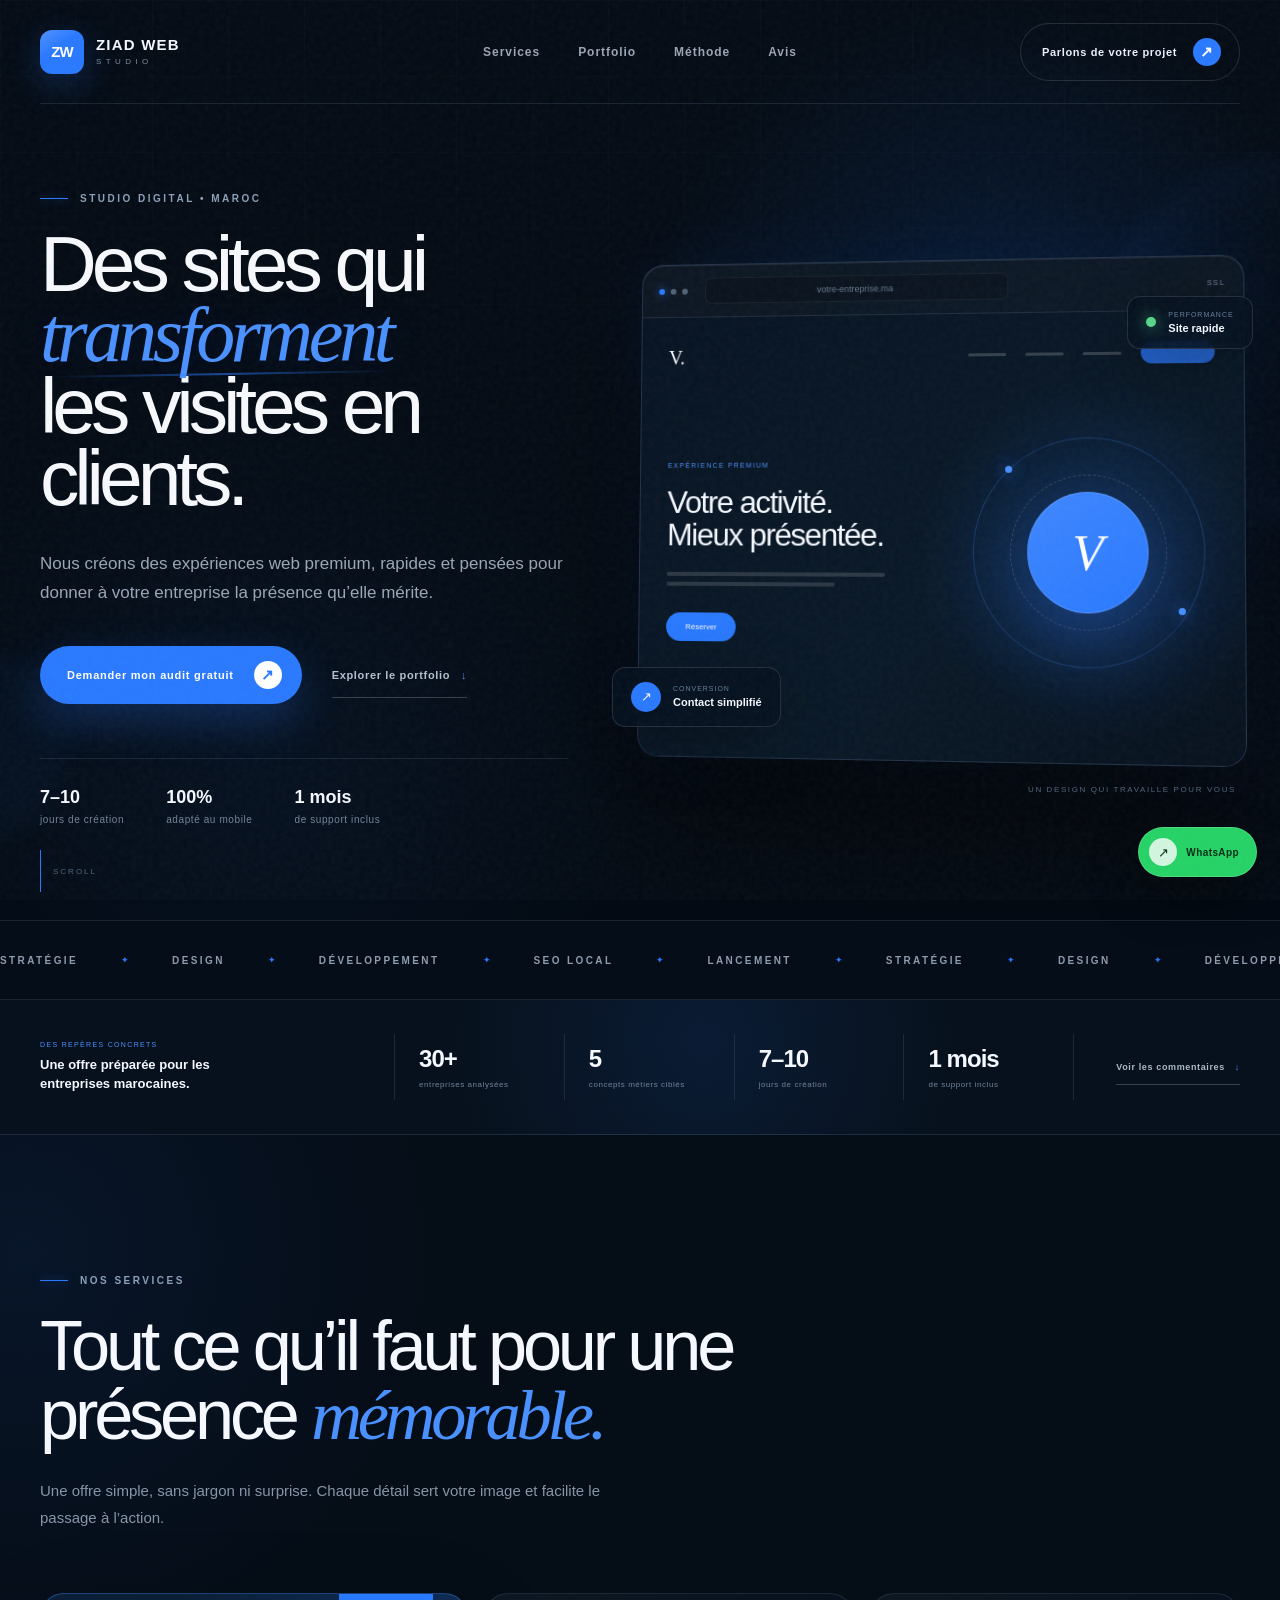
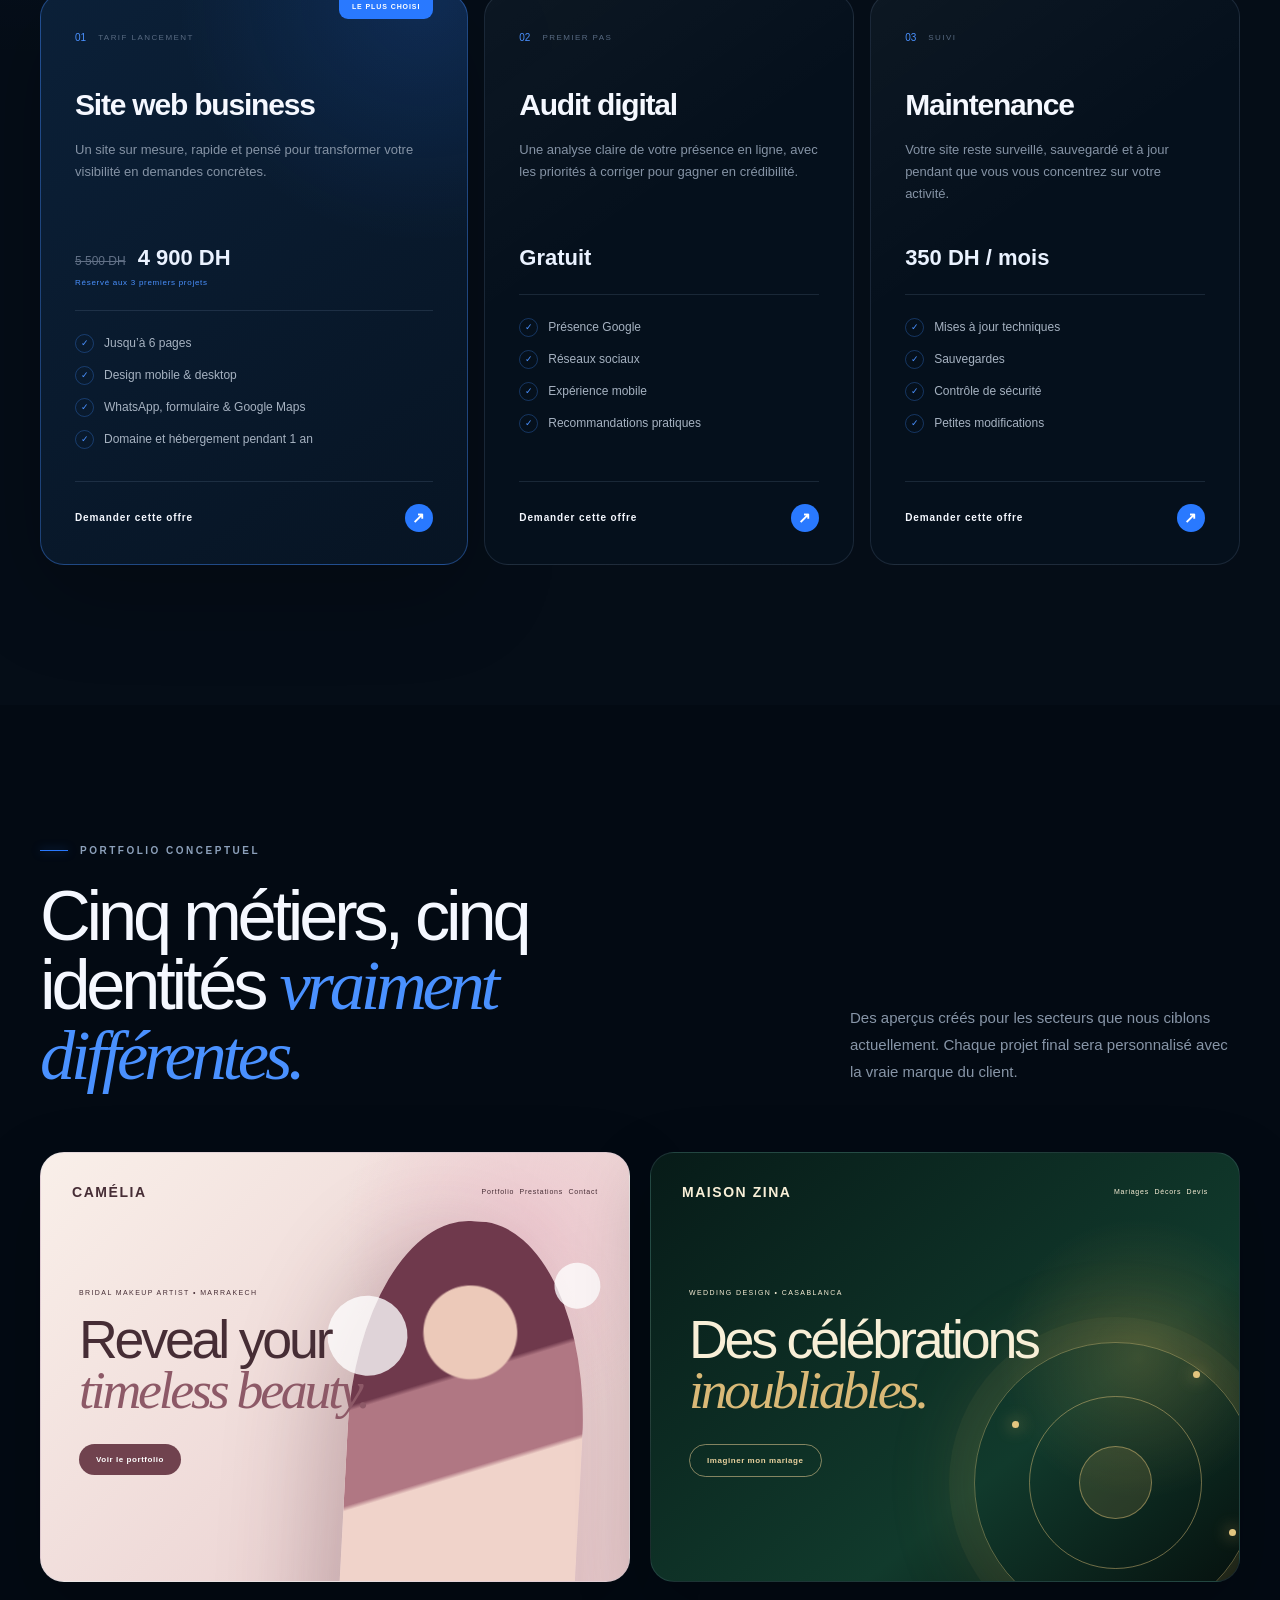
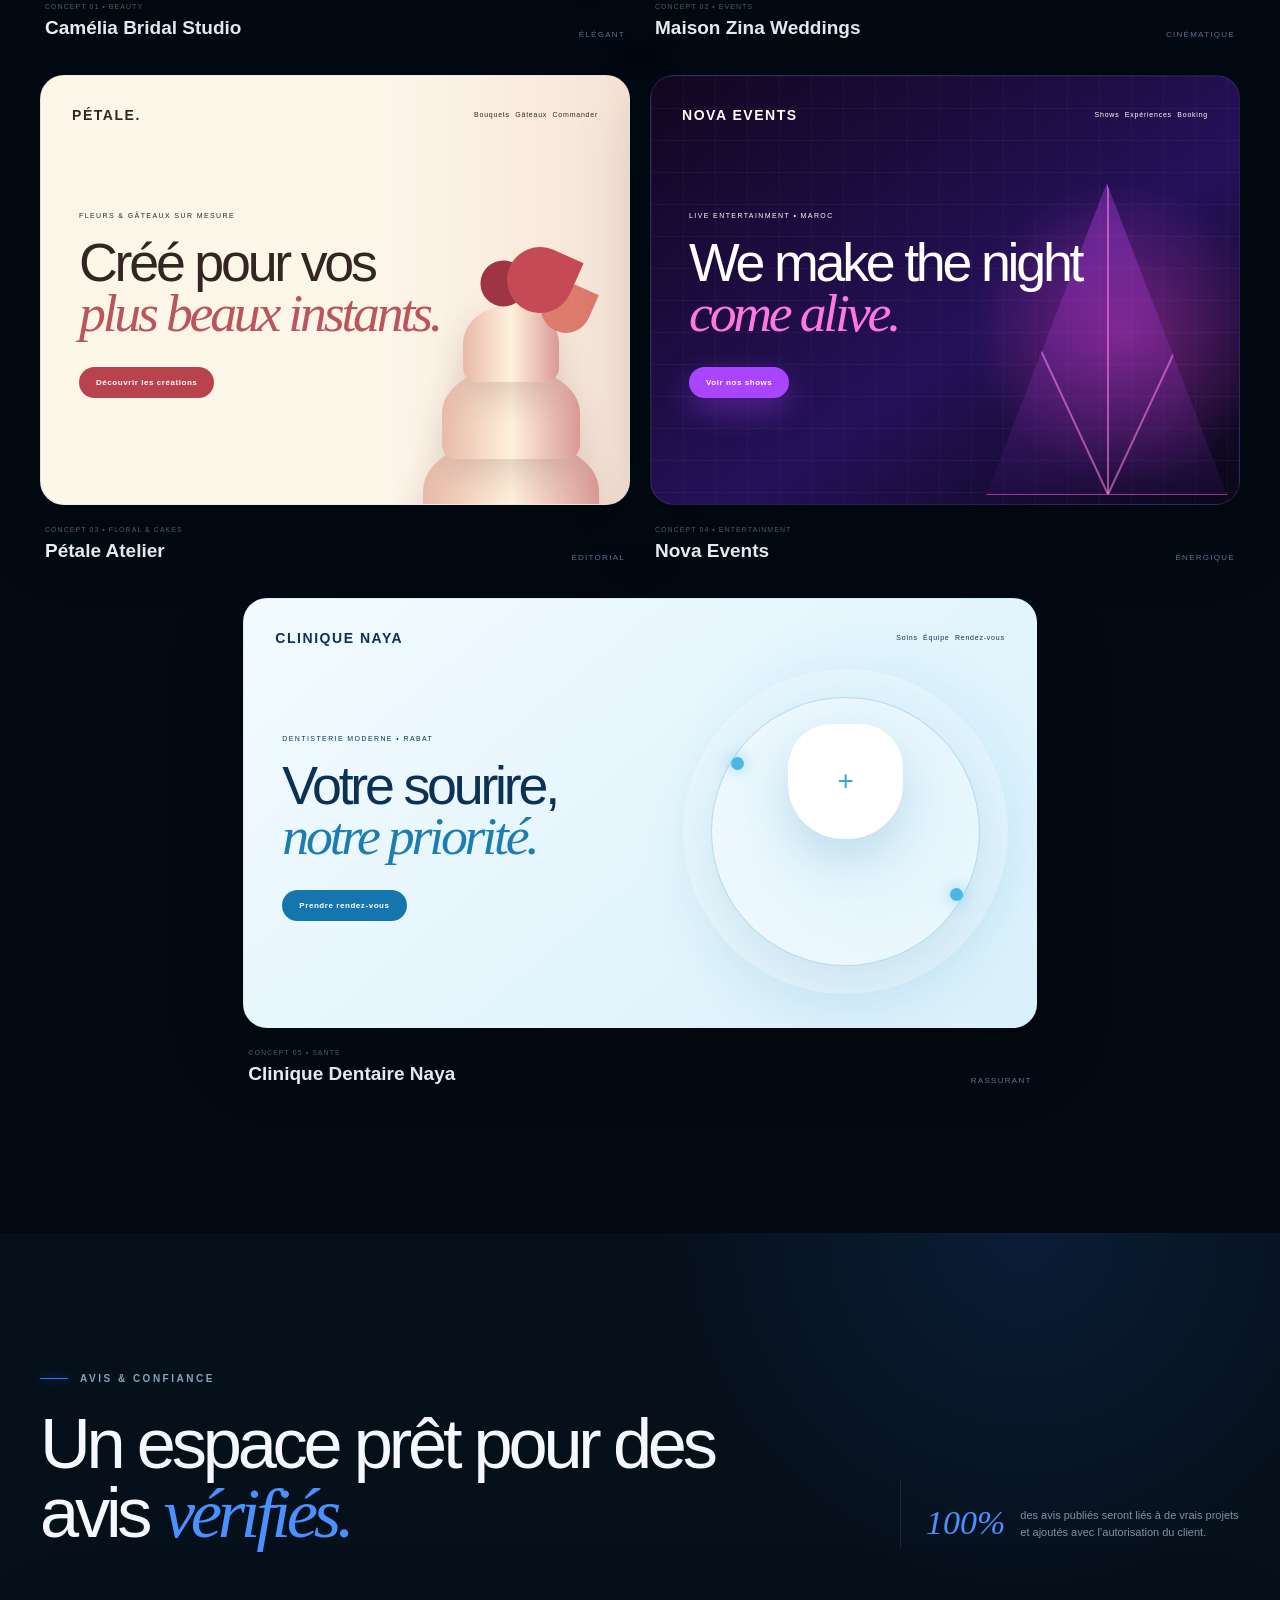
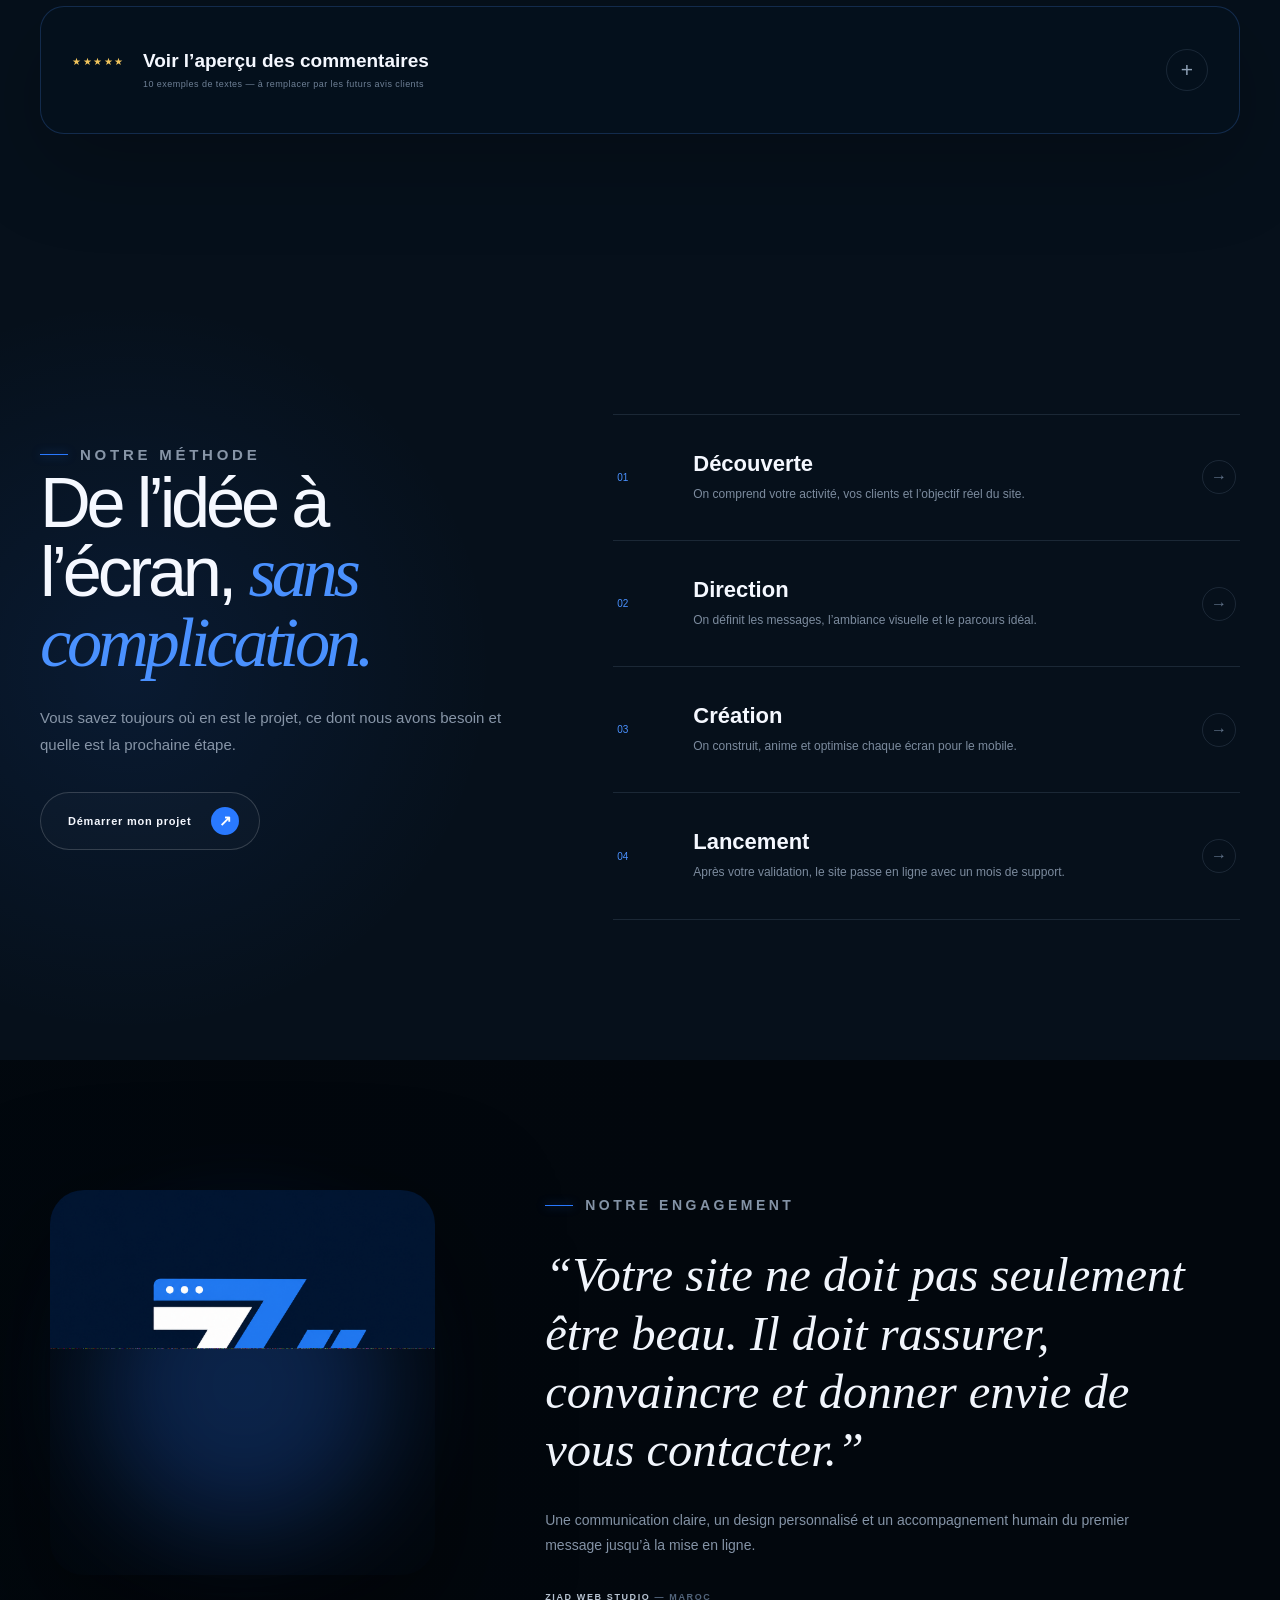
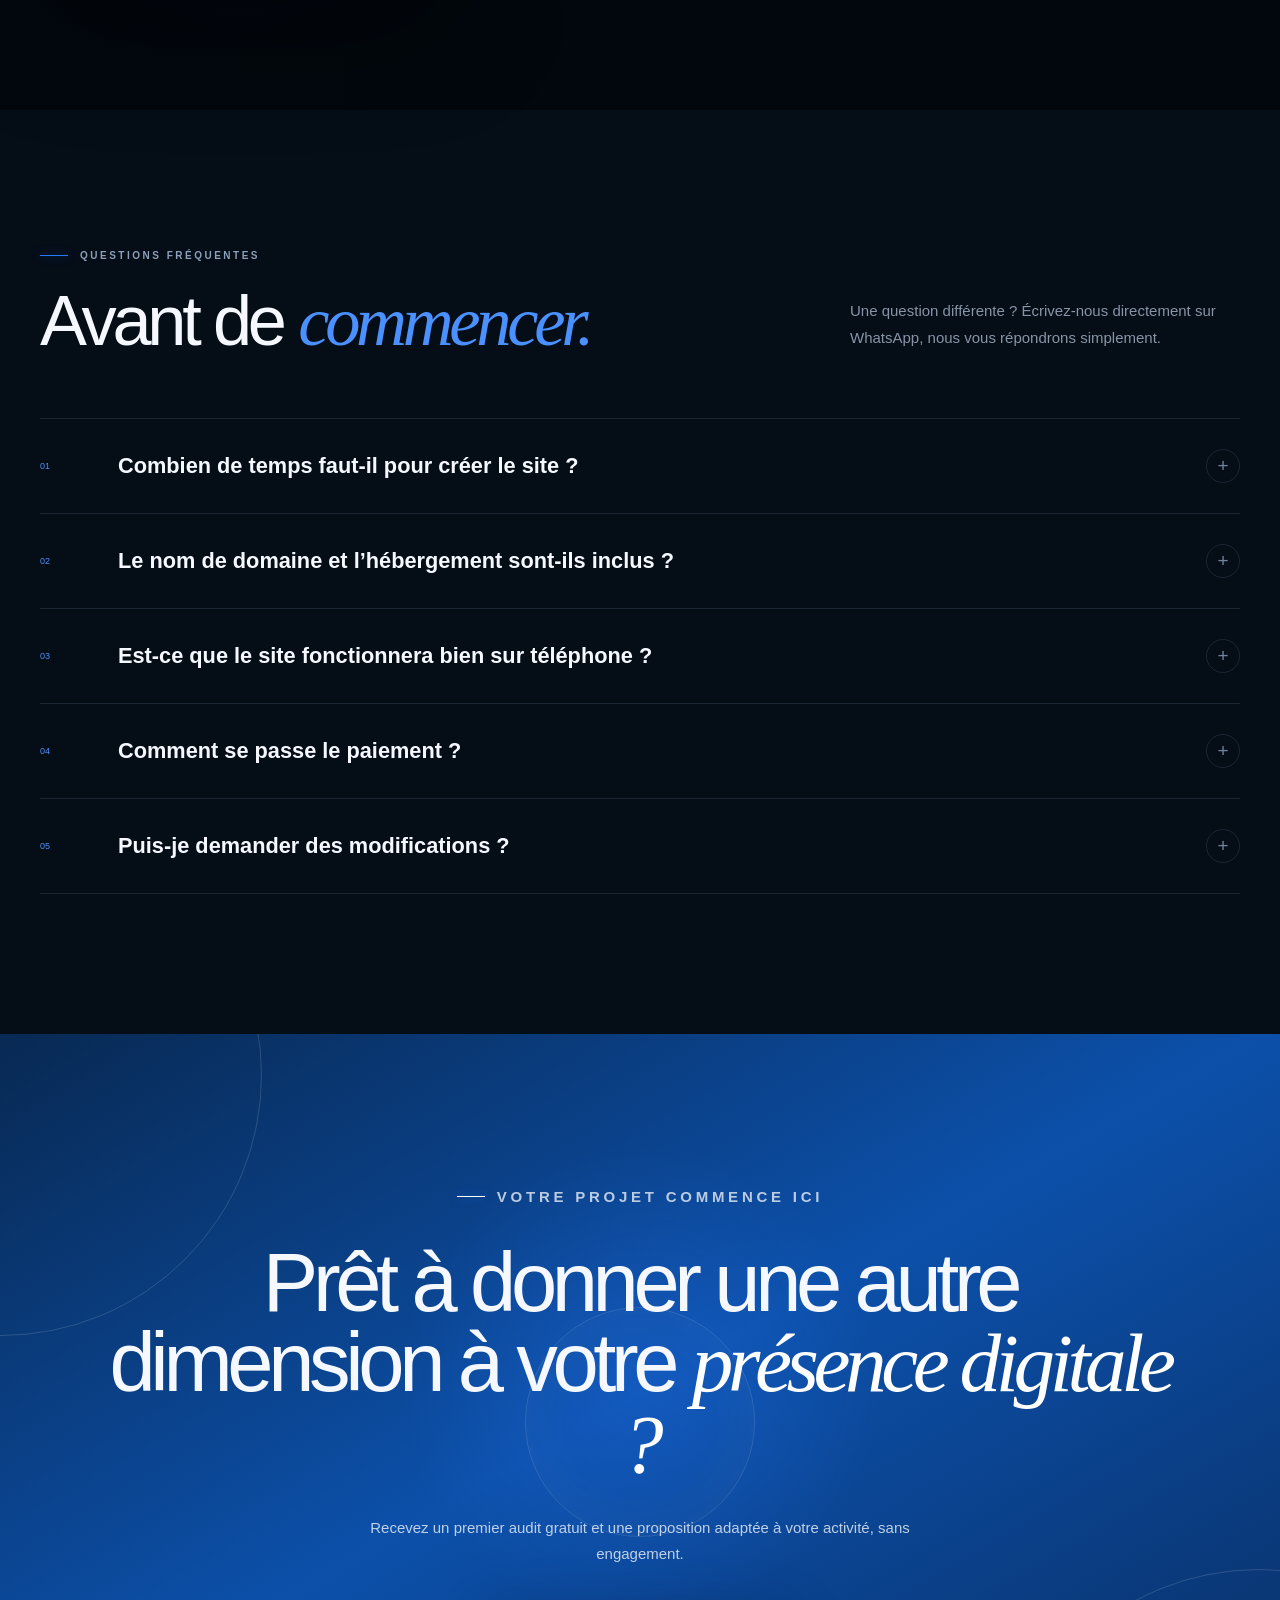
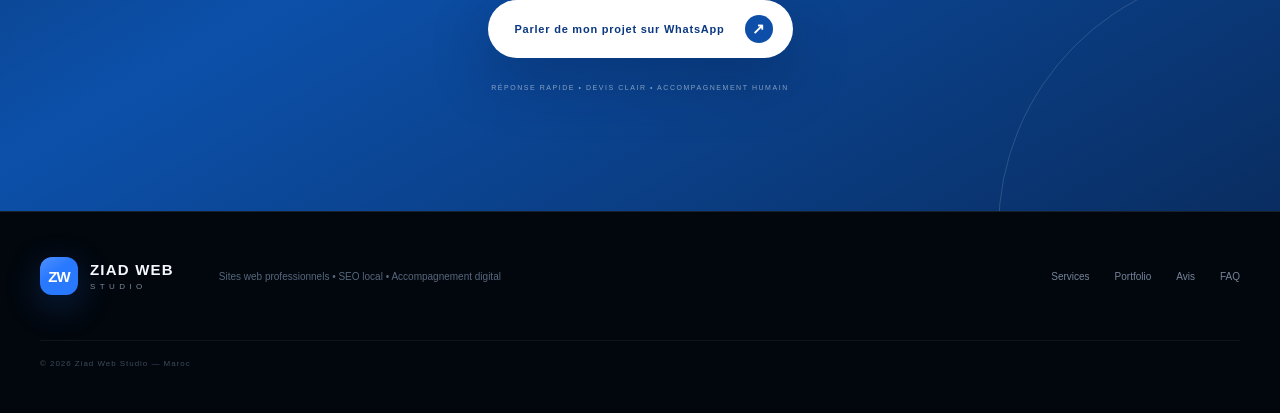
==== commit 62ca30ec: "Add honest proof, five-industry portfolio, reviews preview, and launch pricing" ====
--- a/index.html
+++ b/index.html
@@ -1 +1 @@
-<!DOCTYPE html><html lang="fr"><head><meta charSet="utf-8"/><meta name="viewport" content="width=device-width, initial-scale=1"/><link rel="preload" href="/ziad-web-studio-logo.png" as="image"/><link rel="stylesheet" href="/_next/static/chunks/0_uun347qam1n.css?v=83770b34" data-precedence="next"/><link rel="preload" as="script" fetchPriority="low" href="/_next/static/chunks/15xrurgzs99gv.js"/><script src="/_next/static/chunks/0r8nt2o8muejo.js" async=""></script><script src="/_next/static/chunks/07lhk_q6pmm3r.js" async=""></script><script src="/_next/static/chunks/turbopack-0l2a5lou.xw1r.js" async=""></script><script src="/_next/static/chunks/0dbhjjzl8qfwv.js" async=""></script><title>Ziad Web Studio | Création de sites web au Maroc</title><meta name="description" content="Sites web professionnels, rapides et optimisés pour aider les entreprises marocaines à gagner en visibilité et recevoir plus de demandes."/><meta property="og:title" content="Ziad Web Studio"/><meta property="og:description" content="Des sites qui transforment les visites en clients."/><meta property="og:type" content="website"/><meta name="twitter:card" content="summary"/><meta name="twitter:title" content="Ziad Web Studio"/><meta name="twitter:description" content="Des sites qui transforment les visites en clients."/><link rel="shortcut icon" href="/ziad-web-studio-logo.png"/><link rel="icon" href="/ziad-web-studio-logo.png"/><script src="/_next/static/chunks/03~yq9q893hmn.js" noModule=""></script></head><body><div hidden=""><!--$--><!--/$--></div><main><div class="film-grain" aria-hidden="true"></div><header class="site-header"><a class="brand" href="#top" aria-label="Ziad Web Studio, accueil"><span class="brand-mark">ZW</span><span class="brand-copy"><strong>ZIAD WEB</strong><small>STUDIO</small></span></a><nav class="desktop-nav" aria-label="Navigation principale"><a href="#services">Services</a><a href="#concepts">Démos</a><a href="#process">Méthode</a><a href="#faq">FAQ</a></nav><a class="header-cta" href="https://wa.me/message/FN72XUD3GP5DN1" target="_blank" rel="noreferrer">Parlons de votre projet <span aria-hidden="true" class="arrow">↗</span></a></header><section class="hero" id="top"><div class="hero-orb hero-orb-one" aria-hidden="true"></div><div class="hero-orb hero-orb-two" aria-hidden="true"></div><div class="hero-copy"><p class="eyebrow"><span></span>STUDIO DIGITAL • MAROC</p><h1>Des sites qui<span>transforment</span>les visites en clients.</h1><p class="hero-description">Nous créons des expériences web premium, rapides et pensées pour donner à votre entreprise la présence qu’elle mérite.</p><div class="hero-actions"><a class="button button-primary" href="https://wa.me/message/FN72XUD3GP5DN1" target="_blank" rel="noreferrer">Demander mon audit gratuit <span aria-hidden="true" class="arrow">↗</span></a><a class="text-link" href="#concepts">Explorer nos démos <span aria-hidden="true">↓</span></a></div><div class="hero-trust"><div><strong>7–10</strong><span>jours de création</span></div><div><strong>100%</strong><span>adapté au mobile</span></div><div><strong>1 mois</strong><span>de support inclus</span></div></div></div><div class="hero-stage" aria-label="Aperçu d’un site professionnel"><div class="stage-glow" aria-hidden="true"></div><div class="browser-card"><div class="browser-top"><div class="browser-dots" aria-hidden="true"><span></span><span></span><span></span></div><div class="browser-address">votre-entreprise.ma</div><span class="secure">SSL</span></div><div class="browser-body"><div class="mock-nav"><span class="mock-logo">V.</span><span></span><span></span><span></span><b></b></div><div class="mock-hero"><div class="mock-content"><small>EXPÉRIENCE PREMIUM</small><strong>Votre activité.<br/>Mieux présentée.</strong><i></i><i></i><button type="button" tabindex="-1">Réserver</button></div><div class="mock-visual"><span class="visual-ring ring-one"></span><span class="visual-ring ring-two"></span><span class="visual-core">V</span></div></div></div></div><div class="floating-card floating-card-top"><span class="pulse-dot"></span><div><small>PERFORMANCE</small><strong>Site rapide</strong></div></div><div class="floating-card floating-card-bottom"><span class="message-icon">↗</span><div><small>CONVERSION</small><strong>Contact simplifié</strong></div></div><p class="stage-caption">UN DESIGN QUI TRAVAILLE POUR VOUS</p></div><div class="scroll-cue" aria-hidden="true"><span></span>SCROLL</div></section><section class="ticker" aria-label="Nos expertises"><div class="ticker-track"><span>STRATÉGIE</span><i>✦</i><span>DESIGN</span><i>✦</i><span>DÉVELOPPEMENT</span><i>✦</i><span>SEO LOCAL</span><i>✦</i><span>LANCEMENT</span><i>✦</i><span>STRATÉGIE</span><i>✦</i><span>DESIGN</span><i>✦</i><span>DÉVELOPPEMENT</span><i>✦</i><span>SEO LOCAL</span><i>✦</i><span>LANCEMENT</span><i>✦</i></div></section><section class="section services-section" id="services"><div class="section-heading"><p class="eyebrow"><span></span> NOS SERVICES</p><h2>Tout ce qu’il faut pour une présence <em>mémorable.</em></h2><p>Une offre simple, sans jargon ni surprise. Chaque détail sert votre image et facilite le passage à l’action.</p></div><div class="services-grid"><article class="service-card featured"><span class="popular">LE PLUS CHOISI</span><div class="card-topline"><span>01</span><small>OFFRE PRINCIPALE</small></div><h3>Site web business</h3><p>Un site sur mesure, rapide et pensé pour transformer votre visibilité en demandes concrètes.</p><strong class="service-price">À partir de 5 500 DH</strong><ul><li><span>✓</span>Jusqu’à 6 pages</li><li><span>✓</span>Design mobile &amp; desktop</li><li><span>✓</span>WhatsApp, formulaire &amp; Google Maps</li><li><span>✓</span>Domaine et hébergement pendant 1 an</li></ul><a href="https://wa.me/message/FN72XUD3GP5DN1" target="_blank" rel="noreferrer" aria-label="Demander Site web business">Demander cette offre <span aria-hidden="true" class="arrow">↗</span></a></article><article class="service-card "><div class="card-topline"><span>02</span><small>PREMIER PAS</small></div><h3>Audit digital</h3><p>Une analyse claire de votre présence en ligne, avec les priorités à corriger pour gagner en crédibilité.</p><strong class="service-price">Gratuit</strong><ul><li><span>✓</span>Présence Google</li><li><span>✓</span>Réseaux sociaux</li><li><span>✓</span>Expérience mobile</li><li><span>✓</span>Recommandations pratiques</li></ul><a href="https://wa.me/message/FN72XUD3GP5DN1" target="_blank" rel="noreferrer" aria-label="Demander Audit digital">Demander cette offre <span aria-hidden="true" class="arrow">↗</span></a></article><article class="service-card "><div class="card-topline"><span>03</span><small>SUIVI</small></div><h3>Maintenance</h3><p>Votre site reste surveillé, sauvegardé et à jour pendant que vous vous concentrez sur votre activité.</p><strong class="service-price">350 DH / mois</strong><ul><li><span>✓</span>Mises à jour techniques</li><li><span>✓</span>Sauvegardes</li><li><span>✓</span>Contrôle de sécurité</li><li><span>✓</span>Petites modifications</li></ul><a href="https://wa.me/message/FN72XUD3GP5DN1" target="_blank" rel="noreferrer" aria-label="Demander Maintenance">Demander cette offre <span aria-hidden="true" class="arrow">↗</span></a></article></div></section><section class="section concepts-section" id="concepts"><div class="section-heading horizontal"><div><p class="eyebrow"><span></span> DIRECTIONS CRÉATIVES</p><h2>Un style propre à <em>chaque métier.</em></h2></div><p>Trois exemples de directions visuelles que nous pouvons adapter à votre marque. Ce sont des concepts de démonstration.</p></div><div class="concepts-grid"><article class="concept-card concept-hotel"><div class="concept-browser"><div class="concept-nav"><b>MARE</b><span>Suites   Expériences   Contact</span></div><div class="concept-main"><small>FACE À LA MÉDITERRANÉE</small><strong>Le luxe<br/>en silence.</strong><button type="button" tabindex="-1">Découvrir</button></div><span class="concept-sun"></span><span class="concept-arch"></span></div><div class="concept-meta"><div><small>CONCEPT 01</small><h3>Hôtellerie &amp; Riads</h3></div><span>IMMERSIF</span></div></article><article class="concept-card concept-food"><div class="concept-browser"><div class="concept-nav"><b>NOÛR</b><span>Menu   Histoire   Réserver</span></div><div class="concept-main"><small>CUISINE DE SAISON</small><strong>Une table.<br/>Une émotion.</strong><button type="button" tabindex="-1">La carte</button></div><span class="plate"><i></i><b></b></span></div><div class="concept-meta"><div><small>CONCEPT 02</small><h3>Restaurants &amp; Cafés</h3></div><span>ÉDITORIAL</span></div></article><article class="concept-card concept-service"><div class="concept-browser"><div class="concept-nav"><b>ATLAS.</b><span>Expertise   Cabinet   Contact</span></div><div class="concept-main"><small>EXPERTISE &amp; CONFIANCE</small><strong>Votre croissance.<br/>Notre priorité.</strong><button type="button" tabindex="-1">Prendre rendez-vous</button></div><span class="service-shape shape-a"></span><span class="service-shape shape-b"></span></div><div class="concept-meta"><div><small>CONCEPT 03</small><h3>Services &amp; Cabinets</h3></div><span>PRÉCIS</span></div></article></div></section><section class="section process-section" id="process"><div class="process-intro"><p class="eyebrow"><span></span> NOTRE MÉTHODE</p><h2>De l’idée à l’écran, <em>sans complication.</em></h2><p>Vous savez toujours où en est le projet, ce dont nous avons besoin et quelle est la prochaine étape.</p><a class="button button-outline" href="https://wa.me/message/FN72XUD3GP5DN1" target="_blank" rel="noreferrer">Démarrer mon projet <span aria-hidden="true" class="arrow">↗</span></a></div><div class="process-list"><article><span>01</span><div><h3>Découverte</h3><p>On comprend votre activité, vos clients et l’objectif réel du site.</p></div><i aria-hidden="true">→</i></article><article><span>02</span><div><h3>Direction</h3><p>On définit les messages, l’ambiance visuelle et le parcours idéal.</p></div><i aria-hidden="true">→</i></article><article><span>03</span><div><h3>Création</h3><p>On construit, anime et optimise chaque écran pour le mobile.</p></div><i aria-hidden="true">→</i></article><article><span>04</span><div><h3>Lancement</h3><p>Après votre validation, le site passe en ligne avec un mois de support.</p></div><i aria-hidden="true">→</i></article></div></section><section class="promise-section"><div class="promise-mark"><img src="/ziad-web-studio-logo.png" alt="Logo Ziad Web Studio" width="600" height="600"/></div><div class="promise-copy"><p class="eyebrow"><span></span> NOTRE ENGAGEMENT</p><blockquote>“Votre site ne doit pas seulement être beau. Il doit rassurer, convaincre et donner envie de vous contacter.”</blockquote><p>Une communication claire, un design personnalisé et un accompagnement humain du premier message jusqu’à la mise en ligne.</p><strong>ZIAD WEB STUDIO <small>— MAROC</small></strong></div></section><section class="section faq-section" id="faq"><div class="section-heading horizontal"><div><p class="eyebrow"><span></span> QUESTIONS FRÉQUENTES</p><h2>Avant de <em>commencer.</em></h2></div><p>Une question différente ? Écrivez-nous directement sur WhatsApp, nous vous répondrons simplement.</p></div><div class="faq-list"><details><summary><span>01</span><strong>Combien de temps faut-il pour créer le site ?</strong><i aria-hidden="true">+</i></summary><p>En général, entre 7 et 10 jours après réception des textes, photos et informations nécessaires.</p></details><details><summary><span>02</span><strong>Le nom de domaine et l’hébergement sont-ils inclus ?</strong><i aria-hidden="true">+</i></summary><p>Oui. L’offre principale inclut le nom de domaine, l’hébergement et le certificat SSL pendant la première année.</p></details><details><summary><span>03</span><strong>Est-ce que le site fonctionnera bien sur téléphone ?</strong><i aria-hidden="true">+</i></summary><p>Oui. Chaque page est conçue et vérifiée pour offrir une expérience fluide sur mobile, tablette et ordinateur.</p></details><details><summary><span>04</span><strong>Comment se passe le paiement ?</strong><i aria-hidden="true">+</i></summary><p>Le paiement est divisé en deux : 50 % pour démarrer et 50 % après validation, avant la mise en ligne.</p></details><details><summary><span>05</span><strong>Puis-je demander des modifications ?</strong><i aria-hidden="true">+</i></summary><p>Oui. Les retours sont intégrés pendant la phase de validation. Après le lancement, un mois de support est inclus.</p></details></div></section><section class="final-cta"><div class="cta-orb" aria-hidden="true"></div><p class="eyebrow"><span></span> VOTRE PROJET COMMENCE ICI</p><h2>Prêt à donner une autre dimension à votre <em>présence digitale ?</em></h2><p>Recevez un premier audit gratuit et une proposition adaptée à votre activité, sans engagement.</p><a class="button button-light" href="https://wa.me/message/FN72XUD3GP5DN1" target="_blank" rel="noreferrer">Parler de mon projet sur WhatsApp <span aria-hidden="true" class="arrow">↗</span></a><small>RÉPONSE RAPIDE • DEVIS CLAIR • ACCOMPAGNEMENT HUMAIN</small></section><footer><a class="brand footer-brand" href="#top" aria-label="Retour en haut"><span class="brand-mark">ZW</span><span class="brand-copy"><strong>ZIAD WEB</strong><small>STUDIO</small></span></a><p>Sites web professionnels • SEO local • Accompagnement digital</p><div><a href="#services">Services</a><a href="#concepts">Démos</a><a href="#faq">FAQ</a></div><small>© 2026 Ziad Web Studio — Maroc</small></footer><a class="whatsapp-float" href="https://wa.me/message/FN72XUD3GP5DN1" target="_blank" rel="noreferrer" aria-label="Nous contacter sur WhatsApp"><span aria-hidden="true">↗</span><b>WhatsApp</b></a></main><!--$--><!--/$--><script src="/_next/static/chunks/15xrurgzs99gv.js" id="_R_" async=""></script><script>(self.__next_f=self.__next_f||[]).push([0])</script><script>self.__next_f.push([1,"1:\"$Sreact.fragment\"\n2:I[39756,[\"/_next/static/chunks/0dbhjjzl8qfwv.js\"],\"default\"]\n3:I[37457,[\"/_next/static/chunks/0dbhjjzl8qfwv.js\"],\"default\"]\n15:I[68027,[\"/_next/static/chunks/0dbhjjzl8qfwv.js\"],\"default\",1]\n:HL[\"/_next/static/chunks/0_uun347qam1n.css?v=83770b34\",\"style\"]\n"])</script><script>self.__next_f.push([1,"0:{\"P\":null,\"c\":[\"\",\"\"],\"q\":\"\",\"i\":false,\"f\":[[[\"\",{\"children\":[\"__PAGE__\",{}]},\"$undefined\",\"$undefined\",16],[[\"$\",\"$1\",\"c\",{\"children\":[[[\"$\",\"link\",\"0\",{\"rel\":\"stylesheet\",\"href\":\"/_next/static/chunks/0_uun347qam1n.css?v=83770b34\",\"precedence\":\"next\",\"crossOrigin\":\"$undefined\",\"nonce\":\"$undefined\"}],[\"$\",\"script\",\"script-0\",{\"src\":\"/_next/static/chunks/0dbhjjzl8qfwv.js\",\"async\":true,\"nonce\":\"$undefined\"}]],[\"$\",\"html\",null,{\"lang\":\"fr\",\"children\":[\"$\",\"body\",null,{\"children\":[\"$\",\"$L2\",null,{\"parallelRouterKey\":\"children\",\"error\":\"$undefined\",\"errorStyles\":\"$undefined\",\"errorScripts\":\"$undefined\",\"template\":[\"$\",\"$L3\",null,{}],\"templateStyles\":\"$undefined\",\"templateScripts\":\"$undefined\",\"notFound\":[[[\"$\",\"title\",null,{\"children\":\"404: This page could not be found.\"}],[\"$\",\"div\",null,{\"style\":{\"fontFamily\":\"system-ui,\\\"Segoe UI\\\",Roboto,Helvetica,Arial,sans-serif,\\\"Apple Color Emoji\\\",\\\"Segoe UI Emoji\\\"\",\"height\":\"100vh\",\"textAlign\":\"center\",\"display\":\"flex\",\"flexDirection\":\"column\",\"alignItems\":\"center\",\"justifyContent\":\"center\"},\"children\":[\"$\",\"div\",null,{\"children\":[[\"$\",\"style\",null,{\"dangerouslySetInnerHTML\":{\"__html\":\"body{color:#000;background:#fff;margin:0}.next-error-h1{border-right:1px solid rgba(0,0,0,.3)}@media (prefers-color-scheme:dark){body{color:#fff;background:#000}.next-error-h1{border-right:1px solid rgba(255,255,255,.3)}}\"}}],[\"$\",\"h1\",null,{\"className\":\"next-error-h1\",\"style\":{\"display\":\"inline-block\",\"margin\":\"0 20px 0 0\",\"padding\":\"0 23px 0 0\",\"fontSize\":24,\"fontWeight\":500,\"verticalAlign\":\"top\",\"lineHeight\":\"49px\"},\"children\":404}],[\"$\",\"div\",null,{\"style\":{\"display\":\"inline-block\"},\"children\":[\"$\",\"h2\",null,{\"style\":{\"fontSize\":14,\"fontWeight\":400,\"lineHeight\":\"49px\",\"margin\":0},\"children\":\"This page could not be found.\"}]}]]}]}]],[]],\"forbidden\":\"$undefined\",\"unauthorized\":\"$undefined\"}]}]}]]}],{\"children\":[[\"$\",\"$1\",\"c\",{\"children\":[[\"$\",\"main\",null,{\"children\":[[\"$\",\"div\",null,{\"className\":\"film-grain\",\"aria-hidden\":\"true\"}],[\"$\",\"header\",null,{\"className\":\"site-header\",\"children\":[[\"$\",\"a\",null,{\"className\":\"brand\",\"href\":\"#top\",\"aria-label\":\"Ziad Web Studio, accueil\",\"children\":[[\"$\",\"span\",null,{\"className\":\"brand-mark\",\"children\":\"ZW\"}],[\"$\",\"span\",null,{\"className\":\"brand-copy\",\"children\":[[\"$\",\"strong\",null,{\"children\":\"ZIAD WEB\"}],[\"$\",\"small\",null,{\"children\":\"STUDIO\"}]]}]]}],[\"$\",\"nav\",null,{\"className\":\"desktop-nav\",\"aria-label\":\"Navigation principale\",\"children\":[[\"$\",\"a\",null,{\"href\":\"#services\",\"children\":\"Services\"}],[\"$\",\"a\",null,{\"href\":\"#concepts\",\"children\":\"Démos\"}],[\"$\",\"a\",null,{\"href\":\"#process\",\"children\":\"Méthode\"}],[\"$\",\"a\",null,{\"href\":\"#faq\",\"children\":\"FAQ\"}]]}],[\"$\",\"a\",null,{\"className\":\"header-cta\",\"href\":\"https://wa.me/message/FN72XUD3GP5DN1\",\"target\":\"_blank\",\"rel\":\"noreferrer\",\"children\":[\"Parlons de votre projet \",[\"$\",\"span\",null,{\"aria-hidden\":\"true\",\"className\":\"arrow\",\"children\":\"↗\"}]]}]]}],[\"$\",\"section\",null,{\"className\":\"hero\",\"id\":\"top\",\"children\":[[\"$\",\"div\",null,{\"className\":\"hero-orb hero-orb-one\",\"aria-hidden\":\"true\"}],[\"$\",\"div\",null,{\"className\":\"hero-orb hero-orb-two\",\"aria-hidden\":\"true\"}],[\"$\",\"div\",null,{\"className\":\"hero-copy\",\"children\":[[\"$\",\"p\",null,{\"className\":\"eyebrow\",\"children\":[[\"$\",\"span\",null,{}],\"STUDIO DIGITAL • MAROC\"]}],[\"$\",\"h1\",null,{\"children\":[\"Des sites qui\",[\"$\",\"span\",null,{\"children\":\"transforment\"}],\"les visites en clients.\"]}],[\"$\",\"p\",null,{\"className\":\"hero-description\",\"children\":\"Nous créons des expériences web premium, rapides et pensées pour donner à votre entreprise la présence qu’elle mérite.\"}],[\"$\",\"div\",null,{\"className\":\"hero-actions\",\"children\":[[\"$\",\"a\",null,{\"className\":\"button button-primary\",\"href\":\"https://wa.me/message/FN72XUD3GP5DN1\",\"target\":\"_blank\",\"rel\":\"noreferrer\",\"children\":[\"Demander mon audit gratuit \",[\"$\",\"span\",null,{\"aria-hidden\":\"true\",\"className\":\"arrow\",\"children\":\"↗\"}]]}],[\"$\",\"a\",null,{\"className\":\"text-link\",\"href\":\"#concepts\",\"children\":[\"Explorer nos démos \",[\"$\",\"span\",null,{\"aria-hidden\":\"true\",\"children\":\"↓\"}]]}]]}],[\"$\",\"div\",null,{\"className\":\"hero-trust\",\"children\":[[\"$\",\"div\",null,{\"children\":[[\"$\",\"strong\",null,{\"children\":\"7–10\"}],[\"$\",\"span\",null,{\"children\":\"jours de création\"}]]}],[\"$\",\"div\",null,{\"children\":[[\"$\",\"strong\",null,{\"children\":\"100%\"}],[\"$\",\"span\",null,{\"children\":\"adapté au mobile\"}]]}],[\"$\",\"div\",null,{\"children\":[[\"$\",\"strong\",null,{\"children\":\"1 mois\"}],[\"$\",\"span\",null,{\"children\":\"de support inclus\"}]]}]]}]]}],[\"$\",\"div\",null,{\"className\":\"hero-stage\",\"aria-label\":\"Aperçu d’un site professionnel\",\"children\":[[\"$\",\"div\",null,{\"className\":\"stage-glow\",\"aria-hidden\":\"true\"}],[\"$\",\"div\",null,{\"className\":\"browser-card\",\"children\":[[\"$\",\"div\",null,{\"className\":\"browser-top\",\"children\":[[\"$\",\"div\",null,{\"className\":\"browser-dots\",\"aria-hidden\":\"true\",\"children\":[[\"$\",\"span\",null,{}],[\"$\",\"span\",null,{}],[\"$\",\"span\",null,{}]]}],[\"$\",\"div\",null,{\"className\":\"browser-address\",\"children\":\"votre-entreprise.ma\"}],\"$L4\"]}],\"$L5\"]}],\"$L6\",\"$L7\",\"$L8\"]}],\"$L9\"]}],\"$La\",\"$Lb\",\"$Lc\",\"$Ld\",\"$Le\",\"$Lf\",\"$L10\",\"$L11\",\"$L12\"]}],null,\"$L13\"]}],{},null,false,null]},null,false,null],\"$L14\",false]],\"m\":\"$undefined\",\"G\":[\"$15\",[\"$L16\"]],\"S\":true,\"h\":null,\"s\":\"$undefined\",\"l\":\"$undefined\",\"p\":\"$undefined\",\"d\":\"$undefined\",\"b\":\"ULNRgQ26FmHu7yK6DYpi5\"}\n"])</script><script>self.__next_f.push([1,"17:I[97367,[\"/_next/static/chunks/0dbhjjzl8qfwv.js\"],\"OutletBoundary\"]\n18:\"$Sreact.suspense\"\n1a:I[97367,[\"/_next/static/chunks/0dbhjjzl8qfwv.js\"],\"ViewportBoundary\"]\n1c:I[97367,[\"/_next/static/chunks/0dbhjjzl8qfwv.js\"],\"MetadataBoundary\"]\n:HL[\"/ziad-web-studio-logo.png\",\"image\"]\n4:[\"$\",\"span\",null,{\"className\":\"secure\",\"children\":\"SSL\"}]\n5:[\"$\",\"div\",null,{\"className\":\"browser-body\",\"children\":[[\"$\",\"div\",null,{\"className\":\"mock-nav\",\"children\":[[\"$\",\"span\",null,{\"className\":\"mock-logo\",\"children\":\"V.\"}],[\"$\",\"span\",null,{}],[\"$\",\"span\",null,{}],[\"$\",\"span\",null,{}],[\"$\",\"b\",null,{}]]}],[\"$\",\"div\",null,{\"className\":\"mock-hero\",\"children\":[[\"$\",\"div\",null,{\"className\":\"mock-content\",\"children\":[[\"$\",\"small\",null,{\"children\":\"EXPÉRIENCE PREMIUM\"}],[\"$\",\"strong\",null,{\"children\":[\"Votre activité.\",[\"$\",\"br\",null,{}],\"Mieux présentée.\"]}],[\"$\",\"i\",null,{}],[\"$\",\"i\",null,{}],[\"$\",\"button\",null,{\"type\":\"button\",\"tabIndex\":-1,\"children\":\"Réserver\"}]]}],[\"$\",\"div\",null,{\"className\":\"mock-visual\",\"children\":[[\"$\",\"span\",null,{\"className\":\"visual-ring ring-one\"}],[\"$\",\"span\",null,{\"className\":\"visual-ring ring-two\"}],[\"$\",\"span\",null,{\"className\":\"visual-core\",\"children\":\"V\"}]]}]]}]]}]\n6:[\"$\",\"div\",null,{\"className\":\"floating-card floating-card-top\",\"children\":[[\"$\",\"span\",null,{\"className\":\"pulse-dot\"}],[\"$\",\"div\",null,{\"children\":[[\"$\",\"small\",null,{\"children\":\"PERFORMANCE\"}],[\"$\",\"strong\",null,{\"children\":\"Site rapide\"}]]}]]}]\n7:[\"$\",\"div\",null,{\"className\":\"floating-card floating-card-bottom\",\"children\":[[\"$\",\"span\",null,{\"className\":\"message-icon\",\"children\":\"↗\"}],[\"$\",\"div\",null,{\"children\":[[\"$\",\"small\",null,{\"children\":\"CONVERSION\"}],[\"$\",\"strong\",null,{\"children\":\"Contact simplifié\"}]]}]]}]\n8:[\"$\",\"p\",null,{\"className\":\"stage-caption\",\"children\":\"UN DESIGN QUI TRAVAILLE POUR VOUS\"}]\n9:[\"$\",\"div\",null,{\"className\":\"scroll-cue\",\"aria-hidden\":\"true\",\"children\":[[\"$\",\"span\",null,{}],\"SCROLL\"]}]\na:[\"$\",\"section\",null,{\"className\":\"ticker\",\"aria-label\":\"Nos expertises\",\"children\":[\"$\",\"div\",null,{\"className\":\"ticker-track\",\"children\":[[\"$\",\"span\",null,{\"children\":\"STRATÉGIE\"}],[\"$\",\"i\",null,{\"children\":\"✦\"}],[\"$\",\"span\",null,{\"children\":\"DESIGN\"}],[\"$\",\"i\",null,{\"children\":\"✦\"}],[\"$\",\"span\",null,{\"children\":\"DÉVELOPPEMENT\"}],[\"$\",\"i\",null,{\"children\":\"✦\"}],[\"$\",\"span\",null,{\"children\":\"SEO LOCAL\"}],[\"$\",\"i\",null,{\"children\":\"✦\"}],[\"$\",\"span\",null,{\"children\":\"LANCEMENT\"}],[\"$\",\"i\",null,{\"children\":\"✦\"}],[\"$\",\"span\",null,{\"children\":\"STRATÉGIE\"}],[\"$\",\"i\",null,{\"children\":\"✦\"}],[\"$\",\"span\",null,{\"children\":\"DESIGN\"}],[\"$\",\"i\",null,{\"children\":\"✦\"}],[\"$\",\"span\",null,{\"children\":\"DÉVELOPPEMENT\"}],[\"$\",\"i\",null,{\"children\":\"✦\"}],[\"$\",\"span\",null,{\"children\":\"SEO LOCAL\"}],[\"$\",\"i\",null,{\"children\":\"✦\"}],[\"$\",\"span\",null,{\"children\":\"LANCEMENT\"}],[\"$\",\"i\",null,{\"children\":\"✦\"}]]}]}]\n"])</script><script>self.__next_f.push([1,"b:[\"$\",\"section\",null,{\"className\":\"section services-section\",\"id\":\"services\",\"children\":[[\"$\",\"div\",null,{\"className\":\"section-heading\",\"children\":[[\"$\",\"p\",null,{\"className\":\"eyebrow\",\"children\":[[\"$\",\"span\",null,{}],\" NOS SERVICES\"]}],[\"$\",\"h2\",null,{\"children\":[\"Tout ce qu’il faut pour une présence \",[\"$\",\"em\",null,{\"children\":\"mémorable.\"}]]}],[\"$\",\"p\",null,{\"children\":\"Une offre simple, sans jargon ni surprise. Chaque détail sert votre image et facilite le passage à l’action.\"}]]}],[\"$\",\"div\",null,{\"className\":\"services-grid\",\"children\":[[\"$\",\"article\",\"01\",{\"className\":\"service-card featured\",\"children\":[[\"$\",\"span\",null,{\"className\":\"popular\",\"children\":\"LE PLUS CHOISI\"}],[\"$\",\"div\",null,{\"className\":\"card-topline\",\"children\":[[\"$\",\"span\",null,{\"children\":\"01\"}],[\"$\",\"small\",null,{\"children\":\"OFFRE PRINCIPALE\"}]]}],[\"$\",\"h3\",null,{\"children\":\"Site web business\"}],[\"$\",\"p\",null,{\"children\":\"Un site sur mesure, rapide et pensé pour transformer votre visibilité en demandes concrètes.\"}],[\"$\",\"strong\",null,{\"className\":\"service-price\",\"children\":\"À partir de 5 500 DH\"}],[\"$\",\"ul\",null,{\"children\":[[\"$\",\"li\",\"Jusqu’à 6 pages\",{\"children\":[[\"$\",\"span\",null,{\"children\":\"✓\"}],\"Jusqu’à 6 pages\"]}],[\"$\",\"li\",\"Design mobile \u0026 desktop\",{\"children\":[[\"$\",\"span\",null,{\"children\":\"✓\"}],\"Design mobile \u0026 desktop\"]}],[\"$\",\"li\",\"WhatsApp, formulaire \u0026 Google Maps\",{\"children\":[[\"$\",\"span\",null,{\"children\":\"✓\"}],\"WhatsApp, formulaire \u0026 Google Maps\"]}],[\"$\",\"li\",\"Domaine et hébergement pendant 1 an\",{\"children\":[[\"$\",\"span\",null,{\"children\":\"✓\"}],\"Domaine et hébergement pendant 1 an\"]}]]}],[\"$\",\"a\",null,{\"href\":\"https://wa.me/message/FN72XUD3GP5DN1\",\"target\":\"_blank\",\"rel\":\"noreferrer\",\"aria-label\":\"Demander Site web business\",\"children\":[\"Demander cette offre \",[\"$\",\"span\",null,{\"aria-hidden\":\"true\",\"className\":\"arrow\",\"children\":\"↗\"}]]}]]}],[\"$\",\"article\",\"02\",{\"className\":\"service-card \",\"children\":[false,[\"$\",\"div\",null,{\"className\":\"card-topline\",\"children\":[[\"$\",\"span\",null,{\"children\":\"02\"}],[\"$\",\"small\",null,{\"children\":\"PREMIER PAS\"}]]}],[\"$\",\"h3\",null,{\"children\":\"Audit digital\"}],[\"$\",\"p\",null,{\"children\":\"Une analyse claire de votre présence en ligne, avec les priorités à corriger pour gagner en crédibilité.\"}],[\"$\",\"strong\",null,{\"className\":\"service-price\",\"children\":\"Gratuit\"}],[\"$\",\"ul\",null,{\"children\":[[\"$\",\"li\",\"Présence Google\",{\"children\":[[\"$\",\"span\",null,{\"children\":\"✓\"}],\"Présence Google\"]}],[\"$\",\"li\",\"Réseaux sociaux\",{\"children\":[[\"$\",\"span\",null,{\"children\":\"✓\"}],\"Réseaux sociaux\"]}],[\"$\",\"li\",\"Expérience mobile\",{\"children\":[[\"$\",\"span\",null,{\"children\":\"✓\"}],\"Expérience mobile\"]}],[\"$\",\"li\",\"Recommandations pratiques\",{\"children\":[[\"$\",\"span\",null,{\"children\":\"✓\"}],\"Recommandations pratiques\"]}]]}],[\"$\",\"a\",null,{\"href\":\"https://wa.me/message/FN72XUD3GP5DN1\",\"target\":\"_blank\",\"rel\":\"noreferrer\",\"aria-label\":\"Demander Audit digital\",\"children\":[\"Demander cette offre \",[\"$\",\"span\",null,{\"aria-hidden\":\"true\",\"className\":\"arrow\",\"children\":\"↗\"}]]}]]}],[\"$\",\"article\",\"03\",{\"className\":\"service-card \",\"children\":[false,[\"$\",\"div\",null,{\"className\":\"card-topline\",\"children\":[[\"$\",\"span\",null,{\"children\":\"03\"}],[\"$\",\"small\",null,{\"children\":\"SUIVI\"}]]}],[\"$\",\"h3\",null,{\"children\":\"Maintenance\"}],[\"$\",\"p\",null,{\"children\":\"Votre site reste surveillé, sauvegardé et à jour pendant que vous vous concentrez sur votre activité.\"}],[\"$\",\"strong\",null,{\"className\":\"service-price\",\"children\":\"350 DH / mois\"}],[\"$\",\"ul\",null,{\"children\":[[\"$\",\"li\",\"Mises à jour techniques\",{\"children\":[[\"$\",\"span\",null,{\"children\":\"✓\"}],\"Mises à jour techniques\"]}],[\"$\",\"li\",\"Sauvegardes\",{\"children\":[[\"$\",\"span\",null,{\"children\":\"✓\"}],\"Sauvegardes\"]}],[\"$\",\"li\",\"Contrôle de sécurité\",{\"children\":[[\"$\",\"span\",null,{\"children\":\"✓\"}],\"Contrôle de sécurité\"]}],[\"$\",\"li\",\"Petites modifications\",{\"children\":[[\"$\",\"span\",null,{\"children\":\"✓\"}],\"Petites modifications\"]}]]}],[\"$\",\"a\",null,{\"href\":\"https://wa.me/message/FN72XUD3GP5DN1\",\"target\":\"_blank\",\"rel\":\"noreferrer\",\"aria-label\":\"Demander Maintenance\",\"children\":[\"Demander cette offre \",[\"$\",\"span\",null,{\"aria-hidden\":\"true\",\"className\":\"arrow\",\"children\":\"↗\"}]]}]]}]]}]]}]\n"])</script><script>self.__next_f.push([1,"c:[\"$\",\"section\",null,{\"className\":\"section concepts-section\",\"id\":\"concepts\",\"children\":[[\"$\",\"div\",null,{\"className\":\"section-heading horizontal\",\"children\":[[\"$\",\"div\",null,{\"children\":[[\"$\",\"p\",null,{\"className\":\"eyebrow\",\"children\":[[\"$\",\"span\",null,{}],\" DIRECTIONS CRÉATIVES\"]}],[\"$\",\"h2\",null,{\"children\":[\"Un style propre à \",[\"$\",\"em\",null,{\"children\":\"chaque métier.\"}]]}]]}],[\"$\",\"p\",null,{\"children\":\"Trois exemples de directions visuelles que nous pouvons adapter à votre marque. Ce sont des concepts de démonstration.\"}]]}],[\"$\",\"div\",null,{\"className\":\"concepts-grid\",\"children\":[[\"$\",\"article\",null,{\"className\":\"concept-card concept-hotel\",\"children\":[[\"$\",\"div\",null,{\"className\":\"concept-browser\",\"children\":[[\"$\",\"div\",null,{\"className\":\"concept-nav\",\"children\":[[\"$\",\"b\",null,{\"children\":\"MARE\"}],[\"$\",\"span\",null,{\"children\":\"Suites   Expériences   Contact\"}]]}],[\"$\",\"div\",null,{\"className\":\"concept-main\",\"children\":[[\"$\",\"small\",null,{\"children\":\"FACE À LA MÉDITERRANÉE\"}],[\"$\",\"strong\",null,{\"children\":[\"Le luxe\",[\"$\",\"br\",null,{}],\"en silence.\"]}],[\"$\",\"button\",null,{\"type\":\"button\",\"tabIndex\":-1,\"children\":\"Découvrir\"}]]}],[\"$\",\"span\",null,{\"className\":\"concept-sun\"}],[\"$\",\"span\",null,{\"className\":\"concept-arch\"}]]}],[\"$\",\"div\",null,{\"className\":\"concept-meta\",\"children\":[[\"$\",\"div\",null,{\"children\":[[\"$\",\"small\",null,{\"children\":\"CONCEPT 01\"}],[\"$\",\"h3\",null,{\"children\":\"Hôtellerie \u0026 Riads\"}]]}],[\"$\",\"span\",null,{\"children\":\"IMMERSIF\"}]]}]]}],[\"$\",\"article\",null,{\"className\":\"concept-card concept-food\",\"children\":[[\"$\",\"div\",null,{\"className\":\"concept-browser\",\"children\":[[\"$\",\"div\",null,{\"className\":\"concept-nav\",\"children\":[[\"$\",\"b\",null,{\"children\":\"NOÛR\"}],[\"$\",\"span\",null,{\"children\":\"Menu   Histoire   Réserver\"}]]}],[\"$\",\"div\",null,{\"className\":\"concept-main\",\"children\":[[\"$\",\"small\",null,{\"children\":\"CUISINE DE SAISON\"}],[\"$\",\"strong\",null,{\"children\":[\"Une table.\",[\"$\",\"br\",null,{}],\"Une émotion.\"]}],[\"$\",\"button\",null,{\"type\":\"button\",\"tabIndex\":-1,\"children\":\"La carte\"}]]}],[\"$\",\"span\",null,{\"className\":\"plate\",\"children\":[[\"$\",\"i\",null,{}],[\"$\",\"b\",null,{}]]}]]}],[\"$\",\"div\",null,{\"className\":\"concept-meta\",\"children\":[[\"$\",\"div\",null,{\"children\":[[\"$\",\"small\",null,{\"children\":\"CONCEPT 02\"}],[\"$\",\"h3\",null,{\"children\":\"Restaurants \u0026 Cafés\"}]]}],[\"$\",\"span\",null,{\"children\":\"ÉDITORIAL\"}]]}]]}],[\"$\",\"article\",null,{\"className\":\"concept-card concept-service\",\"children\":[[\"$\",\"div\",null,{\"className\":\"concept-browser\",\"children\":[[\"$\",\"div\",null,{\"className\":\"concept-nav\",\"children\":[[\"$\",\"b\",null,{\"children\":\"ATLAS.\"}],[\"$\",\"span\",null,{\"children\":\"Expertise   Cabinet   Contact\"}]]}],[\"$\",\"div\",null,{\"className\":\"concept-main\",\"children\":[[\"$\",\"small\",null,{\"children\":\"EXPERTISE \u0026 CONFIANCE\"}],[\"$\",\"strong\",null,{\"children\":[\"Votre croissance.\",[\"$\",\"br\",null,{}],\"Notre priorité.\"]}],[\"$\",\"button\",null,{\"type\":\"button\",\"tabIndex\":-1,\"children\":\"Prendre rendez-vous\"}]]}],[\"$\",\"span\",null,{\"className\":\"service-shape shape-a\"}],[\"$\",\"span\",null,{\"className\":\"service-shape shape-b\"}]]}],[\"$\",\"div\",null,{\"className\":\"concept-meta\",\"children\":[[\"$\",\"div\",null,{\"children\":[[\"$\",\"small\",null,{\"children\":\"CONCEPT 03\"}],[\"$\",\"h3\",null,{\"children\":\"Services \u0026 Cabinets\"}]]}],[\"$\",\"span\",null,{\"children\":\"PRÉCIS\"}]]}]]}]]}]]}]\n"])</script><script>self.__next_f.push([1,"d:[\"$\",\"section\",null,{\"className\":\"section process-section\",\"id\":\"process\",\"children\":[[\"$\",\"div\",null,{\"className\":\"process-intro\",\"children\":[[\"$\",\"p\",null,{\"className\":\"eyebrow\",\"children\":[[\"$\",\"span\",null,{}],\" NOTRE MÉTHODE\"]}],[\"$\",\"h2\",null,{\"children\":[\"De l’idée à l’écran, \",[\"$\",\"em\",null,{\"children\":\"sans complication.\"}]]}],[\"$\",\"p\",null,{\"children\":\"Vous savez toujours où en est le projet, ce dont nous avons besoin et quelle est la prochaine étape.\"}],[\"$\",\"a\",null,{\"className\":\"button button-outline\",\"href\":\"https://wa.me/message/FN72XUD3GP5DN1\",\"target\":\"_blank\",\"rel\":\"noreferrer\",\"children\":[\"Démarrer mon projet \",[\"$\",\"span\",null,{\"aria-hidden\":\"true\",\"className\":\"arrow\",\"children\":\"↗\"}]]}]]}],[\"$\",\"div\",null,{\"className\":\"process-list\",\"children\":[[\"$\",\"article\",\"01\",{\"children\":[[\"$\",\"span\",null,{\"children\":\"01\"}],[\"$\",\"div\",null,{\"children\":[[\"$\",\"h3\",null,{\"children\":\"Découverte\"}],[\"$\",\"p\",null,{\"children\":\"On comprend votre activité, vos clients et l’objectif réel du site.\"}]]}],[\"$\",\"i\",null,{\"aria-hidden\":\"true\",\"children\":\"→\"}]]}],[\"$\",\"article\",\"02\",{\"children\":[[\"$\",\"span\",null,{\"children\":\"02\"}],[\"$\",\"div\",null,{\"children\":[[\"$\",\"h3\",null,{\"children\":\"Direction\"}],[\"$\",\"p\",null,{\"children\":\"On définit les messages, l’ambiance visuelle et le parcours idéal.\"}]]}],[\"$\",\"i\",null,{\"aria-hidden\":\"true\",\"children\":\"→\"}]]}],[\"$\",\"article\",\"03\",{\"children\":[[\"$\",\"span\",null,{\"children\":\"03\"}],[\"$\",\"div\",null,{\"children\":[[\"$\",\"h3\",null,{\"children\":\"Création\"}],[\"$\",\"p\",null,{\"children\":\"On construit, anime et optimise chaque écran pour le mobile.\"}]]}],[\"$\",\"i\",null,{\"aria-hidden\":\"true\",\"children\":\"→\"}]]}],[\"$\",\"article\",\"04\",{\"children\":[[\"$\",\"span\",null,{\"children\":\"04\"}],[\"$\",\"div\",null,{\"children\":[[\"$\",\"h3\",null,{\"children\":\"Lancement\"}],[\"$\",\"p\",null,{\"children\":\"Après votre validation, le site passe en ligne avec un mois de support.\"}]]}],[\"$\",\"i\",null,{\"aria-hidden\":\"true\",\"children\":\"→\"}]]}]]}]]}]\n"])</script><script>self.__next_f.push([1,"e:[\"$\",\"section\",null,{\"className\":\"promise-section\",\"children\":[[\"$\",\"div\",null,{\"className\":\"promise-mark\",\"children\":[\"$\",\"img\",null,{\"src\":\"/ziad-web-studio-logo.png\",\"alt\":\"Logo Ziad Web Studio\",\"width\":\"600\",\"height\":\"600\"}]}],[\"$\",\"div\",null,{\"className\":\"promise-copy\",\"children\":[[\"$\",\"p\",null,{\"className\":\"eyebrow\",\"children\":[[\"$\",\"span\",null,{}],\" NOTRE ENGAGEMENT\"]}],[\"$\",\"blockquote\",null,{\"children\":\"“Votre site ne doit pas seulement être beau. Il doit rassurer, convaincre et donner envie de vous contacter.”\"}],[\"$\",\"p\",null,{\"children\":\"Une communication claire, un design personnalisé et un accompagnement humain du premier message jusqu’à la mise en ligne.\"}],[\"$\",\"strong\",null,{\"children\":[\"ZIAD WEB STUDIO \",[\"$\",\"small\",null,{\"children\":\"— MAROC\"}]]}]]}]]}]\n"])</script><script>self.__next_f.push([1,"f:[\"$\",\"section\",null,{\"className\":\"section faq-section\",\"id\":\"faq\",\"children\":[[\"$\",\"div\",null,{\"className\":\"section-heading horizontal\",\"children\":[[\"$\",\"div\",null,{\"children\":[[\"$\",\"p\",null,{\"className\":\"eyebrow\",\"children\":[[\"$\",\"span\",null,{}],\" QUESTIONS FRÉQUENTES\"]}],[\"$\",\"h2\",null,{\"children\":[\"Avant de \",[\"$\",\"em\",null,{\"children\":\"commencer.\"}]]}]]}],[\"$\",\"p\",null,{\"children\":\"Une question différente ? Écrivez-nous directement sur WhatsApp, nous vous répondrons simplement.\"}]]}],[\"$\",\"div\",null,{\"className\":\"faq-list\",\"children\":[[\"$\",\"details\",\"Combien de temps faut-il pour créer le site ?\",{\"children\":[[\"$\",\"summary\",null,{\"children\":[[\"$\",\"span\",null,{\"children\":\"01\"}],[\"$\",\"strong\",null,{\"children\":\"Combien de temps faut-il pour créer le site ?\"}],[\"$\",\"i\",null,{\"aria-hidden\":\"true\",\"children\":\"+\"}]]}],[\"$\",\"p\",null,{\"children\":\"En général, entre 7 et 10 jours après réception des textes, photos et informations nécessaires.\"}]]}],[\"$\",\"details\",\"Le nom de domaine et l’hébergement sont-ils inclus ?\",{\"children\":[[\"$\",\"summary\",null,{\"children\":[[\"$\",\"span\",null,{\"children\":\"02\"}],[\"$\",\"strong\",null,{\"children\":\"Le nom de domaine et l’hébergement sont-ils inclus ?\"}],[\"$\",\"i\",null,{\"aria-hidden\":\"true\",\"children\":\"+\"}]]}],[\"$\",\"p\",null,{\"children\":\"Oui. L’offre principale inclut le nom de domaine, l’hébergement et le certificat SSL pendant la première année.\"}]]}],[\"$\",\"details\",\"Est-ce que le site fonctionnera bien sur téléphone ?\",{\"children\":[[\"$\",\"summary\",null,{\"children\":[[\"$\",\"span\",null,{\"children\":\"03\"}],[\"$\",\"strong\",null,{\"children\":\"Est-ce que le site fonctionnera bien sur téléphone ?\"}],[\"$\",\"i\",null,{\"aria-hidden\":\"true\",\"children\":\"+\"}]]}],[\"$\",\"p\",null,{\"children\":\"Oui. Chaque page est conçue et vérifiée pour offrir une expérience fluide sur mobile, tablette et ordinateur.\"}]]}],[\"$\",\"details\",\"Comment se passe le paiement ?\",{\"children\":[[\"$\",\"summary\",null,{\"children\":[[\"$\",\"span\",null,{\"children\":\"04\"}],[\"$\",\"strong\",null,{\"children\":\"Comment se passe le paiement ?\"}],[\"$\",\"i\",null,{\"aria-hidden\":\"true\",\"children\":\"+\"}]]}],[\"$\",\"p\",null,{\"children\":\"Le paiement est divisé en deux : 50 % pour démarrer et 50 % après validation, avant la mise en ligne.\"}]]}],[\"$\",\"details\",\"Puis-je demander des modifications ?\",{\"children\":[[\"$\",\"summary\",null,{\"children\":[[\"$\",\"span\",null,{\"children\":\"05\"}],[\"$\",\"strong\",null,{\"children\":\"Puis-je demander des modifications ?\"}],[\"$\",\"i\",null,{\"aria-hidden\":\"true\",\"children\":\"+\"}]]}],[\"$\",\"p\",null,{\"children\":\"Oui. Les retours sont intégrés pendant la phase de validation. Après le lancement, un mois de support est inclus.\"}]]}]]}]]}]\n"])</script><script>self.__next_f.push([1,"10:[\"$\",\"section\",null,{\"className\":\"final-cta\",\"children\":[[\"$\",\"div\",null,{\"className\":\"cta-orb\",\"aria-hidden\":\"true\"}],[\"$\",\"p\",null,{\"className\":\"eyebrow\",\"children\":[[\"$\",\"span\",null,{}],\" VOTRE PROJET COMMENCE ICI\"]}],[\"$\",\"h2\",null,{\"children\":[\"Prêt à donner une autre dimension à votre \",[\"$\",\"em\",null,{\"children\":\"présence digitale ?\"}]]}],[\"$\",\"p\",null,{\"children\":\"Recevez un premier audit gratuit et une proposition adaptée à votre activité, sans engagement.\"}],[\"$\",\"a\",null,{\"className\":\"button button-light\",\"href\":\"https://wa.me/message/FN72XUD3GP5DN1\",\"target\":\"_blank\",\"rel\":\"noreferrer\",\"children\":[\"Parler de mon projet sur WhatsApp \",[\"$\",\"span\",null,{\"aria-hidden\":\"true\",\"className\":\"arrow\",\"children\":\"↗\"}]]}],[\"$\",\"small\",null,{\"children\":\"RÉPONSE RAPIDE • DEVIS CLAIR • ACCOMPAGNEMENT HUMAIN\"}]]}]\n11:[\"$\",\"footer\",null,{\"children\":[[\"$\",\"a\",null,{\"className\":\"brand footer-brand\",\"href\":\"#top\",\"aria-label\":\"Retour en haut\",\"children\":[[\"$\",\"span\",null,{\"className\":\"brand-mark\",\"children\":\"ZW\"}],[\"$\",\"span\",null,{\"className\":\"brand-copy\",\"children\":[[\"$\",\"strong\",null,{\"children\":\"ZIAD WEB\"}],[\"$\",\"small\",null,{\"children\":\"STUDIO\"}]]}]]}],[\"$\",\"p\",null,{\"children\":\"Sites web professionnels • SEO local • Accompagnement digital\"}],[\"$\",\"div\",null,{\"children\":[[\"$\",\"a\",null,{\"href\":\"#services\",\"children\":\"Services\"}],[\"$\",\"a\",null,{\"href\":\"#concepts\",\"children\":\"Démos\"}],[\"$\",\"a\",null,{\"href\":\"#faq\",\"children\":\"FAQ\"}]]}],[\"$\",\"small\",null,{\"children\":\"© 2026 Ziad Web Studio — Maroc\"}]]}]\n12:[\"$\",\"a\",null,{\"className\":\"whatsapp-float\",\"href\":\"https://wa.me/message/FN72XUD3GP5DN1\",\"target\":\"_blank\",\"rel\":\"noreferrer\",\"aria-label\":\"Nous contacter sur WhatsApp\",\"children\":[[\"$\",\"span\",null,{\"aria-hidden\":\"true\",\"children\":\"↗\"}],[\"$\",\"b\",null,{\"children\":\"WhatsApp\"}]]}]\n13:[\"$\",\"$L17\",null,{\"children\":[\"$\",\"$18\",null,{\"name\":\"Next.MetadataOutlet\",\"children\":\"$@19\"}]}]\n14:[\"$\",\"$1\",\"h\",{\"children\":[null,[\"$\",\"$L1a\",null,{\"children\":\"$L1b\"}],[\"$\",\"div\",null,{\"hidden\":true,\"children\":[\"$\",\"$L1c\",null,{\"children\":[\"$\",\"$18\",null,{\"name\":\"Next.Metadata\",\"children\":\"$L1d\"}]}]}],null]}]\n16:[\"$\",\"link\",\"0\",{\"rel\":\"stylesheet\",\"href\":\"/_next/static/chunks/0_uun347qam1n.css?v=83770b34\",\"precedence\":\"next\",\"crossOrigin\":\"$undefined\",\"nonce\":\"$undefined\"}]\n"])</script><script>self.__next_f.push([1,"1b:[[\"$\",\"meta\",\"0\",{\"charSet\":\"utf-8\"}],[\"$\",\"meta\",\"1\",{\"name\":\"viewport\",\"content\":\"width=device-width, initial-scale=1\"}]]\n"])</script><script>self.__next_f.push([1,"1e:I[27201,[\"/_next/static/chunks/0dbhjjzl8qfwv.js\"],\"IconMark\"]\n19:null\n1d:[[\"$\",\"title\",\"0\",{\"children\":\"Ziad Web Studio | Création de sites web au Maroc\"}],[\"$\",\"meta\",\"1\",{\"name\":\"description\",\"content\":\"Sites web professionnels, rapides et optimisés pour aider les entreprises marocaines à gagner en visibilité et recevoir plus de demandes.\"}],[\"$\",\"meta\",\"2\",{\"property\":\"og:title\",\"content\":\"Ziad Web Studio\"}],[\"$\",\"meta\",\"3\",{\"property\":\"og:description\",\"content\":\"Des sites qui transforment les visites en clients.\"}],[\"$\",\"meta\",\"4\",{\"property\":\"og:type\",\"content\":\"website\"}],[\"$\",\"meta\",\"5\",{\"name\":\"twitter:card\",\"content\":\"summary\"}],[\"$\",\"meta\",\"6\",{\"name\":\"twitter:title\",\"content\":\"Ziad Web Studio\"}],[\"$\",\"meta\",\"7\",{\"name\":\"twitter:description\",\"content\":\"Des sites qui transforment les visites en clients.\"}],[\"$\",\"link\",\"8\",{\"rel\":\"shortcut icon\",\"href\":\"/ziad-web-studio-logo.png\"}],[\"$\",\"link\",\"9\",{\"rel\":\"icon\",\"href\":\"/ziad-web-studio-logo.png\"}],[\"$\",\"$L1e\",\"10\",{}]]\n"])</script></body></html>+<!DOCTYPE html><html lang="fr"><head><meta charSet="utf-8"/><meta name="viewport" content="width=device-width, initial-scale=1"/><link rel="preload" href="/ziad-web-studio-logo.png" as="image"/><link rel="stylesheet" href="/_next/static/chunks/0aoh5z.d253z7.css" data-precedence="next"/><link rel="preload" as="script" fetchPriority="low" href="/_next/static/chunks/15xrurgzs99gv.js"/><script src="/_next/static/chunks/0r8nt2o8muejo.js" async=""></script><script src="/_next/static/chunks/07lhk_q6pmm3r.js" async=""></script><script src="/_next/static/chunks/turbopack-0l2a5lou.xw1r.js" async=""></script><script src="/_next/static/chunks/0dbhjjzl8qfwv.js" async=""></script><title>Ziad Web Studio | Création de sites web au Maroc</title><meta name="description" content="Sites web professionnels, rapides et optimisés pour aider les entreprises marocaines à gagner en visibilité et recevoir plus de demandes."/><meta property="og:title" content="Ziad Web Studio"/><meta property="og:description" content="Des sites qui transforment les visites en clients."/><meta property="og:type" content="website"/><meta name="twitter:card" content="summary"/><meta name="twitter:title" content="Ziad Web Studio"/><meta name="twitter:description" content="Des sites qui transforment les visites en clients."/><link rel="shortcut icon" href="/ziad-web-studio-logo.png"/><link rel="icon" href="/ziad-web-studio-logo.png"/><script src="/_next/static/chunks/03~yq9q893hmn.js" noModule=""></script></head><body><div hidden=""><!--$--><!--/$--></div><main><div class="film-grain" aria-hidden="true"></div><header class="site-header"><a class="brand" href="#top" aria-label="Ziad Web Studio, accueil"><span class="brand-mark">ZW</span><span class="brand-copy"><strong>ZIAD WEB</strong><small>STUDIO</small></span></a><nav class="desktop-nav" aria-label="Navigation principale"><a href="#services">Services</a><a href="#portfolio">Portfolio</a><a href="#process">Méthode</a><a href="#avis">Avis</a></nav><a class="header-cta" href="https://wa.me/message/FN72XUD3GP5DN1" target="_blank" rel="noreferrer">Parlons de votre projet <span aria-hidden="true" class="arrow">↗</span></a></header><section class="hero" id="top"><div class="hero-orb hero-orb-one" aria-hidden="true"></div><div class="hero-orb hero-orb-two" aria-hidden="true"></div><div class="hero-copy"><p class="eyebrow"><span></span>STUDIO DIGITAL • MAROC</p><h1>Des sites qui<span>transforment</span>les visites en clients.</h1><p class="hero-description">Nous créons des expériences web premium, rapides et pensées pour donner à votre entreprise la présence qu’elle mérite.</p><div class="hero-actions"><a class="button button-primary" href="https://wa.me/message/FN72XUD3GP5DN1" target="_blank" rel="noreferrer">Demander mon audit gratuit <span aria-hidden="true" class="arrow">↗</span></a><a class="text-link" href="#portfolio">Explorer le portfolio <span aria-hidden="true">↓</span></a></div><div class="hero-trust"><div><strong>7–10</strong><span>jours de création</span></div><div><strong>100%</strong><span>adapté au mobile</span></div><div><strong>1 mois</strong><span>de support inclus</span></div></div></div><div class="hero-stage" aria-label="Aperçu d’un site professionnel"><div class="stage-glow" aria-hidden="true"></div><div class="browser-card"><div class="browser-top"><div class="browser-dots" aria-hidden="true"><span></span><span></span><span></span></div><div class="browser-address">votre-entreprise.ma</div><span class="secure">SSL</span></div><div class="browser-body"><div class="mock-nav"><span class="mock-logo">V.</span><span></span><span></span><span></span><b></b></div><div class="mock-hero"><div class="mock-content"><small>EXPÉRIENCE PREMIUM</small><strong>Votre activité.<br/>Mieux présentée.</strong><i></i><i></i><button type="button" tabindex="-1">Réserver</button></div><div class="mock-visual"><span class="visual-ring ring-one"></span><span class="visual-ring ring-two"></span><span class="visual-core">V</span></div></div></div></div><div class="floating-card floating-card-top"><span class="pulse-dot"></span><div><small>PERFORMANCE</small><strong>Site rapide</strong></div></div><div class="floating-card floating-card-bottom"><span class="message-icon">↗</span><div><small>CONVERSION</small><strong>Contact simplifié</strong></div></div><p class="stage-caption">UN DESIGN QUI TRAVAILLE POUR VOUS</p></div><div class="scroll-cue" aria-hidden="true"><span></span>SCROLL</div></section><section class="ticker" aria-label="Nos expertises"><div class="ticker-track"><span>STRATÉGIE</span><i>✦</i><span>DESIGN</span><i>✦</i><span>DÉVELOPPEMENT</span><i>✦</i><span>SEO LOCAL</span><i>✦</i><span>LANCEMENT</span><i>✦</i><span>STRATÉGIE</span><i>✦</i><span>DESIGN</span><i>✦</i><span>DÉVELOPPEMENT</span><i>✦</i><span>SEO LOCAL</span><i>✦</i><span>LANCEMENT</span><i>✦</i></div></section><section class="proof-strip" aria-label="Repères concrets"><div class="proof-intro"><small>DES REPÈRES CONCRETS</small><strong>Une offre préparée pour les entreprises marocaines.</strong></div><div class="proof-grid"><div><strong>30+</strong><span>entreprises analysées</span></div><div><strong>5</strong><span>concepts métiers ciblés</span></div><div><strong>7–10</strong><span>jours de création</span></div><div><strong>1 mois</strong><span>de support inclus</span></div></div><a href="#avis">Voir les commentaires <span aria-hidden="true">↓</span></a></section><section class="section services-section" id="services"><div class="section-heading"><p class="eyebrow"><span></span> NOS SERVICES</p><h2>Tout ce qu’il faut pour une présence <em>mémorable.</em></h2><p>Une offre simple, sans jargon ni surprise. Chaque détail sert votre image et facilite le passage à l’action.</p></div><div class="services-grid"><article class="service-card featured"><span class="popular">LE PLUS CHOISI</span><div class="card-topline"><span>01</span><small>TARIF LANCEMENT</small></div><h3>Site web business</h3><p>Un site sur mesure, rapide et pensé pour transformer votre visibilité en demandes concrètes.</p><div class="service-pricing"><del>5 500 DH</del><strong class="service-price">4 900 DH</strong><small>Réservé aux 3 premiers projets</small></div><ul><li><span>✓</span>Jusqu’à 6 pages</li><li><span>✓</span>Design mobile &amp; desktop</li><li><span>✓</span>WhatsApp, formulaire &amp; Google Maps</li><li><span>✓</span>Domaine et hébergement pendant 1 an</li></ul><a href="https://wa.me/message/FN72XUD3GP5DN1" target="_blank" rel="noreferrer" aria-label="Demander Site web business">Demander cette offre <span aria-hidden="true" class="arrow">↗</span></a></article><article class="service-card "><div class="card-topline"><span>02</span><small>PREMIER PAS</small></div><h3>Audit digital</h3><p>Une analyse claire de votre présence en ligne, avec les priorités à corriger pour gagner en crédibilité.</p><div class="service-pricing"><strong class="service-price">Gratuit</strong></div><ul><li><span>✓</span>Présence Google</li><li><span>✓</span>Réseaux sociaux</li><li><span>✓</span>Expérience mobile</li><li><span>✓</span>Recommandations pratiques</li></ul><a href="https://wa.me/message/FN72XUD3GP5DN1" target="_blank" rel="noreferrer" aria-label="Demander Audit digital">Demander cette offre <span aria-hidden="true" class="arrow">↗</span></a></article><article class="service-card "><div class="card-topline"><span>03</span><small>SUIVI</small></div><h3>Maintenance</h3><p>Votre site reste surveillé, sauvegardé et à jour pendant que vous vous concentrez sur votre activité.</p><div class="service-pricing"><strong class="service-price">350 DH / mois</strong></div><ul><li><span>✓</span>Mises à jour techniques</li><li><span>✓</span>Sauvegardes</li><li><span>✓</span>Contrôle de sécurité</li><li><span>✓</span>Petites modifications</li></ul><a href="https://wa.me/message/FN72XUD3GP5DN1" target="_blank" rel="noreferrer" aria-label="Demander Maintenance">Demander cette offre <span aria-hidden="true" class="arrow">↗</span></a></article></div></section><section class="section concepts-section" id="portfolio"><div class="section-heading horizontal"><div><p class="eyebrow"><span></span> PORTFOLIO CONCEPTUEL</p><h2>Cinq métiers, cinq identités <em>vraiment différentes.</em></h2></div><p>Des aperçus créés pour les secteurs que nous ciblons actuellement. Chaque projet final sera personnalisé avec la vraie marque du client.</p></div><div class="portfolio-grid"><article class="portfolio-card portfolio-bridal"><div class="portfolio-preview"><div class="mini-site-nav"><b>CAMÉLIA</b><span>Portfolio  Prestations  Contact</span></div><div class="mini-site-copy"><small>BRIDAL MAKEUP ARTIST • MARRAKECH</small><strong>Reveal your<br/><em>timeless beauty.</em></strong><i>Voir le portfolio</i></div><div class="bridal-portrait"><span></span><i></i></div></div><div class="portfolio-meta"><div><small>CONCEPT 01 • BEAUTY</small><h3>Camélia Bridal Studio</h3></div><span>ÉLÉGANT</span></div></article><article class="portfolio-card portfolio-wedding"><div class="portfolio-preview"><div class="mini-site-nav"><b>MAISON ZINA</b><span>Mariages  Décors  Devis</span></div><div class="mini-site-copy"><small>WEDDING DESIGN • CASABLANCA</small><strong>Des célébrations<br/><em>inoubliables.</em></strong><i>Imaginer mon mariage</i></div><div class="wedding-rings"><span></span><i></i><b></b></div></div><div class="portfolio-meta"><div><small>CONCEPT 02 • EVENTS</small><h3>Maison Zina Weddings</h3></div><span>CINÉMATIQUE</span></div></article><article class="portfolio-card portfolio-floral"><div class="portfolio-preview"><div class="mini-site-nav"><b>PÉTALE.</b><span>Bouquets  Gâteaux  Commander</span></div><div class="mini-site-copy"><small>FLEURS &amp; GÂTEAUX SUR MESURE</small><strong>Créé pour vos<br/><em>plus beaux instants.</em></strong><i>Découvrir les créations</i></div><div class="floral-cake"><span></span><i></i><b></b><em></em></div></div><div class="portfolio-meta"><div><small>CONCEPT 03 • FLORAL &amp; CAKES</small><h3>Pétale Atelier</h3></div><span>ÉDITORIAL</span></div></article><article class="portfolio-card portfolio-entertainment"><div class="portfolio-preview"><div class="mini-site-nav"><b>NOVA EVENTS</b><span>Shows  Expériences  Booking</span></div><div class="mini-site-copy"><small>LIVE ENTERTAINMENT • MAROC</small><strong>We make the night<br/><em>come alive.</em></strong><i>Voir nos shows</i></div><div class="event-stage"><span></span><i></i><b></b></div></div><div class="portfolio-meta"><div><small>CONCEPT 04 • ENTERTAINMENT</small><h3>Nova Events</h3></div><span>ÉNERGIQUE</span></div></article><article class="portfolio-card portfolio-dental"><div class="portfolio-preview"><div class="mini-site-nav"><b>CLINIQUE NAYA</b><span>Soins  Équipe  Rendez-vous</span></div><div class="mini-site-copy"><small>DENTISTERIE MODERNE • RABAT</small><strong>Votre sourire,<br/><em>notre priorité.</em></strong><i>Prendre rendez-vous</i></div><div class="dental-orbit"><span>+</span><i></i><b></b></div></div><div class="portfolio-meta"><div><small>CONCEPT 05 • SANTÉ</small><h3>Clinique Dentaire Naya</h3></div><span>RASSURANT</span></div></article></div></section><section class="section reviews-section" id="avis"><div class="reviews-top"><div><p class="eyebrow"><span></span> AVIS &amp; CONFIANCE</p><h2>Un espace prêt pour des avis <em>vérifiés.</em></h2></div><div class="review-policy"><span>100%</span><p>des avis publiés seront liés à de vrais projets et ajoutés avec l’autorisation du client.</p></div></div><details class="reviews-disclosure"><summary><div><span class="review-stars" aria-hidden="true">★★★★★</span><strong>Voir l’aperçu des commentaires</strong><small>10 exemples de textes — à remplacer par les futurs avis clients</small></div><i aria-hidden="true">+</i></summary><div class="reviews-grid"><article><div><span class="review-stars" aria-hidden="true">★★★★★</span><small>EXEMPLE <!-- -->01</small></div><blockquote>“<!-- -->Le portfolio met les réalisations au premier plan et simplifie vraiment les demandes de disponibilité.<!-- -->”</blockquote><p>Maquillage bridal<!-- --> <span>•</span> <!-- -->Marrakech</p></article><article><div><span class="review-stars" aria-hidden="true">★★★★★</span><small>EXEMPLE <!-- -->02</small></div><blockquote>“<!-- -->Le parcours est clair, élégant et pensé pour rassurer les couples dès les premières secondes.<!-- -->”</blockquote><p>Organisation de mariages<!-- --> <span>•</span> <!-- -->Casablanca</p></article><article><div><span class="review-stars" aria-hidden="true">★★★★★</span><small>EXEMPLE <!-- -->03</small></div><blockquote>“<!-- -->Les soins sont faciles à comprendre et la prise de rendez-vous est visible sans chercher.<!-- -->”</blockquote><p>Clinique dentaire<!-- --> <span>•</span> <!-- -->Rabat</p></article><article><div><span class="review-stars" aria-hidden="true">★★★★★</span><small>EXEMPLE <!-- -->04</small></div><blockquote>“<!-- -->L’univers de marque est mieux présenté et chaque collection dispose enfin de son propre espace.<!-- -->”</blockquote><p>Fleuriste événementiel<!-- --> <span>•</span> <!-- -->Marrakech</p></article><article><div><span class="review-stars" aria-hidden="true">★★★★★</span><small>EXEMPLE <!-- -->05</small></div><blockquote>“<!-- -->Le site donne une image plus premium tout en gardant les menus et les demandes de devis accessibles.<!-- -->”</blockquote><p>Traiteur &amp; événements<!-- --> <span>•</span> <!-- -->Tanger</p></article><article><div><span class="review-stars" aria-hidden="true">★★★★★</span><small>EXEMPLE <!-- -->06</small></div><blockquote>“<!-- -->La version mobile est fluide et les clientes peuvent découvrir les prestations puis contacter rapidement.<!-- -->”</blockquote><p>Salon de beauté<!-- --> <span>•</span> <!-- -->Agadir</p></article><article><div><span class="review-stars" aria-hidden="true">★★★★★</span><small>EXEMPLE <!-- -->07</small></div><blockquote>“<!-- -->La direction artistique reflète le niveau du travail et valorise chaque détail de la scénographie.<!-- -->”</blockquote><p>Wedding designer<!-- --> <span>•</span> <!-- -->Fès</p></article><article><div><span class="review-stars" aria-hidden="true">★★★★★</span><small>EXEMPLE <!-- -->08</small></div><blockquote>“<!-- -->Les créations sont organisées par occasion, ce qui aide les clients à trouver leur inspiration.<!-- -->”</blockquote><p>Pâtisserie créative<!-- --> <span>•</span> <!-- -->Casablanca</p></article><article><div><span class="review-stars" aria-hidden="true">★★★★★</span><small>EXEMPLE <!-- -->09</small></div><blockquote>“<!-- -->L’information inspire confiance, reste lisible et guide naturellement vers la prise de contact.<!-- -->”</blockquote><p>Cabinet médical<!-- --> <span>•</span> <!-- -->Kénitra</p></article><article><div><span class="review-stars" aria-hidden="true">★★★★★</span><small>EXEMPLE <!-- -->10</small></div><blockquote>“<!-- -->Les offres sont plus faciles à comparer et les vidéos trouvent enfin une présentation professionnelle.<!-- -->”</blockquote><p>Animation événementielle<!-- --> <span>•</span> <!-- -->Marrakech</p></article></div></details></section><section class="section process-section" id="process"><div class="process-intro"><p class="eyebrow"><span></span> NOTRE MÉTHODE</p><h2>De l’idée à l’écran, <em>sans complication.</em></h2><p>Vous savez toujours où en est le projet, ce dont nous avons besoin et quelle est la prochaine étape.</p><a class="button button-outline" href="https://wa.me/message/FN72XUD3GP5DN1" target="_blank" rel="noreferrer">Démarrer mon projet <span aria-hidden="true" class="arrow">↗</span></a></div><div class="process-list"><article><span>01</span><div><h3>Découverte</h3><p>On comprend votre activité, vos clients et l’objectif réel du site.</p></div><i aria-hidden="true">→</i></article><article><span>02</span><div><h3>Direction</h3><p>On définit les messages, l’ambiance visuelle et le parcours idéal.</p></div><i aria-hidden="true">→</i></article><article><span>03</span><div><h3>Création</h3><p>On construit, anime et optimise chaque écran pour le mobile.</p></div><i aria-hidden="true">→</i></article><article><span>04</span><div><h3>Lancement</h3><p>Après votre validation, le site passe en ligne avec un mois de support.</p></div><i aria-hidden="true">→</i></article></div></section><section class="promise-section"><div class="promise-mark"><img src="/ziad-web-studio-logo.png" alt="Logo Ziad Web Studio" width="600" height="600"/></div><div class="promise-copy"><p class="eyebrow"><span></span> NOTRE ENGAGEMENT</p><blockquote>“Votre site ne doit pas seulement être beau. Il doit rassurer, convaincre et donner envie de vous contacter.”</blockquote><p>Une communication claire, un design personnalisé et un accompagnement humain du premier message jusqu’à la mise en ligne.</p><strong>ZIAD WEB STUDIO <small>— MAROC</small></strong></div></section><section class="section faq-section" id="faq"><div class="section-heading horizontal"><div><p class="eyebrow"><span></span> QUESTIONS FRÉQUENTES</p><h2>Avant de <em>commencer.</em></h2></div><p>Une question différente ? Écrivez-nous directement sur WhatsApp, nous vous répondrons simplement.</p></div><div class="faq-list"><details><summary><span>01</span><strong>Combien de temps faut-il pour créer le site ?</strong><i aria-hidden="true">+</i></summary><p>En général, entre 7 et 10 jours après réception des textes, photos et informations nécessaires.</p></details><details><summary><span>02</span><strong>Le nom de domaine et l’hébergement sont-ils inclus ?</strong><i aria-hidden="true">+</i></summary><p>Oui. L’offre principale inclut le nom de domaine, l’hébergement et le certificat SSL pendant la première année.</p></details><details><summary><span>03</span><strong>Est-ce que le site fonctionnera bien sur téléphone ?</strong><i aria-hidden="true">+</i></summary><p>Oui. Chaque page est conçue et vérifiée pour offrir une expérience fluide sur mobile, tablette et ordinateur.</p></details><details><summary><span>04</span><strong>Comment se passe le paiement ?</strong><i aria-hidden="true">+</i></summary><p>Le paiement est divisé en deux : 50 % pour démarrer et 50 % après validation, avant la mise en ligne.</p></details><details><summary><span>05</span><strong>Puis-je demander des modifications ?</strong><i aria-hidden="true">+</i></summary><p>Oui. Les retours sont intégrés pendant la phase de validation. Après le lancement, un mois de support est inclus.</p></details></div></section><section class="final-cta"><div class="cta-orb" aria-hidden="true"></div><p class="eyebrow"><span></span> VOTRE PROJET COMMENCE ICI</p><h2>Prêt à donner une autre dimension à votre <em>présence digitale ?</em></h2><p>Recevez un premier audit gratuit et une proposition adaptée à votre activité, sans engagement.</p><a class="button button-light" href="https://wa.me/message/FN72XUD3GP5DN1" target="_blank" rel="noreferrer">Parler de mon projet sur WhatsApp <span aria-hidden="true" class="arrow">↗</span></a><small>RÉPONSE RAPIDE • DEVIS CLAIR • ACCOMPAGNEMENT HUMAIN</small></section><footer><a class="brand footer-brand" href="#top" aria-label="Retour en haut"><span class="brand-mark">ZW</span><span class="brand-copy"><strong>ZIAD WEB</strong><small>STUDIO</small></span></a><p>Sites web professionnels • SEO local • Accompagnement digital</p><div><a href="#services">Services</a><a href="#portfolio">Portfolio</a><a href="#avis">Avis</a><a href="#faq">FAQ</a></div><small>© 2026 Ziad Web Studio — Maroc</small></footer><a class="whatsapp-float" href="https://wa.me/message/FN72XUD3GP5DN1" target="_blank" rel="noreferrer" aria-label="Nous contacter sur WhatsApp"><span aria-hidden="true">↗</span><b>WhatsApp</b></a></main><!--$--><!--/$--><script src="/_next/static/chunks/15xrurgzs99gv.js" id="_R_" async=""></script><script>(self.__next_f=self.__next_f||[]).push([0])</script><script>self.__next_f.push([1,"1:\"$Sreact.fragment\"\n2:I[39756,[\"/_next/static/chunks/0dbhjjzl8qfwv.js\"],\"default\"]\n3:I[37457,[\"/_next/static/chunks/0dbhjjzl8qfwv.js\"],\"default\"]\n18:I[68027,[\"/_next/static/chunks/0dbhjjzl8qfwv.js\"],\"default\",1]\n:HL[\"/_next/static/chunks/0aoh5z.d253z7.css\",\"style\"]\n"])</script><script>self.__next_f.push([1,"0:{\"P\":null,\"c\":[\"\",\"\"],\"q\":\"\",\"i\":false,\"f\":[[[\"\",{\"children\":[\"__PAGE__\",{}]},\"$undefined\",\"$undefined\",16],[[\"$\",\"$1\",\"c\",{\"children\":[[[\"$\",\"link\",\"0\",{\"rel\":\"stylesheet\",\"href\":\"/_next/static/chunks/0aoh5z.d253z7.css\",\"precedence\":\"next\",\"crossOrigin\":\"$undefined\",\"nonce\":\"$undefined\"}],[\"$\",\"script\",\"script-0\",{\"src\":\"/_next/static/chunks/0dbhjjzl8qfwv.js\",\"async\":true,\"nonce\":\"$undefined\"}]],[\"$\",\"html\",null,{\"lang\":\"fr\",\"children\":[\"$\",\"body\",null,{\"children\":[\"$\",\"$L2\",null,{\"parallelRouterKey\":\"children\",\"error\":\"$undefined\",\"errorStyles\":\"$undefined\",\"errorScripts\":\"$undefined\",\"template\":[\"$\",\"$L3\",null,{}],\"templateStyles\":\"$undefined\",\"templateScripts\":\"$undefined\",\"notFound\":[[[\"$\",\"title\",null,{\"children\":\"404: This page could not be found.\"}],[\"$\",\"div\",null,{\"style\":{\"fontFamily\":\"system-ui,\\\"Segoe UI\\\",Roboto,Helvetica,Arial,sans-serif,\\\"Apple Color Emoji\\\",\\\"Segoe UI Emoji\\\"\",\"height\":\"100vh\",\"textAlign\":\"center\",\"display\":\"flex\",\"flexDirection\":\"column\",\"alignItems\":\"center\",\"justifyContent\":\"center\"},\"children\":[\"$\",\"div\",null,{\"children\":[[\"$\",\"style\",null,{\"dangerouslySetInnerHTML\":{\"__html\":\"body{color:#000;background:#fff;margin:0}.next-error-h1{border-right:1px solid rgba(0,0,0,.3)}@media (prefers-color-scheme:dark){body{color:#fff;background:#000}.next-error-h1{border-right:1px solid rgba(255,255,255,.3)}}\"}}],[\"$\",\"h1\",null,{\"className\":\"next-error-h1\",\"style\":{\"display\":\"inline-block\",\"margin\":\"0 20px 0 0\",\"padding\":\"0 23px 0 0\",\"fontSize\":24,\"fontWeight\":500,\"verticalAlign\":\"top\",\"lineHeight\":\"49px\"},\"children\":404}],[\"$\",\"div\",null,{\"style\":{\"display\":\"inline-block\"},\"children\":[\"$\",\"h2\",null,{\"style\":{\"fontSize\":14,\"fontWeight\":400,\"lineHeight\":\"49px\",\"margin\":0},\"children\":\"This page could not be found.\"}]}]]}]}]],[]],\"forbidden\":\"$undefined\",\"unauthorized\":\"$undefined\"}]}]}]]}],{\"children\":[[\"$\",\"$1\",\"c\",{\"children\":[[\"$\",\"main\",null,{\"children\":[[\"$\",\"div\",null,{\"className\":\"film-grain\",\"aria-hidden\":\"true\"}],[\"$\",\"header\",null,{\"className\":\"site-header\",\"children\":[[\"$\",\"a\",null,{\"className\":\"brand\",\"href\":\"#top\",\"aria-label\":\"Ziad Web Studio, accueil\",\"children\":[[\"$\",\"span\",null,{\"className\":\"brand-mark\",\"children\":\"ZW\"}],[\"$\",\"span\",null,{\"className\":\"brand-copy\",\"children\":[[\"$\",\"strong\",null,{\"children\":\"ZIAD WEB\"}],[\"$\",\"small\",null,{\"children\":\"STUDIO\"}]]}]]}],[\"$\",\"nav\",null,{\"className\":\"desktop-nav\",\"aria-label\":\"Navigation principale\",\"children\":[[\"$\",\"a\",null,{\"href\":\"#services\",\"children\":\"Services\"}],[\"$\",\"a\",null,{\"href\":\"#portfolio\",\"children\":\"Portfolio\"}],[\"$\",\"a\",null,{\"href\":\"#process\",\"children\":\"Méthode\"}],[\"$\",\"a\",null,{\"href\":\"#avis\",\"children\":\"Avis\"}]]}],[\"$\",\"a\",null,{\"className\":\"header-cta\",\"href\":\"https://wa.me/message/FN72XUD3GP5DN1\",\"target\":\"_blank\",\"rel\":\"noreferrer\",\"children\":[\"Parlons de votre projet \",[\"$\",\"span\",null,{\"aria-hidden\":\"true\",\"className\":\"arrow\",\"children\":\"↗\"}]]}]]}],[\"$\",\"section\",null,{\"className\":\"hero\",\"id\":\"top\",\"children\":[[\"$\",\"div\",null,{\"className\":\"hero-orb hero-orb-one\",\"aria-hidden\":\"true\"}],[\"$\",\"div\",null,{\"className\":\"hero-orb hero-orb-two\",\"aria-hidden\":\"true\"}],[\"$\",\"div\",null,{\"className\":\"hero-copy\",\"children\":[[\"$\",\"p\",null,{\"className\":\"eyebrow\",\"children\":[[\"$\",\"span\",null,{}],\"STUDIO DIGITAL • MAROC\"]}],[\"$\",\"h1\",null,{\"children\":[\"Des sites qui\",[\"$\",\"span\",null,{\"children\":\"transforment\"}],\"les visites en clients.\"]}],[\"$\",\"p\",null,{\"className\":\"hero-description\",\"children\":\"Nous créons des expériences web premium, rapides et pensées pour donner à votre entreprise la présence qu’elle mérite.\"}],[\"$\",\"div\",null,{\"className\":\"hero-actions\",\"children\":[[\"$\",\"a\",null,{\"className\":\"button button-primary\",\"href\":\"https://wa.me/message/FN72XUD3GP5DN1\",\"target\":\"_blank\",\"rel\":\"noreferrer\",\"children\":[\"Demander mon audit gratuit \",[\"$\",\"span\",null,{\"aria-hidden\":\"true\",\"className\":\"arrow\",\"children\":\"↗\"}]]}],[\"$\",\"a\",null,{\"className\":\"text-link\",\"href\":\"#portfolio\",\"children\":[\"Explorer le portfolio \",[\"$\",\"span\",null,{\"aria-hidden\":\"true\",\"children\":\"↓\"}]]}]]}],[\"$\",\"div\",null,{\"className\":\"hero-trust\",\"children\":[[\"$\",\"div\",null,{\"children\":[[\"$\",\"strong\",null,{\"children\":\"7–10\"}],[\"$\",\"span\",null,{\"children\":\"jours de création\"}]]}],[\"$\",\"div\",null,{\"children\":[[\"$\",\"strong\",null,{\"children\":\"100%\"}],[\"$\",\"span\",null,{\"children\":\"adapté au mobile\"}]]}],[\"$\",\"div\",null,{\"children\":[[\"$\",\"strong\",null,{\"children\":\"1 mois\"}],[\"$\",\"span\",null,{\"children\":\"de support inclus\"}]]}]]}]]}],[\"$\",\"div\",null,{\"className\":\"hero-stage\",\"aria-label\":\"Aperçu d’un site professionnel\",\"children\":[[\"$\",\"div\",null,{\"className\":\"stage-glow\",\"aria-hidden\":\"true\"}],[\"$\",\"div\",null,{\"className\":\"browser-card\",\"children\":[[\"$\",\"div\",null,{\"className\":\"browser-top\",\"children\":[[\"$\",\"div\",null,{\"className\":\"browser-dots\",\"aria-hidden\":\"true\",\"children\":[[\"$\",\"span\",null,{}],[\"$\",\"span\",null,{}],[\"$\",\"span\",null,{}]]}],\"$L4\",\"$L5\"]}],\"$L6\"]}],\"$L7\",\"$L8\",\"$L9\"]}],\"$La\"]}],\"$Lb\",\"$Lc\",\"$Ld\",\"$Le\",\"$Lf\",\"$L10\",\"$L11\",\"$L12\",\"$L13\",\"$L14\",\"$L15\"]}],null,\"$L16\"]}],{},null,false,null]},null,false,null],\"$L17\",false]],\"m\":\"$undefined\",\"G\":[\"$18\",[\"$L19\"]],\"S\":true,\"h\":null,\"s\":\"$undefined\",\"l\":\"$undefined\",\"p\":\"$undefined\",\"d\":\"$undefined\",\"b\":\"wGsJqt1ioltVY9diODHWl\"}\n"])</script><script>self.__next_f.push([1,"24:I[97367,[\"/_next/static/chunks/0dbhjjzl8qfwv.js\"],\"OutletBoundary\"]\n25:\"$Sreact.suspense\"\n27:I[97367,[\"/_next/static/chunks/0dbhjjzl8qfwv.js\"],\"ViewportBoundary\"]\n29:I[97367,[\"/_next/static/chunks/0dbhjjzl8qfwv.js\"],\"MetadataBoundary\"]\n:HL[\"/ziad-web-studio-logo.png\",\"image\"]\n4:[\"$\",\"div\",null,{\"className\":\"browser-address\",\"children\":\"votre-entreprise.ma\"}]\n5:[\"$\",\"span\",null,{\"className\":\"secure\",\"children\":\"SSL\"}]\n6:[\"$\",\"div\",null,{\"className\":\"browser-body\",\"children\":[[\"$\",\"div\",null,{\"className\":\"mock-nav\",\"children\":[[\"$\",\"span\",null,{\"className\":\"mock-logo\",\"children\":\"V.\"}],[\"$\",\"span\",null,{}],[\"$\",\"span\",null,{}],[\"$\",\"span\",null,{}],[\"$\",\"b\",null,{}]]}],[\"$\",\"div\",null,{\"className\":\"mock-hero\",\"children\":[[\"$\",\"div\",null,{\"className\":\"mock-content\",\"children\":[[\"$\",\"small\",null,{\"children\":\"EXPÉRIENCE PREMIUM\"}],[\"$\",\"strong\",null,{\"children\":[\"Votre activité.\",[\"$\",\"br\",null,{}],\"Mieux présentée.\"]}],[\"$\",\"i\",null,{}],[\"$\",\"i\",null,{}],[\"$\",\"button\",null,{\"type\":\"button\",\"tabIndex\":-1,\"children\":\"Réserver\"}]]}],[\"$\",\"div\",null,{\"className\":\"mock-visual\",\"children\":[[\"$\",\"span\",null,{\"className\":\"visual-ring ring-one\"}],[\"$\",\"span\",null,{\"className\":\"visual-ring ring-two\"}],[\"$\",\"span\",null,{\"className\":\"visual-core\",\"children\":\"V\"}]]}]]}]]}]\n7:[\"$\",\"div\",null,{\"className\":\"floating-card floating-card-top\",\"children\":[[\"$\",\"span\",null,{\"className\":\"pulse-dot\"}],[\"$\",\"div\",null,{\"children\":[[\"$\",\"small\",null,{\"children\":\"PERFORMANCE\"}],[\"$\",\"strong\",null,{\"children\":\"Site rapide\"}]]}]]}]\n8:[\"$\",\"div\",null,{\"className\":\"floating-card floating-card-bottom\",\"children\":[[\"$\",\"span\",null,{\"className\":\"message-icon\",\"children\":\"↗\"}],[\"$\",\"div\",null,{\"children\":[[\"$\",\"small\",null,{\"children\":\"CONVERSION\"}],[\"$\",\"strong\",null,{\"children\":\"Contact simplifié\"}]]}]]}]\n9:[\"$\",\"p\",null,{\"className\":\"stage-caption\",\"children\":\"UN DESIGN QUI TRAVAILLE POUR VOUS\"}]\na:[\"$\",\"div\",null,{\"className\":\"scroll-cue\",\"aria-hidden\":\"true\",\"children\":[[\"$\",\"span\",null,{}],\"SCROLL\"]}]\nb:[\"$\",\"section\",null,{\"className\":\"ticker\",\"aria-label\":\"Nos expertises\",\"children\":[\"$\",\"div\",null,{\"className\":\"ticker-track\",\"children\":[[\"$\",\"span\",null,{\"children\":\"STRATÉGIE\"}],[\"$\",\"i\",null,{\"children\":\"✦\"}],[\"$\",\"span\",null,{\"children\":\"DESIGN\"}],[\"$\",\"i\",null,{\"children\":\"✦\"}],[\"$\",\"span\",null,{\"children\":\"DÉVELOPPEMENT\"}],[\"$\",\"i\",null,{\"children\":\"✦\"}],[\"$\",\"span\",null,{\"children\":\"SEO LOCAL\"}],[\"$\",\"i\",null,{\"children\":\"✦\"}],[\"$\",\"span\",null,{\"children\":\"LANCEMENT\"}],[\"$\",\"i\",null,{\"children\":\"✦\"}],[\"$\",\"span\",null,{\"children\":\"STRATÉGIE\"}],[\"$\",\"i\",null,{\"children\":\"✦\"}],[\"$\",\"span\",null,{\"children\":\"DESIGN\"}],[\"$\",\"i\",null,{\"children\":\"✦\"}],[\"$\",\"span\",null,{\"children\":\"DÉVELOPPEMENT\"}],[\"$\",\"i\",null,{\"children\":\"✦\"}],[\"$\",\"span\",null,{\"children\":\"SEO LOCAL\"}],[\"$\",\"i\",null,{\"children\":\"✦\"}],[\"$\",\"span\",null,{\"children\":\"LANCEMENT\"}],[\"$\",\"i\",null,{\"children\":\"✦\"}]]}]}]\nc:[\"$\",\"section\",null,{\"className\":\"proof-strip\",\"aria-label\":\"Repères concrets\",\"children\":[[\"$\",\"div\",null,{\"className\":\"proof-intro\",\"children\":[[\"$\",\"small\",null,{\"children\":\"DES REPÈRES CONCRETS\"}],[\"$\",\"strong\",null,{\"children\":\"Une offre préparée pour les entreprises marocaines.\"}]]}],[\"$\",\"div\",null,{\"className\":\"proof-grid\",\"children\":[[\"$\",\"div\",\"entreprises analysées\",{\"children\":[[\"$\",\"strong\",null,{\"children\":\"30+\"}],[\"$\",\"span\",null,{\"children\":\"entreprises analysées\"}]]}],[\"$\",\"div\",\"concepts métiers ciblés\",{\"children\":[[\"$\",\"strong\",null,{\"children\":\"5\"}],[\"$\",\"span\",null,{\"children\":\"concepts métiers ciblés\"}]]}],[\"$\",\"div\",\"jours de création\",{\"children\":[[\"$\",\"strong\",null,{\"children\":\"7–10\"}],[\"$\",\"span\",null,{\"children\":\"jours de création\"}]]}],[\"$\",\"div\",\"de support inclus\",{\"children\":[[\"$\",\"strong\",null,{\"children\":\"1 mois\"}],[\"$\",\"span\",null,{\"children\":\"de support inclus\"}]]}]]}],[\"$\",\"a\",null,{\"href\":\"#avis\",\"children\":[\"Voir les commentaires \",[\"$\",\"span\",null,{\"aria-hidden\":\"true\",\"children\":\"↓\"}]]}]]}]\n"])</script><script>self.__next_f.push([1,"d:[\"$\",\"section\",null,{\"className\":\"section services-section\",\"id\":\"services\",\"children\":[[\"$\",\"div\",null,{\"className\":\"section-heading\",\"children\":[[\"$\",\"p\",null,{\"className\":\"eyebrow\",\"children\":[[\"$\",\"span\",null,{}],\" NOS SERVICES\"]}],[\"$\",\"h2\",null,{\"children\":[\"Tout ce qu’il faut pour une présence \",[\"$\",\"em\",null,{\"children\":\"mémorable.\"}]]}],[\"$\",\"p\",null,{\"children\":\"Une offre simple, sans jargon ni surprise. Chaque détail sert votre image et facilite le passage à l’action.\"}]]}],[\"$\",\"div\",null,{\"className\":\"services-grid\",\"children\":[[\"$\",\"article\",\"01\",{\"className\":\"service-card featured\",\"children\":[[\"$\",\"span\",null,{\"className\":\"popular\",\"children\":\"LE PLUS CHOISI\"}],[\"$\",\"div\",null,{\"className\":\"card-topline\",\"children\":[[\"$\",\"span\",null,{\"children\":\"01\"}],[\"$\",\"small\",null,{\"children\":\"TARIF LANCEMENT\"}]]}],[\"$\",\"h3\",null,{\"children\":\"Site web business\"}],[\"$\",\"p\",null,{\"children\":\"Un site sur mesure, rapide et pensé pour transformer votre visibilité en demandes concrètes.\"}],[\"$\",\"div\",null,{\"className\":\"service-pricing\",\"children\":[[\"$\",\"del\",null,{\"children\":\"5 500 DH\"}],[\"$\",\"strong\",null,{\"className\":\"service-price\",\"children\":\"4 900 DH\"}],[\"$\",\"small\",null,{\"children\":\"Réservé aux 3 premiers projets\"}]]}],[\"$\",\"ul\",null,{\"children\":[[\"$\",\"li\",\"Jusqu’à 6 pages\",{\"children\":[[\"$\",\"span\",null,{\"children\":\"✓\"}],\"Jusqu’à 6 pages\"]}],[\"$\",\"li\",\"Design mobile \u0026 desktop\",{\"children\":[[\"$\",\"span\",null,{\"children\":\"✓\"}],\"Design mobile \u0026 desktop\"]}],[\"$\",\"li\",\"WhatsApp, formulaire \u0026 Google Maps\",{\"children\":[[\"$\",\"span\",null,{\"children\":\"✓\"}],\"WhatsApp, formulaire \u0026 Google Maps\"]}],[\"$\",\"li\",\"Domaine et hébergement pendant 1 an\",{\"children\":[[\"$\",\"span\",null,{\"children\":\"✓\"}],\"Domaine et hébergement pendant 1 an\"]}]]}],[\"$\",\"a\",null,{\"href\":\"https://wa.me/message/FN72XUD3GP5DN1\",\"target\":\"_blank\",\"rel\":\"noreferrer\",\"aria-label\":\"Demander Site web business\",\"children\":[\"Demander cette offre \",[\"$\",\"span\",null,{\"aria-hidden\":\"true\",\"className\":\"arrow\",\"children\":\"↗\"}]]}]]}],[\"$\",\"article\",\"02\",{\"className\":\"service-card \",\"children\":[false,[\"$\",\"div\",null,{\"className\":\"card-topline\",\"children\":[[\"$\",\"span\",null,{\"children\":\"02\"}],[\"$\",\"small\",null,{\"children\":\"PREMIER PAS\"}]]}],[\"$\",\"h3\",null,{\"children\":\"Audit digital\"}],[\"$\",\"p\",null,{\"children\":\"Une analyse claire de votre présence en ligne, avec les priorités à corriger pour gagner en crédibilité.\"}],[\"$\",\"div\",null,{\"className\":\"service-pricing\",\"children\":[\"\",[\"$\",\"strong\",null,{\"className\":\"service-price\",\"children\":\"Gratuit\"}],\"\"]}],[\"$\",\"ul\",null,{\"children\":[[\"$\",\"li\",\"Présence Google\",{\"children\":[[\"$\",\"span\",null,{\"children\":\"✓\"}],\"Présence Google\"]}],[\"$\",\"li\",\"Réseaux sociaux\",{\"children\":[[\"$\",\"span\",null,{\"children\":\"✓\"}],\"Réseaux sociaux\"]}],[\"$\",\"li\",\"Expérience mobile\",{\"children\":[[\"$\",\"span\",null,{\"children\":\"✓\"}],\"Expérience mobile\"]}],[\"$\",\"li\",\"Recommandations pratiques\",{\"children\":[[\"$\",\"span\",null,{\"children\":\"✓\"}],\"Recommandations pratiques\"]}]]}],[\"$\",\"a\",null,{\"href\":\"https://wa.me/message/FN72XUD3GP5DN1\",\"target\":\"_blank\",\"rel\":\"noreferrer\",\"aria-label\":\"Demander Audit digital\",\"children\":[\"Demander cette offre \",[\"$\",\"span\",null,{\"aria-hidden\":\"true\",\"className\":\"arrow\",\"children\":\"↗\"}]]}]]}],[\"$\",\"article\",\"03\",{\"className\":\"service-card \",\"children\":[false,[\"$\",\"div\",null,{\"className\":\"card-topline\",\"children\":[[\"$\",\"span\",null,{\"children\":\"03\"}],[\"$\",\"small\",null,{\"children\":\"SUIVI\"}]]}],[\"$\",\"h3\",null,{\"children\":\"Maintenance\"}],[\"$\",\"p\",null,{\"children\":\"Votre site reste surveillé, sauvegardé et à jour pendant que vous vous concentrez sur votre activité.\"}],[\"$\",\"div\",null,{\"className\":\"service-pricing\",\"children\":[\"\",[\"$\",\"strong\",null,{\"className\":\"service-price\",\"children\":\"350 DH / mois\"}],\"\"]}],[\"$\",\"ul\",null,{\"children\":[[\"$\",\"li\",\"Mises à jour techniques\",{\"children\":[[\"$\",\"span\",null,{\"children\":\"✓\"}],\"Mises à jour techniques\"]}],[\"$\",\"li\",\"Sauvegardes\",{\"children\":[[\"$\",\"span\",null,{\"children\":\"✓\"}],\"Sauvegardes\"]}],[\"$\",\"li\",\"Contrôle de sécurité\",{\"children\":[[\"$\",\"span\",null,{\"children\":\"✓\"}],\"Contrôle de sécurité\"]}],[\"$\",\"li\",\"Petites modifications\",{\"children\":[[\"$\",\"span\",null,{\"children\":\"✓\"}],\"Petites modifications\"]}]]}],[\"$\",\"a\",null,{\"href\":\"https://wa.me/message/FN72XUD3GP5DN1\",\"target\":\"_blank\",\"rel\":\"noreferrer\",\"aria-label\":\"Demander Maintenance\",\"children\":[\"Demander cette offre \",[\"$\",\"span\",null,{\"aria-hidden\":\"true\",\"className\":\"arrow\",\"children\":\"↗\"}]]}]]}]]}]]}]\n"])</script><script>self.__next_f.push([1,"e:[\"$\",\"section\",null,{\"className\":\"section concepts-section\",\"id\":\"portfolio\",\"children\":[[\"$\",\"div\",null,{\"className\":\"section-heading horizontal\",\"children\":[[\"$\",\"div\",null,{\"children\":[[\"$\",\"p\",null,{\"className\":\"eyebrow\",\"children\":[[\"$\",\"span\",null,{}],\" PORTFOLIO CONCEPTUEL\"]}],[\"$\",\"h2\",null,{\"children\":[\"Cinq métiers, cinq identités \",[\"$\",\"em\",null,{\"children\":\"vraiment différentes.\"}]]}]]}],[\"$\",\"p\",null,{\"children\":\"Des aperçus créés pour les secteurs que nous ciblons actuellement. Chaque projet final sera personnalisé avec la vraie marque du client.\"}]]}],[\"$\",\"div\",null,{\"className\":\"portfolio-grid\",\"children\":[[\"$\",\"article\",null,{\"className\":\"portfolio-card portfolio-bridal\",\"children\":[[\"$\",\"div\",null,{\"className\":\"portfolio-preview\",\"children\":[[\"$\",\"div\",null,{\"className\":\"mini-site-nav\",\"children\":[[\"$\",\"b\",null,{\"children\":\"CAMÉLIA\"}],[\"$\",\"span\",null,{\"children\":\"Portfolio  Prestations  Contact\"}]]}],[\"$\",\"div\",null,{\"className\":\"mini-site-copy\",\"children\":[[\"$\",\"small\",null,{\"children\":\"BRIDAL MAKEUP ARTIST • MARRAKECH\"}],[\"$\",\"strong\",null,{\"children\":[\"Reveal your\",[\"$\",\"br\",null,{}],[\"$\",\"em\",null,{\"children\":\"timeless beauty.\"}]]}],[\"$\",\"i\",null,{\"children\":\"Voir le portfolio\"}]]}],[\"$\",\"div\",null,{\"className\":\"bridal-portrait\",\"children\":[[\"$\",\"span\",null,{}],[\"$\",\"i\",null,{}]]}]]}],[\"$\",\"div\",null,{\"className\":\"portfolio-meta\",\"children\":[[\"$\",\"div\",null,{\"children\":[[\"$\",\"small\",null,{\"children\":\"CONCEPT 01 • BEAUTY\"}],[\"$\",\"h3\",null,{\"children\":\"Camélia Bridal Studio\"}]]}],[\"$\",\"span\",null,{\"children\":\"ÉLÉGANT\"}]]}]]}],[\"$\",\"article\",null,{\"className\":\"portfolio-card portfolio-wedding\",\"children\":[[\"$\",\"div\",null,{\"className\":\"portfolio-preview\",\"children\":[[\"$\",\"div\",null,{\"className\":\"mini-site-nav\",\"children\":[[\"$\",\"b\",null,{\"children\":\"MAISON ZINA\"}],[\"$\",\"span\",null,{\"children\":\"Mariages  Décors  Devis\"}]]}],[\"$\",\"div\",null,{\"className\":\"mini-site-copy\",\"children\":[[\"$\",\"small\",null,{\"children\":\"WEDDING DESIGN • CASABLANCA\"}],[\"$\",\"strong\",null,{\"children\":[\"Des célébrations\",[\"$\",\"br\",null,{}],[\"$\",\"em\",null,{\"children\":\"inoubliables.\"}]]}],[\"$\",\"i\",null,{\"children\":\"Imaginer mon mariage\"}]]}],[\"$\",\"div\",null,{\"className\":\"wedding-rings\",\"children\":[[\"$\",\"span\",null,{}],[\"$\",\"i\",null,{}],[\"$\",\"b\",null,{}]]}]]}],[\"$\",\"div\",null,{\"className\":\"portfolio-meta\",\"children\":[[\"$\",\"div\",null,{\"children\":[[\"$\",\"small\",null,{\"children\":\"CONCEPT 02 • EVENTS\"}],[\"$\",\"h3\",null,{\"children\":\"Maison Zina Weddings\"}]]}],[\"$\",\"span\",null,{\"children\":\"CINÉMATIQUE\"}]]}]]}],[\"$\",\"article\",null,{\"className\":\"portfolio-card portfolio-floral\",\"children\":[[\"$\",\"div\",null,{\"className\":\"portfolio-preview\",\"children\":[[\"$\",\"div\",null,{\"className\":\"mini-site-nav\",\"children\":[[\"$\",\"b\",null,{\"children\":\"PÉTALE.\"}],[\"$\",\"span\",null,{\"children\":\"Bouquets  Gâteaux  Commander\"}]]}],[\"$\",\"div\",null,{\"className\":\"mini-site-copy\",\"children\":[[\"$\",\"small\",null,{\"children\":\"FLEURS \u0026 GÂTEAUX SUR MESURE\"}],[\"$\",\"strong\",null,{\"children\":[\"Créé pour vos\",[\"$\",\"br\",null,{}],[\"$\",\"em\",null,{\"children\":\"plus beaux instants.\"}]]}],[\"$\",\"i\",null,{\"children\":\"Découvrir les créations\"}]]}],[\"$\",\"div\",null,{\"className\":\"floral-cake\",\"children\":[[\"$\",\"span\",null,{}],[\"$\",\"i\",null,{}],[\"$\",\"b\",null,{}],[\"$\",\"em\",null,{}]]}]]}],[\"$\",\"div\",null,{\"className\":\"portfolio-meta\",\"children\":[[\"$\",\"div\",null,{\"children\":[[\"$\",\"small\",null,{\"children\":\"CONCEPT 03 • FLORAL \u0026 CAKES\"}],[\"$\",\"h3\",null,{\"children\":\"Pétale Atelier\"}]]}],[\"$\",\"span\",null,{\"children\":\"ÉDITORIAL\"}]]}]]}],[\"$\",\"article\",null,{\"className\":\"portfolio-card portfolio-entertainment\",\"children\":[[\"$\",\"div\",null,{\"className\":\"portfolio-preview\",\"children\":[[\"$\",\"div\",null,{\"className\":\"mini-site-nav\",\"children\":[[\"$\",\"b\",null,{\"children\":\"NOVA EVENTS\"}],[\"$\",\"span\",null,{\"children\":\"Shows  Expériences  Booking\"}]]}],[\"$\",\"div\",null,{\"className\":\"mini-site-copy\",\"children\":[[\"$\",\"small\",null,{\"children\":\"LIVE ENTERTAINMENT • MAROC\"}],[\"$\",\"strong\",null,{\"children\":[\"We make the night\",[\"$\",\"br\",null,{}],[\"$\",\"em\",null,{\"children\":\"come alive.\"}]]}],[\"$\",\"i\",null,{\"children\":\"Voir nos shows\"}]]}],[\"$\",\"div\",null,{\"className\":\"event-stage\",\"children\":[[\"$\",\"span\",null,{}],[\"$\",\"i\",null,{}],[\"$\",\"b\",null,{}]]}]]}],[\"$\",\"div\",null,{\"className\":\"portfolio-meta\",\"children\":[[\"$\",\"div\",null,{\"children\":[[\"$\",\"small\",null,{\"children\":\"CONCEPT 04 • ENTERTAINMENT\"}],[\"$\",\"h3\",null,{\"children\":\"Nova Events\"}]]}],[\"$\",\"span\",null,{\"children\":\"ÉNERGIQUE\"}]]}]]}],[\"$\",\"article\",null,{\"className\":\"portfolio-card portfolio-dental\",\"children\":[[\"$\",\"div\",null,{\"className\":\"portfolio-preview\",\"children\":[[\"$\",\"div\",null,{\"className\":\"mini-site-nav\",\"children\":[[\"$\",\"b\",null,{\"children\":\"CLINIQUE NAYA\"}],[\"$\",\"span\",null,{\"children\":\"Soins  Équipe  Rendez-vous\"}]]}],[\"$\",\"div\",null,{\"className\":\"mini-site-copy\",\"children\":[[\"$\",\"small\",null,{\"children\":\"DENTISTERIE MODERNE • RABAT\"}],[\"$\",\"strong\",null,{\"children\":[\"Votre sourire,\",\"$L1a\",\"$L1b\"]}],\"$L1c\"]}],\"$L1d\"]}],\"$L1e\"]}]]}]]}]\n"])</script><script>self.__next_f.push([1,"f:[\"$\",\"section\",null,{\"className\":\"section reviews-section\",\"id\":\"avis\",\"children\":[[\"$\",\"div\",null,{\"className\":\"reviews-top\",\"children\":[[\"$\",\"div\",null,{\"children\":[[\"$\",\"p\",null,{\"className\":\"eyebrow\",\"children\":[[\"$\",\"span\",null,{}],\" AVIS \u0026 CONFIANCE\"]}],[\"$\",\"h2\",null,{\"children\":[\"Un espace prêt pour des avis \",[\"$\",\"em\",null,{\"children\":\"vérifiés.\"}]]}]]}],[\"$\",\"div\",null,{\"className\":\"review-policy\",\"children\":[[\"$\",\"span\",null,{\"children\":\"100%\"}],[\"$\",\"p\",null,{\"children\":\"des avis publiés seront liés à de vrais projets et ajoutés avec l’autorisation du client.\"}]]}]]}],[\"$\",\"details\",null,{\"className\":\"reviews-disclosure\",\"children\":[[\"$\",\"summary\",null,{\"children\":[[\"$\",\"div\",null,{\"children\":[[\"$\",\"span\",null,{\"className\":\"review-stars\",\"aria-hidden\":\"true\",\"children\":\"★★★★★\"}],[\"$\",\"strong\",null,{\"children\":\"Voir l’aperçu des commentaires\"}],[\"$\",\"small\",null,{\"children\":\"10 exemples de textes — à remplacer par les futurs avis clients\"}]]}],[\"$\",\"i\",null,{\"aria-hidden\":\"true\",\"children\":\"+\"}]]}],[\"$\",\"div\",null,{\"className\":\"reviews-grid\",\"children\":[[\"$\",\"article\",\"Maquillage bridal-Marrakech\",{\"children\":[[\"$\",\"div\",null,{\"children\":[[\"$\",\"span\",null,{\"className\":\"review-stars\",\"aria-hidden\":\"true\",\"children\":\"★★★★★\"}],[\"$\",\"small\",null,{\"children\":[\"EXEMPLE \",\"01\"]}]]}],[\"$\",\"blockquote\",null,{\"children\":[\"“\",\"Le portfolio met les réalisations au premier plan et simplifie vraiment les demandes de disponibilité.\",\"”\"]}],[\"$\",\"p\",null,{\"children\":[\"Maquillage bridal\",\" \",[\"$\",\"span\",null,{\"children\":\"•\"}],\" \",\"Marrakech\"]}]]}],[\"$\",\"article\",\"Organisation de mariages-Casablanca\",{\"children\":[[\"$\",\"div\",null,{\"children\":[[\"$\",\"span\",null,{\"className\":\"review-stars\",\"aria-hidden\":\"true\",\"children\":\"★★★★★\"}],[\"$\",\"small\",null,{\"children\":[\"EXEMPLE \",\"02\"]}]]}],[\"$\",\"blockquote\",null,{\"children\":[\"“\",\"Le parcours est clair, élégant et pensé pour rassurer les couples dès les premières secondes.\",\"”\"]}],[\"$\",\"p\",null,{\"children\":[\"Organisation de mariages\",\" \",[\"$\",\"span\",null,{\"children\":\"•\"}],\" \",\"Casablanca\"]}]]}],[\"$\",\"article\",\"Clinique dentaire-Rabat\",{\"children\":[[\"$\",\"div\",null,{\"children\":[[\"$\",\"span\",null,{\"className\":\"review-stars\",\"aria-hidden\":\"true\",\"children\":\"★★★★★\"}],[\"$\",\"small\",null,{\"children\":[\"EXEMPLE \",\"03\"]}]]}],[\"$\",\"blockquote\",null,{\"children\":[\"“\",\"Les soins sont faciles à comprendre et la prise de rendez-vous est visible sans chercher.\",\"”\"]}],[\"$\",\"p\",null,{\"children\":[\"Clinique dentaire\",\" \",[\"$\",\"span\",null,{\"children\":\"•\"}],\" \",\"Rabat\"]}]]}],[\"$\",\"article\",\"Fleuriste événementiel-Marrakech\",{\"children\":[[\"$\",\"div\",null,{\"children\":[[\"$\",\"span\",null,{\"className\":\"review-stars\",\"aria-hidden\":\"true\",\"children\":\"★★★★★\"}],[\"$\",\"small\",null,{\"children\":[\"EXEMPLE \",\"04\"]}]]}],[\"$\",\"blockquote\",null,{\"children\":[\"“\",\"L’univers de marque est mieux présenté et chaque collection dispose enfin de son propre espace.\",\"”\"]}],[\"$\",\"p\",null,{\"children\":[\"Fleuriste événementiel\",\" \",[\"$\",\"span\",null,{\"children\":\"•\"}],\" \",\"Marrakech\"]}]]}],[\"$\",\"article\",\"Traiteur \u0026 événements-Tanger\",{\"children\":[[\"$\",\"div\",null,{\"children\":[[\"$\",\"span\",null,{\"className\":\"review-stars\",\"aria-hidden\":\"true\",\"children\":\"★★★★★\"}],[\"$\",\"small\",null,{\"children\":[\"EXEMPLE \",\"05\"]}]]}],[\"$\",\"blockquote\",null,{\"children\":[\"“\",\"Le site donne une image plus premium tout en gardant les menus et les demandes de devis accessibles.\",\"”\"]}],[\"$\",\"p\",null,{\"children\":[\"Traiteur \u0026 événements\",\" \",[\"$\",\"span\",null,{\"children\":\"•\"}],\" \",\"Tanger\"]}]]}],[\"$\",\"article\",\"Salon de beauté-Agadir\",{\"children\":[[\"$\",\"div\",null,{\"children\":[[\"$\",\"span\",null,{\"className\":\"review-stars\",\"aria-hidden\":\"true\",\"children\":\"★★★★★\"}],[\"$\",\"small\",null,{\"children\":[\"EXEMPLE \",\"06\"]}]]}],[\"$\",\"blockquote\",null,{\"children\":[\"“\",\"La version mobile est fluide et les clientes peuvent découvrir les prestations puis contacter rapidement.\",\"”\"]}],[\"$\",\"p\",null,{\"children\":[\"Salon de beauté\",\" \",[\"$\",\"span\",null,{\"children\":\"•\"}],\" \",\"Agadir\"]}]]}],[\"$\",\"article\",\"Wedding designer-Fès\",{\"children\":[[\"$\",\"div\",null,{\"children\":[[\"$\",\"span\",null,{\"className\":\"review-stars\",\"aria-hidden\":\"true\",\"children\":\"★★★★★\"}],[\"$\",\"small\",null,{\"children\":[\"EXEMPLE \",\"07\"]}]]}],[\"$\",\"blockquote\",null,{\"children\":[\"“\",\"La direction artistique reflète le niveau du travail et valorise chaque détail de la scénographie.\",\"”\"]}],[\"$\",\"p\",null,{\"children\":[\"Wedding designer\",\" \",[\"$\",\"span\",null,{\"children\":\"•\"}],\" \",\"Fès\"]}]]}],[\"$\",\"article\",\"Pâtisserie créative-Casablanca\",{\"children\":[[\"$\",\"div\",null,{\"children\":[[\"$\",\"span\",null,{\"className\":\"review-stars\",\"aria-hidden\":\"true\",\"children\":\"★★★★★\"}],\"$L1f\"]}],\"$L20\",\"$L21\"]}],\"$L22\",\"$L23\"]}]]}]]}]\n"])</script><script>self.__next_f.push([1,"10:[\"$\",\"section\",null,{\"className\":\"section process-section\",\"id\":\"process\",\"children\":[[\"$\",\"div\",null,{\"className\":\"process-intro\",\"children\":[[\"$\",\"p\",null,{\"className\":\"eyebrow\",\"children\":[[\"$\",\"span\",null,{}],\" NOTRE MÉTHODE\"]}],[\"$\",\"h2\",null,{\"children\":[\"De l’idée à l’écran, \",[\"$\",\"em\",null,{\"children\":\"sans complication.\"}]]}],[\"$\",\"p\",null,{\"children\":\"Vous savez toujours où en est le projet, ce dont nous avons besoin et quelle est la prochaine étape.\"}],[\"$\",\"a\",null,{\"className\":\"button button-outline\",\"href\":\"https://wa.me/message/FN72XUD3GP5DN1\",\"target\":\"_blank\",\"rel\":\"noreferrer\",\"children\":[\"Démarrer mon projet \",[\"$\",\"span\",null,{\"aria-hidden\":\"true\",\"className\":\"arrow\",\"children\":\"↗\"}]]}]]}],[\"$\",\"div\",null,{\"className\":\"process-list\",\"children\":[[\"$\",\"article\",\"01\",{\"children\":[[\"$\",\"span\",null,{\"children\":\"01\"}],[\"$\",\"div\",null,{\"children\":[[\"$\",\"h3\",null,{\"children\":\"Découverte\"}],[\"$\",\"p\",null,{\"children\":\"On comprend votre activité, vos clients et l’objectif réel du site.\"}]]}],[\"$\",\"i\",null,{\"aria-hidden\":\"true\",\"children\":\"→\"}]]}],[\"$\",\"article\",\"02\",{\"children\":[[\"$\",\"span\",null,{\"children\":\"02\"}],[\"$\",\"div\",null,{\"children\":[[\"$\",\"h3\",null,{\"children\":\"Direction\"}],[\"$\",\"p\",null,{\"children\":\"On définit les messages, l’ambiance visuelle et le parcours idéal.\"}]]}],[\"$\",\"i\",null,{\"aria-hidden\":\"true\",\"children\":\"→\"}]]}],[\"$\",\"article\",\"03\",{\"children\":[[\"$\",\"span\",null,{\"children\":\"03\"}],[\"$\",\"div\",null,{\"children\":[[\"$\",\"h3\",null,{\"children\":\"Création\"}],[\"$\",\"p\",null,{\"children\":\"On construit, anime et optimise chaque écran pour le mobile.\"}]]}],[\"$\",\"i\",null,{\"aria-hidden\":\"true\",\"children\":\"→\"}]]}],[\"$\",\"article\",\"04\",{\"children\":[[\"$\",\"span\",null,{\"children\":\"04\"}],[\"$\",\"div\",null,{\"children\":[[\"$\",\"h3\",null,{\"children\":\"Lancement\"}],[\"$\",\"p\",null,{\"children\":\"Après votre validation, le site passe en ligne avec un mois de support.\"}]]}],[\"$\",\"i\",null,{\"aria-hidden\":\"true\",\"children\":\"→\"}]]}]]}]]}]\n"])</script><script>self.__next_f.push([1,"11:[\"$\",\"section\",null,{\"className\":\"promise-section\",\"children\":[[\"$\",\"div\",null,{\"className\":\"promise-mark\",\"children\":[\"$\",\"img\",null,{\"src\":\"/ziad-web-studio-logo.png\",\"alt\":\"Logo Ziad Web Studio\",\"width\":\"600\",\"height\":\"600\"}]}],[\"$\",\"div\",null,{\"className\":\"promise-copy\",\"children\":[[\"$\",\"p\",null,{\"className\":\"eyebrow\",\"children\":[[\"$\",\"span\",null,{}],\" NOTRE ENGAGEMENT\"]}],[\"$\",\"blockquote\",null,{\"children\":\"“Votre site ne doit pas seulement être beau. Il doit rassurer, convaincre et donner envie de vous contacter.”\"}],[\"$\",\"p\",null,{\"children\":\"Une communication claire, un design personnalisé et un accompagnement humain du premier message jusqu’à la mise en ligne.\"}],[\"$\",\"strong\",null,{\"children\":[\"ZIAD WEB STUDIO \",[\"$\",\"small\",null,{\"children\":\"— MAROC\"}]]}]]}]]}]\n"])</script><script>self.__next_f.push([1,"12:[\"$\",\"section\",null,{\"className\":\"section faq-section\",\"id\":\"faq\",\"children\":[[\"$\",\"div\",null,{\"className\":\"section-heading horizontal\",\"children\":[[\"$\",\"div\",null,{\"children\":[[\"$\",\"p\",null,{\"className\":\"eyebrow\",\"children\":[[\"$\",\"span\",null,{}],\" QUESTIONS FRÉQUENTES\"]}],[\"$\",\"h2\",null,{\"children\":[\"Avant de \",[\"$\",\"em\",null,{\"children\":\"commencer.\"}]]}]]}],[\"$\",\"p\",null,{\"children\":\"Une question différente ? Écrivez-nous directement sur WhatsApp, nous vous répondrons simplement.\"}]]}],[\"$\",\"div\",null,{\"className\":\"faq-list\",\"children\":[[\"$\",\"details\",\"Combien de temps faut-il pour créer le site ?\",{\"children\":[[\"$\",\"summary\",null,{\"children\":[[\"$\",\"span\",null,{\"children\":\"01\"}],[\"$\",\"strong\",null,{\"children\":\"Combien de temps faut-il pour créer le site ?\"}],[\"$\",\"i\",null,{\"aria-hidden\":\"true\",\"children\":\"+\"}]]}],[\"$\",\"p\",null,{\"children\":\"En général, entre 7 et 10 jours après réception des textes, photos et informations nécessaires.\"}]]}],[\"$\",\"details\",\"Le nom de domaine et l’hébergement sont-ils inclus ?\",{\"children\":[[\"$\",\"summary\",null,{\"children\":[[\"$\",\"span\",null,{\"children\":\"02\"}],[\"$\",\"strong\",null,{\"children\":\"Le nom de domaine et l’hébergement sont-ils inclus ?\"}],[\"$\",\"i\",null,{\"aria-hidden\":\"true\",\"children\":\"+\"}]]}],[\"$\",\"p\",null,{\"children\":\"Oui. L’offre principale inclut le nom de domaine, l’hébergement et le certificat SSL pendant la première année.\"}]]}],[\"$\",\"details\",\"Est-ce que le site fonctionnera bien sur téléphone ?\",{\"children\":[[\"$\",\"summary\",null,{\"children\":[[\"$\",\"span\",null,{\"children\":\"03\"}],[\"$\",\"strong\",null,{\"children\":\"Est-ce que le site fonctionnera bien sur téléphone ?\"}],[\"$\",\"i\",null,{\"aria-hidden\":\"true\",\"children\":\"+\"}]]}],[\"$\",\"p\",null,{\"children\":\"Oui. Chaque page est conçue et vérifiée pour offrir une expérience fluide sur mobile, tablette et ordinateur.\"}]]}],[\"$\",\"details\",\"Comment se passe le paiement ?\",{\"children\":[[\"$\",\"summary\",null,{\"children\":[[\"$\",\"span\",null,{\"children\":\"04\"}],[\"$\",\"strong\",null,{\"children\":\"Comment se passe le paiement ?\"}],[\"$\",\"i\",null,{\"aria-hidden\":\"true\",\"children\":\"+\"}]]}],[\"$\",\"p\",null,{\"children\":\"Le paiement est divisé en deux : 50 % pour démarrer et 50 % après validation, avant la mise en ligne.\"}]]}],[\"$\",\"details\",\"Puis-je demander des modifications ?\",{\"children\":[[\"$\",\"summary\",null,{\"children\":[[\"$\",\"span\",null,{\"children\":\"05\"}],[\"$\",\"strong\",null,{\"children\":\"Puis-je demander des modifications ?\"}],[\"$\",\"i\",null,{\"aria-hidden\":\"true\",\"children\":\"+\"}]]}],[\"$\",\"p\",null,{\"children\":\"Oui. Les retours sont intégrés pendant la phase de validation. Après le lancement, un mois de support est inclus.\"}]]}]]}]]}]\n"])</script><script>self.__next_f.push([1,"13:[\"$\",\"section\",null,{\"className\":\"final-cta\",\"children\":[[\"$\",\"div\",null,{\"className\":\"cta-orb\",\"aria-hidden\":\"true\"}],[\"$\",\"p\",null,{\"className\":\"eyebrow\",\"children\":[[\"$\",\"span\",null,{}],\" VOTRE PROJET COMMENCE ICI\"]}],[\"$\",\"h2\",null,{\"children\":[\"Prêt à donner une autre dimension à votre \",[\"$\",\"em\",null,{\"children\":\"présence digitale ?\"}]]}],[\"$\",\"p\",null,{\"children\":\"Recevez un premier audit gratuit et une proposition adaptée à votre activité, sans engagement.\"}],[\"$\",\"a\",null,{\"className\":\"button button-light\",\"href\":\"https://wa.me/message/FN72XUD3GP5DN1\",\"target\":\"_blank\",\"rel\":\"noreferrer\",\"children\":[\"Parler de mon projet sur WhatsApp \",[\"$\",\"span\",null,{\"aria-hidden\":\"true\",\"className\":\"arrow\",\"children\":\"↗\"}]]}],[\"$\",\"small\",null,{\"children\":\"RÉPONSE RAPIDE • DEVIS CLAIR • ACCOMPAGNEMENT HUMAIN\"}]]}]\n14:[\"$\",\"footer\",null,{\"children\":[[\"$\",\"a\",null,{\"className\":\"brand footer-brand\",\"href\":\"#top\",\"aria-label\":\"Retour en haut\",\"children\":[[\"$\",\"span\",null,{\"className\":\"brand-mark\",\"children\":\"ZW\"}],[\"$\",\"span\",null,{\"className\":\"brand-copy\",\"children\":[[\"$\",\"strong\",null,{\"children\":\"ZIAD WEB\"}],[\"$\",\"small\",null,{\"children\":\"STUDIO\"}]]}]]}],[\"$\",\"p\",null,{\"children\":\"Sites web professionnels • SEO local • Accompagnement digital\"}],[\"$\",\"div\",null,{\"children\":[[\"$\",\"a\",null,{\"href\":\"#services\",\"children\":\"Services\"}],[\"$\",\"a\",null,{\"href\":\"#portfolio\",\"children\":\"Portfolio\"}],[\"$\",\"a\",null,{\"href\":\"#avis\",\"children\":\"Avis\"}],[\"$\",\"a\",null,{\"href\":\"#faq\",\"children\":\"FAQ\"}]]}],[\"$\",\"small\",null,{\"children\":\"© 2026 Ziad Web Studio — Maroc\"}]]}]\n15:[\"$\",\"a\",null,{\"className\":\"whatsapp-float\",\"href\":\"https://wa.me/message/FN72XUD3GP5DN1\",\"target\":\"_blank\",\"rel\":\"noreferrer\",\"aria-label\":\"Nous contacter sur WhatsApp\",\"children\":[[\"$\",\"span\",null,{\"aria-hidden\":\"true\",\"children\":\"↗\"}],[\"$\",\"b\",null,{\"children\":\"WhatsApp\"}]]}]\n16:[\"$\",\"$L24\",null,{\"children\":[\"$\",\"$25\",null,{\"name\":\"Next.MetadataOutlet\",\"children\":\"$@26\"}]}]\n17:[\"$\",\"$1\",\"h\",{\"children\":[null,[\"$\",\"$L27\",null,{\"children\":\"$L28\"}],[\"$\",\"div\",null,{\"hidden\":true,\"children\":[\"$\",\"$L29\",null,{\"children\":[\"$\",\"$25\",null,{\"name\":\"Next.Metadata\",\"children\":\"$L2a\"}]}]}],null]}]\n19:[\"$\",\"link\",\"0\",{\"rel\":\"stylesheet\",\"href\":\"/_next/static/chunks/0aoh5z.d253z7.css\",\"precedence\":\"next\",\"crossOrigin\":\"$undefined\",\"nonce\":\"$undefined\"}]\n"])</script><script>self.__next_f.push([1,"1a:[\"$\",\"br\",null,{}]\n1b:[\"$\",\"em\",null,{\"children\":\"notre priorité.\"}]\n1c:[\"$\",\"i\",null,{\"children\":\"Prendre rendez-vous\"}]\n1d:[\"$\",\"div\",null,{\"className\":\"dental-orbit\",\"children\":[[\"$\",\"span\",null,{\"children\":\"+\"}],[\"$\",\"i\",null,{}],[\"$\",\"b\",null,{}]]}]\n1e:[\"$\",\"div\",null,{\"className\":\"portfolio-meta\",\"children\":[[\"$\",\"div\",null,{\"children\":[[\"$\",\"small\",null,{\"children\":\"CONCEPT 05 • SANTÉ\"}],[\"$\",\"h3\",null,{\"children\":\"Clinique Dentaire Naya\"}]]}],[\"$\",\"span\",null,{\"children\":\"RASSURANT\"}]]}]\n1f:[\"$\",\"small\",null,{\"children\":[\"EXEMPLE \",\"08\"]}]\n20:[\"$\",\"blockquote\",null,{\"children\":[\"“\",\"Les créations sont organisées par occasion, ce qui aide les clients à trouver leur inspiration.\",\"”\"]}]\n21:[\"$\",\"p\",null,{\"children\":[\"Pâtisserie créative\",\" \",[\"$\",\"span\",null,{\"children\":\"•\"}],\" \",\"Casablanca\"]}]\n22:[\"$\",\"article\",\"Cabinet médical-Kénitra\",{\"children\":[[\"$\",\"div\",null,{\"children\":[[\"$\",\"span\",null,{\"className\":\"review-stars\",\"aria-hidden\":\"true\",\"children\":\"★★★★★\"}],[\"$\",\"small\",null,{\"children\":[\"EXEMPLE \",\"09\"]}]]}],[\"$\",\"blockquote\",null,{\"children\":[\"“\",\"L’information inspire confiance, reste lisible et guide naturellement vers la prise de contact.\",\"”\"]}],[\"$\",\"p\",null,{\"children\":[\"Cabinet médical\",\" \",[\"$\",\"span\",null,{\"children\":\"•\"}],\" \",\"Kénitra\"]}]]}]\n23:[\"$\",\"article\",\"Animation événementielle-Marrakech\",{\"children\":[[\"$\",\"div\",null,{\"children\":[[\"$\",\"span\",null,{\"className\":\"review-stars\",\"aria-hidden\":\"true\",\"children\":\"★★★★★\"}],[\"$\",\"small\",null,{\"children\":[\"EXEMPLE \",\"10\"]}]]}],[\"$\",\"blockquote\",null,{\"children\":[\"“\",\"Les offres sont plus faciles à comparer et les vidéos trouvent enfin une présentation professionnelle.\",\"”\"]}],[\"$\",\"p\",null,{\"children\":[\"Animation événementielle\",\" \",[\"$\",\"span\",null,{\"children\":\"•\"}],\" \",\"Marrakech\"]}]]}]\n"])</script><script>self.__next_f.push([1,"28:[[\"$\",\"meta\",\"0\",{\"charSet\":\"utf-8\"}],[\"$\",\"meta\",\"1\",{\"name\":\"viewport\",\"content\":\"width=device-width, initial-scale=1\"}]]\n"])</script><script>self.__next_f.push([1,"2b:I[27201,[\"/_next/static/chunks/0dbhjjzl8qfwv.js\"],\"IconMark\"]\n26:null\n2a:[[\"$\",\"title\",\"0\",{\"children\":\"Ziad Web Studio | Création de sites web au Maroc\"}],[\"$\",\"meta\",\"1\",{\"name\":\"description\",\"content\":\"Sites web professionnels, rapides et optimisés pour aider les entreprises marocaines à gagner en visibilité et recevoir plus de demandes.\"}],[\"$\",\"meta\",\"2\",{\"property\":\"og:title\",\"content\":\"Ziad Web Studio\"}],[\"$\",\"meta\",\"3\",{\"property\":\"og:description\",\"content\":\"Des sites qui transforment les visites en clients.\"}],[\"$\",\"meta\",\"4\",{\"property\":\"og:type\",\"content\":\"website\"}],[\"$\",\"meta\",\"5\",{\"name\":\"twitter:card\",\"content\":\"summary\"}],[\"$\",\"meta\",\"6\",{\"name\":\"twitter:title\",\"content\":\"Ziad Web Studio\"}],[\"$\",\"meta\",\"7\",{\"name\":\"twitter:description\",\"content\":\"Des sites qui transforment les visites en clients.\"}],[\"$\",\"link\",\"8\",{\"rel\":\"shortcut icon\",\"href\":\"/ziad-web-studio-logo.png\"}],[\"$\",\"link\",\"9\",{\"rel\":\"icon\",\"href\":\"/ziad-web-studio-logo.png\"}],[\"$\",\"$L2b\",\"10\",{}]]\n"])</script></body></html>
--- a/_next/static/chunks/0aoh5z.d253z7.css
+++ b/_next/static/chunks/0aoh5z.d253z7.css
@@ -0,0 +1 @@
+:root{--ink:#f5f8ff;--muted:#8d9aad;--blue:#2979ff;--blue-bright:#4a91ff;--navy:#030a13;--navy-soft:#071423;--line:#9fb8da24;--surface:#0a1a2bb8;--background:var(--navy);--foreground:var(--ink)}*{box-sizing:border-box}html{scroll-behavior:smooth;scroll-padding-top:110px}body{background:var(--background);color:var(--foreground);margin:0;font-family:Arial,Helvetica,sans-serif;overflow-x:hidden}a{color:inherit;text-decoration:none}button,a,summary{-webkit-tap-highlight-color:transparent}::selection{background:var(--blue);color:#fff}main{min-height:100vh;position:relative;overflow:hidden}.film-grain{z-index:50;pointer-events:none;opacity:.055;background-image:url("data:image/svg+xml,%3Csvg viewBox='0 0 180 180' xmlns='http://www.w3.org/2000/svg'%3E%3Cfilter id='n'%3E%3CfeTurbulence type='fractalNoise' baseFrequency='.9' numOctaves='3' stitchTiles='stitch'/%3E%3C/filter%3E%3Crect width='100%25' height='100%25' filter='url(%23n)' opacity='.8'/%3E%3C/svg%3E");position:fixed;inset:0}.site-header{z-index:20;border-bottom:1px solid var(--line);grid-template-columns:1fr auto 1fr;align-items:center;width:min(1380px,100% - 80px);height:104px;display:grid;position:absolute;top:0;left:50%;transform:translate(-50%)}.brand{align-items:center;gap:12px;width:max-content;display:inline-flex}.brand-mark{background:linear-gradient(145deg, #ffffff2e, transparent 40%), var(--blue);color:#fff;letter-spacing:-1px;border-radius:12px;place-items:center;width:44px;height:44px;font-size:15px;font-weight:900;display:grid;box-shadow:0 10px 35px #2979ff40}.brand-copy{flex-direction:column;line-height:1;display:flex}.brand-copy strong{letter-spacing:.08em;font-size:15px}.brand-copy small{color:#7d8b9e;letter-spacing:.55em;margin-top:6px;font-size:8px}.desktop-nav{color:#9aa6b6;letter-spacing:.08em;gap:38px;font-size:12px;font-weight:700;display:flex}.desktop-nav a{transition:color .25s;position:relative}.desktop-nav a:after{content:"";transform-origin:0;background:var(--blue-bright);width:100%;height:1px;transition:transform .25s;position:absolute;bottom:-10px;left:0;transform:scaleX(0)}.desktop-nav a:hover{color:#fff}.desktop-nav a:hover:after{transform:scaleX(1)}.header-cta{color:#eaf2ff;letter-spacing:.06em;border:1px solid #ffffff21;border-radius:999px;justify-self:end;align-items:center;gap:16px;padding:14px 18px 14px 21px;font-size:11px;font-weight:800;transition:background .25s,border-color .25s,transform .25s;display:inline-flex}.header-cta:hover{background:#ffffff0d;border-color:#ffffff4d;transform:translateY(-2px)}.arrow{background:var(--blue);color:#fff;border-radius:50%;flex:none;place-items:center;width:28px;height:28px;font-size:15px;font-style:normal;display:inline-grid}.hero{background:radial-gradient(circle at 78% 38%,#1966d92b,#0000 31%),radial-gradient(circle at 20% 84%,#18488b1a,#0000 30%),linear-gradient(#040b14 0%,#030a13 100%);grid-template-columns:.93fr 1.07fr;align-items:center;gap:64px;min-height:920px;padding:188px max(40px,50vw - 690px) 90px;display:grid;position:relative}.hero:before{content:"";pointer-events:none;background-image:linear-gradient(#ffffff06 1px,#0000 1px),linear-gradient(90deg,#ffffff06 1px,#0000 1px);background-size:76px 76px;position:absolute;inset:0;-webkit-mask-image:linear-gradient(#000c,#0000 90%);mask-image:linear-gradient(#000c,#0000 90%)}.hero-orb{filter:blur(10px);opacity:.6;pointer-events:none;border-radius:50%;position:absolute}.hero-orb-one{border:1px solid #287aff33;width:360px;height:360px;top:160px;right:-180px;box-shadow:inset 0 0 90px #287aff24}.hero-orb-two{background:#2165cb14;width:190px;height:190px;bottom:80px;left:-120px}.hero-copy,.hero-stage{z-index:2;position:relative}.eyebrow{color:#8ca0ba;font-family:var(--font-geist-mono), monospace;letter-spacing:.25em;align-items:center;gap:12px;margin:0 0 25px;font-size:10px;font-weight:700;display:flex}.eyebrow>span{background:var(--blue);width:28px;height:1px;box-shadow:0 0 10px #2979ffb3}.hero h1{color:#f7f9fd;letter-spacing:-.065em;max-width:740px;margin:0;font-size:clamp(64px,6.15vw,104px);font-weight:540;line-height:.91}.hero h1 span{width:max-content;color:var(--blue-bright);letter-spacing:-.055em;text-shadow:0 0 40px #2979ff29;font-family:Georgia,Times New Roman,serif;font-size:.99em;font-style:italic;font-weight:400;display:block;position:relative}.hero h1 span:after{content:"";background:linear-gradient(90deg, transparent, var(--blue), transparent);opacity:.55;height:2px;position:absolute;bottom:-4px;left:3%;right:0;transform:rotate(-1deg)}.hero-description{color:#9aa6b6;max-width:605px;margin:34px 0 0;font-size:17px;line-height:1.75}.hero-actions{align-items:center;gap:30px;margin-top:38px;display:flex}.button{letter-spacing:.07em;border-radius:999px;justify-content:center;align-items:center;gap:20px;min-height:58px;padding:0 20px 0 27px;font-size:11px;font-weight:850;transition:transform .3s,box-shadow .3s,background .3s;display:inline-flex}.button:hover{transform:translateY(-3px)}.button-primary{background:var(--blue);color:#fff;box-shadow:0 18px 45px #2979ff42}.button-primary .arrow{color:var(--blue);background:#fff}.button-primary:hover{box-shadow:0 24px 60px #2979ff61}.text-link{color:#b5c0cf;letter-spacing:.06em;border-bottom:1px solid #fff3;align-items:center;gap:11px;padding:16px 0;font-size:11px;font-weight:750;display:inline-flex}.text-link span{color:var(--blue-bright)}.hero-trust{border-top:1px solid var(--line);gap:42px;margin-top:54px;padding-top:28px;display:flex}.hero-trust div{flex-direction:column;gap:6px;display:flex}.hero-trust strong{font-size:18px;font-weight:700}.hero-trust span{color:#748298;letter-spacing:.06em;font-size:10px}.hero-stage{perspective:1200px;place-items:center;min-height:615px;display:grid}.stage-glow{filter:blur(18px);background:radial-gradient(circle,#2979ff2e,#0000 66%);border-radius:50%;width:560px;height:560px;animation:5s ease-in-out infinite breathe;position:absolute}.browser-card{-webkit-backdrop-filter:blur(16px);backdrop-filter:blur(16px);background:#06111edb;border:1px solid #8fbbf933;border-radius:22px;width:min(720px,100%);animation:7s ease-in-out infinite float;position:relative;overflow:hidden;transform:rotateY(-5deg)rotateX(2deg);box-shadow:0 70px 120px #0000008c,0 0 80px #2979ff14,inset 0 1px #ffffff14}.browser-top{border-bottom:1px solid var(--line);background:#ffffff06;align-items:center;gap:18px;height:54px;padding:0 17px;display:flex}.browser-dots{gap:6px;display:flex}.browser-dots span{background:#526275;border-radius:50%;width:6px;height:6px}.browser-dots span:first-child{background:var(--blue);box-shadow:0 0 9px #2979ffcc}.browser-address{color:#66778d;background:#00000029;border:1px solid #ffffff0f;border-radius:7px;flex:1;place-items:center;max-width:310px;height:27px;font-size:9px;display:grid}.secure{color:#6f829a;letter-spacing:.15em;margin-left:auto;font-family:monospace;font-size:8px}.browser-body{background:radial-gradient(circle at 76% 55%,#2979ff33,#0000 34%),linear-gradient(140deg,#071322 0%,#091827 58%,#07111d 100%);height:446px;padding:22px 28px 28px}.mock-nav{align-items:center;gap:19px;height:38px;display:flex}.mock-logo{color:#fff;margin-right:auto;font-family:Georgia,serif;font-size:20px}.mock-nav>span:not(.mock-logo){background:#ffffff2e;border-radius:4px;width:38px;height:3px}.mock-nav b{background:var(--blue);opacity:.8;border-radius:12px;width:72px;height:22px}.mock-hero{grid-template-columns:1.06fr .94fr;align-items:center;gap:22px;height:calc(100% - 38px);display:grid}.mock-content{flex-direction:column;align-items:flex-start;display:flex}.mock-content small{color:var(--blue-bright);letter-spacing:.2em;margin-bottom:18px;font-size:7px}.mock-content strong{letter-spacing:-.045em;margin-bottom:19px;font-size:clamp(27px,2.5vw,42px);font-weight:480;line-height:1.02}.mock-content i{background:#ffffff24;border-radius:4px;width:80%;height:4px;margin:3px 0}.mock-content i:nth-of-type(2){width:62%}.mock-content button,.concept-main button{background:var(--blue);color:#fff;border:0;border-radius:20px;margin-top:24px;padding:10px 20px;font-size:8px}.mock-visual{aspect-ratio:1;place-items:center;width:100%;display:grid;position:relative}.visual-ring{border-radius:50%;position:absolute}.ring-one{border:1px solid #4190ff40;animation:18s linear infinite spin;inset:4%}.ring-one:before,.ring-one:after{content:"";background:var(--blue-bright);width:7px;height:7px;box-shadow:0 0 16px var(--blue);border-radius:50%;position:absolute}.ring-one:before{top:12%;left:14%}.ring-one:after{bottom:23%;right:8%}.ring-two{border:1px dashed #ffffff2b;animation:25s linear infinite reverse spin;inset:19%}.visual-core{aspect-ratio:1;background:linear-gradient(145deg, #ffffff1a, transparent), var(--blue);color:#fff;border:1px solid #ffffff24;border-radius:50%;place-items:center;width:48%;font-family:Georgia,serif;font-size:50px;font-style:italic;display:grid;position:relative;box-shadow:0 25px 80px #2979ff61}.floating-card{z-index:4;-webkit-backdrop-filter:blur(15px);backdrop-filter:blur(15px);background:#06111ecc;border:1px solid #ffffff1f;border-radius:13px;align-items:center;gap:12px;padding:14px 18px;display:flex;position:absolute;box-shadow:0 20px 60px #0000004d}.floating-card div{flex-direction:column;gap:4px;display:flex}.floating-card small{color:#68809d;letter-spacing:.14em;font-size:7px}.floating-card strong{font-size:11px}.floating-card-top{animation:5s ease-in-out infinite bob;top:94px;right:-12px}.floating-card-bottom{animation:6s ease-in-out infinite reverse bob;bottom:90px;left:-20px}.pulse-dot{background:#56d68a;border-radius:50%;width:10px;height:10px;box-shadow:0 0 15px #56d68acc}.message-icon{background:var(--blue);border-radius:50%;place-items:center;width:30px;height:30px;font-size:13px;display:grid}.stage-caption{color:#52657d;font-family:var(--font-geist-mono), monospace;letter-spacing:.2em;font-size:8px;position:absolute;bottom:15px;right:4px}.scroll-cue{color:#526278;font-family:var(--font-geist-mono), monospace;letter-spacing:.25em;align-items:center;gap:12px;font-size:8px;display:flex;position:absolute;bottom:28px;left:max(40px,50vw - 690px)}.scroll-cue span{background:#ffffff21;width:1px;height:42px;position:relative;overflow:hidden}.scroll-cue span:after{content:"";background:var(--blue);animation:2.2s ease-in-out infinite scroll-line;position:absolute;inset:0}.ticker{border-top:1px solid var(--line);border-bottom:1px solid var(--line);background:#050d18;width:100%;overflow:hidden}.ticker-track{align-items:center;gap:43px;width:max-content;height:78px;animation:26s linear infinite ticker;display:flex}.ticker span{color:#8e9cac;letter-spacing:.24em;font-size:10px;font-weight:750}.ticker i{color:var(--blue);font-size:9px;font-style:normal}.proof-strip{border-bottom:1px solid var(--line);background:radial-gradient(circle at 55% 30%,#2979ff1a,#0000 36%),#07111d;grid-template-columns:.78fr 1.7fr auto;align-items:center;gap:42px;padding:34px max(40px,50vw - 640px);display:grid}.proof-intro{flex-direction:column;gap:8px;display:flex}.proof-intro small{color:var(--blue-bright);letter-spacing:.19em;font-size:7px}.proof-intro strong{max-width:230px;font-size:13px;line-height:1.45}.proof-grid{border-left:1px solid var(--line);grid-template-columns:repeat(4,1fr);display:grid}.proof-grid>div{border-right:1px solid var(--line);flex-direction:column;justify-content:center;gap:7px;min-height:66px;padding:5px 24px;display:flex}.proof-grid strong{letter-spacing:-.04em;font-size:24px}.proof-grid span{color:#71839a;letter-spacing:.07em;font-size:8px}.proof-strip>a{color:#aebbc9;white-space:nowrap;letter-spacing:.07em;border-bottom:1px solid #fff3;align-items:center;gap:10px;padding:12px 0;font-size:9px;font-weight:750;display:inline-flex}.proof-strip>a span{color:var(--blue-bright)}.section{padding:140px max(40px,50vw - 640px)}.section-heading{max-width:760px;margin-bottom:62px}.section-heading h2,.process-intro h2{letter-spacing:-.06em;margin:0;font-size:clamp(44px,5.5vw,78px);font-weight:530;line-height:.98}.section-heading h2 em,.process-intro h2 em,.final-cta h2 em{color:var(--blue-bright);font-family:Georgia,Times New Roman,serif;font-weight:400}.section-heading>p:last-child,.section-heading.horizontal>p,.process-intro>p{color:#8795a7;max-width:590px;margin:27px 0 0;font-size:15px;line-height:1.8}.services-section{background:radial-gradient(circle at 2% 10%,#2979ff14,#0000 25%),#050d17}.services-grid{grid-template-columns:1.1fr .95fr .95fr;gap:16px;display:grid}.service-card{border:1px solid var(--line);background:linear-gradient(145deg,#ffffff08,#0000 40%),#06121fbf;border-radius:24px;flex-direction:column;min-height:570px;padding:38px 34px 32px;transition:transform .35s,border-color .35s,background .35s;display:flex;position:relative;overflow:hidden}.service-card:before{content:"";background:var(--blue);filter:blur(60px);opacity:0;border-radius:50%;width:260px;height:260px;transition:opacity .4s;position:absolute;top:-170px;right:-120px}.service-card:hover{background-color:#08182ae6;border-color:#4e91ff4d;transform:translateY(-9px)}.service-card:hover:before{opacity:.12}.service-card.featured{background:radial-gradient(circle at 90% 0,#2979ff2b,#0000 36%),linear-gradient(145deg,#0b2038,#071423);border-color:#428bff61;box-shadow:0 30px 90px #00000038}.popular{background:var(--blue);color:#fff;letter-spacing:.13em;border-radius:0 0 9px 9px;padding:9px 13px;font-size:7px;font-weight:800;position:absolute;top:0;right:34px}.card-topline{align-items:center;gap:12px;margin-bottom:45px;display:flex}.card-topline span{color:var(--blue-bright);font-family:var(--font-geist-mono), monospace;font-size:10px}.card-topline small{color:#586a81;letter-spacing:.18em;font-size:8px}.service-card h3{letter-spacing:-.04em;margin:0;font-size:30px}.service-card>p{color:#8593a5;min-height:82px;margin:17px 0 24px;font-size:13px;line-height:1.7}.service-pricing{border-bottom:1px solid var(--line);flex-wrap:wrap;align-items:baseline;gap:7px 12px;padding-bottom:23px;display:flex}.service-pricing del{color:#617086;font-size:12px}.service-price{color:#eaf2ff;font-size:22px}.service-pricing small{width:100%;color:var(--blue-bright);letter-spacing:.09em;font-size:8px}.service-card ul{flex-direction:column;gap:13px;margin:23px 0 32px;padding:0;list-style:none;display:flex}.service-card li{color:#a6b2c1;align-items:center;gap:10px;font-size:12px;display:flex}.service-card li span{width:19px;height:19px;color:var(--blue-bright);border:1px solid #3c8bff4d;border-radius:50%;place-items:center;font-size:9px;display:grid}.service-card>a{border-top:1px solid var(--line);letter-spacing:.09em;justify-content:space-between;align-items:center;margin-top:auto;padding-top:22px;font-size:10px;font-weight:800;display:flex}.service-card>a .arrow{transition:transform .3s}.service-card>a:hover .arrow{transform:rotate(45deg)}.concepts-section{background:#030a13}.portfolio-grid{grid-template-columns:repeat(12,1fr);gap:28px 20px;display:grid}.portfolio-card{grid-column:span 6;min-width:0}.portfolio-card:nth-child(3),.portfolio-card:nth-child(4){grid-column:span 6}.portfolio-card:nth-child(5){grid-column:3/span 8}.portfolio-preview{border:1px solid var(--line);border-radius:24px;height:430px;transition:transform .45s cubic-bezier(.2,.8,.2,1),border-color .35s;position:relative;overflow:hidden;box-shadow:0 28px 75px #00000038}.portfolio-card:hover .portfolio-preview{border-color:#ffffff47;transform:translateY(-7px)}.mini-site-nav{z-index:4;letter-spacing:.11em;justify-content:space-between;align-items:center;height:78px;padding:0 31px;font-size:7px;display:flex;position:relative}.mini-site-nav b{letter-spacing:.11em;font-size:14px}.mini-site-copy{z-index:4;flex-direction:column;align-items:flex-start;height:calc(100% - 78px);padding:58px 38px;display:flex;position:relative}.mini-site-copy small{letter-spacing:.2em;margin-bottom:18px;font-size:7px}.mini-site-copy strong{letter-spacing:-.06em;font-size:clamp(38px,4.2vw,61px);font-weight:520;line-height:.94}.mini-site-copy strong em{font-family:Georgia,Times New Roman,serif;font-weight:400}.mini-site-copy>i{letter-spacing:.07em;border-radius:999px;margin-top:28px;padding:11px 17px;font-size:8px;font-style:normal;font-weight:800}.portfolio-meta{justify-content:space-between;align-items:flex-end;gap:20px;padding:21px 5px 8px;display:flex}.portfolio-meta small{color:#536780;letter-spacing:.15em;margin-bottom:7px;font-size:7px;display:block}.portfolio-meta h3{margin:0;font-size:19px}.portfolio-meta>span{color:#667991;letter-spacing:.16em;font-size:8px}.portfolio-bridal .portfolio-preview{color:#462d35;background:radial-gradient(circle at 82% 20%,#ecc1ccb3,#0000 31%),linear-gradient(135deg,#f9efe9 0%,#e6c8ca 100%)}.portfolio-bridal .mini-site-copy strong em{color:#8d5967}.portfolio-bridal .mini-site-copy>i{color:#fff;background:#70424e}.bridal-portrait{background:radial-gradient(circle at 50% 25%,#ecc9b9 0 13%,#0000 13.5%),linear-gradient(160deg,#6f394c 0 36%,#b07783 37% 55%,#f0d3ca 56%);border-radius:48% 48% 0 0;width:40%;height:104%;position:absolute;bottom:-20%;right:8%;transform:rotate(3deg);box-shadow:-30px 20px 90px #542b3742}.bridal-portrait:before,.bridal-portrait:after{content:"";background:#ffffffc7;border-radius:50%;position:absolute}.bridal-portrait:before{width:80px;height:80px;top:18%;left:-25px}.bridal-portrait:after{width:46px;height:46px;top:8%;right:-10px}.portfolio-wedding .portfolio-preview{color:#f8efd7;background:radial-gradient(circle at 83% 48%,#c196463d,#0000 26%),linear-gradient(140deg,#071b18 0%,#113a2c 66%,#06120f 100%)}.portfolio-wedding .mini-site-copy strong em{color:#d9b977}.portfolio-wedding .mini-site-copy>i{color:#ead29e;border:1px solid #e7cd948c}.wedding-rings{aspect-ratio:1;border:1px solid #e8c77c61;border-radius:50%;width:48%;position:absolute;bottom:-10%;right:-3%;box-shadow:0 0 0 25px #d7b46a0d,0 0 90px #d0a54d33}.wedding-rings:before,.wedding-rings:after{content:"";border:1px solid #e8c77c75;border-radius:50%;position:absolute}.wedding-rings:before{inset:19%}.wedding-rings:after{background:#d7b05c26;inset:37%}.wedding-rings span,.wedding-rings i,.wedding-rings b{background:#e3c57f;border-radius:50%;width:7px;height:7px;position:absolute;box-shadow:0 0 16px #d6b263}.wedding-rings span{top:28%;left:13%}.wedding-rings i{top:10%;right:20%}.wedding-rings b{bottom:31%;right:7%}.portfolio-floral .portfolio-preview{color:#352522;background:linear-gradient(90deg,#fcf6e9fa 0 58%,#f6e0d3b8 100%),#f8eee2}.portfolio-floral .mini-site-copy strong em{color:#ba555b}.portfolio-floral .mini-site-copy>i{color:#fff;background:#b9434c}.floral-cake{width:34%;height:72%;position:absolute;bottom:-9%;right:3%}.floral-cake span,.floral-cake i,.floral-cake b{background:linear-gradient(90deg,#e8b9a8,#fff1dc,#d99a96);border-radius:50% 50% 14px 14px;position:absolute;left:50%;transform:translate(-50%);box-shadow:0 15px 35px #5c2d262e}.floral-cake span{width:88%;height:34%;bottom:0}.floral-cake i{width:69%;height:30%;bottom:27%}.floral-cake b{width:48%;height:25%;bottom:52%}.floral-cake em{background:#c64a56;border-radius:50% 0 50% 50%;width:66px;height:66px;position:absolute;top:4%;left:48%;transform:rotate(24deg);box-shadow:35px 15px 0 -8px #dd7b6d,-32px 18px 0 -10px #9f3445}.portfolio-entertainment .portfolio-preview{color:#fff;background:linear-gradient(#ffffff09 1px,#0000 1px) 0 0/32px 32px,linear-gradient(90deg,#ffffff09 1px,#0000 1px) 0 0/32px 32px,radial-gradient(circle at 80% 60%,#ff43d261,#0000 28%),linear-gradient(145deg,#12061f,#241159 58%,#0b0716)}.portfolio-entertainment .mini-site-copy strong em{color:#ff78e1}.portfolio-entertainment .mini-site-copy>i{background:#a944ff;box-shadow:0 12px 32px #a944ff66}.event-stage{clip-path:polygon(50% 0,100% 100%,0 100%);filter:drop-shadow(0 0 28px #d447ff59);background:linear-gradient(#d549ff47,#220f5133);border:1px solid #ff71e161;width:41%;height:73%;position:absolute;bottom:2%;right:2%}.event-stage span,.event-stage i,.event-stage b{transform-origin:bottom;background:#ff89e68c;width:2px;height:100%;position:absolute;bottom:0}.event-stage span{left:50%}.event-stage i{left:50%;transform:rotate(25deg)}.event-stage b{left:50%;transform:rotate(-25deg)}.portfolio-dental .portfolio-preview{color:#0d3154;background:radial-gradient(circle at 78% 48%,#4ab7ff33,#0000 29%),linear-gradient(140deg,#f3fbff 0%,#d8f1fb 100%)}.portfolio-dental .mini-site-copy strong em{color:#1e7db0}.portfolio-dental .mini-site-copy>i{color:#fff;background:#1576ae}.dental-orbit{aspect-ratio:1;background:#ffffff7a;border:1px solid #1778b13d;border-radius:50%;place-items:center;width:34%;display:grid;position:absolute;top:23%;right:7%;box-shadow:0 0 0 28px #ffffff47,0 25px 70px #13689a2e}.dental-orbit:before,.dental-orbit:after{content:"";background:#4bb8e3;border-radius:50%;width:13px;height:13px;position:absolute;box-shadow:0 0 15px #4bb8e3b3}.dental-orbit:before{top:22%;left:7%}.dental-orbit:after{bottom:24%;right:6%}.dental-orbit span{aspect-ratio:1;color:#37a5d5;background:#fff;border-radius:38% 38% 48% 48%;place-items:center;width:43%;font-size:28px;font-weight:300;display:grid;box-shadow:0 20px 45px #196f9a2b}.reviews-section{background:radial-gradient(circle at 80% 0,#2979ff1f,#0000 30%),#06101b}.reviews-top{grid-template-columns:1fr 340px;align-items:end;gap:70px;margin-bottom:58px;display:grid}.reviews-top h2{letter-spacing:-.06em;max-width:870px;margin:0;font-size:clamp(44px,5.5vw,78px);font-weight:530;line-height:.98}.reviews-top h2 em{color:var(--blue-bright);font-family:Georgia,Times New Roman,serif;font-weight:400}.review-policy{border-left:1px solid var(--line);grid-template-columns:auto 1fr;align-items:start;gap:15px;padding:24px 0 6px 25px;display:grid}.review-policy>span{color:var(--blue-bright);font-family:Georgia,serif;font-size:34px;font-style:italic}.review-policy p{color:#8291a4;margin:3px 0 0;font-size:11px;line-height:1.6}.reviews-disclosure{background:#05111eb8;border:1px solid #4b8ffb38;border-radius:24px;overflow:hidden;box-shadow:0 30px 90px #00000038}.reviews-disclosure>summary{cursor:pointer;justify-content:space-between;align-items:center;gap:30px;min-height:126px;padding:27px 31px;list-style:none;transition:background .25s;display:flex}.reviews-disclosure>summary:hover{background:#2979ff0e}.reviews-disclosure>summary::-webkit-details-marker{display:none}.reviews-disclosure>summary>div{grid-template-columns:auto 1fr;align-items:center;gap:7px 18px;display:grid}.reviews-disclosure>summary strong{font-size:19px}.reviews-disclosure>summary small{color:#6f8096;letter-spacing:.05em;grid-column:2;font-size:9px}.review-stars{color:#f1c45c;letter-spacing:.16em;font-size:10px}.reviews-disclosure>summary>i{border:1px solid var(--line);color:#8ea0b5;border-radius:50%;place-items:center;width:42px;height:42px;font-size:21px;font-style:normal;transition:transform .3s,background .3s;display:grid}.reviews-disclosure[open]>summary>i{background:var(--blue);color:#fff;transform:rotate(45deg)}.reviews-grid{grid-template-columns:repeat(2,1fr);gap:14px;padding:0 30px 30px;display:grid}.reviews-grid article{border:1px solid var(--line);background:linear-gradient(145deg,#ffffff09,#0000 48%),#071523;border-radius:18px;flex-direction:column;min-height:205px;padding:25px;display:flex}.reviews-grid article>div{justify-content:space-between;display:flex}.reviews-grid article>div small{color:#52677f;letter-spacing:.14em;font-size:7px}.reviews-grid blockquote{color:#d7e0eb;margin:25px 0 24px;font-family:Georgia,Times New Roman,serif;font-size:17px;font-style:italic;line-height:1.5}.reviews-grid article>p{color:#75879b;letter-spacing:.08em;margin:auto 0 0;font-size:9px}.reviews-grid article>p span{color:var(--blue-bright);padding:0 6px}.section-heading.horizontal{justify-content:space-between;align-items:flex-end;gap:90px;max-width:none;display:flex}.section-heading.horizontal>div{max-width:780px}.section-heading.horizontal>p{max-width:390px;margin-bottom:5px}.concepts-grid{grid-template-columns:1.2fr .8fr;gap:20px;display:grid}.concept-card{overflow:hidden}.concept-card:nth-child(3){grid-column:1/-1}.concept-browser{border:1px solid var(--line);border-radius:24px;height:440px;transition:transform .5s cubic-bezier(.2,.8,.2,1),border-color .4s;position:relative;overflow:hidden}.concept-card:hover .concept-browser{border-color:#ffffff40;transform:scale(.988)}.concept-nav{z-index:3;color:#ffffffb8;letter-spacing:.12em;justify-content:space-between;padding:28px 32px;font-size:7px;display:flex;position:relative}.concept-nav b{color:#fff;letter-spacing:.08em;font-family:Georgia,serif;font-size:16px}.concept-main{z-index:3;flex-direction:column;align-items:flex-start;height:calc(100% - 78px);padding:52px 45px;display:flex;position:relative}.concept-main small{letter-spacing:.23em;margin-bottom:20px;font-size:7px}.concept-main strong{letter-spacing:-.06em;font-size:clamp(42px,5vw,70px);font-weight:450;line-height:.91}.concept-main button{z-index:4;padding:11px 20px;position:relative}.concept-hotel .concept-browser{background:linear-gradient(90deg,#031322f2 0%,#041a2ec2 44%,#0000 76%),radial-gradient(circle at 80% 20%,#f6c88f 0 8%,#447c93 9%,#174b66 39%,#092439 76%)}.concept-sun{background:#ffca88;border-radius:50%;width:125px;height:125px;position:absolute;top:59px;right:13%;box-shadow:0 0 80px #ffb7665c}.concept-arch{border:20px solid #e2c29480;border-bottom:0;border-radius:50% 50% 0 0;width:45%;height:104%;position:absolute;bottom:-25%;right:3%;box-shadow:-40px -10px 80px #00000038}.concept-food .concept-browser{background:linear-gradient(90deg,#2e160e 0%,#2d140bf2 53%,#1f0d0866 100%),#241008}.concept-food .concept-main{padding-left:34px}.concept-food .concept-main strong{color:#f5d3a0;font-family:Georgia,serif;font-size:clamp(39px,4.2vw,57px);font-style:italic}.concept-food .concept-main small{color:#d99558}.concept-food .concept-main button{background:#d2783a}.plate{background:#e6c8a1;border:26px solid #b99873;border-radius:50%;width:310px;height:310px;position:absolute;bottom:-70px;right:-65px;box-shadow:0 25px 70px #0000008c,inset 0 0 0 10px #efe0ca}.plate i{background:#6f301b;border-radius:50%;position:absolute;inset:33%;box-shadow:35px -15px 0 -8px #8a4423,-20px 25px 0 -10px #9e5b2b}.plate b{background:#547d49;border-radius:8px;width:55px;height:7px;position:absolute;top:30%;left:40%;transform:rotate(58deg)}.concept-service .concept-browser{color:#0a1830;background:linear-gradient(90deg,#eff3f9 0%,#e9f0f9 58%,#c8daf4 100%);height:390px}.concept-service .concept-nav,.concept-service .concept-nav b{color:#0c2446}.concept-service .concept-main{padding-top:33px}.concept-service .concept-main small{color:#285fa9}.concept-service .concept-main strong{max-width:650px;font-size:clamp(40px,4.5vw,62px)}.service-shape{background:#2a70cf;border-radius:50%;position:absolute}.shape-a{width:330px;height:330px;top:25px;right:7%;box-shadow:0 25px 70px #2a70cf57}.shape-a:before{content:"";border:1px solid #fff9;border-radius:50%;position:absolute;inset:23%}.shape-b{background:#fff;width:90px;height:90px;top:38%;right:27%}.concept-meta{justify-content:space-between;align-items:flex-end;padding:22px 5px 9px;display:flex}.concept-meta small{color:#50627a;letter-spacing:.16em;margin-bottom:7px;font-size:7px;display:block}.concept-meta h3{margin:0;font-size:18px}.concept-meta>span{color:#60728a;letter-spacing:.18em;font-size:8px}.process-section{background:radial-gradient(circle at 10%,#2979ff1a,#0000 30%),#06101b;grid-template-columns:.85fr 1.15fr;gap:110px;display:grid}.process-intro{align-self:start;position:sticky;top:130px}.process-intro h2{max-width:520px}.process-intro>p{max-width:500px}.button-outline{background:#ffffff05;border:1px solid #ffffff2b;margin-top:34px}.button-outline:hover{background:#ffffff12}.process-list{border-top:1px solid var(--line)}.process-list article{border-bottom:1px solid var(--line);grid-template-columns:56px 1fr auto;align-items:center;gap:20px;padding:36px 4px;transition:padding .3s,background .3s;display:grid}.process-list article:hover{background:linear-gradient(90deg,#2979ff14,#0000);padding-left:17px;padding-right:17px}.process-list>article>span{color:var(--blue-bright);font-family:var(--font-geist-mono), monospace;font-size:10px}.process-list h3{margin:0 0 8px;font-size:22px}.process-list p{color:#7c8b9e;max-width:460px;margin:0;font-size:12px;line-height:1.6}.process-list i{border:1px solid var(--line);color:#61738a;border-radius:50%;place-items:center;width:34px;height:34px;font-style:normal;display:grid}.promise-section{background:linear-gradient(90deg,#01080f59,#0000 55%),#02070d;grid-template-columns:.72fr 1.28fr;align-items:center;gap:110px;min-height:650px;padding:100px max(40px,50vw - 590px);display:grid}.promise-mark{position:relative}.promise-mark:before{content:"";filter:blur(55px);background:#2979ff40;border-radius:50%;position:absolute;inset:12%}.promise-mark img{border-radius:34px;width:100%;max-width:430px;height:auto;position:relative;box-shadow:0 35px 120px #0000008c}.promise-copy blockquote{color:#f1f5fc;max-width:740px;margin:0;font-family:Georgia,Times New Roman,serif;font-size:clamp(32px,3.8vw,56px);font-style:italic;line-height:1.2}.promise-copy>p{color:#8493a6;max-width:620px;margin:28px 0;font-size:14px;line-height:1.8}.promise-copy>strong{color:#b7c3d1;letter-spacing:.18em;font-size:9px}.promise-copy>strong small{color:#52647b;font-size:inherit}.faq-section{background:#050d17}.faq-list{border-top:1px solid var(--line)}.faq-list details{border-bottom:1px solid var(--line)}.faq-list summary{cursor:pointer;grid-template-columns:60px 1fr auto;align-items:center;gap:18px;min-height:94px;list-style:none;display:grid}.faq-list summary::-webkit-details-marker{display:none}.faq-list summary>span{color:var(--blue-bright);font-family:var(--font-geist-mono), monospace;font-size:9px}.faq-list summary strong{font-size:clamp(16px,1.7vw,22px);font-weight:550}.faq-list summary i{border:1px solid var(--line);color:#72829a;border-radius:50%;place-items:center;width:34px;height:34px;font-size:19px;font-style:normal;transition:transform .3s,background .3s;display:grid}.faq-list details[open] summary i{background:var(--blue);color:#fff;transform:rotate(45deg)}.faq-list details>p{color:#8493a6;max-width:800px;margin:-10px 0 32px 78px;font-size:14px;line-height:1.75}.final-cta{text-align:center;background:radial-gradient(circle at 50% 45%,#2979ff40,#0000 31%),linear-gradient(150deg,#082953 0%,#0c50aa 48%,#092d61 100%);flex-direction:column;justify-content:center;align-items:center;min-height:690px;padding:120px 30px;display:flex;position:relative;overflow:hidden}.final-cta:before,.final-cta:after{content:"";border:1px solid #ffffff24;border-radius:50%;width:520px;height:520px;position:absolute}.final-cta:before{top:-220px;left:-260px}.final-cta:after{bottom:-280px;right:-240px}.cta-orb{border:1px solid #ffffff1f;border-radius:50%;width:230px;height:230px;animation:5s ease-in-out infinite breathe;position:absolute;box-shadow:inset 0 0 70px #ffffff0a}.final-cta>:not(.cta-orb){z-index:2;position:relative}.final-cta .eyebrow{color:#ffffffb8}.final-cta .eyebrow span{background:#fff}.final-cta h2{letter-spacing:-.065em;max-width:1080px;margin:0;font-size:clamp(48px,6.5vw,92px);font-weight:520;line-height:.96}.final-cta h2 em{color:#fff}.final-cta>p{color:#ffffffbd;max-width:630px;margin:30px auto 33px;font-size:15px;line-height:1.75}.button-light{color:#0a3880;background:#fff;box-shadow:0 20px 60px #0214344d}.button-light .arrow{background:#0d4ea8}.final-cta>small{color:#ffffff80;letter-spacing:.22em;margin-top:26px;font-size:7px}footer{border-top:1px solid var(--line);background:#02070d;grid-template-columns:auto 1fr auto;align-items:center;gap:45px;min-height:155px;padding:45px max(40px,50vw - 640px);display:grid}.footer-brand .brand-mark{width:38px;height:38px}footer>p{color:#56677d;font-size:10px}footer>div{color:#75849a;gap:25px;font-size:10px;display:flex}footer>div a:hover{color:#fff}footer>small{color:#3d4a5b;letter-spacing:.12em;border-top:1px solid #ffffff0d;grid-column:1/-1;padding-top:18px;font-size:8px}.whatsapp-float{z-index:30;color:#052d16;background:#25d366;border:1px solid #ffffff2e;border-radius:999px;align-items:center;gap:9px;padding:10px 17px 10px 10px;transition:transform .25s;display:flex;position:fixed;bottom:23px;right:23px;box-shadow:0 18px 50px #00000061}.whatsapp-float:hover{transform:translateY(-3px)scale(1.02)}.whatsapp-float span{background:#fffc;border-radius:50%;place-items:center;width:28px;height:28px;font-size:13px;display:grid}.whatsapp-float b{letter-spacing:.04em;font-size:10px}@keyframes float{0%,to{transform:rotateY(-5deg)rotateX(2deg)translateY(0)}50%{transform:rotateY(-3deg)rotateX(1deg)translateY(-10px)}}@keyframes bob{0%,to{transform:translateY(0)}50%{transform:translateY(-9px)}}@keyframes breathe{0%,to{opacity:.55;transform:scale(.92)}50%{opacity:.9;transform:scale(1.07)}}@keyframes spin{to{transform:rotate(360deg)}}@keyframes scroll-line{0%{transform:translateY(-100%)}50%,to{transform:translateY(100%)}}@keyframes ticker{to{transform:translate(-50%)}}@media (max-width:1160px){.site-header{grid-template-columns:1fr auto;width:calc(100% - 48px)}.desktop-nav{display:none}.hero{grid-template-columns:1fr;gap:80px;min-height:auto;padding:170px 40px 95px}.hero-copy,.hero h1{max-width:820px}.hero-stage{width:min(760px,100%);margin:auto}.services-grid{grid-template-columns:1fr 1fr}.service-card.featured{grid-column:1/-1}.service-card{min-height:520px}.proof-strip{grid-template-columns:1fr;gap:24px}.proof-intro strong{max-width:none}.proof-strip>a{width:max-content}.process-section{grid-template-columns:1fr;gap:70px}.process-intro{position:static}}@media (max-width:760px){.film-grain{opacity:.035}.site-header{width:calc(100% - 30px);height:80px}.brand-mark{width:38px;height:38px}.brand-copy strong{font-size:12px}.header-cta{border:0;padding:9px;font-size:0}.header-cta .arrow{width:38px;height:38px}.hero{gap:52px;padding:135px 20px 78px}.hero h1{font-size:clamp(49px,15.4vw,68px)}.hero-description{margin-top:27px;font-size:15px}.hero-actions{flex-direction:column;align-items:stretch;gap:12px}.button{justify-content:space-between;width:100%}.text-link{align-self:center}.hero-trust{justify-content:space-between;gap:18px}.hero-trust strong{font-size:15px}.hero-trust span{max-width:80px;font-size:8px}.hero-stage{min-height:390px}.browser-card{border-radius:15px;animation:6s ease-in-out infinite mobile-float;transform:none}.browser-top{height:42px}.browser-body{height:300px;padding:17px}.mock-nav>span:not(.mock-logo){display:none}.mock-hero{grid-template-columns:1fr .8fr}.mock-content strong{font-size:23px}.visual-core{font-size:30px}.floating-card-top{top:24px;right:-8px}.floating-card-bottom{bottom:3px;left:-5px}.stage-caption,.scroll-cue{display:none}.ticker-track{height:64px}.proof-strip{padding:34px 20px}.proof-grid{border-top:1px solid var(--line);grid-template-columns:repeat(2,1fr)}.proof-grid>div{border-bottom:1px solid var(--line);padding:16px}.section{padding:95px 20px}.section-heading{margin-bottom:42px}.section-heading h2,.process-intro h2{font-size:45px}.section-heading.horizontal{flex-direction:column;align-items:flex-start;gap:0}.services-grid,.concepts-grid,.portfolio-grid{grid-template-columns:1fr}.service-card.featured,.concept-card:nth-child(3),.portfolio-card,.portfolio-card:nth-child(3),.portfolio-card:nth-child(4),.portfolio-card:nth-child(5){grid-column:auto}.service-card{min-height:auto;padding:34px 26px 27px}.service-card>p{min-height:auto}.concept-browser,.concept-service .concept-browser{height:340px}.concept-main{padding:42px 26px}.concept-main strong,.concept-food .concept-main strong,.concept-service .concept-main strong{font-size:39px}.concept-nav span{display:none}.concept-sun{right:3%}.concept-arch{width:57%;right:-10%}.plate{right:-140px}.shape-a{width:220px;height:220px;top:90px;right:-80px}.shape-b{right:8%}.portfolio-preview{height:365px}.mini-site-nav{height:66px;padding:0 22px}.mini-site-nav span{display:none}.mini-site-copy{height:calc(100% - 66px);padding:44px 24px}.mini-site-copy strong{max-width:75%;font-size:40px}.bridal-portrait{width:44%;right:-5%}.wedding-rings{width:52%;right:-14%}.floral-cake{width:38%;right:-5%}.event-stage{width:47%;right:-8%}.dental-orbit{width:38%;right:-4%}.reviews-top{grid-template-columns:1fr;gap:28px}.review-policy{max-width:430px}.reviews-disclosure>summary{min-height:118px;padding:23px 20px}.reviews-disclosure>summary>div{grid-template-columns:1fr}.reviews-disclosure>summary small{grid-column:auto;line-height:1.5}.reviews-grid{grid-template-columns:1fr;padding:0 14px 14px}.process-section{gap:55px}.process-list article{grid-template-columns:35px 1fr}.process-list i{display:none}.promise-section{grid-template-columns:1fr;gap:50px;padding:90px 20px}.promise-mark{max-width:300px}.faq-list summary{grid-template-columns:33px 1fr auto;gap:10px;min-height:86px}.faq-list summary i{width:29px;height:29px}.faq-list details>p{margin:-4px 0 27px 43px}.final-cta{min-height:650px;padding:90px 20px}.final-cta h2{font-size:48px}footer{grid-template-columns:1fr;gap:25px;padding:48px 20px}footer>div{order:3}footer>small{order:4;grid-column:auto}.whatsapp-float{padding-right:10px;bottom:14px;right:14px}.whatsapp-float b{display:none}}@media (prefers-reduced-motion:reduce){html{scroll-behavior:auto}*,:before,:after{transition-duration:.01ms!important;animation-duration:.01ms!important;animation-iteration-count:1!important}}@keyframes mobile-float{0%,to{transform:translateY(0)}50%{transform:translateY(-6px)}}
